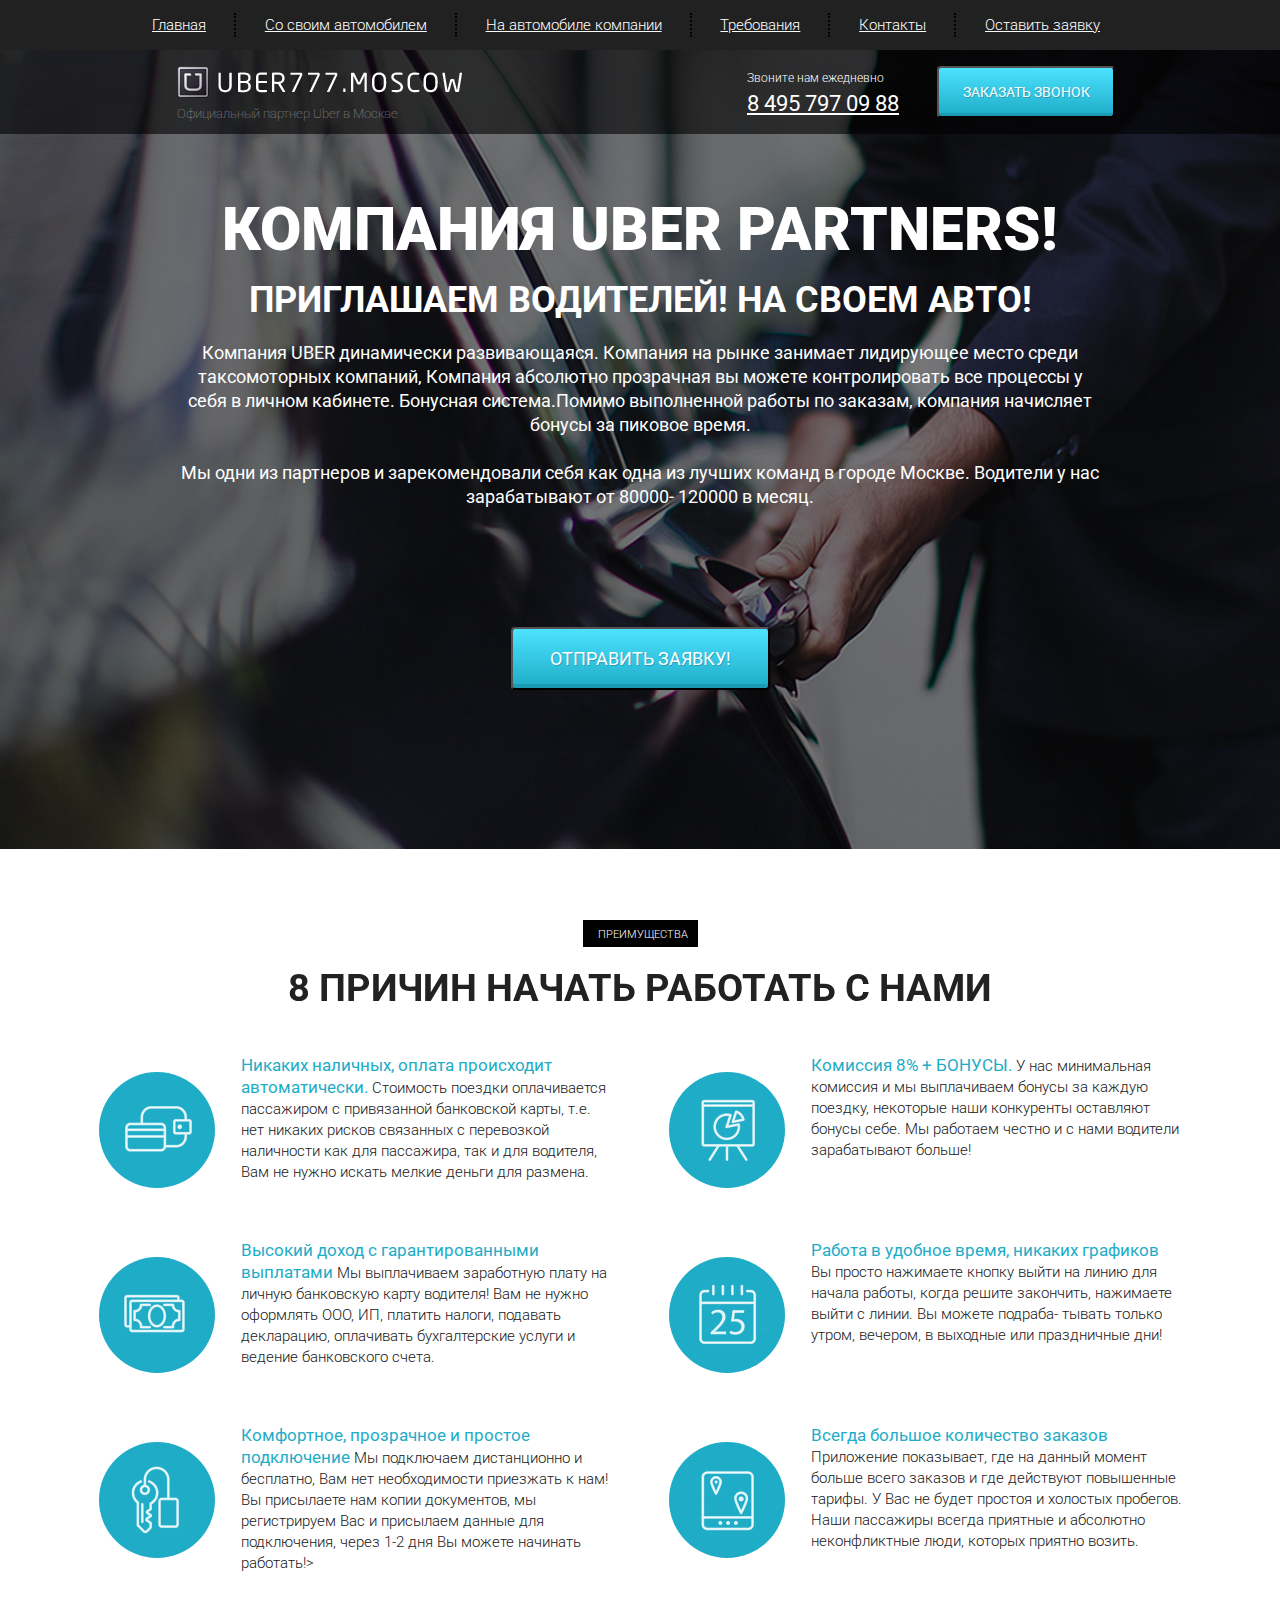
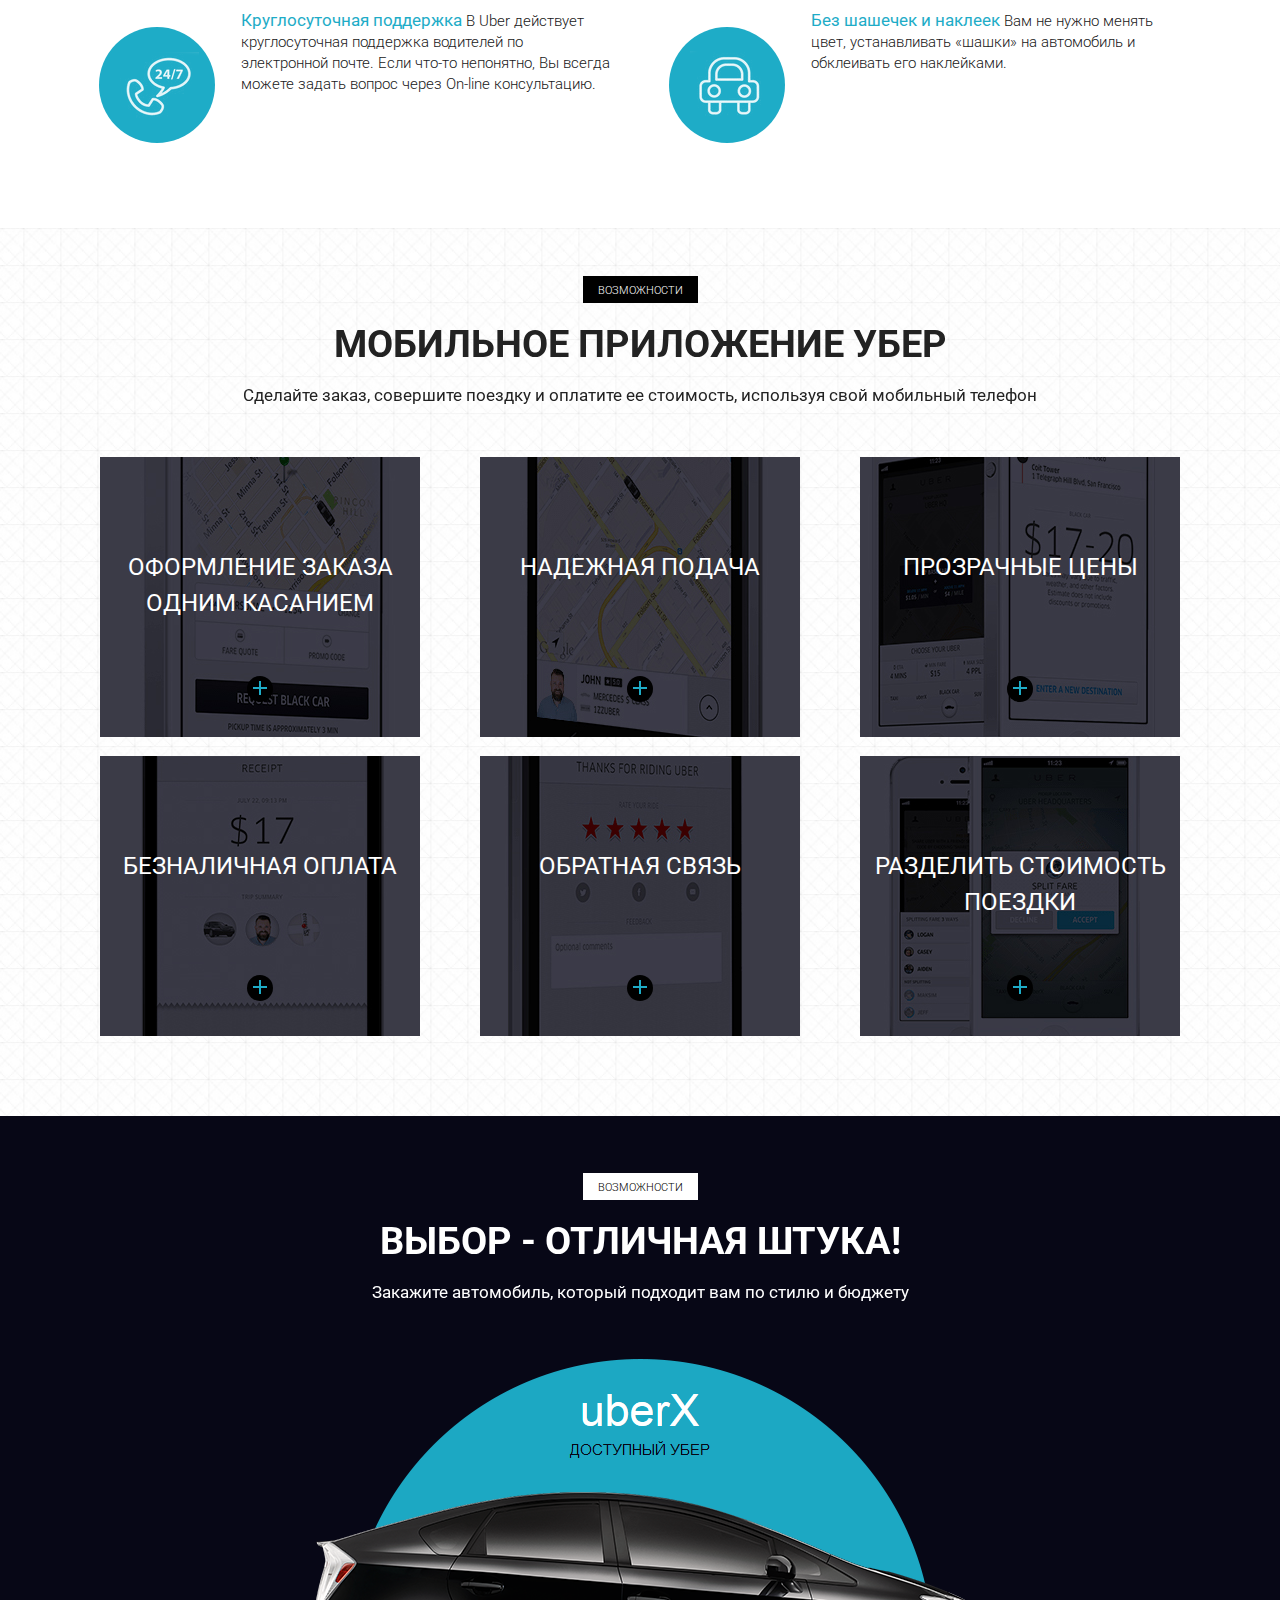
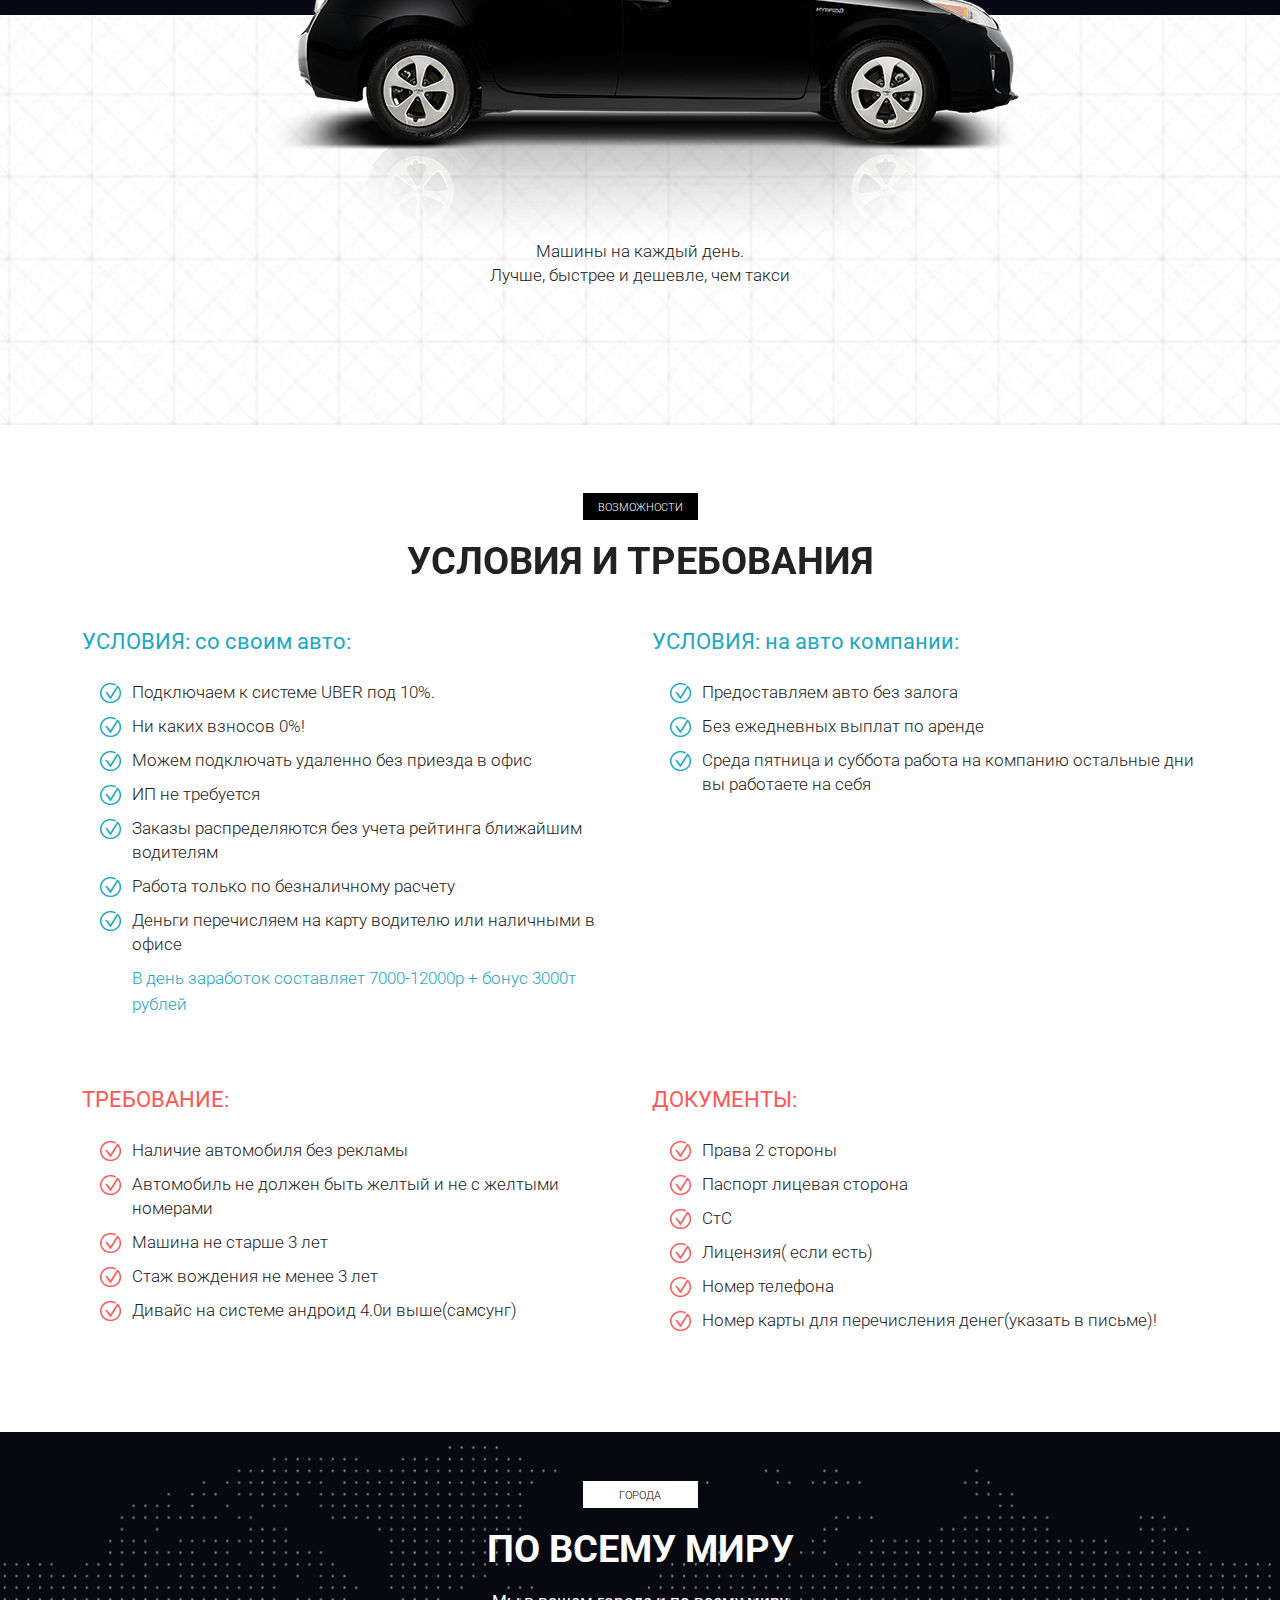
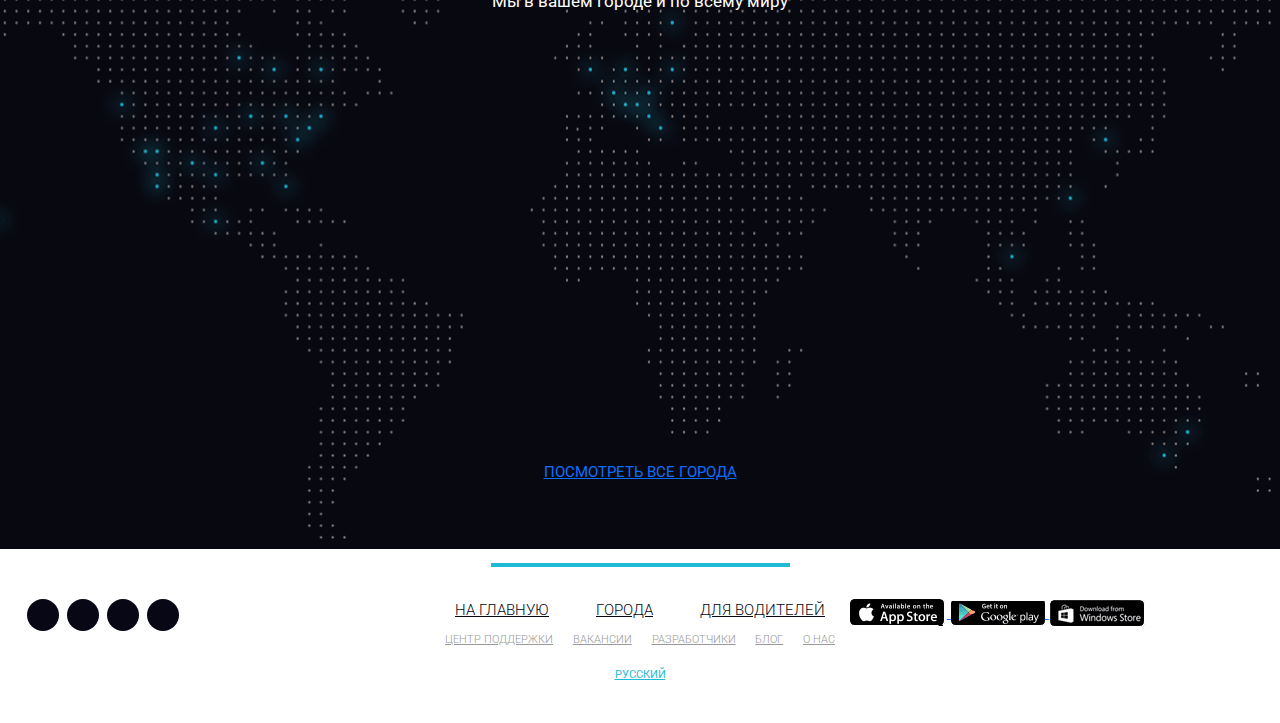
==== index.html @ 526b5ed6 "Add files via upload" ====
<!DOCTYPE html>
<html lang="ru">
<head>
    <meta charset="UTF-8">
    <meta http-equiv="X-UA-Compatible" content="IE=edge">
    <meta name="viewport" content="width=device-width, initial-scale=1.0">
    <title>Document</title>
    <link rel="shortcut icon" href="icons/favicon.ico" type="image/x-icon">
    <link href="https://fonts.googleapis.com/css2?family=Roboto:wght@100;300;400;700&display=swap" rel="stylesheet">
    <link rel="stylesheet" href="css/bootstrap-reboot.min.css">
    <link rel="stylesheet" href="css/bootstrap-grid.min.css">
    <link rel="stylesheet" href="https://use.fontawesome.com/releases/v5.8.2/css/all.css" integrity="sha384-oS3vJWv+0UjzBfQzYUhtDYW+Pj2yciDJxpsK1OYPAYjqT085Qq/1cq5FLXAZQ7Ay" crossorigin="anonymous">
    <link rel="stylesheet" href="css/fonts.css">
    <link rel="stylesheet" href="css/style.min.css">
</head>
<body>
    <header>
        <nav>
            <div class="container">
                <ul class="menu">
                    <li class="menu_items"><a href="#" class="menu_link">Главная</a></li>
                    <li class="menu_items"><a href="#require" class="menu_link">Со своим автомобилем</a></li>
                    <li class="menu_items"><a href="#require" class="menu_link">На автомобиле компании</a></li>
                    <li class="menu_items"><a href="#require_block" class="menu_link">Требования</a></li>
                    <li class="menu_items"><a href="#contacts" class="menu_link">Контакты</a></li>
                    <li class="menu_items"><a href="#" class="menu_link">Оставить заявку</a></li>
                </ul>
                <div class="hamburger">
                    <span></span>
                    <span></span>
                    <span></span>
                </div>
            </div>
        </nav>
        <div class="subheader">
            <div class="container">
                <div class="row">
                    <div class="col-6 col-md-4 offset-md-1"> <!-- offset-md - отсуп слева на 1 кол -->
                        <a href="#" class="subheader_logo"><img src="img/Uber.png" alt="uber"></a>
                        <div class="subheader_official">Официальный партнер Uber в Москве</div>
                    </div>

                    <div class="xn-hidden col-6 col-md-3 offset-md-1 col-xl-2 offset-xl-2">
                        <div class="subheader_call">Звоните нам ежедневно</div>
                        <a href="tel:+74957970988" class="subheader_phone">8 495 797 09 88</a>
                    </div>
                    <div class="col-6 col-md-3 col-lg-2">
                        <a href="tel:+74957970988" class="xs-visible subheader_phone">8 495 797 09 88</a>
                        <button class="subheader_btn">заказать звонок</button>
                    </div>
                </div>
            </div>
        </div>
    </header>

    <section class="promo">
        <div class="container">
            <div class="row">
                <div class="col-md-12 offset-md-0 col-lg-10 offset-lg-1">
                    <h1 class="promo_header">КОМПАНИЯ UBER PARTNERS!</h1>
                    <h2 class="promo_subheader">ПРИГЛАШАЕМ ВОДИТЕЛЕЙ! НА СВОЕМ АВТО!</h2>    
                    <div class="promo_descr">
                        Компания UBER динамически развивающаяся. Компания на рынке занимает лидирующее место среди
                        таксомоторных компаний, Компания абсолютно прозрачная вы можете контролировать все процессы у себя в личном кабинете. Бонуcная система.Помимо выполненной работы по заказам, компания начисляет бонусы за
                        пиковое время.
                        <br><br>
                        Мы одни из партнеров и зарекомендовали себя как одна из лучших команд в городе Москве. Водители у нас
                        зарабатывают от 80000- 120000 в месяц.
                    </div>
                    <button class="promo_btn">ОТПРАВИТЬ ЗАЯВКУ!</button>

                </div>
            </div>
        </div>
    </section>

    <section class="cooperation">
        <div class="container">
            <div class="row">
                <div class="col-md-2 offset-md-5">
                    <h2 class="title">преимущества</h2>
                </div>
                <div class="col-md-8 offset-md-2">
                    <h2 class="cooperation_subheader">8 причин начать работать с нами</h2>
                </div>
            </div>
            <div class="row">
                <div class="col-md-6">
                    <div class="cooperation_text">
                        <div class="coop_icon">
                            <img src="icons/Иконка-1.png" alt="1" class="cooperation_img">
                        </div>
                        <div class="cooperation_descr"> <span class="cooperation_title">Никаких наличных, оплата происходит автоматически.</span> Стоимость поездки оплачивается пассажиром с привязанной банковской карты, т.е. нет никаких рисков связанных с перевозкой наличности как для пассажира, так и для водителя, Вам не нужно искать мелкие деньги для размена.</div>
                    </div>
                </div>
                <div class="col-md-6">
                    <div class="cooperation_text">
                        <div class="coop_icon">
                            <img src="icons/Иконка-4.png" alt="2" class="cooperation_img">
                        </div>
                        <div class="cooperation_descr"> <span class="cooperation_title">Комиссия 8% + БОНУСЫ.</span> У нас минимальная комиссия и мы выплачиваем бонусы за каждую поездку, некоторые наши конкуренты оставляют бонусы себе. Мы работаем честно и с нами водители зарабатывают больше!</div>
                    </div>
                    
                </div>
            </div>

            <div class="row">
                <div class="col-md-6">
                    <div class="cooperation_text">
                        <div class="coop_icon">
                            <img src="icons/Иконка-5.png" alt="3" class="cooperation_img">                        
                        </div>
                        <div class="cooperation_descr"> <span class="cooperation_title">Высокий доход с гарантированными выплатами</span> Мы выплачиваем заработную плату на личную банковскую карту водителя! Вам не нужно оформлять ООО, ИП, платить налоги, подавать декларацию, оплачивать бухгалтерские услуги и ведение банковского счета.</div>
                    </div>
                </div>

                <div class="col-md-6">
                    <div class="cooperation_text">
                        <div class="coop_icon">
                            <img src="icons/Иконка-2.png" alt="4" class="cooperation_img">
                        </div>
                        <div class="cooperation_descr"> <span class="cooperation_title">Работа в удобное время, никаких графиков</span> Вы просто нажимаете кнопку выйти на линию для начала работы, когда решите закончить, нажимаете выйти с линии. Вы можете подраба-
                            тывать только утром, вечером, в выходные или праздничные дни! </div>
                    </div> 
                </div>
            </div>
            <div class="row">
                <div class="col-md-6">
                    <div class="cooperation_text">
                        <div class="coop_icon">
                            <img src="icons/Иконка-7.png" alt="5" class="cooperation_img">
                        </div>
                        <div class="cooperation_descr"> <span class="cooperation_title">Комфортное, прозрачное и простое подключение</span> Мы подключаем дистанционно и бесплатно, Вам нет необходимости приезжать к нам! Вы присылаете нам копии документов, мы регистрируем Вас и присылаем данные для подключения, через 1-2 дня Вы можете начинать работать!></div>
                    </div>
                </div>
                <div class="col-md-6">
                    <div class="cooperation_text">
                        <div class="coop_icon">
                            <img src="icons/Иконка-6.png" alt="6" class="cooperation_img">
                        </div>
                        <div class="cooperation_descr">  <span class="cooperation_title">Всегда большое количество заказов</span> Приложение показывает, где на данный момент больше всего заказов и где действуют повышенные тарифы. У Вас не будет простоя и холостых пробегов. Наши пассажиры всегда приятные и абсолютно неконфликтные люди, которых приятно возить.</div>
                    </div>
                </div>
            </div>
            <div class="row">
                <div class="col-md-6">
                    <div class="cooperation_text">
                        <div class="coop_icon">
                            <img src="icons/Иконка.png" alt="7" class="cooperation_img">
                        </div>
                        <div class="cooperation_descr"> <span class="cooperation_title">Круглосуточная поддержка</span> В Uber действует круглосуточная поддержка водителей по электронной почте. Если что-то непонятно, Вы всегда можете задать вопрос через On-line консультацию.</div>
                    </div>
                </div>
                <div class="col-md-6">
                    <div class="cooperation_text">
                        <div class="coop_icon">
                            <img src="icons/Иконка-3.png" alt="8" class="cooperation_img">
                        </div>
                        <div class="cooperation_descr"> <span class="cooperation_title">Без шашечек и наклеек</span> Вам не нужно менять цвет, устанавливать «шашки» на автомобиль и обклеивать его наклейками.</div>
                    </div>
                </div>
            </div>
        </div>
    </section>

    <section class="mobile">
        <div class="container">
            <h2 class="title">Возможности</h2>
            <h2 class="cooperation_subheader">мобильное приложение убер</h2>
            <h3 class="descr">Сделайте заказ, совершите поездку и оплатите ее стоимость, используя свой мобильный телефон</h3>

            <div class="row">
                <div class="col-md-4">
                    <div class="mobile_item mobile_item_1">
                        <div class="mobile_item_subtitle">оформление заказа одним касанием</div>
                        <div class="mobile_item_plus"></div>
                    </div>
                </div>
                <div class="col-md-4">
                    <div class="mobile_item mobile_item_2">
                        <div class="mobile_item_subtitle">надежная подача</div>
                        <div class="mobile_item_plus"></div>
                    </div>
                </div>
                <div class="col-md-4">
                    <div class="mobile_item mobile_item_3">
                        <div class="mobile_item_subtitle">прозрачные цены</div>
                        <div class="mobile_item_plus"></div>
                    </div>
                </div>
                <div class="col-md-4">
                    <div class="mobile_item mobile_item_4">
                        <div class="mobile_item_subtitle">безналичная оплата</div>
                        <div class="mobile_item_plus"></div>
                    </div>
                </div>
                <div class="col-md-4">
                    <div class="mobile_item mobile_item_5">
                        <div class="mobile_item_subtitle">обратная связь</div>
                        <div class="mobile_item_plus"></div>
                    </div>
                </div>
                <div class="col-md-4">
                    <div class="mobile_item mobile_item_6">
                        <div class="mobile_item_subtitle">разделить
                            стоимость поездки</div>
                        <div class="mobile_item_plus"></div>
                    </div>
                </div>
            </div>
        </div>
    </section>

    <section class="car">
        <div class="container">
            <div class="black"></div>
            <h2 class="title title_white">Возможности</h2>
            <h2 class="cooperation_subheader cooperation_subheader_white">Выбор - отличная штука!</h2>
            <h3 class="descr descr_white" >Закажите автомобиль, который подходит вам по стилю и бюджету</h3>
            
            <img src="img/Автомобиль.png" alt="car" class="car_img"> 
            
            <div class="car_choose">Машины на каждый день.
                <br>
                 Лучше, быстрее и дешевле, чем такси
            </div>
        </div>
    </section>

    <section class="require" id="require">
        <div class="container">
            <h2 class="title">Возможности</h2>
            <h2 class="cooperation_subheader" >условия и требования</h2>

            <div class="row">
                <div class="col-md-6">
                    <div class="require_block">
                        <div class="require_title">УСЛОВИЯ: со своим авто:</div>
                        <ul class="require_list">
                            <li>Подключаем к системе UBER под 10%.</li>
                            <li>Ни каких взносов 0%!</li>
                            <li>Можем подключать удаленно без приезда в офис</li>
                            <li>ИП не требуется</li>
                            <li>Заказы распределяются без учета рейтинга ближайшим водителям</li>
                            <li>Работа только по безналичному расчету</li>
                            <li>Деньги перечисляем на карту водителю или наличными в офисе</li>
                            <div class="require_descr">В день заработок составляет 7000-12000р + бонус 3000т рублей</div>
                        </ul>
                    </div>
                </div>
                <div class="col-md-6">
                    <div class="require_block">
                        <div class="require_title">УСЛОВИЯ: на авто компании:</div>
                        <ul class="require_list">
                            <li>Предоставляем авто без залога</li>
                            <li>Без ежедневных выплат по аренде</li>
                            <li>Среда пятница и суббота работа на компанию остальные дни вы работаете на себя</li>
                        </ul>
                    </div>                    
                </div>

                <div class="col-md-6">
                    <div class="require_block require_block_nmb warning" id="require_block">
                        <div class="require_title">ТРЕБОВАНИЕ:</div>
                        <ul class="require_list warning">
                            <li>Наличие автомобиля без рекламы</li>
                            <li>Автомобиль не должен быть желтый и не с желтыми номерами</li>
                            <li>Машина не старше 3 лет</li>
                            <li>Стаж вождения не менее 3 лет</li>
                            <li>Дивайс на системе андроид 4.0и выше(самсунг)</li>
                        </ul>
                    </div>
                </div>

                <div class="col-md-6">
                    <div class="require_block require_block_nmb warning">
                        <div class="require_title warning">ДОКУМЕНТЫ:</div>
                        <ul class="require_list">
                            <li>Права 2 стороны</li>
                            <li>Паспорт лицевая сторона</li>
                            <li>СтС</li>
                            <li>Лицензия( если есть)</li>
                            <li>Номер телефона</li>
                            <li>Номер карты для перечисления денег(указать в письме)!</li>
                        </ul>
                    </div>
                </div>

            </div> 
        </div>
    </section>

    <section class="world">
        <div class="container">
            <h2 class="title title_white">города</h2>
            <h2 class="cooperation_subheader cooperation_subheader_white world_white_1">По всему миру</h2>
            <h3 class="descr descr_white world_white_2">Мы в вашем городе и по всему миру</h3>
            <div class="world_watch">
                <a href="#">посмотреть все города</a>
            </div>
        </div>
    </section>

    <footer>
        <div class="footer_divider"></div>
        <div class="footer_wrapper" id="contacts">
            <!-- Если не оборачивать каждый блок в обертку - получится криво -->
            <div>
                <div class="footer_social">
                    <a href="#" class="footer_social_item">
                        <i class="fab fa-facebook-f"></i>
                    </a>
                    <a href="#" class="footer_social_item">
                        <i class="fab fa-twitter"></i>
                    </a>
                    <a href="#" class="footer_social_item">
                        <i class="fab fa-linkedin"></i>
                    </a>
                    <a href="#" class="footer_social_item">
                        <i class="fab fa-instagram"></i>
                    </a>
                </div>
            </div>
            <div>
                <div class="footer_links">
                    <div class="footer_links_main">
                        <a href="#">на главную</a>
                        <a href="#">города</a>
                        <a href="#">для водителей</a>
                    </div>
                    <div class="footer_links_sub">
                        <a href="#">центр поддержки</a>
                        <a href="#">вакансии</a>
                        <a href="#">разработчики</a>
                        <a href="#">блог</a>
                        <a href="#">о нас</a>
                    </div>
                    <a href="#" class="footer_links_lang">Русский</a>
                </div>
            </div>
            <div>
                <div class="footer_mobile">
                    <a href="#">
                        <img src="img/appStore.png" alt="App Store">
                    </a>
                    <a href="#">
                        <img src="img/google.png" alt="google">
                    </a>
                    <a href="#">
                        <img src="img/window.png" alt="window">
                    </a>
                </div>
            </div>
        </div>
    </footer>

    <script src="js/script.js"></script>
</body>
</html>
---- css/fonts.css ----
@font-face {
  font-family: 'icomoon';
  src:  url('../fonts/icomoon.eot?soekfv');
  src:  url('../fonts/icomoon.eot?soekfv#iefix') format('embedded-opentype'),
    url('../fonts/icomoon.ttf?soekfv') format('truetype'),
    url('../fonts/icomoon.woff?soekfv') format('woff'),
    url('../fonts/icomoon.svg?soekfv#icomoon') format('svg');
  font-weight: normal;
  font-style: normal;
  font-display: block;
}

[class^="icon-"], [class*=" icon-"] {
  /* use !important to prevent issues with browser extensions that change fonts */
  font-family: 'icomoon' !important;
  speak: never;
  font-style: normal;
  font-weight: normal;
  font-variant: normal;
  text-transform: none;
  line-height: 1;

  /* Better Font Rendering =========== */
  -webkit-font-smoothing: antialiased;
  -moz-osx-font-smoothing: grayscale;
}

.icon-apachespark:before {
  content: "\e900";
  color: #e25a1c;
}
.icon-apple:before {
  content: "\e901";
  color: #999;
}
.icon-asciidoctor:before {
  content: "\e902";
  color: #e40046;
}
.icon-at-and-t:before {
  content: "\e903";
  color: #00a8e0;
}
---- css/style.min.css ----
*{font-family:'Roboto', sans-serif}header{position:relative;height:50px}nav{height:50px;background-color:#212121;position:fixed;width:100%;z-index:2}.hamburger{display:none}.menu{display:-webkit-box;display:-ms-flexbox;display:flex;-webkit-box-pack:justify;-ms-flex-pack:justify;justify-content:space-between;padding:13px 70px;margin:0;list-style-type:none;background-color:#212121}.menu_link{font-weight:300;font-size:15px;color:#fff}.menu_items{border-right:2px dotted black;padding-right:28px}.menu_items:last-child{border-right:none}.subheader{position:absolute;top:50px;width:100%;height:84px;background-color:rgba(0,0,0,0.6)}.subheader .subheader_logo{display:block;max-width:100%;margin-top:16px}.subheader .subheader_official{margin-top:6px;opacity:0.5;font-size:13px;font-weight:100;color:#fff}.subheader_call{margin-top:19px;font-size:12px;font-weight:300;color:#fff}.subheader_phone{margin-top:8px;font-size:22px;font-weight:400;text-transform:uppercase;color:#fff}.xs-visible{display:none}.subheader_btn{margin-top:16px;width:178px;height:52px;background-image:-webkit-gradient(linear, left bottom, left top, from(#1eacc7), to(#4ce2ff));background-image:linear-gradient(0deg, #1eacc7 0%, #4ce2ff 100%);border-radius:4px;-webkit-box-shadow:inset 0px -3px 0px 0px rgba(0,0,0,0.11);box-shadow:inset 0px -3px 0px 0px rgba(0,0,0,0.11);font-size:14px;font-weight:400;text-transform:uppercase;text-shadow:1px 1px 0px rgba(0,0,0,0.2);color:#fff}.subheader_btn:hover{background-image:none;background-color:lightpink;color:indigo}.promo{padding:150px 0 135px 0;min-height:799px;background:url("../img/uber_bg.png") center center/cover no-repeat}.promo_header{font-weight:900;text-transform:uppercase;color:#fff;text-align:center;font-size:60px;line-height:60px;margin:0}.promo_subheader{font-size:36px;font-weight:700;color:#fff;text-align:center;line-height:36px;margin:0;margin-top:22px}.promo_descr{margin-top:23px;font-size:18px;line-height:24px;font-weight:400;color:#fff;text-align:center}.promo_btn{display:block;margin:118px auto 0 auto;width:259px;height:63px;background-image:-webkit-gradient(linear, left bottom, left top, from(#1eacc7), to(#4ce2ff));background-image:linear-gradient(0deg, #1eacc7 0%, #4ce2ff 100%);border-radius:4px;-webkit-box-shadow:inset 0px -4px 0px 0px rgba(0,0,0,0.11);box-shadow:inset 0px -4px 0px 0px rgba(0,0,0,0.11);font-size:18px;font-weight:400;text-transform:uppercase;text-shadow:1px 1px 0px rgba(0,0,0,0.2);color:#fff}.promo_btn:hover{background-image:none;background-color:lightpink;color:indigo}.cooperation{min-height:767px;padding:71px 0 68px 0}.title{position:relative;margin:0 auto;width:115px;height:27px;padding:8px 15px;font-size:11px;font-weight:300;text-align:center;text-transform:uppercase;color:#fff;background-color:#000000;z-index:2}.title_white{background-color:#fff;color:#000}.cooperation_subheader{position:relative;margin-top:19px;font-size:38px;text-align:center;text-transform:uppercase;color:#222222;font-weight:700;z-index:2}.cooperation_subheader_white{color:#fff}.descr{position:relative;margin-top:18px;font-size:17px;font-weight:400;text-align:center;color:#222222;z-index:2}.descr_white{color:#fff}.cooperation_text{display:-webkit-box;display:-ms-flexbox;display:flex;-webkit-box-pack:center;-ms-flex-pack:center;justify-content:center;-webkit-box-align:center;-ms-flex-align:center;align-items:center;margin-top:35px}.cooperation_text .coop_icon{display:-webkit-box;display:-ms-flexbox;display:flex;-webkit-box-pack:center;-ms-flex-pack:center;justify-content:center;-webkit-box-align:center;-ms-flex-align:center;align-items:center;width:116px;height:116px;background:#1EACC7;border-radius:100%}.cooperation_text .cooperation_descr{width:371px;height:150px;margin-left:26px;line-height:21px;font-size:15px;font-weight:300;color:#202020}.cooperation_text .cooperation_descr .cooperation_title{font-size:17px;font-weight:400;color:#1eacc7}.mobile{min-height:864px;padding:48px 0 80px 0;background:url("../img/mobile_bg.png") center center/cover no-repeat}.mobile .row{margin-top:32px}.mobile_item{position:relative;width:320px;height:280px;margin:0 auto;margin-top:19px;padding-top:92px}.mobile_item_1{background:url("../img/Карточка 1.png") center center/cover no-repeat}.mobile_item_2{background:url("../img/Карточка 2.png") center center/cover no-repeat}.mobile_item_3{background:url("../img/Карточка 3.png") center center/cover no-repeat}.mobile_item_4{background:url("../img/Карточка 4.png") center center/cover no-repeat}.mobile_item_5{background:url("../img/Карточка 5.png") center center/cover no-repeat}.mobile_item_6{background:url("../img/Карточка 6.png") center center/cover no-repeat}.mobile_item_subtitle{font-size:24px;font-weight:400;text-align:center;text-transform:uppercase;color:#fff}.mobile_item_plus{position:absolute;bottom:35px;left:50%;-webkit-transform:translateX(-50%);transform:translateX(-50%);margin:0 auto;width:26px;height:26px;background-color:#000000;border-radius:100%;cursor:pointer}.mobile_item_plus:before{content:'';position:absolute;bottom:50%;right:24%;display:block;width:14px;height:2px;background-color:#1EACC7;-webkit-transition:0.3s all;transition:0.3s all}.mobile_item_plus:after{content:'';position:absolute;left:45%;bottom:25%;display:block;width:2px;height:14px;background-color:#1EACC7;-webkit-transition:0.3s all;transition:0.3s all}.mobile_item_plus:hover{background-color:azure}.mobile_item_plus:hover:before,.mobile_item_plus:hover:after{background-color:mediumvioletred}.car{position:relative;min-height:898px;padding:57px 0 138px 0;background:url("../img/Подложка.png") center center/cover no-repeat}.car_img{position:relative;display:block;margin:56px auto 0 auto;z-index:2}.car_choose{font-size:17px;line-height:24px;font-weight:300;color:#222222;text-align:center}.car .black{height:499px;position:absolute;top:0;left:0;width:100%;background-color:#070716;z-index:1}.require{padding:68px 0 84px 0}.require_block{margin:33px 0}.require_block_nmb{margin-bottom:0px}.require_title{font-size:22px;font-weight:400;color:#1ca8c3}.require_list{list-style-type:none;padding-left:50px;margin-top:22px}.require_list li{position:relative;font-size:17px;font-weight:300;line-height:24px;color:#222222;margin-bottom:10px}.require_list li:before{content:'';display:block;position:absolute;left:-32px;top:3px;width:21px;height:20px;background:url("../icons/Rectangle.png") center center/cover no-repeat}.require_descr{font-size:17px;font-weight:300;color:#1ca8c3}.require .warning .require_title{color:#ff5656}.require .warning .require_list li:before{background:url("../icons/check_red 4.png") center center/cover no-repeat}.world{min-height:717px;padding:49px 0 49px 0;background:url("../img/world_bg.png") center center/cover no-repeat}.world_watch{margin:0 auto;margin-top:450px;font-size:15px;font-weight:400;text-align:center;text-transform:uppercase;color:#1fbad6}footer{padding:14px 23px 39px 23px}footer a:hover{text-decoration:none}.footer_divider{width:299px;height:4px;background-color:#1fbad6;margin:0 auto}.footer_wrapper{display:-webkit-box;display:-ms-flexbox;display:flex;-webkit-box-pack:justify;-ms-flex-pack:justify;justify-content:space-between;-webkit-box-align:start;-ms-flex-align:start;align-items:flex-start;padding-top:32px}.footer_wrapper_small{display:none}.footer_wrapper>div{width:33%}.footer_wrapper>div:nth-child(4){display:-webkit-box;display:-ms-flexbox;display:flex;-webkit-box-pack:end;-ms-flex-pack:end;justify-content:flex-end}.footer_social{width:160px;display:-webkit-box;display:-ms-flexbox;display:flex;-webkit-box-pack:justify;-ms-flex-pack:justify;justify-content:space-between}.footer_social_item{display:-webkit-box;display:-ms-flexbox;display:flex;-webkit-box-pack:center;-ms-flex-pack:center;justify-content:center;-webkit-box-align:center;-ms-flex-align:center;align-items:center;margin:0 4px;width:32px;height:32px;background-color:#070716;border-radius:100%}.footer_social_item i{color:#fff}.footer_links{width:390px;margin:0 auto}.footer_links_main{display:-webkit-box;display:-ms-flexbox;display:flex;-webkit-box-pack:justify;-ms-flex-pack:justify;justify-content:space-between;padding:0 10px}.footer_links_main a{color:#070716;font-size:15px;font-weight:300;text-transform:uppercase}.footer_links_sub{display:-webkit-box;display:-ms-flexbox;display:flex;-webkit-box-pack:justify;-ms-flex-pack:justify;justify-content:space-between;margin-top:10px}.footer_links_sub a{color:#999999;font-size:11px;font-weight:300;text-transform:uppercase}.footer_links_lang{display:block;margin:0 auto;color:#1fbad6;font-size:11px;font-weight:400;margin-top:19px;text-transform:uppercase;text-align:center}@media (max-width: 1200px){.menu_items{padding-right:20px}.menu_link{font-size:13px}.promo .promo_header{font-size:50px}.cooperation_text{-webkit-box-align:start;-ms-flex-align:start;align-items:flex-start}.cooperation_text .cooperation_descr{width:300px}.mobile_item{width:300px}.footer_links{width:300px}.footer_links_sub a{font-size:10px}.footer_mobile{display:-webkit-box;display:-ms-flexbox;display:flex;-webkit-box-pack:end;-ms-flex-pack:end;justify-content:flex-end;-webkit-box-align:center;-ms-flex-align:center;align-items:center}.footer_mobile a{padding-top:6px;padding-right:3px;-webkit-box-align:center;-ms-flex-align:center;align-items:center}}@media (max-width: 991px){.menu_items{padding-right:6px}.menu_link{font-size:11px}.subheader .subheader_logo img{width:100%}.subheader .subheader_official{font-size:10px}.subheader_phone{font-size:18px}.subheader_btn{margin-top:21px;height:40px;width:100%}.promo .promo_header{font-size:50px}.promo .promo_subheader{font-style:30px}.cooperation_text{-webkit-box-orient:vertical;-webkit-box-direction:normal;-ms-flex-direction:column;flex-direction:column;-webkit-box-align:center;-ms-flex-align:center;align-items:center}.cooperation_text .coop_icon{margin-right:0}.cooperation_text .cooperation_descr{width:300px;margin-top:20px}.cooperation_subheader{font-size:24px}.mobile_item{width:220px}.mobile_item_subtitle{font-size:14px}.car_img{width:100%}.footer_mobile{-webkit-box-orient:vertical;-webkit-box-direction:normal;-ms-flex-direction:column;flex-direction:column;-webkit-box-align:end;-ms-flex-align:end;align-items:flex-end}.footer_mobile a{-webkit-box-align:center;-ms-flex-align:center;align-items:center}}@media (max-width: 767px){.menu{position:fixed;-webkit-box-orient:vertical;-webkit-box-direction:normal;-ms-flex-direction:column;flex-direction:column;-webkit-box-pack:center;-ms-flex-pack:center;justify-content:center;-webkit-box-align:center;-ms-flex-align:center;align-items:center;top:0;left:-100%;width:50%;height:100vh;padding:20px 15px;background-color:rgba(0,0,0,0.8);-webkit-transform:0.6s all;transform:0.6s all}.menu_active{left:0}.menu_items{margin:10px 0;padding-right:0;border:none}.menu_link{font-size:20px}.hamburger{display:block;position:absolute;right:10px;top:50%;-webkit-transform:translateY(-50%);transform:translateY(-50%);width:26px;height:12px}.hamburger span{display:block;height:2px;width:100%;background-color:#fff;margin-bottom:2px;-webkit-transition:0.5s all;transition:0.5s all}.hamburger_active span{margin-bottom:-2px}.hamburger_active span:nth-child(1){-webkit-transform:translateY(3px) rotate(-45deg);transform:translateY(3px) rotate(-45deg)}.hamburger_active span:nth-child(2){display:none}.hamburger_active span:nth-child(3){-webkit-transform:translateY(3px) rotate(45deg);transform:translateY(3px) rotate(45deg)}.xn-hidden{display:none}.xs-visible{display:block}.subheader_official{display:none}.subheader_phone{display:block;margin-top:10px;font-size:16px;font-weight:400;text-transform:uppercase;text-align:center;color:#ffffff}.subheader_btn{display:block;margin:0 auto;margin-top:4px;width:200px;height:40px}.promo .promo_header{line-height:45px}.footer_wrapper{-webkit-box-orient:vertical;-webkit-box-direction:normal;-ms-flex-direction:column;flex-direction:column;-webkit-box-pack:justify;-ms-flex-pack:justify;justify-content:space-between;-webkit-box-align:center;-ms-flex-align:center;align-items:center}.footer_wrapper>div:nth-child(3){-webkit-box-pack:center;-ms-flex-pack:center;justify-content:center}.footer_links{margin-top:15px;margin-left:-50px}.footer_mobile{display:-webkit-box;display:-ms-flexbox;display:flex;-webkit-box-orient:horizontal;-webkit-box-direction:normal;-ms-flex-direction:row;flex-direction:row;-ms-flex-pack:distribute;justify-content:space-around;-webkit-box-align:center;-ms-flex-align:center;align-items:center;margin-top:15px;padding-left:15px}.footer_mobile a{padding-right:5px}}@media (max-width: 575px){nav{height:30px}header{height:30px}.subheader{height:60px;top:30px}.subheader .subheader_logo{margin-top:27px;width:130px;height:15px}.subheader .subheader_phone{margin-top:11px;font-size:12px;font-weight:400;text-transform:uppercase}.subheader .subheader_btn{width:116px;height:28px;margin-top:6px;font-size:10px;font-weight:400;text-transform:uppercase;text-shadow:1px 1px 0px rgba(0,0,0,0.2)}.subheader .subheader_btn:hover{background-image:-webkit-gradient(linear, left bottom, left top, from(#1EACC7), to(#4ce2ff));background-image:linear-gradient(to top, #1EACC7 0%, #4ce2ff 100%)}.promo{min-height:400px;padding:93px 0 35px 0}.promo .promo_header{font-size:30px;font-weight:900;line-height:35px;text-transform:uppercase;padding:0 54px}.promo .promo_subheader{margin-top:33px;font-size:20px;font-weight:700;line-height:30px}.promo .promo_descr{display:none}.promo .promo_btn{margin-top:69px;width:216px;height:56px;font-size:16px;font-weight:400;text-transform:uppercase}.promo .promo_btn:hover{background-image:-webkit-gradient(linear, left bottom, left top, from(#1EACC7), to(#4ce2ff));background-image:linear-gradient(to top, #1EACC7 0%, #4ce2ff 100%)}.menu{width:80%}.menu_items{width:100%;text-align:center;padding:5px 0}.menu_link{font-size:17px}.cooperation{padding:22px 0 30px 0}.cooperation_subheader{margin-top:15px;font-size:16px;line-height:16px}.cooperation_text{margin-top:26px}.cooperation_text .coop_icon{width:100px;height:100px}.cooperation_text .cooperation_descr{width:100%;margin-top:23px;margin-left:2px;font-size:15px}.cooperation_text .cooperation_descr .cooperation_title{font-size:16px;line-height:21px}.mobile{padding:22px 0 43px 0}.mobile .row{margin-top:27px}.mobile .descr{margin-top:11px;font-size:14px}.mobile_item{margin-top:30;width:290px;height:254px}.mobile_item_subtitle{font-size:18px;line-height:31px;text-align:center}.car{min-height:390px;padding:25px 0 33px 0}.car_img{margin-top:35px}.car_choose{position:relative;display:block;margin-top:23px;font-size:17px;line-height:24px;font-weight:300;color:#ffffff;z-index:2}.car .black{height:393px}.cooperation_subheader_white{display:none}.descr_white{display:none}.require{padding:25px 0 26px 0}.require_block{margin-top:22px;margin-bottom:0}.require_title{font-size:16px}.require_list{margin-top:13px;padding-left:39px}.require_list li{font-size:14px;line-height:18px;margin-bottom:8px}.require_descr{font-size:14px}.world{min-height:360px;min-width:320px;padding:25px 0 30px 0}.world_white_1{display:block;margin-top:15px}.world_white_2{display:block;margin-top:10px;font-size:14px}footer{padding:25px 21px 20px 18px}.footer_divider{width:253px}.footer_wrapper{padding-top:22px;width:285px}.footer_wrapper>div{width:70%}.footer_wrapper>div:nth-child(1){width:156px;margin-top:20px;-webkit-box-ordinal-group:3;-ms-flex-order:2;order:2}.footer_wrapper>div:nth-child(2){-webkit-box-ordinal-group:2;-ms-flex-order:1;order:1}.footer_wrapper>div:nth-child(3){-webkit-box-ordinal-group:4;-ms-flex-order:3;order:3}.footer_links_main a{font-size:14px}.footer_links_sub{-ms-flex-wrap:wrap;flex-wrap:wrap;width:246px;margin:0 auto;margin-top:13px;line-height:26px}.footer_links_sub a{font-size:11px}.footer_mobile a:nth-child(3){padding-right:9px}}
/*# sourceMappingURL=style.min.css.map */
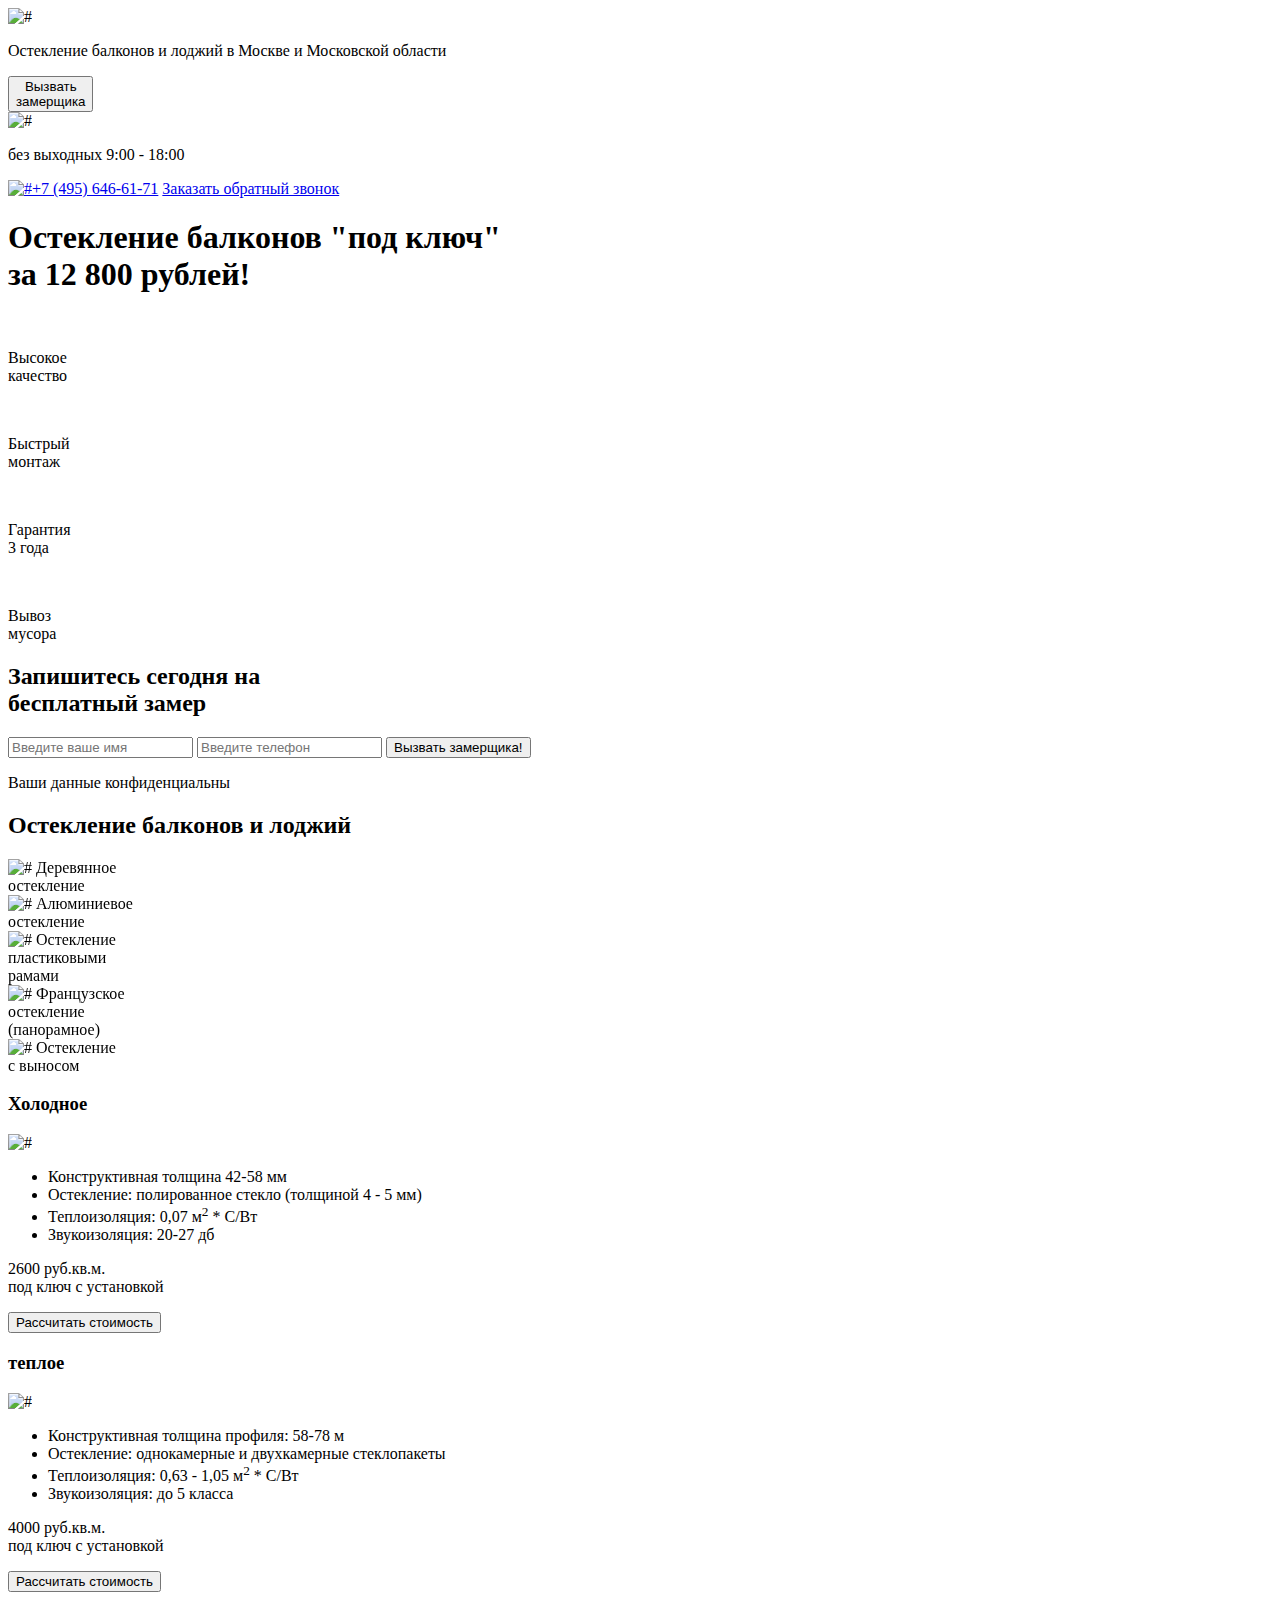
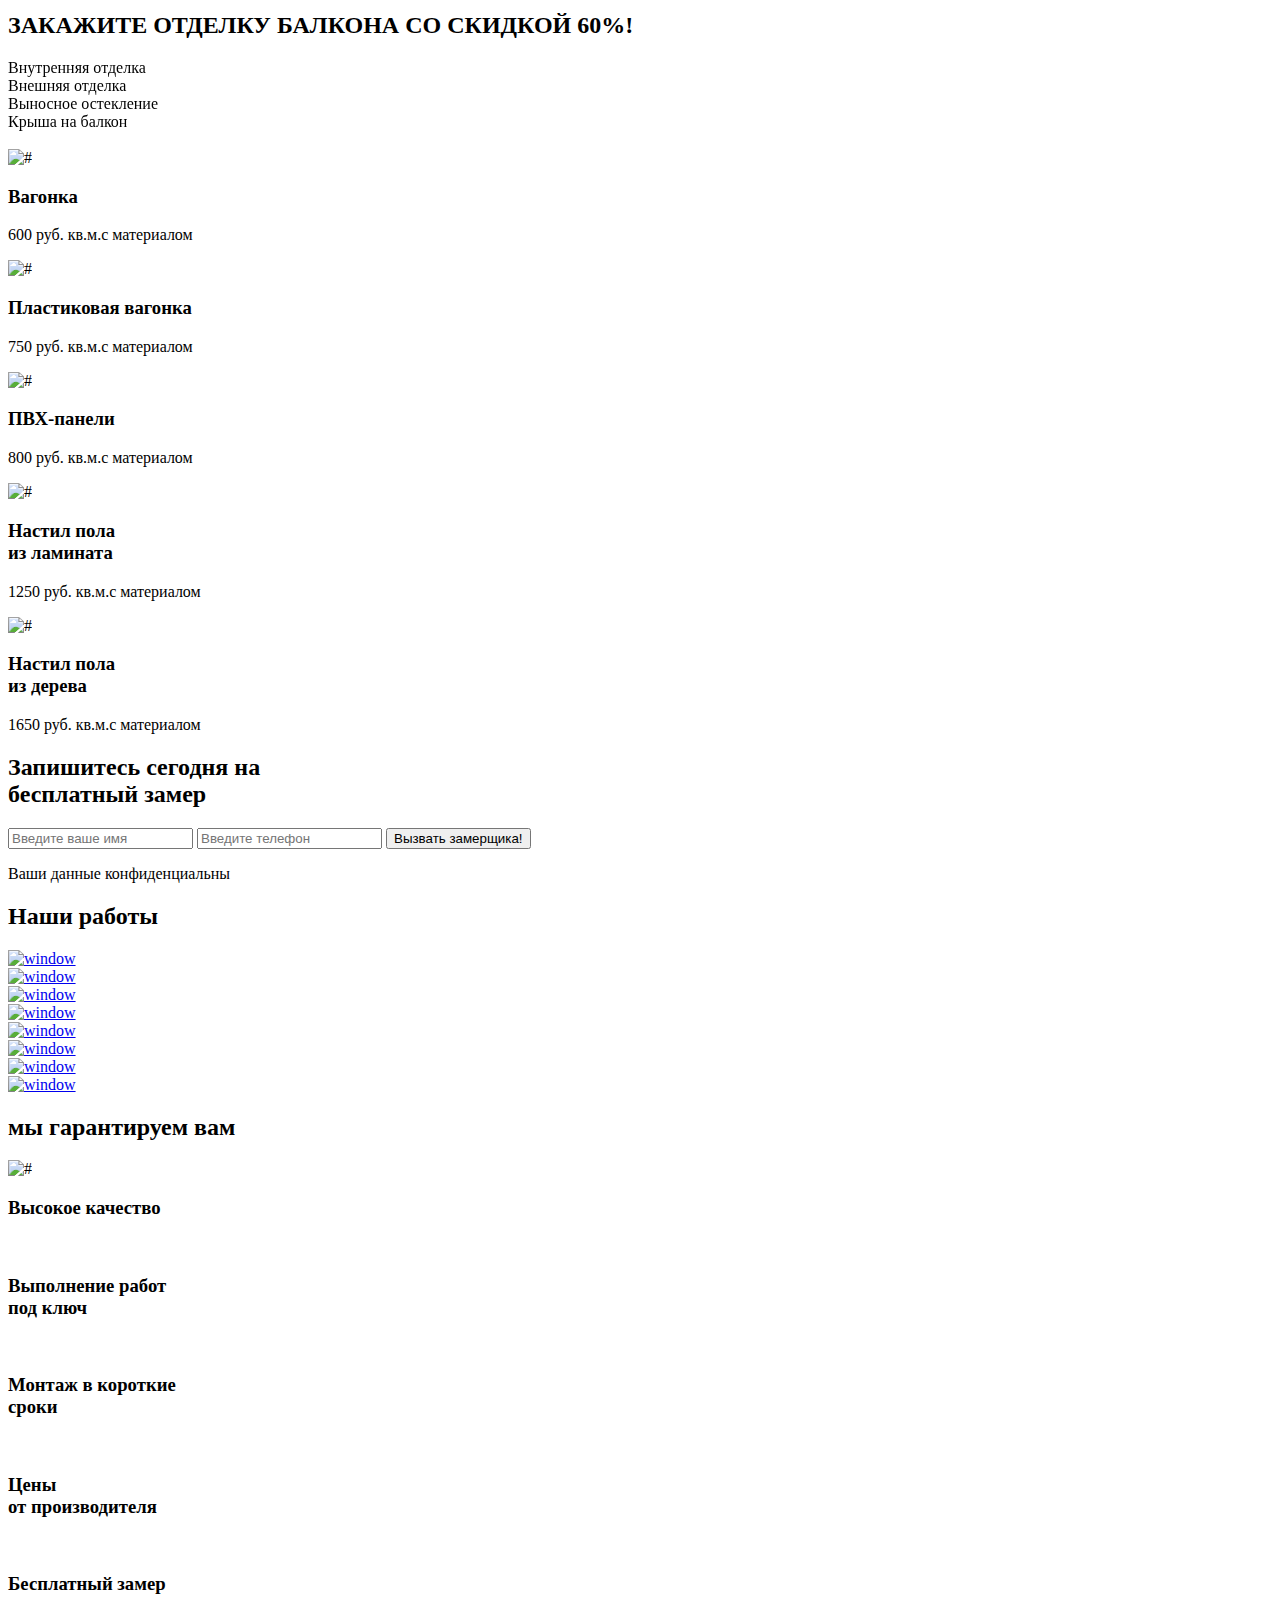
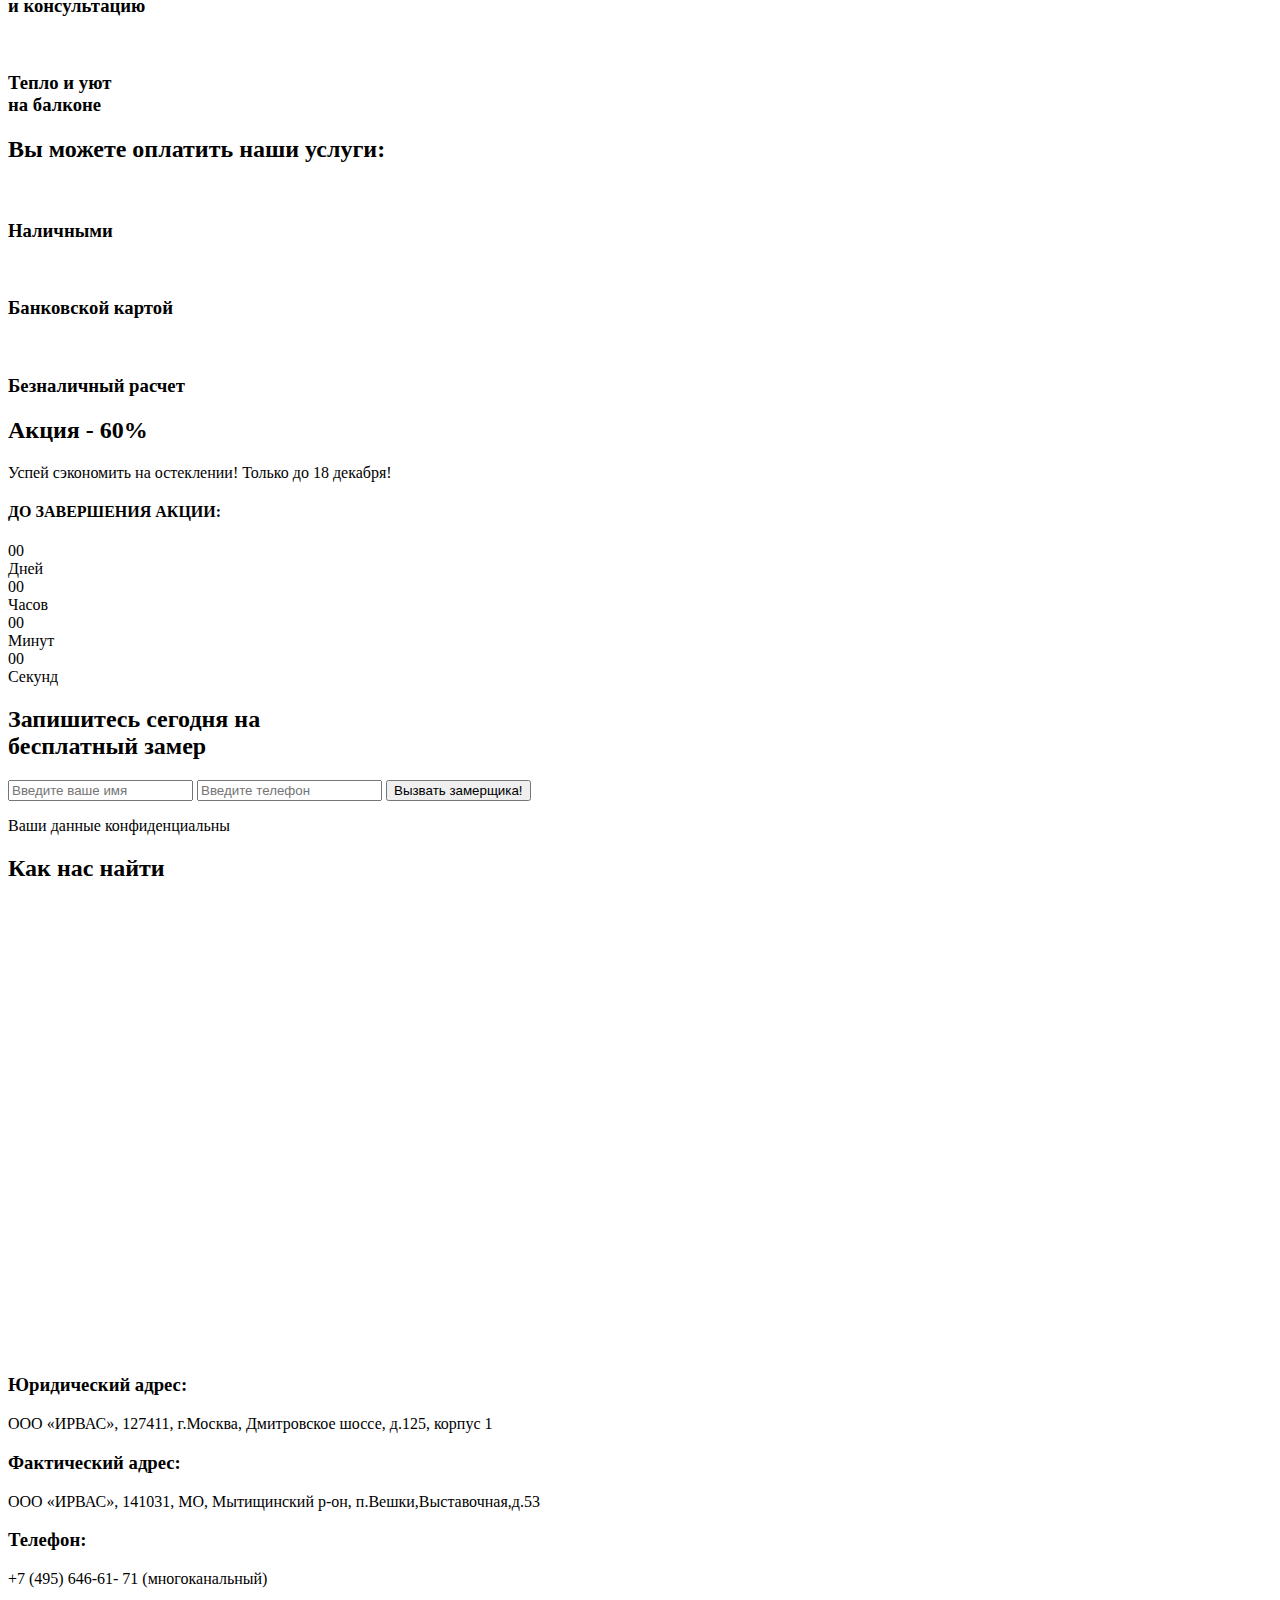
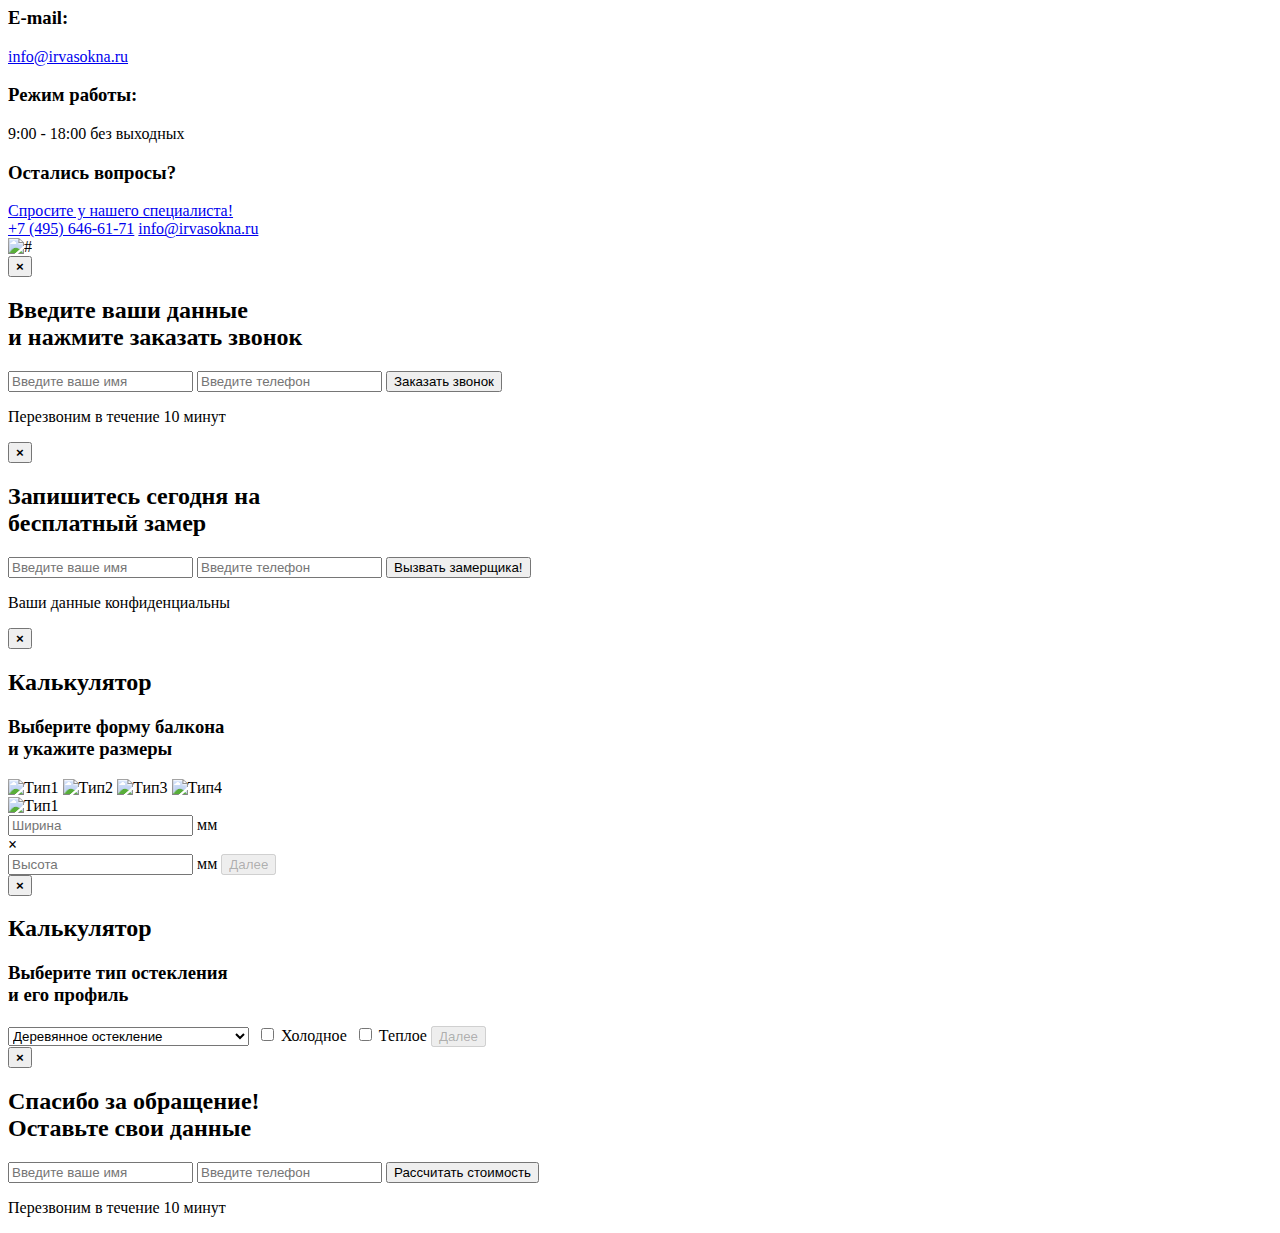
==== commit d5919235: "Add files via upload" ====
--- a/index.html
+++ b/index.html
@@ -1,359 +1,922 @@
-<!DOCTYPE html>
-<html lang="ru">
-<head>
-    <meta charset="UTF-8">
-    <meta http-equiv="X-UA-Compatible" content="IE=edge">
-    <meta name="viewport" content="width=device-width, initial-scale=1.0">
-    <title>Document</title>
-    <link rel="shortcut icon" href="icons/favicon.ico" type="image/x-icon">
-    <link href="https://fonts.googleapis.com/css2?family=Roboto:wght@100;300;400;700&display=swap" rel="stylesheet">
-    <link rel="stylesheet" href="css/bootstrap-reboot.min.css">
-    <link rel="stylesheet" href="css/bootstrap-grid.min.css">
-    <link rel="stylesheet" href="https://use.fontawesome.com/releases/v5.8.2/css/all.css" integrity="sha384-oS3vJWv+0UjzBfQzYUhtDYW+Pj2yciDJxpsK1OYPAYjqT085Qq/1cq5FLXAZQ7Ay" crossorigin="anonymous">
-    <link rel="stylesheet" href="css/fonts.css">
-    <link rel="stylesheet" href="css/style.min.css">
-</head>
-<body>
-    <header>
-        <nav>
-            <div class="container">
-                <ul class="menu">
-                    <li class="menu_items"><a href="#" class="menu_link">Главная</a></li>
-                    <li class="menu_items"><a href="#require" class="menu_link">Со своим автомобилем</a></li>
-                    <li class="menu_items"><a href="#require" class="menu_link">На автомобиле компании</a></li>
-                    <li class="menu_items"><a href="#require_block" class="menu_link">Требования</a></li>
-                    <li class="menu_items"><a href="#contacts" class="menu_link">Контакты</a></li>
-                    <li class="menu_items"><a href="#" class="menu_link">Оставить заявку</a></li>
-                </ul>
-                <div class="hamburger">
-                    <span></span>
-                    <span></span>
-                    <span></span>
-                </div>
-            </div>
-        </nav>
-        <div class="subheader">
-            <div class="container">
-                <div class="row">
-                    <div class="col-6 col-md-4 offset-md-1"> <!-- offset-md - отсуп слева на 1 кол -->
-                        <a href="#" class="subheader_logo"><img src="img/Uber.png" alt="uber"></a>
-                        <div class="subheader_official">Официальный партнер Uber в Москве</div>
-                    </div>
-
-                    <div class="xn-hidden col-6 col-md-3 offset-md-1 col-xl-2 offset-xl-2">
-                        <div class="subheader_call">Звоните нам ежедневно</div>
-                        <a href="tel:+74957970988" class="subheader_phone">8 495 797 09 88</a>
-                    </div>
-                    <div class="col-6 col-md-3 col-lg-2">
-                        <a href="tel:+74957970988" class="xs-visible subheader_phone">8 495 797 09 88</a>
-                        <button class="subheader_btn">заказать звонок</button>
-                    </div>
-                </div>
-            </div>
-        </div>
-    </header>
-
-    <section class="promo">
-        <div class="container">
-            <div class="row">
-                <div class="col-md-12 offset-md-0 col-lg-10 offset-lg-1">
-                    <h1 class="promo_header">КОМПАНИЯ UBER PARTNERS!</h1>
-                    <h2 class="promo_subheader">ПРИГЛАШАЕМ ВОДИТЕЛЕЙ! НА СВОЕМ АВТО!</h2>    
-                    <div class="promo_descr">
-                        Компания UBER динамически развивающаяся. Компания на рынке занимает лидирующее место среди
-                        таксомоторных компаний, Компания абсолютно прозрачная вы можете контролировать все процессы у себя в личном кабинете. Бонуcная система.Помимо выполненной работы по заказам, компания начисляет бонусы за
-                        пиковое время.
-                        <br><br>
-                        Мы одни из партнеров и зарекомендовали себя как одна из лучших команд в городе Москве. Водители у нас
-                        зарабатывают от 80000- 120000 в месяц.
-                    </div>
-                    <button class="promo_btn">ОТПРАВИТЬ ЗАЯВКУ!</button>
-
-                </div>
-            </div>
-        </div>
-    </section>
-
-    <section class="cooperation">
-        <div class="container">
-            <div class="row">
-                <div class="col-md-2 offset-md-5">
-                    <h2 class="title">преимущества</h2>
-                </div>
-                <div class="col-md-8 offset-md-2">
-                    <h2 class="cooperation_subheader">8 причин начать работать с нами</h2>
-                </div>
-            </div>
-            <div class="row">
-                <div class="col-md-6">
-                    <div class="cooperation_text">
-                        <div class="coop_icon">
-                            <img src="icons/Иконка-1.png" alt="1" class="cooperation_img">
-                        </div>
-                        <div class="cooperation_descr"> <span class="cooperation_title">Никаких наличных, оплата происходит автоматически.</span> Стоимость поездки оплачивается пассажиром с привязанной банковской карты, т.е. нет никаких рисков связанных с перевозкой наличности как для пассажира, так и для водителя, Вам не нужно искать мелкие деньги для размена.</div>
-                    </div>
-                </div>
-                <div class="col-md-6">
-                    <div class="cooperation_text">
-                        <div class="coop_icon">
-                            <img src="icons/Иконка-4.png" alt="2" class="cooperation_img">
-                        </div>
-                        <div class="cooperation_descr"> <span class="cooperation_title">Комиссия 8% + БОНУСЫ.</span> У нас минимальная комиссия и мы выплачиваем бонусы за каждую поездку, некоторые наши конкуренты оставляют бонусы себе. Мы работаем честно и с нами водители зарабатывают больше!</div>
-                    </div>
-                    
-                </div>
-            </div>
-
-            <div class="row">
-                <div class="col-md-6">
-                    <div class="cooperation_text">
-                        <div class="coop_icon">
-                            <img src="icons/Иконка-5.png" alt="3" class="cooperation_img">                        
-                        </div>
-                        <div class="cooperation_descr"> <span class="cooperation_title">Высокий доход с гарантированными выплатами</span> Мы выплачиваем заработную плату на личную банковскую карту водителя! Вам не нужно оформлять ООО, ИП, платить налоги, подавать декларацию, оплачивать бухгалтерские услуги и ведение банковского счета.</div>
-                    </div>
-                </div>
-
-                <div class="col-md-6">
-                    <div class="cooperation_text">
-                        <div class="coop_icon">
-                            <img src="icons/Иконка-2.png" alt="4" class="cooperation_img">
-                        </div>
-                        <div class="cooperation_descr"> <span class="cooperation_title">Работа в удобное время, никаких графиков</span> Вы просто нажимаете кнопку выйти на линию для начала работы, когда решите закончить, нажимаете выйти с линии. Вы можете подраба-
-                            тывать только утром, вечером, в выходные или праздничные дни! </div>
-                    </div> 
-                </div>
-            </div>
-            <div class="row">
-                <div class="col-md-6">
-                    <div class="cooperation_text">
-                        <div class="coop_icon">
-                            <img src="icons/Иконка-7.png" alt="5" class="cooperation_img">
-                        </div>
-                        <div class="cooperation_descr"> <span class="cooperation_title">Комфортное, прозрачное и простое подключение</span> Мы подключаем дистанционно и бесплатно, Вам нет необходимости приезжать к нам! Вы присылаете нам копии документов, мы регистрируем Вас и присылаем данные для подключения, через 1-2 дня Вы можете начинать работать!></div>
-                    </div>
-                </div>
-                <div class="col-md-6">
-                    <div class="cooperation_text">
-                        <div class="coop_icon">
-                            <img src="icons/Иконка-6.png" alt="6" class="cooperation_img">
-                        </div>
-                        <div class="cooperation_descr">  <span class="cooperation_title">Всегда большое количество заказов</span> Приложение показывает, где на данный момент больше всего заказов и где действуют повышенные тарифы. У Вас не будет простоя и холостых пробегов. Наши пассажиры всегда приятные и абсолютно неконфликтные люди, которых приятно возить.</div>
-                    </div>
-                </div>
-            </div>
-            <div class="row">
-                <div class="col-md-6">
-                    <div class="cooperation_text">
-                        <div class="coop_icon">
-                            <img src="icons/Иконка.png" alt="7" class="cooperation_img">
-                        </div>
-                        <div class="cooperation_descr"> <span class="cooperation_title">Круглосуточная поддержка</span> В Uber действует круглосуточная поддержка водителей по электронной почте. Если что-то непонятно, Вы всегда можете задать вопрос через On-line консультацию.</div>
-                    </div>
-                </div>
-                <div class="col-md-6">
-                    <div class="cooperation_text">
-                        <div class="coop_icon">
-                            <img src="icons/Иконка-3.png" alt="8" class="cooperation_img">
-                        </div>
-                        <div class="cooperation_descr"> <span class="cooperation_title">Без шашечек и наклеек</span> Вам не нужно менять цвет, устанавливать «шашки» на автомобиль и обклеивать его наклейками.</div>
-                    </div>
-                </div>
-            </div>
-        </div>
-    </section>
-
-    <section class="mobile">
-        <div class="container">
-            <h2 class="title">Возможности</h2>
-            <h2 class="cooperation_subheader">мобильное приложение убер</h2>
-            <h3 class="descr">Сделайте заказ, совершите поездку и оплатите ее стоимость, используя свой мобильный телефон</h3>
-
-            <div class="row">
-                <div class="col-md-4">
-                    <div class="mobile_item mobile_item_1">
-                        <div class="mobile_item_subtitle">оформление заказа одним касанием</div>
-                        <div class="mobile_item_plus"></div>
-                    </div>
-                </div>
-                <div class="col-md-4">
-                    <div class="mobile_item mobile_item_2">
-                        <div class="mobile_item_subtitle">надежная подача</div>
-                        <div class="mobile_item_plus"></div>
-                    </div>
-                </div>
-                <div class="col-md-4">
-                    <div class="mobile_item mobile_item_3">
-                        <div class="mobile_item_subtitle">прозрачные цены</div>
-                        <div class="mobile_item_plus"></div>
-                    </div>
-                </div>
-                <div class="col-md-4">
-                    <div class="mobile_item mobile_item_4">
-                        <div class="mobile_item_subtitle">безналичная оплата</div>
-                        <div class="mobile_item_plus"></div>
-                    </div>
-                </div>
-                <div class="col-md-4">
-                    <div class="mobile_item mobile_item_5">
-                        <div class="mobile_item_subtitle">обратная связь</div>
-                        <div class="mobile_item_plus"></div>
-                    </div>
-                </div>
-                <div class="col-md-4">
-                    <div class="mobile_item mobile_item_6">
-                        <div class="mobile_item_subtitle">разделить
-                            стоимость поездки</div>
-                        <div class="mobile_item_plus"></div>
-                    </div>
-                </div>
-            </div>
-        </div>
-    </section>
-
-    <section class="car">
-        <div class="container">
-            <div class="black"></div>
-            <h2 class="title title_white">Возможности</h2>
-            <h2 class="cooperation_subheader cooperation_subheader_white">Выбор - отличная штука!</h2>
-            <h3 class="descr descr_white" >Закажите автомобиль, который подходит вам по стилю и бюджету</h3>
-            
-            <img src="img/Автомобиль.png" alt="car" class="car_img"> 
-            
-            <div class="car_choose">Машины на каждый день.
-                <br>
-                 Лучше, быстрее и дешевле, чем такси
-            </div>
-        </div>
-    </section>
-
-    <section class="require" id="require">
-        <div class="container">
-            <h2 class="title">Возможности</h2>
-            <h2 class="cooperation_subheader" >условия и требования</h2>
-
-            <div class="row">
-                <div class="col-md-6">
-                    <div class="require_block">
-                        <div class="require_title">УСЛОВИЯ: со своим авто:</div>
-                        <ul class="require_list">
-                            <li>Подключаем к системе UBER под 10%.</li>
-                            <li>Ни каких взносов 0%!</li>
-                            <li>Можем подключать удаленно без приезда в офис</li>
-                            <li>ИП не требуется</li>
-                            <li>Заказы распределяются без учета рейтинга ближайшим водителям</li>
-                            <li>Работа только по безналичному расчету</li>
-                            <li>Деньги перечисляем на карту водителю или наличными в офисе</li>
-                            <div class="require_descr">В день заработок составляет 7000-12000р + бонус 3000т рублей</div>
-                        </ul>
-                    </div>
-                </div>
-                <div class="col-md-6">
-                    <div class="require_block">
-                        <div class="require_title">УСЛОВИЯ: на авто компании:</div>
-                        <ul class="require_list">
-                            <li>Предоставляем авто без залога</li>
-                            <li>Без ежедневных выплат по аренде</li>
-                            <li>Среда пятница и суббота работа на компанию остальные дни вы работаете на себя</li>
-                        </ul>
-                    </div>                    
-                </div>
-
-                <div class="col-md-6">
-                    <div class="require_block require_block_nmb warning" id="require_block">
-                        <div class="require_title">ТРЕБОВАНИЕ:</div>
-                        <ul class="require_list warning">
-                            <li>Наличие автомобиля без рекламы</li>
-                            <li>Автомобиль не должен быть желтый и не с желтыми номерами</li>
-                            <li>Машина не старше 3 лет</li>
-                            <li>Стаж вождения не менее 3 лет</li>
-                            <li>Дивайс на системе андроид 4.0и выше(самсунг)</li>
-                        </ul>
-                    </div>
-                </div>
-
-                <div class="col-md-6">
-                    <div class="require_block require_block_nmb warning">
-                        <div class="require_title warning">ДОКУМЕНТЫ:</div>
-                        <ul class="require_list">
-                            <li>Права 2 стороны</li>
-                            <li>Паспорт лицевая сторона</li>
-                            <li>СтС</li>
-                            <li>Лицензия( если есть)</li>
-                            <li>Номер телефона</li>
-                            <li>Номер карты для перечисления денег(указать в письме)!</li>
-                        </ul>
-                    </div>
-                </div>
-
-            </div> 
-        </div>
-    </section>
-
-    <section class="world">
-        <div class="container">
-            <h2 class="title title_white">города</h2>
-            <h2 class="cooperation_subheader cooperation_subheader_white world_white_1">По всему миру</h2>
-            <h3 class="descr descr_white world_white_2">Мы в вашем городе и по всему миру</h3>
-            <div class="world_watch">
-                <a href="#">посмотреть все города</a>
-            </div>
-        </div>
-    </section>
-
-    <footer>
-        <div class="footer_divider"></div>
-        <div class="footer_wrapper" id="contacts">
-            <!-- Если не оборачивать каждый блок в обертку - получится криво -->
-            <div>
-                <div class="footer_social">
-                    <a href="#" class="footer_social_item">
-                        <i class="fab fa-facebook-f"></i>
-                    </a>
-                    <a href="#" class="footer_social_item">
-                        <i class="fab fa-twitter"></i>
-                    </a>
-                    <a href="#" class="footer_social_item">
-                        <i class="fab fa-linkedin"></i>
-                    </a>
-                    <a href="#" class="footer_social_item">
-                        <i class="fab fa-instagram"></i>
-                    </a>
-                </div>
-            </div>
-            <div>
-                <div class="footer_links">
-                    <div class="footer_links_main">
-                        <a href="#">на главную</a>
-                        <a href="#">города</a>
-                        <a href="#">для водителей</a>
-                    </div>
-                    <div class="footer_links_sub">
-                        <a href="#">центр поддержки</a>
-                        <a href="#">вакансии</a>
-                        <a href="#">разработчики</a>
-                        <a href="#">блог</a>
-                        <a href="#">о нас</a>
-                    </div>
-                    <a href="#" class="footer_links_lang">Русский</a>
-                </div>
-            </div>
-            <div>
-                <div class="footer_mobile">
-                    <a href="#">
-                        <img src="img/appStore.png" alt="App Store">
-                    </a>
-                    <a href="#">
-                        <img src="img/google.png" alt="google">
-                    </a>
-                    <a href="#">
-                        <img src="img/window.png" alt="window">
-                    </a>
-                </div>
-            </div>
-        </div>
-    </footer>
-
-    <script src="js/script.js"></script>
-</body>
+<!DOCTYPE html>
+<html lang="ru">
+  <head>
+    <meta charset="utf-8">
+    <meta http-equiv="X-UA-Compatible" content="IE=edge">
+    <meta name="viewport" content="width=device-width, initial-scale=1">
+    <link rel="icon" href="/favicon.ico">
+    <title>Ирвас окна</title>
+    <link href="assets/css/bootstrap.css" rel="stylesheet">
+    <!-- Fonts -->
+    <link href="https://fonts.googleapis.com/css?family=Open+Sans:400,700" rel="stylesheet">
+    <!-- Slick Slider -->
+    <link rel="stylesheet" href="assets/slick/slick.css">
+    <link rel="stylesheet" href="assets/slick/slick-theme.css">
+    <!-- Animate -->
+    <link rel="stylesheet" href="assets/css/animate.min.css">
+    <link href="assets/css/style.css" rel="stylesheet">
+  </head>
+
+  <body>
+    <header class="header">
+      <div class="container">
+        <div class="row">
+
+          <div class="col-md-5 col-sm-3 col-xs-12">
+            <div class="logo">
+              <div class="logo_img">
+                <img src="assets/img/header/logo.png" alt="#">
+              </div>
+              <p>Остекление балконов и лоджий в Москве и Московской области</p>
+            </div>
+          </div>
+
+          <div class="col-md-2 col-sm-3 col-xs-12">
+           <div class="header_btn_wrap">
+             <div class="header_btn_wrap_block">
+               <button class="header_btn text-uppercase text-left popup_engineer_btn">
+                   Вызвать <br>замерщика
+               </button>
+             </div>
+           </div>
+          </div>
+
+          <div class="col-md-2 col-sm-3 col-xs-6 text-left">
+            <div class="working_hours">
+              <div class="working_hours_img">
+                <img src="assets/img/header/clock.png" alt="#">
+              </div>
+              <p>без выходных <span>9:00 - 18:00</span></p>
+            </div>
+          </div>
+
+          <div class="col-md-3 col-sm-3 col-xs-6">
+            <div class="contact_us">
+              <div class="contact_us_wrap">
+                <a href="#"><img src="assets/img/header/phone.png" alt="#">+7 (495) 646-61-71</a>
+                <a class="phone_link" href="#">Заказать обратный звонок</a>
+              </div>
+            </div>
+          </div>
+
+        </div>
+      </div>
+    </header>
+    
+    <!-- Main -->
+    <main class="main">
+      <div class="container">
+        <div class="row">
+
+          <div class="col-lg-6 col-md-7 wow fadeInLeft">
+            <h1><span>Остекление балконов "под ключ"<br></span>за 12 800 рублей!</h1>
+            <div class="main_features">
+
+             <div class="row">
+
+               <div class="col-sm-3 col-xs-6">
+                 <div class="main_features_block">
+                   <img src="assets/img/main/icons/quality.png" alt="">
+                   <p>Высокое <br>качество</p>
+                 </div>
+               </div>
+
+               <div class="col-sm-3 col-xs-6">
+                 <div class="main_features_block">
+                   <img src="assets/img/main/icons/time.png" alt="">
+                   <p>Быстрый <br>монтаж</p>
+                 </div>
+               </div>
+
+              <div class="col-sm-3 col-xs-6">
+                <div class="main_features_block">
+                  <img class="small_img" src="assets/img/main/icons/guaranty.png" alt="">
+                  <p>Гарантия <br>3 года</p>
+                </div>
+              </div>
+
+               <div class="col-sm-3 col-xs-6">
+                 <div class="main_features_block">
+                   <img class="small_img" src="assets/img/main/icons/delivery.png" alt="">
+                   <p>Вывоз <br>мусора</p>
+                 </div>
+               </div>
+
+             </div>
+
+            </div>
+          </div>
+
+          <div class="col-lg-4 col-lg-offset-2 col-md-5 col-md-offset-0 col-sm-8 col-sm-offset-2 col-xs-12 wow fadeInRight">
+            <form class="form main_form" action="#">
+              <h2>Запишитесь сегодня на <br><span>бесплатный замер</span></h2>
+              <input class="form-control form_input" name="user_name" required type="text" placeholder="Введите ваше имя">
+              <input class="form-control form_input" name="user_phone" required type="text" placeholder="Введите телефон">
+              <button class="text-uppercase btn-block button" name="submit" type="submit">Вызвать замерщика!</button>
+              <p class="form_notice">Ваши данные конфиденциальны</p>
+            </form>
+          </div>
+
+        </div>
+      </div>
+    </main>
+
+    <!-- Glazing -->
+    <section class="glazing">
+      <div class="container">
+
+        <div class="section_header">
+          <h2>Остекление балконов и лоджий</h2>
+          <div class="section_header_sub"></div>
+        </div>
+
+        <!-- Slider -->
+        <div class="glazing_slider">
+          <div class="glazing_block text-center wow fadeInUp">
+            <img src="assets/img/glazing/icons/1.png" alt="#">
+            <a class="tree_link">Деревянное <br>остекление</a>
+          </div>
+          <div class="glazing_block text-center wow fadeInUp" data-wow-delay="0.1s">
+            <img src="assets/img/glazing/icons/2.png" alt="#">
+            <a class="aluminum_link">Алюминиевое <br>остекление</a>
+          </div>
+          <div class="glazing_block text-center wow fadeInUp" data-wow-delay="0.2s">
+            <img src="assets/img/glazing/icons/3.png" alt="#">
+            <a class="plastic_link">Остекление <br>пластиковыми <br>рамами</a>
+          </div>
+          <div class="glazing_block text-center wow fadeInUp" data-wow-delay="0.3s">
+            <img src="assets/img/glazing/icons/4.png" alt="#">
+            <a class="french_link">Французское <br>остекление <br>(панорамное)</a>
+          </div>
+          <div class="glazing_block text-center wow fadeInUp" data-wow-delay="0.4s">
+            <img src="assets/img/glazing/icons/5.png" alt="#">
+            <a class="rise_link">Остекление <br>с выносом</a>
+          </div>
+        </div>
+
+        <!-- Tree -->
+        <div class="row tree glazing_content faded">
+
+          <div class="col-md-6 no-padding">
+           <div class="glazing_cold">
+             <h3>Холодное</h3>
+             <img src="assets/img/glazing/img_cold.png" alt="#">
+             <ul>
+               <li>Конструктивная толщина 42-58 мм</li>
+               <li>Остекление: полированное стекло (толщиной 4 - 5 мм)</li>
+               <li>Теплоизоляция: 0,07 м<sup>2</sup> * С/Вт</li>
+               <li>Звукоизоляция: 20-27 дб</li>
+             </ul>
+           </div> 
+            <div class="glazing_price">
+                <p>2600 руб.кв.м.<br><span>под ключ с установкой</span></p>
+                <button class="button glazing_price_btn text-uppercase popup_calc_btn">Рассчитать стоимость</button>
+            </div>
+          </div>
+
+          <div class="col-md-6 no-padding">
+            <div class="glazing_warm">
+              <h3>теплое</h3>
+              <img src="assets/img/glazing/img_warm.png" alt="#">
+              <ul>
+                <li>Конструктивная толщина профиля: 58-78 м</li>
+                <li>Остекление: однокамерные и двухкамерные стеклопакеты</li>
+                <li>Теплоизоляция: 0,63 - 1,05 м<sup>2</sup> * С/Вт</li>
+                <li>Звукоизоляция: до 5 класса</li>
+              </ul>
+            </div> 
+             <div class="glazing_price">
+                 <p>4000 руб.кв.м.<br><span>под ключ с установкой</span></p>
+                 <button class="button glazing_price_btn text-uppercase popup_calc_btn">Рассчитать стоимость</button>
+             </div>
+          </div>
+
+        </div> <!-- /Tree -->
+
+        <!-- Aluminum -->
+        <div class="row aluminum glazing_content faded">
+
+          <div class="col-md-6 no-padding">
+           <div class="glazing_cold">
+             <h3>Холодное</h3>
+             <img src="assets/img/glazing/aluminum/cold.jpg" alt="#">
+             <ul>
+               <li>Конструктивная толщина 40-50 мм</li>
+               <li>Остекление: полированное стекло (толщиной 4 - 5 мм)</li>
+               <li>Теплоизоляция: 0,07 м<sup>2</sup> * С/Вт</li>
+               <li>Звукоизоляция: 20-27 дб</li>
+             </ul>
+           </div> 
+            <div class="glazing_price">
+                <p>4000 руб.кв.м.<br><span>под ключ с установкой</span></p>
+                <button class="button glazing_price_btn text-uppercase popup_calc_btn">Рассчитать стоимость</button>
+            </div>
+          </div>
+
+          <div class="col-md-6 no-padding">
+            <div class="glazing_warm">
+              <h3>теплое</h3>
+              <img src="assets/img/glazing/aluminum/warm.jpg" alt="#">
+              <ul>
+                <li>Конструктивная толщина профиля: 60-68 м</li>
+                <li>Остекление: однокамерные и двухкамерные стеклопакеты</li>
+                <li>Теплоизоляция: 0,63 - 1,05 м<sup>2</sup> * С/Вт</li>
+                <li>Звукоизоляция: до 5 класса</li>
+              </ul>
+            </div> 
+             <div class="glazing_price">
+                 <p>8000 руб.кв.м.<br><span>под ключ с установкой</span></p>
+                 <button class="button glazing_price_btn text-uppercase popup_calc_btn">Рассчитать стоимость</button>
+             </div>
+          </div>
+
+        </div> <!-- /Aluminum -->
+
+        <!-- Plastic -->
+        <div class="row plastic glazing_content faded">
+
+          <div class="col-md-6 col-md-offset-3 no-padding">
+            <div class="glazing_warm">
+              <h3>теплое</h3>
+              <img src="assets/img/glazing/plastic/warm.jpg" alt="#">
+              <ul>
+                <li>Конструктивная толщина профиля: 58-70 м</li>
+                <li>Остекление: однокамерные и двухкамерные стеклопакеты</li>
+                <li>Теплоизоляция: 0,63 - 1,05 м<sup>2</sup> * С/Вт</li>
+                <li>Звукоизоляция: до 5 класса</li>
+              </ul>
+            </div> 
+             <div class="glazing_price">
+                 <p>5500 руб.кв.м.<br><span>под ключ с установкой</span></p>
+                 <button class="button glazing_price_btn text-uppercase popup_calc_btn">Рассчитать стоимость</button>
+             </div>
+          </div>
+
+        </div> <!-- /Plastic -->
+
+        <!-- French -->
+        <div class="row french glazing_content faded">
+
+          <div class="col-md-6 no-padding">
+           <div class="glazing_cold">
+             <h3>Пластик</h3>
+             <img src="assets/img/glazing/french/plastic.jpg" alt="#">
+             <ul>
+               <li>Конструктивная толщина 58-70 мм</li>
+               <li>Остекление: однокамерные и двухкамерные стеклопакеты</li>
+               <li>Теплоизоляция: 0,63 - 1,05 м<sup>2</sup> * С/Вт</li>
+               <li>Звукоизоляция: до 5 класса</li>
+             </ul>
+           </div> 
+            <div class="glazing_price">
+                <p>5500 руб.кв.м.<br><span>под ключ с установкой</span></p>
+                <button class="button glazing_price_btn text-uppercase popup_calc_btn">Рассчитать стоимость</button>
+            </div>
+          </div>
+
+          <div class="col-md-6 no-padding">
+            <div class="glazing_warm">
+              <h3>Алюминий</h3>
+              <img src="assets/img/glazing/french/aluminum.jpg" alt="#">
+              <ul>
+                <li>Конструктивная толщина профиля: 60-68 мм</li>
+                <li>Остекление: однокамерные и двухкамерные стеклопакеты</li>
+                <li>Теплоизоляция: 0,63 - 1,05 м<sup>2</sup> * С/Вт</li>
+                <li>Звукоизоляция: до 5 класса</li>
+              </ul>
+            </div> 
+             <div class="glazing_price">
+                 <p>8000 руб.кв.м.<br><span>под ключ с установкой</span></p>
+                 <button class="button glazing_price_btn text-uppercase popup_calc_btn">Рассчитать стоимость</button>
+             </div>
+          </div>
+
+        </div> <!-- /French -->
+
+        <!-- Rise -->
+        <div class="row rise glazing_content faded">
+
+          <div class="col-md-6 no-padding">
+           <div class="glazing_cold">
+             <h3>Алюминий</h3>
+             <img src="assets/img/glazing/rise/aluminum.jpg" alt="#">
+             <ul>
+               <li>Конструктивная толщина 40-50 мм</li>
+               <li>Остекление: полированное стекло (толщиной 4 - 5 мм)</li>
+               <li>Теплоизоляция: 0,07 м<sup>2</sup> * С/Вт</li>
+               <li>Звукоизоляция: 20-27 дб</li>
+             </ul>
+           </div> 
+            <div class="glazing_price">
+                <p>4000 руб.кв.м.<br><span>под ключ с установкой</span></p>
+                <button class="button glazing_price_btn text-uppercase popup_calc_btn">Рассчитать стоимость</button>
+            </div>
+          </div>
+
+          <div class="col-md-6 no-padding">
+            <div class="glazing_warm">
+              <h3>Дерево</h3>
+              <img src="assets/img/glazing/rise/tree.jpg" alt="#">
+              <ul>
+                <li>Конструктивная толщина профиля: 40-42 мм</li>
+                <li>Остекление: полированное стекло (толщиной 4 мм)</li>
+                <li>Теплоизоляция: 0,07 м<sup>2</sup> * С/Вт</li>
+                <li>Звукоизоляция: 20-27 дб</li>
+              </ul>
+            </div> 
+             <div class="glazing_price">
+                 <p>8000 руб.кв.м.<br><span>под ключ с установкой</span></p>
+                 <button class="button glazing_price_btn text-uppercase popup_calc_btn">Рассчитать стоимость</button>
+             </div>
+          </div>
+
+        </div><!-- /Rise -->
+
+
+      </div>
+    </section>
+
+    <!-- Decoration -->
+    <section class="decoration">
+      <div class="container">
+        <div class="section_header">
+          <h2>ЗАКАЖИТЕ ОТДЕЛКУ БАЛКОНА СО СКИДКОЙ 60%!</h2>
+          <div class="section_header_sub"></div>
+        </div>
+        
+        <!-- Slider -->
+        <div class="decoration_slider">
+            <div class="decoration_item  wow fadeInUp">
+              <div class="internal_link no_click after_click"><a>Внутренняя отделка</a></div>
+            </div>
+            <div class="decoration_item wow fadeInUp" data-wow-delay="0.1s">
+              <div class="external_link no_click"><a>Внешняя отделка</a></div>
+            </div>
+            <div class="decoration_item wow fadeInUp" data-wow-delay="0.2s">
+              <div class="rising_link no_click"><a>Выносное остекление</a></div>
+            </div>
+            <div class="decoration_item wow fadeInUp" data-wow-delay="0.3s">
+              <div class="roof_link no_click"><a>Крыша на балкон</a></div>
+            </div>
+        </div>
+
+        <div class="decoration_content">
+
+          <div class="row">
+            
+            <!-- internal -->
+            <div class="internal">
+              <div class="col-lg-3 col-md-4 col-md-offset-0 col-sm-6 col-sm-offset-3 col-xs-8 col-xs-offset-2 no-padding">
+                <div class="decoration_img">
+                  <img src="assets/img/decoration/decoration_img.png" alt="">
+                </div>
+              </div>
+              <!-- Material -->
+              <div class="col-lg-5 col-md-8 col-xs-12">
+               <div class="row">
+                 <div class="col-lg-4 col-md-4 col-sm-4 col-xs-6">
+                   <div class="decoration_content_material text-center">
+                     <img src="assets/img/decoration/material/lining.png" alt="#">
+                     <h3>Вагонка</h3>
+                     <p>600 руб. кв.м.<span>с материалом</span></p>
+                   </div>
+                 </div>
+                 <div class="col-lg-4 col-md-4 col-sm-4 col-xs-6">
+                   <div class="decoration_content_material text-center">
+                     <img src="assets/img/decoration/material/plastic.png" alt="#">
+                     <h3>Пластиковая вагонка</h3>
+                     <p>750 руб. кв.м.<span>с материалом</span></p>
+                   </div>
+                 </div>
+                 <div class="col-lg-4 col-md-4 col-sm-4 col-xs-6">
+                   <div class="decoration_content_material text-center">
+                     <img src="assets/img/decoration/material/pvh.png" alt="#">
+                     <h3>ПВХ-панели</h3>
+                     <p>800 руб. кв.м.<span>с материалом</span></p>
+                   </div>
+                 </div>
+                 <div class="col-lg-4 col-md-4 col-sm-4 col-xs-6">
+                   <div class="decoration_content_material text-center">
+                     <img src="assets/img/decoration/material/laminate.png" alt="#">
+                     <h3>Настил пола <br>из ламината</h3>
+                     <p>1250 руб. кв.м.<span>с материалом</span></p>
+                   </div>
+                 </div>
+                 <div class="col-lg-4 col-md-4 col-sm-4 col-xs-6">
+                   <div class="decoration_content_material text-center">
+                     <img src="assets/img/decoration/material/tree.png" alt="#">
+                     <h3>Настил пола <br>из дерева</h3>
+                     <p>1650 руб. кв.м.<span>с материалом</span></p>
+                   </div>
+                 </div>
+               </div>
+              </div>
+              <div class="col-lg-4 col-lg-offset-0 col-md-6 col-md-offset-3 col-sm-8 col-sm-offset-2 col-xs-12">
+                <form class="form main_form decoration_form" action="#">
+                  <h2>Запишитесь сегодня на <br><span>бесплатный замер</span></h2>
+                  <input class="form-control form_input" name="user_name" required type="text" placeholder="Введите ваше имя">
+                  <input class="form-control form_input" name="user_phone" required type="text" placeholder="Введите телефон">
+                  <button class="text-uppercase btn-block button" name="submit" type="submit">Вызвать замерщика!</button>
+                  <p class="form_notice">Ваши данные конфиденциальны</p>
+                </form>
+              </div> 
+            </div> <!-- /internal -->
+
+            <!-- external -->
+            <div class="external">
+              <div class="col-lg-3 col-md-4 col-md-offset-0 col-sm-6 col-sm-offset-3 col-xs-8 col-xs-offset-2 no-padding">
+                <div class="decoration_img">
+                  <img src="assets/img/decoration/2/decoration2_img.png" alt="" style="margin-top: 3rem;">
+                </div>
+              </div>
+              <!-- Material -->
+              <div class="col-lg-5 col-md-8 col-xs-12">
+               <div class="row">
+                 <div class="col-lg-4 col-md-4 col-sm-4 col-xs-6">
+                   <div class="decoration_content_material text-center">
+                     <img src="assets/img/decoration/2/metal.png" alt="#">
+                     <h3>Металлический <br>сайдинг</h3>
+                     <p>600 руб. кв.м.<span>с материалом</span></p>
+                   </div>
+                 </div>
+                 <div class="col-lg-4 col-md-4 col-sm-4 col-xs-6">
+                   <div class="decoration_content_material text-center">
+                     <img src="assets/img/decoration/2/plastic.png" alt="#">
+                     <h3>Пластиковая <br>вагонка</h3>
+                     <p>750 руб. кв.м.<span>с материалом</span></p>
+                   </div>
+                 </div>
+                 <div class="col-lg-4 col-md-4 col-sm-4 col-xs-6">
+                   <div class="decoration_content_material text-center">
+                     <img src="assets/img/decoration/2/profnastil.png" alt="#">
+                     <h3>Профнастил</h3>
+                     <p>800 руб. кв.м.<span>с материалом</span></p>
+                   </div>
+                 </div>
+                 <div class="col-lg-4 col-md-4 col-sm-4 col-xs-6">
+                   <div class="decoration_content_material text-center">
+                     <img src="assets/img/decoration/2/tree.png" alt="#">
+                     <h3>Деревянная <br>вагонка</h3>
+                     <p>1250 руб. кв.м.<span>с материалом</span></p>
+                   </div>
+                 </div>
+                 <div class="col-lg-4 col-md-4 col-sm-4 col-xs-6">
+                   <div class="decoration_content_material text-center">
+                     <img src="assets/img/decoration/2/vinil.png" alt="#">
+                     <h3>Виниловый <br>сайдинг</h3>
+                     <p>1650 руб. кв.м.<span>с материалом</span></p>
+                   </div>
+                 </div>
+               </div>
+              </div>
+              <div class="col-lg-4 col-lg-offset-0 col-md-6 col-md-offset-3 col-sm-8 col-sm-offset-2 col-xs-12">
+                <form class="form main_form decoration_form" action="#">
+                  <h2>Запишитесь сегодня на <br><span>бесплатный замер</span></h2>
+                  <input class="form-control form_input" name="user_name" required type="text" placeholder="Введите ваше имя">
+                  <input class="form-control form_input" name="user_phone" required type="text" placeholder="Введите телефон">
+                  <button class="text-uppercase btn-block button" name="submit" type="submit">Вызвать замерщика!</button>
+                  <p class="form_notice">Ваши данные конфиденциальны</p>
+                </form>
+              </div> 
+            </div>
+            <!-- .external -->
+
+            <!-- rising -->
+            <div class="rising">
+              <div class="col-lg-3 col-md-4 col-md-offset-0 col-sm-6 col-sm-offset-3 col-xs-8 col-xs-offset-2 no-padding">
+                <div class="decoration_img">
+                  <img src="assets/img/decoration/3/decoration3_img.jpg" alt="" style="margin-top: 3rem;">
+                </div>
+              </div>
+              <!-- Material -->
+              <div class="col-lg-5 col-md-8 col-xs-12">
+               <div class="row">
+                 <div class="col-lg-4 col-md-4 col-sm-4 col-xs-6">
+                   <div class="decoration_content_material text-center">
+                     <img src="assets/img/decoration/3/aluminum.png" alt="#">
+                     <h3>Алюминиевый <br>профиль</h3>
+                     <p>600 руб. кв.м.<span>с материалом</span></p>
+                   </div>
+                 </div>
+                 <div class="col-lg-4 col-md-4 col-sm-4 col-xs-6">
+                   <div class="decoration_content_material text-center">
+                     <img src="assets/img/decoration/3/bezram.png" alt="#">
+                     <h3>Безрамное <br>остекление</h3>
+                     <p>750 руб. кв.м.<span>с материалом</span></p>
+                   </div>
+                 </div>
+                 <div class="col-lg-4 col-md-4 col-sm-4 col-xs-6">
+                   <div class="decoration_content_material text-center">
+                     <img src="assets/img/decoration/3/pvh.png" alt="#">
+                     <h3>ПВХ <br>профиль</h3>
+                     <p>800 руб. кв.м.<span>с материалом</span></p>
+                   </div>
+                 </div>
+                 <div class="col-lg-4 col-md-4 col-sm-4 col-xs-6">
+                   <div class="decoration_content_material text-center">
+                     <img src="assets/img/decoration/3/tree.png" alt="#">
+                     <h3>Деревянный <br>профиль</h3>
+                     <p>1250 руб. кв.м.<span>с материалом</span></p>
+                   </div>
+                 </div>
+               </div>
+              </div>
+              <div class="col-lg-4 col-lg-offset-0 col-md-6 col-md-offset-3 col-sm-8 col-sm-offset-2 col-xs-12">
+                <form class="form main_form decoration_form" action="#">
+                  <h2>Запишитесь сегодня на <br><span>бесплатный замер</span></h2>
+                  <input class="form-control form_input" name="user_name" required type="text" placeholder="Введите ваше имя">
+                  <input class="form-control form_input" name="user_phone" required type="text" placeholder="Введите телефон">
+                  <button class="text-uppercase btn-block button" name="submit" type="submit" >Вызвать замерщика!</button>
+                  <p class="form_notice">Ваши данные конфиденциальны</p>
+                </form>
+              </div> 
+            </div>
+            <!-- /rising -->
+
+            <!-- roof -->
+            <div class="roof">
+              <div class="col-lg-3 col-md-4 col-md-offset-0 col-sm-6 col-sm-offset-3 col-xs-8 col-xs-offset-2 no-padding">
+                <div class="decoration_img">
+                  <img src="assets/img/decoration/4/decoration4_img.png" alt="" style="margin-top: 3rem;">
+                </div>
+              </div>
+              <!-- Material -->
+              <div class="col-lg-5 col-md-8 col-xs-12">
+               <div class="row">
+                 <div class="col-lg-4 col-md-4 col-sm-4 col-xs-6">
+                   <div class="decoration_content_material text-center">
+                     <img src="assets/img/decoration/4/gofrolist.png" alt="#">
+                     <h3>Гофролист</h3>
+                     <p>600 руб. кв.м.<span>с материалом</span></p>
+                   </div>
+                 </div>
+                 <div class="col-lg-4 col-md-4 col-sm-4 col-xs-6">
+                   <div class="decoration_content_material text-center">
+                     <img src="assets/img/decoration/4/metallocherepitsa.png" alt="#">
+                     <h3>Металлочерепица</h3>
+                     <p>750 руб. кв.м.<span>с материалом</span></p>
+                   </div>
+                 </div>
+                 <div class="col-lg-4 col-md-4 col-sm-4 col-xs-6">
+                   <div class="decoration_content_material text-center">
+                     <img src="assets/img/decoration/4/ondulin.png" alt="#">
+                     <h3>Ондулин</h3>
+                     <p>800 руб. кв.м.<span>с материалом</span></p>
+                   </div>
+                 </div>
+                 <div class="col-lg-4 col-md-4 col-sm-4 col-xs-6">
+                   <div class="decoration_content_material text-center">
+                     <img src="assets/img/decoration/4/polikarbonat.png" alt="#">
+                     <h3>Поликарбонат</h3>
+                     <p>1250 руб. кв.м.<span>с материалом</span></p>
+                   </div>
+                 </div>
+                 <div class="col-lg-4 col-md-4 col-sm-4 col-xs-6">
+                   <div class="decoration_content_material text-center">
+                     <img src="assets/img/decoration/4/steklopaket.png" alt="#">
+                     <h3>Стеклопакет</h3>
+                     <p>1650 руб. кв.м.<span>с материалом</span></p>
+                   </div>
+                 </div>
+               </div>
+              </div>
+              <div class="col-lg-4 col-lg-offset-0 col-md-6 col-md-offset-3 col-sm-8 col-sm-offset-2 col-xs-12">
+                <form class="form main_form decoration_form" action="#">
+                  <h2>Запишитесь сегодня на <br><span>бесплатный замер</span></h2>
+                  <input class="form-control form_input" name="user_name" required type="text" placeholder="Введите ваше имя">
+                  <input class="form-control form_input" name="user_phone" required type="text" placeholder="Введите телефон">
+                  <button class="text-uppercase btn-block button" name="submit" type="submit">Вызвать замерщика!</button>
+                  <p class="form_notice">Ваши данные конфиденциальны</p>
+                </form>
+              </div> 
+            </div>
+            <!-- /roof -->
+
+          </div><!-- row -->
+
+        </div> <!-- decoration_content -->
+
+      </div> <!-- container -->
+    </section>
+
+    <div class="overlay"></div>
+
+    <!-- Our works -->
+    <section class="works">
+      
+      <div class="container">
+        <div class="section_header">
+          <h2>Наши работы</h2>
+          <div class="section_header_sub"></div>
+        </div>
+        <div class="row">
+            <div class="col-lg-3 col-md-4 col-sm-6 col-xs-12 text-center wow fadeIn"><a href="assets/img/our_works/big_img/1.png"><img class="preview" src="assets/img/our_works/1.png" alt="window"></a></div>
+            <div class="col-lg-3 col-md-4 col-sm-6 col-xs-12 text-center wow fadeIn" data-wow-delay="0.1s"><a href="assets/img/our_works/big_img/2.png"><img class="preview" src="assets/img/our_works/2.png" alt="window"></a></div>
+            <div class="col-lg-3 col-md-4 col-sm-6 col-xs-12 text-center wow fadeIn" data-wow-delay="0.2s"><a href="assets/img/our_works/big_img/3.png"><img class="preview" src="assets/img/our_works/3.png" alt="window"></a></div>
+            <div class="col-lg-3 col-md-4 col-sm-6 col-xs-12 text-center wow fadeIn" data-wow-delay="0.3s"><a href="assets/img/our_works/big_img/4.png"><img class="preview" src="assets/img/our_works/4.png" alt="window"></a></div>
+            <div class="col-lg-3 col-md-4 col-sm-6 col-xs-12 text-center wow fadeIn" data-wow-delay="0.4s"><a href="assets/img/our_works/big_img/5.png"><img class="preview" src="assets/img/our_works/5.png" alt="window"></a></div>
+            <div class="col-lg-3 col-md-4 col-sm-6 col-xs-12 text-center wow fadeIn" data-wow-delay="0.5s"><a href="assets/img/our_works/big_img/6.png"><img class="preview" src="assets/img/our_works/6.png" alt="window"></a></div>
+            <div class="col-lg-3 col-md-4 col-sm-6 col-xs-12 text-center wow fadeIn" data-wow-delay="0.6s"><a href="assets/img/our_works/big_img/7.png"><img class="preview" src="assets/img/our_works/7.png" alt="window"></a></div>
+            <div class="col-lg-3 col-md-4 col-sm-6 col-xs-12 text-center wow fadeIn" data-wow-delay="0.7s"><a href="assets/img/our_works/big_img/8.png"><img class="preview" src="assets/img/our_works/8.png" alt="window"></a></div>
+        </div>
+      </div>
+    </section>
+
+    <!-- Guarantees -->
+    <section class="guarantees">
+      <div class="container">
+        <div class="section_header guarantees_header">
+          <h2>мы гарантируем вам</h2>
+          <div class="section_header_sub guarantees_header_sub"></div>
+        </div>
+        <div class="row">
+          <div class="col-md-4 col-sm-6 col-xs-6 text-center wow fadeInUp">
+            <div class="guarantees_block">
+              <img src="assets/img/guarantees/1.png" alt="#">
+              <h3>Высокое качество</h3>
+            </div>
+          </div>
+          <div class="col-md-4 col-sm-6 col-xs-6 text-center wow fadeInUp" data-wow-delay="0.1s">
+            <div class="guarantees_block">
+              <img src="assets/img/guarantees/2.png" alt="">
+              <h3>Выполнение работ <br>под ключ</h3>
+            </div>
+          </div>
+          <div class="col-md-4 col-sm-6 col-xs-6 text-center wow fadeInUp" data-wow-delay="0.2s">
+            <div class="guarantees_block">
+              <img src="assets/img/guarantees/3.png" alt="">
+              <h3>Монтаж в короткие <br>сроки</h3>
+            </div>
+          </div>
+          <div class="col-md-4 col-sm-6 col-xs-6 text-center wow fadeInUp" data-wow-delay="0.3s">
+            <div class="guarantees_block">
+              <img src="assets/img/guarantees/4.png" alt="">
+              <h3>Цены <br>от производителя</h3>
+            </div>
+          </div>
+          <div class="col-md-4 col-sm-6 col-xs-6 text-center wow fadeInUp" data-wow-delay="0.4s">
+            <div class="guarantees_block">
+              <img src="assets/img/guarantees/5.png" alt="">
+              <h3>Бесплатный замер <br>и консультацию</h3>
+            </div>
+          </div>
+          <div class="col-md-4 col-sm-6 col-xs-6 text-center wow fadeInUp" data-wow-delay="0.5s">
+            <div class="guarantees_block">
+              <img src="assets/img/guarantees/6.png" alt="">
+              <h3>Тепло и уют <br>на балконе</h3>
+            </div>
+          </div>
+        </div>
+      </div>
+    </section>
+
+    <!-- Payment -->
+    <section class="payment">
+      <div class="container">
+        <div class="section_header payment_header">
+          <h2>Вы можете оплатить наши услуги:</h2>
+        </div>
+        <div class="row">
+          <div class="col-md-4 col-sm-4 wow bounceIn">
+            <div class="payment_item">
+              <div class="payment_img">
+                <img src="assets/img/payment/wallet.png" alt="">
+              </div>
+              <h3>Наличными</h3>
+            </div>
+          </div>
+          <div class="col-md-4 col-sm-4 wow bounceIn" data-wow-delay="0.3s">
+            <div class="payment_item">
+              <div class="payment_img">
+                <img src="assets/img/payment/credit-card.png" alt="">
+              </div>
+              <h3>Банковской картой</h3>
+            </div>
+          </div>
+          <div class="col-md-4 col-sm-4 wow bounceIn" data-wow-delay="0.6s">
+           <div class="payment_item">
+             <div class="payment_img">
+               <img src="assets/img/payment/museum.png" alt="">
+             </div>
+             <h3>Безналичный расчет</h3>
+           </div>
+          </div>
+        </div>
+      </div>
+    </section>
+
+    <!-- Sale -->
+    <section class="sale">
+      <div class="container">
+        <div class="row">
+          <div class="col-lg-5 col-md-6 wow fadeInLeft">
+            <h2 class="sale_title">Акция - 60%</h2>
+            <p class="sale_subtitle">Успей сэкономить на остеклении! Только до 18 декабря!</p>
+            <div class="timer1" id="timer">
+                <p><h4>ДО ЗАВЕРШЕНИЯ АКЦИИ:</h4></p>
+                <div class="container1">
+                    <div class="numbers1"><div><span id="days">08</span></div><div class="description1">Дней</div></div>
+                    <div class="numbers1"><div><span id="hours">18</span></div><div class="description1">Часов</div></div>
+                    <div class="numbers1"><div><span id="minutes">33</span></div><div class="description1">Минут</div></div>
+                    <div class="numbers1"><div><span id="seconds">44</span></div><div class="description1">Секунд</div></div>      
+                </div>
+              </div>
+          </div>
+        
+          <div class="col-lg-4 col-lg-offset-3 col-md-5 col-md-offset-1 col-sm-8 col-sm-offset-2 wow fadeInRight">
+            <form class="form main_form" action="#">
+              <h2>Запишитесь сегодня на <br><span>бесплатный замер</span></h2>
+              <input class="form-control form_input" name="user_name" required type="text" placeholder="Введите ваше имя">
+              <input class="form-control form_input" name="user_phone" required type="text" placeholder="Введите телефон">
+              <button class="text-uppercase btn-block button" name="submit" type="submit">Вызвать замерщика!</button>
+              <p class="form_notice">Ваши данные конфиденциальны</p>
+            </form>
+          </div>
+        </div>
+      </div>
+    </section>
+
+    <!-- Contacts -->
+    <section class="contacts">
+      <div class="container">
+        <div class="section_header">
+          <h2>Как нас найти</h2>
+          <div class="section_header_sub"></div>
+        </div>
+        <div class="row">
+          <div class="col-lg-6 col-md-6 wow fadeInLeft">
+            <iframe class="map" src="https://www.google.com/maps/embed?pb=!1m18!1m12!1m3!1d2235.2618174047184!2d37.602909316080805!3d55.92749898597191!2m3!1f0!2f0!3f0!3m2!1i1024!2i768!4f13.1!3m3!1m2!1s0x46b53a0ac32d875f%3A0xe1064c1e68c2b74a!2z0JLRi9GB0YLQsNCy0L7Rh9C90LDRjywgNTMsINCS0LXRiNC60LgsINCc0L7RgdC60L7QstGB0LrQsNGPINC-0LHQuy4sIDEyNzU0Mw!5e0!3m2!1sru!2sru!4v1510535523155" width="550" height="450" style="border:0" allowfullscreen></iframe>
+          </div>
+          <div class="col-lg-5 col-lg-offset-1 col-md-6 col-md-offset-0 wow fadeInRight">
+            <div class="contacts_info">
+              <h3>Юридический адрес:</h3>
+              <p>ООО «ИРВАС», 127411, г.Москва, Дмитровское шоссе, д.125, корпус 1</p>
+              <h3>Фактический адрес:</h3>
+              <p>ООО «ИРВАС», 141031, МО, Мытищинский р-он, п.Вешки,Выставочная,д.53</p>
+              <h3>Телефон:</h3>
+              <p>+7 (495) 646-61- 71 <span>(многоканальный)</span></p>
+              <h3>E-mail:</h3>
+              <a href="#">info@irvasokna.ru</a>
+              <h3>Режим работы:</h3>
+              <p>9:00 - 18:00 без выходных</p>
+            </div>
+          </div>
+        </div>
+      </div>
+    </section>
+
+    <!-- Feedback -->
+    <section class="feedback">
+      <div class="container">
+        <div class="feedback_block text-center">
+          <h3>Остались вопросы?</h3>
+          <a class="phone_link" href="#">Спросите у нашего специалиста!</a>
+        </div>
+      </div>
+    </section>
+
+    <!-- Footer -->
+    <footer class="footer">
+      <div class="container">
+        <div class="row">
+          <div class="col-sm-4 col-sm-push-8 col-xs-12">
+            <div class="contacts">
+              <a class="phone" href="#">+7 (495) 646-61-71</a>
+              <a class="email" href="#">info@irvasokna.ru</a>
+            </div>
+          </div>
+          <div class="col-sm-4 col-xs-12">
+            <div class="logo">
+              <img src="assets/img/header/logo.png" alt="#">
+            </div>
+          </div>
+          <div class="col-sm-4 col-sm-pull-8 col-xs-12">
+            <div class="copyright">
+            </div>
+          </div>
+        </div>
+      </div>
+    </footer>
+
+    <!-- Modals -->
+    <!-- Request a call -->
+    <div class="popup" data-modal>
+        <div class="popup_dialog">
+            <div class="popup_content text-center">
+                <button type="button" class="popup_close"><strong>&times;</strong></button>
+                <div class="popup_form">
+                    <form class="form" action="#">
+                      <h2>Введите ваши данные <br>и нажмите заказать звонок</h2>
+                        <input class="form-control form_input" name="user_name" required type="text" placeholder="Введите ваше имя">
+                        <input class="form-control form_input" name="user_phone" required type="text" placeholder="Введите телефон">
+                        <button class="text-uppercase btn-block button" name="submit" type="submit">Заказать звонок</button>
+                        <p class="form_notice">Перезвоним в течение 10 минут</p>
+                    </form>
+                </div>
+            </div>
+        </div>
+    </div>
+
+    <!-- Request an engineer -->
+    <div class="popup_engineer" data-modal>
+        <div class="popup_dialog">
+            <div class="popup_content text-center">
+                <button type="button" class="popup_close"><strong>&times;</strong></button>
+                <div class="popup_form">
+                    <form class="form" action="#">
+                      <h2>Запишитесь сегодня на <br><span>бесплатный замер</span></h2>
+                      <input class="form-control form_input" name="user_name" required type="text" placeholder="Введите ваше имя">
+                      <input class="form-control form_input" name="user_phone" required type="text" placeholder="Введите телефон">
+                      <button class="text-uppercase btn-block button" name="submit" type="submit">Вызвать замерщика!</button>
+                      <p class="form_notice">Ваши данные конфиденциальны</p>
+                    </form>
+                </div>
+            </div>
+        </div>
+    </div>
+
+    <!-- Calculator -->
+   <div class="popup_calc" data-modal>
+        <div class="popup_dialog">
+            <div class="popup_calc_content text-center">
+                <button type="button" class="popup_calc_close"><strong>&times;</strong></button>
+                 <h2>Калькулятор</h2>
+                <h3>Выберите форму балкона <br>и укажите размеры</h3>
+                <div class="balcon_icons">
+                    <span class="balcon_icons_img do_image_more">
+                      <img src="assets/img/modal_calc/balkon/ba_01.png" alt="Тип1"></span>
+                    <span class="balcon_icons_img">
+                      <img src="assets/img/modal_calc/balkon/ba_02.png" alt="Тип2"></span>
+                    <span class="balcon_icons_img">
+                      <img src="assets/img/modal_calc/balkon/ba_03.png" alt="Тип3"></span>
+                    <span class="balcon_icons_img"> 
+                      <img src="assets/img/modal_calc/balkon/ba_04.png" alt="Тип4"></span>
+                  </div>
+                   <div class="big_img text-center">
+                     <img src="assets/img/modal_calc/balkon/type1.png" alt="Тип1">
+                     <img src="assets/img/modal_calc/balkon/type2.png" alt="Тип2">
+                     <img src="assets/img/modal_calc/balkon/type3.png" alt="Тип3">
+                     <img src="assets/img/modal_calc/balkon/type4.png" alt="Тип4">
+                   </div>
+                <input class="form-control" id="width" type="text" placeholder="Ширина" required>
+                <label for="width">мм</label>
+                <div class="multiplication"><strong>&times;</strong></div>
+                <input class="form-control" id="height" type="text" placeholder="Высота" required>
+                <label for="height">мм</label>
+                <button class="button popup_calc_button" disabled>Далее</button>
+            </div>
+        </div>
+    </div> 
+
+   <div class="popup_calc_profile" data-modal>
+        <div class="popup_dialog">
+            <div class="popup_calc_profile_content text-center">
+                <button type="button" class="popup_calc_profile_close"><strong>&times;</strong></button>
+                 <h2>Калькулятор</h2>
+                 <h3>Выберите тип остекления <br>и его профиль</h3>
+                 <select class="form-control" name="view" id="view_type">
+                   <option value="tree">Деревянное остекление</option>
+                   <option value="aluminum">Алюминиевое остекление</option>
+                   <option value="plastic">Остекление пластиковыми рамами</option>
+                   <option value="french">Панорамное остекление</option>
+                   <option value="overhang">Остекление с выносом</option>
+                 </select>
+                 <img src="assets/img/modal_calc/icon_cold.png" alt="">
+                 <label>
+                     <input class="checkbox" type="checkbox" name="checkbox-test">
+                     <span class="checkbox-custom" id="cold"></span>
+                     <span class="label">Холодное</span>
+                 </label>
+                 <img src="assets/img/modal_calc/icon_warm.png" alt="">
+                 <label>
+                     <input class="checkbox" type="checkbox" name="checkbox-test">
+                     <span class="checkbox-custom" id="warm"></span>
+                     <span class="label">Теплое</span>
+                 </label>
+
+                 <button class="button popup_calc_profile_button" disabled>Далее</button>
+            </div>
+        </div>
+    </div> 
+
+    <div class="popup_calc_end" data-modal>
+        <div class="popup_dialog">
+            <div class="popup_content text-center">
+                <button type="button" class="popup_calc_end_close"><strong>&times;</strong></button>
+                <div class="popup_form">
+                    <form class="form" action="#" data-calc="end">
+                      <h2>Спасибо за обращение! <br>Оставьте свои данные</h2>
+                        <input class="form-control form_input" name="user_name" required type="text" placeholder="Введите ваше имя">
+                        <input class="form-control form_input" name="user_phone" required type="text" placeholder="Введите телефон">
+                        <button class="text-uppercase btn-block button" name="submit" type="submit">Рассчитать стоимость</button>
+                        <p class="form_notice">Перезвоним в течение 10 минут</p>
+                    </form>
+                </div>
+            </div>
+        </div>
+    </div>
+
+   <script src = 'script.js'></script>
+
+  </body>
 </html>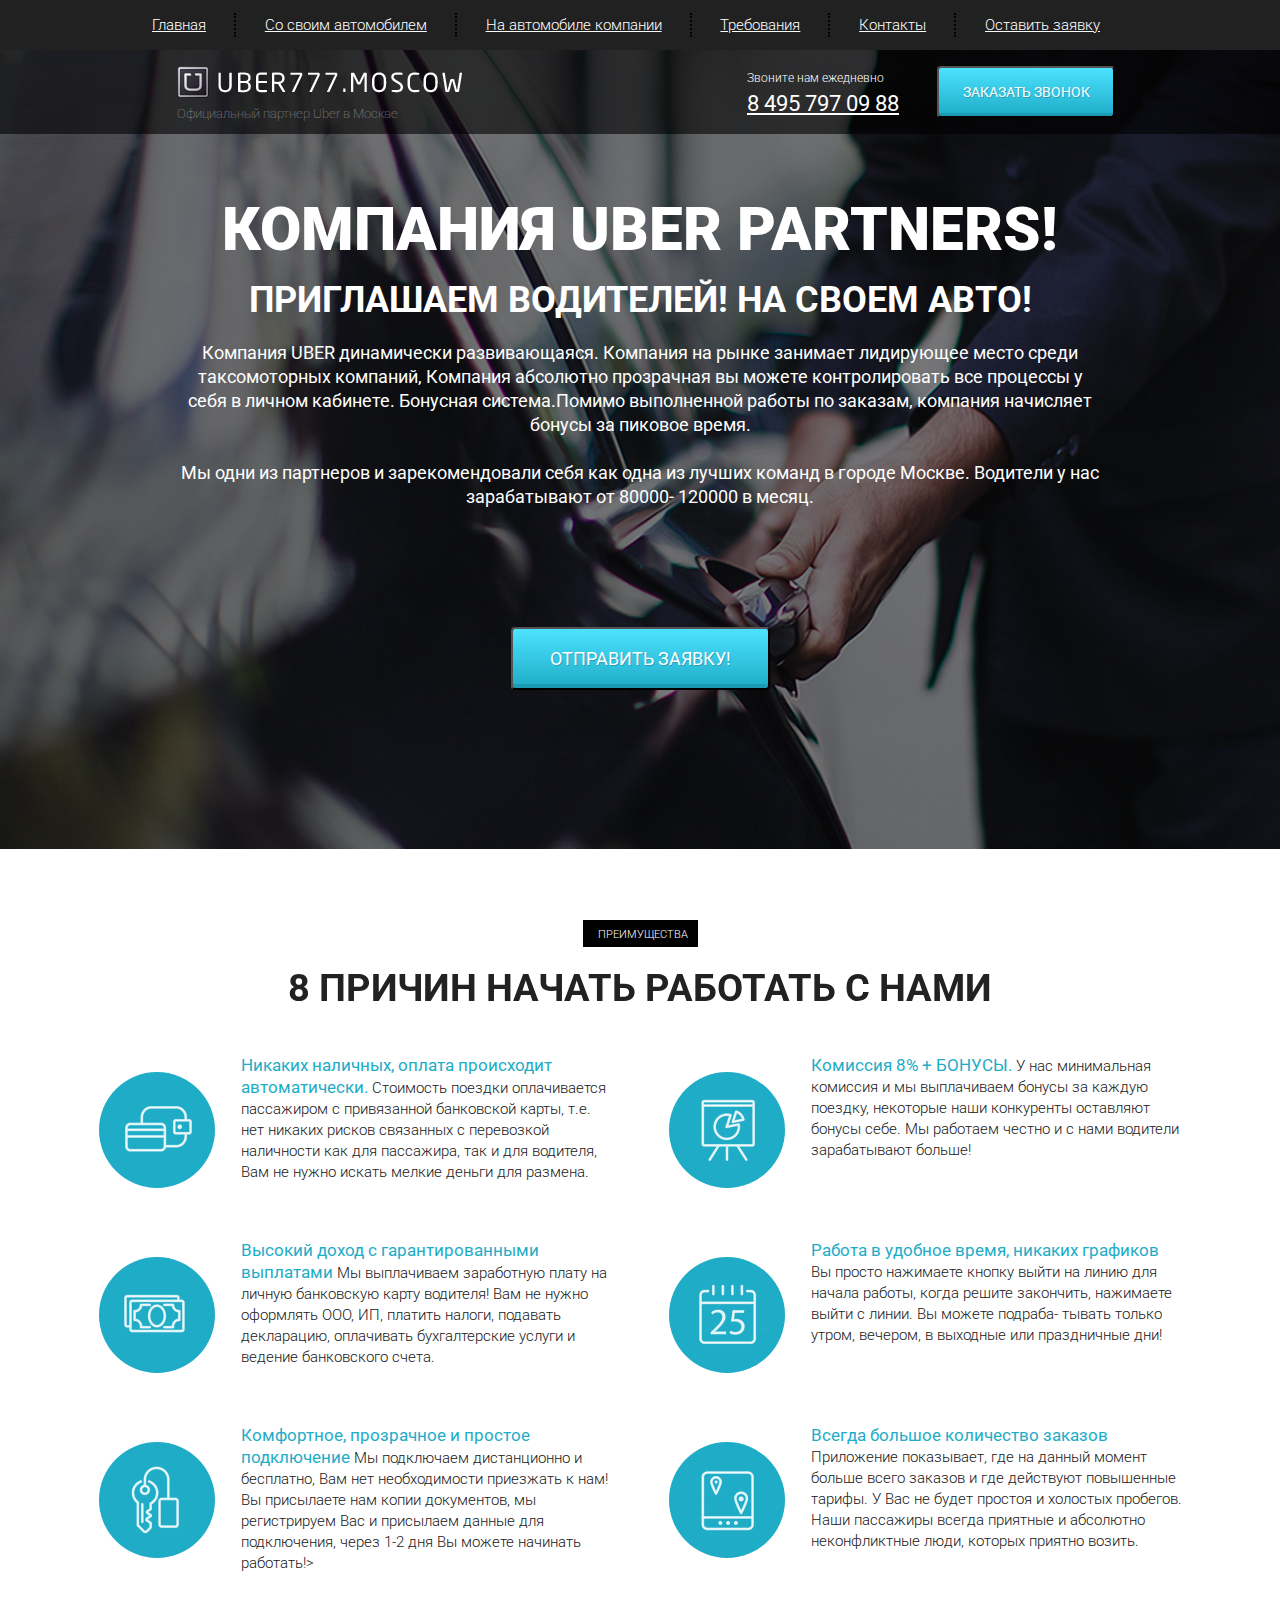
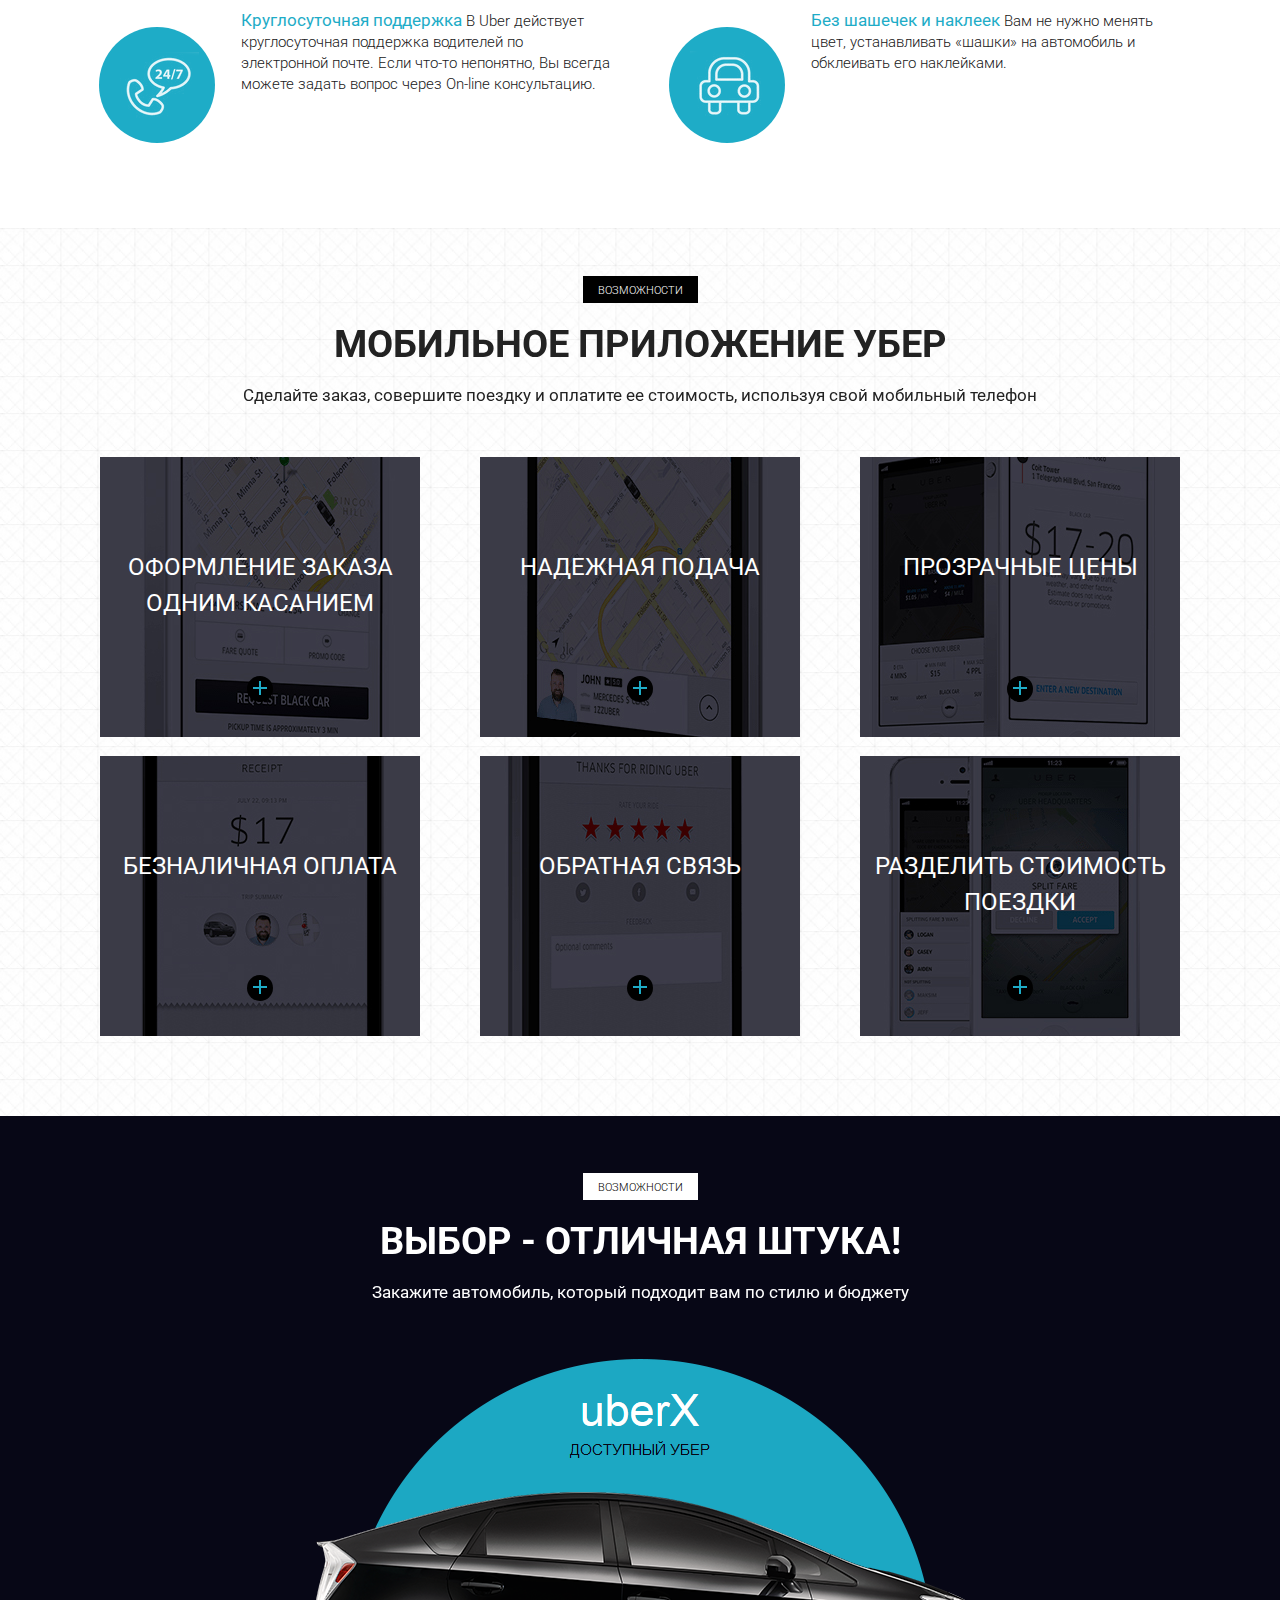
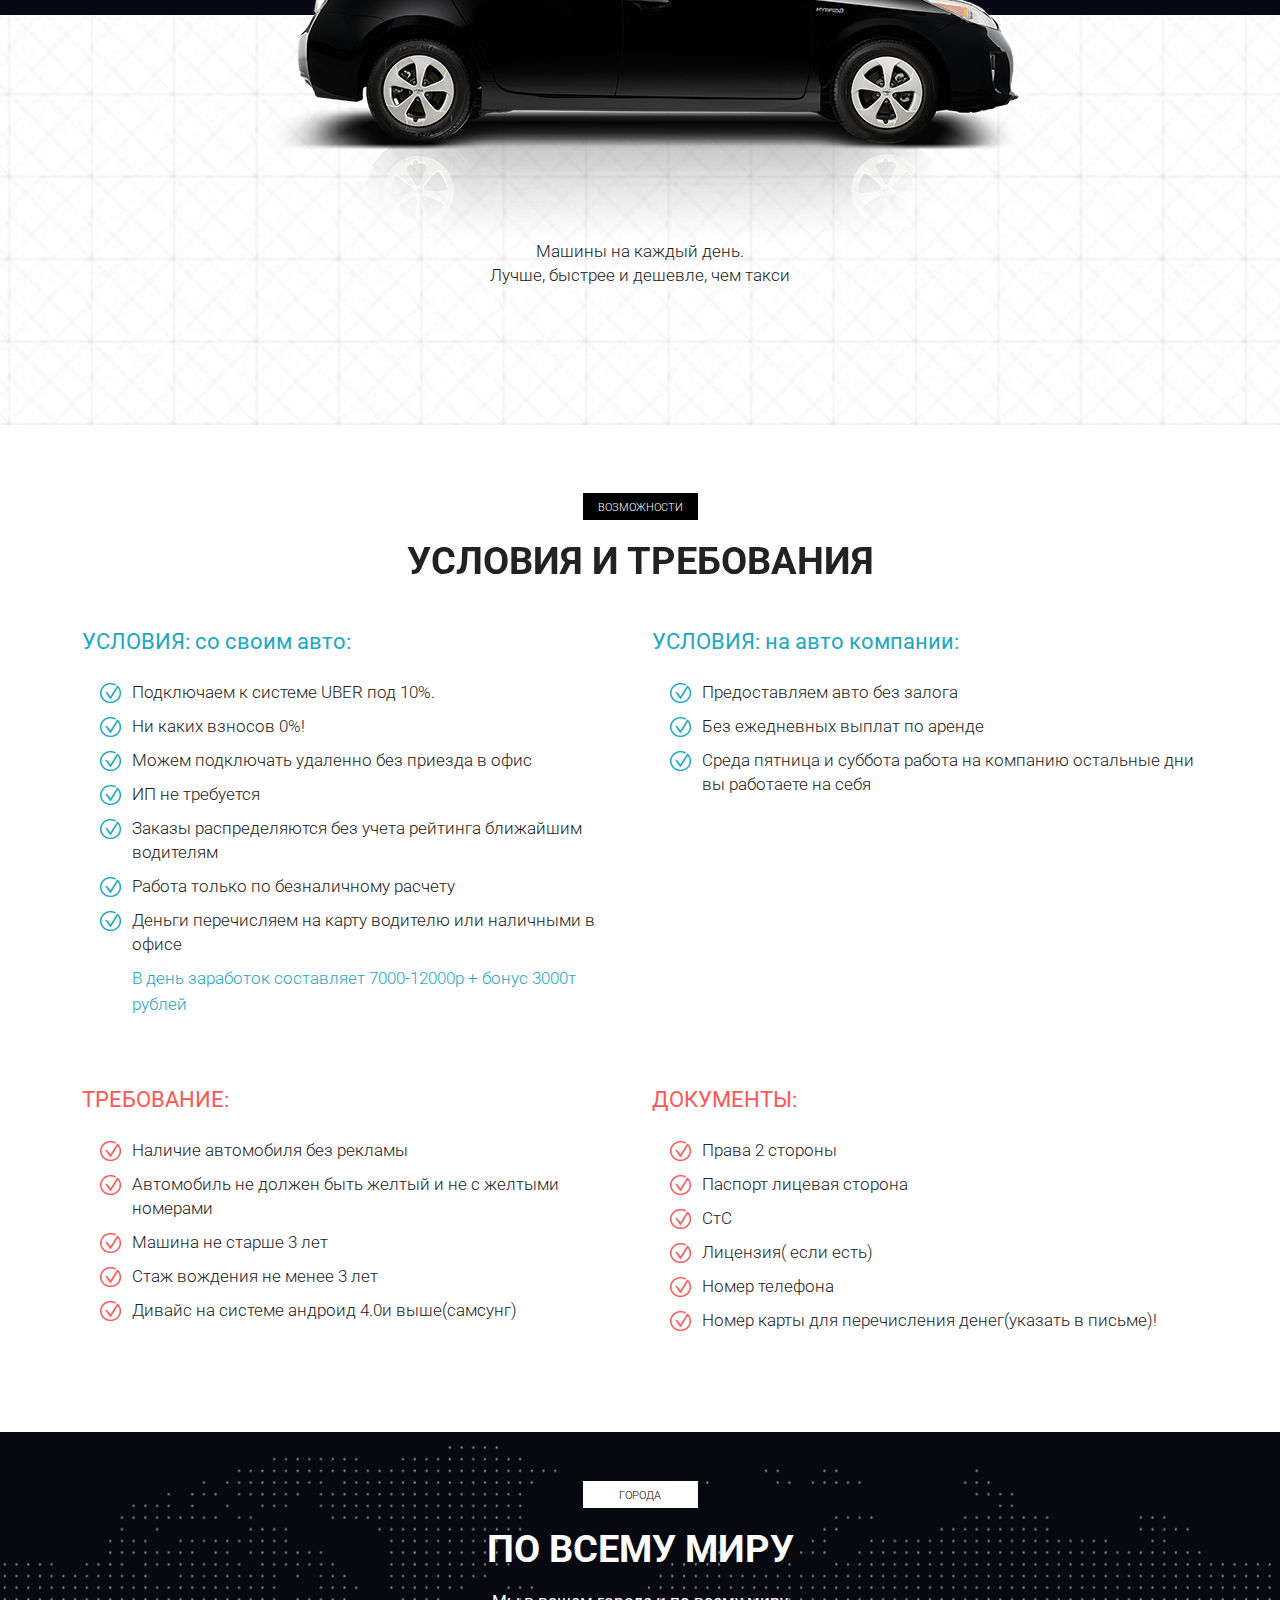
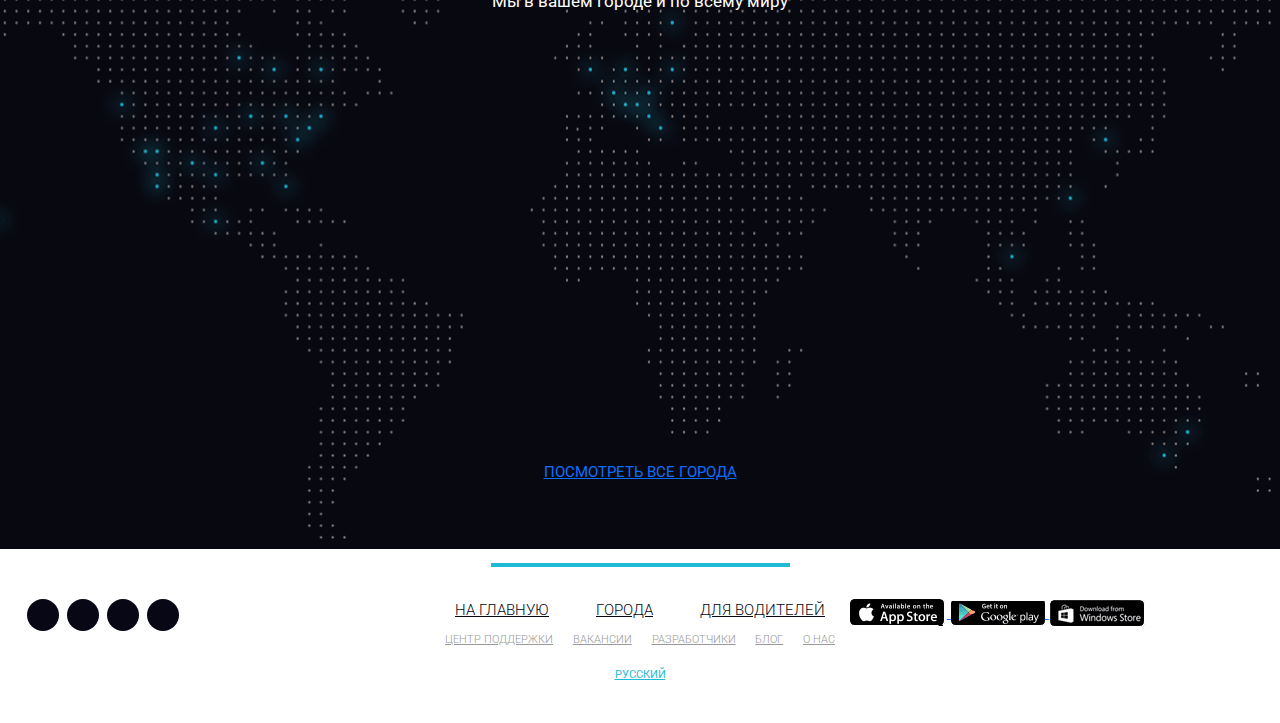
==== commit 09f73e20: "Add files via upload" ====
--- a/index.html
+++ b/index.html
@@ -1,922 +1,359 @@
-<!DOCTYPE html>
-<html lang="ru">
-  <head>
-    <meta charset="utf-8">
-    <meta http-equiv="X-UA-Compatible" content="IE=edge">
-    <meta name="viewport" content="width=device-width, initial-scale=1">
-    <link rel="icon" href="/favicon.ico">
-    <title>Ирвас окна</title>
-    <link href="assets/css/bootstrap.css" rel="stylesheet">
-    <!-- Fonts -->
-    <link href="https://fonts.googleapis.com/css?family=Open+Sans:400,700" rel="stylesheet">
-    <!-- Slick Slider -->
-    <link rel="stylesheet" href="assets/slick/slick.css">
-    <link rel="stylesheet" href="assets/slick/slick-theme.css">
-    <!-- Animate -->
-    <link rel="stylesheet" href="assets/css/animate.min.css">
-    <link href="assets/css/style.css" rel="stylesheet">
-  </head>
-
-  <body>
-    <header class="header">
-      <div class="container">
-        <div class="row">
-
-          <div class="col-md-5 col-sm-3 col-xs-12">
-            <div class="logo">
-              <div class="logo_img">
-                <img src="assets/img/header/logo.png" alt="#">
-              </div>
-              <p>Остекление балконов и лоджий в Москве и Московской области</p>
-            </div>
-          </div>
-
-          <div class="col-md-2 col-sm-3 col-xs-12">
-           <div class="header_btn_wrap">
-             <div class="header_btn_wrap_block">
-               <button class="header_btn text-uppercase text-left popup_engineer_btn">
-                   Вызвать <br>замерщика
-               </button>
-             </div>
-           </div>
-          </div>
-
-          <div class="col-md-2 col-sm-3 col-xs-6 text-left">
-            <div class="working_hours">
-              <div class="working_hours_img">
-                <img src="assets/img/header/clock.png" alt="#">
-              </div>
-              <p>без выходных <span>9:00 - 18:00</span></p>
-            </div>
-          </div>
-
-          <div class="col-md-3 col-sm-3 col-xs-6">
-            <div class="contact_us">
-              <div class="contact_us_wrap">
-                <a href="#"><img src="assets/img/header/phone.png" alt="#">+7 (495) 646-61-71</a>
-                <a class="phone_link" href="#">Заказать обратный звонок</a>
-              </div>
-            </div>
-          </div>
-
-        </div>
-      </div>
-    </header>
-    
-    <!-- Main -->
-    <main class="main">
-      <div class="container">
-        <div class="row">
-
-          <div class="col-lg-6 col-md-7 wow fadeInLeft">
-            <h1><span>Остекление балконов "под ключ"<br></span>за 12 800 рублей!</h1>
-            <div class="main_features">
-
-             <div class="row">
-
-               <div class="col-sm-3 col-xs-6">
-                 <div class="main_features_block">
-                   <img src="assets/img/main/icons/quality.png" alt="">
-                   <p>Высокое <br>качество</p>
-                 </div>
-               </div>
-
-               <div class="col-sm-3 col-xs-6">
-                 <div class="main_features_block">
-                   <img src="assets/img/main/icons/time.png" alt="">
-                   <p>Быстрый <br>монтаж</p>
-                 </div>
-               </div>
-
-              <div class="col-sm-3 col-xs-6">
-                <div class="main_features_block">
-                  <img class="small_img" src="assets/img/main/icons/guaranty.png" alt="">
-                  <p>Гарантия <br>3 года</p>
-                </div>
-              </div>
-
-               <div class="col-sm-3 col-xs-6">
-                 <div class="main_features_block">
-                   <img class="small_img" src="assets/img/main/icons/delivery.png" alt="">
-                   <p>Вывоз <br>мусора</p>
-                 </div>
-               </div>
-
-             </div>
-
-            </div>
-          </div>
-
-          <div class="col-lg-4 col-lg-offset-2 col-md-5 col-md-offset-0 col-sm-8 col-sm-offset-2 col-xs-12 wow fadeInRight">
-            <form class="form main_form" action="#">
-              <h2>Запишитесь сегодня на <br><span>бесплатный замер</span></h2>
-              <input class="form-control form_input" name="user_name" required type="text" placeholder="Введите ваше имя">
-              <input class="form-control form_input" name="user_phone" required type="text" placeholder="Введите телефон">
-              <button class="text-uppercase btn-block button" name="submit" type="submit">Вызвать замерщика!</button>
-              <p class="form_notice">Ваши данные конфиденциальны</p>
-            </form>
-          </div>
-
-        </div>
-      </div>
-    </main>
-
-    <!-- Glazing -->
-    <section class="glazing">
-      <div class="container">
-
-        <div class="section_header">
-          <h2>Остекление балконов и лоджий</h2>
-          <div class="section_header_sub"></div>
-        </div>
-
-        <!-- Slider -->
-        <div class="glazing_slider">
-          <div class="glazing_block text-center wow fadeInUp">
-            <img src="assets/img/glazing/icons/1.png" alt="#">
-            <a class="tree_link">Деревянное <br>остекление</a>
-          </div>
-          <div class="glazing_block text-center wow fadeInUp" data-wow-delay="0.1s">
-            <img src="assets/img/glazing/icons/2.png" alt="#">
-            <a class="aluminum_link">Алюминиевое <br>остекление</a>
-          </div>
-          <div class="glazing_block text-center wow fadeInUp" data-wow-delay="0.2s">
-            <img src="assets/img/glazing/icons/3.png" alt="#">
-            <a class="plastic_link">Остекление <br>пластиковыми <br>рамами</a>
-          </div>
-          <div class="glazing_block text-center wow fadeInUp" data-wow-delay="0.3s">
-            <img src="assets/img/glazing/icons/4.png" alt="#">
-            <a class="french_link">Французское <br>остекление <br>(панорамное)</a>
-          </div>
-          <div class="glazing_block text-center wow fadeInUp" data-wow-delay="0.4s">
-            <img src="assets/img/glazing/icons/5.png" alt="#">
-            <a class="rise_link">Остекление <br>с выносом</a>
-          </div>
-        </div>
-
-        <!-- Tree -->
-        <div class="row tree glazing_content faded">
-
-          <div class="col-md-6 no-padding">
-           <div class="glazing_cold">
-             <h3>Холодное</h3>
-             <img src="assets/img/glazing/img_cold.png" alt="#">
-             <ul>
-               <li>Конструктивная толщина 42-58 мм</li>
-               <li>Остекление: полированное стекло (толщиной 4 - 5 мм)</li>
-               <li>Теплоизоляция: 0,07 м<sup>2</sup> * С/Вт</li>
-               <li>Звукоизоляция: 20-27 дб</li>
-             </ul>
-           </div> 
-            <div class="glazing_price">
-                <p>2600 руб.кв.м.<br><span>под ключ с установкой</span></p>
-                <button class="button glazing_price_btn text-uppercase popup_calc_btn">Рассчитать стоимость</button>
-            </div>
-          </div>
-
-          <div class="col-md-6 no-padding">
-            <div class="glazing_warm">
-              <h3>теплое</h3>
-              <img src="assets/img/glazing/img_warm.png" alt="#">
-              <ul>
-                <li>Конструктивная толщина профиля: 58-78 м</li>
-                <li>Остекление: однокамерные и двухкамерные стеклопакеты</li>
-                <li>Теплоизоляция: 0,63 - 1,05 м<sup>2</sup> * С/Вт</li>
-                <li>Звукоизоляция: до 5 класса</li>
-              </ul>
-            </div> 
-             <div class="glazing_price">
-                 <p>4000 руб.кв.м.<br><span>под ключ с установкой</span></p>
-                 <button class="button glazing_price_btn text-uppercase popup_calc_btn">Рассчитать стоимость</button>
-             </div>
-          </div>
-
-        </div> <!-- /Tree -->
-
-        <!-- Aluminum -->
-        <div class="row aluminum glazing_content faded">
-
-          <div class="col-md-6 no-padding">
-           <div class="glazing_cold">
-             <h3>Холодное</h3>
-             <img src="assets/img/glazing/aluminum/cold.jpg" alt="#">
-             <ul>
-               <li>Конструктивная толщина 40-50 мм</li>
-               <li>Остекление: полированное стекло (толщиной 4 - 5 мм)</li>
-               <li>Теплоизоляция: 0,07 м<sup>2</sup> * С/Вт</li>
-               <li>Звукоизоляция: 20-27 дб</li>
-             </ul>
-           </div> 
-            <div class="glazing_price">
-                <p>4000 руб.кв.м.<br><span>под ключ с установкой</span></p>
-                <button class="button glazing_price_btn text-uppercase popup_calc_btn">Рассчитать стоимость</button>
-            </div>
-          </div>
-
-          <div class="col-md-6 no-padding">
-            <div class="glazing_warm">
-              <h3>теплое</h3>
-              <img src="assets/img/glazing/aluminum/warm.jpg" alt="#">
-              <ul>
-                <li>Конструктивная толщина профиля: 60-68 м</li>
-                <li>Остекление: однокамерные и двухкамерные стеклопакеты</li>
-                <li>Теплоизоляция: 0,63 - 1,05 м<sup>2</sup> * С/Вт</li>
-                <li>Звукоизоляция: до 5 класса</li>
-              </ul>
-            </div> 
-             <div class="glazing_price">
-                 <p>8000 руб.кв.м.<br><span>под ключ с установкой</span></p>
-                 <button class="button glazing_price_btn text-uppercase popup_calc_btn">Рассчитать стоимость</button>
-             </div>
-          </div>
-
-        </div> <!-- /Aluminum -->
-
-        <!-- Plastic -->
-        <div class="row plastic glazing_content faded">
-
-          <div class="col-md-6 col-md-offset-3 no-padding">
-            <div class="glazing_warm">
-              <h3>теплое</h3>
-              <img src="assets/img/glazing/plastic/warm.jpg" alt="#">
-              <ul>
-                <li>Конструктивная толщина профиля: 58-70 м</li>
-                <li>Остекление: однокамерные и двухкамерные стеклопакеты</li>
-                <li>Теплоизоляция: 0,63 - 1,05 м<sup>2</sup> * С/Вт</li>
-                <li>Звукоизоляция: до 5 класса</li>
-              </ul>
-            </div> 
-             <div class="glazing_price">
-                 <p>5500 руб.кв.м.<br><span>под ключ с установкой</span></p>
-                 <button class="button glazing_price_btn text-uppercase popup_calc_btn">Рассчитать стоимость</button>
-             </div>
-          </div>
-
-        </div> <!-- /Plastic -->
-
-        <!-- French -->
-        <div class="row french glazing_content faded">
-
-          <div class="col-md-6 no-padding">
-           <div class="glazing_cold">
-             <h3>Пластик</h3>
-             <img src="assets/img/glazing/french/plastic.jpg" alt="#">
-             <ul>
-               <li>Конструктивная толщина 58-70 мм</li>
-               <li>Остекление: однокамерные и двухкамерные стеклопакеты</li>
-               <li>Теплоизоляция: 0,63 - 1,05 м<sup>2</sup> * С/Вт</li>
-               <li>Звукоизоляция: до 5 класса</li>
-             </ul>
-           </div> 
-            <div class="glazing_price">
-                <p>5500 руб.кв.м.<br><span>под ключ с установкой</span></p>
-                <button class="button glazing_price_btn text-uppercase popup_calc_btn">Рассчитать стоимость</button>
-            </div>
-          </div>
-
-          <div class="col-md-6 no-padding">
-            <div class="glazing_warm">
-              <h3>Алюминий</h3>
-              <img src="assets/img/glazing/french/aluminum.jpg" alt="#">
-              <ul>
-                <li>Конструктивная толщина профиля: 60-68 мм</li>
-                <li>Остекление: однокамерные и двухкамерные стеклопакеты</li>
-                <li>Теплоизоляция: 0,63 - 1,05 м<sup>2</sup> * С/Вт</li>
-                <li>Звукоизоляция: до 5 класса</li>
-              </ul>
-            </div> 
-             <div class="glazing_price">
-                 <p>8000 руб.кв.м.<br><span>под ключ с установкой</span></p>
-                 <button class="button glazing_price_btn text-uppercase popup_calc_btn">Рассчитать стоимость</button>
-             </div>
-          </div>
-
-        </div> <!-- /French -->
-
-        <!-- Rise -->
-        <div class="row rise glazing_content faded">
-
-          <div class="col-md-6 no-padding">
-           <div class="glazing_cold">
-             <h3>Алюминий</h3>
-             <img src="assets/img/glazing/rise/aluminum.jpg" alt="#">
-             <ul>
-               <li>Конструктивная толщина 40-50 мм</li>
-               <li>Остекление: полированное стекло (толщиной 4 - 5 мм)</li>
-               <li>Теплоизоляция: 0,07 м<sup>2</sup> * С/Вт</li>
-               <li>Звукоизоляция: 20-27 дб</li>
-             </ul>
-           </div> 
-            <div class="glazing_price">
-                <p>4000 руб.кв.м.<br><span>под ключ с установкой</span></p>
-                <button class="button glazing_price_btn text-uppercase popup_calc_btn">Рассчитать стоимость</button>
-            </div>
-          </div>
-
-          <div class="col-md-6 no-padding">
-            <div class="glazing_warm">
-              <h3>Дерево</h3>
-              <img src="assets/img/glazing/rise/tree.jpg" alt="#">
-              <ul>
-                <li>Конструктивная толщина профиля: 40-42 мм</li>
-                <li>Остекление: полированное стекло (толщиной 4 мм)</li>
-                <li>Теплоизоляция: 0,07 м<sup>2</sup> * С/Вт</li>
-                <li>Звукоизоляция: 20-27 дб</li>
-              </ul>
-            </div> 
-             <div class="glazing_price">
-                 <p>8000 руб.кв.м.<br><span>под ключ с установкой</span></p>
-                 <button class="button glazing_price_btn text-uppercase popup_calc_btn">Рассчитать стоимость</button>
-             </div>
-          </div>
-
-        </div><!-- /Rise -->
-
-
-      </div>
-    </section>
-
-    <!-- Decoration -->
-    <section class="decoration">
-      <div class="container">
-        <div class="section_header">
-          <h2>ЗАКАЖИТЕ ОТДЕЛКУ БАЛКОНА СО СКИДКОЙ 60%!</h2>
-          <div class="section_header_sub"></div>
-        </div>
-        
-        <!-- Slider -->
-        <div class="decoration_slider">
-            <div class="decoration_item  wow fadeInUp">
-              <div class="internal_link no_click after_click"><a>Внутренняя отделка</a></div>
-            </div>
-            <div class="decoration_item wow fadeInUp" data-wow-delay="0.1s">
-              <div class="external_link no_click"><a>Внешняя отделка</a></div>
-            </div>
-            <div class="decoration_item wow fadeInUp" data-wow-delay="0.2s">
-              <div class="rising_link no_click"><a>Выносное остекление</a></div>
-            </div>
-            <div class="decoration_item wow fadeInUp" data-wow-delay="0.3s">
-              <div class="roof_link no_click"><a>Крыша на балкон</a></div>
-            </div>
-        </div>
-
-        <div class="decoration_content">
-
-          <div class="row">
-            
-            <!-- internal -->
-            <div class="internal">
-              <div class="col-lg-3 col-md-4 col-md-offset-0 col-sm-6 col-sm-offset-3 col-xs-8 col-xs-offset-2 no-padding">
-                <div class="decoration_img">
-                  <img src="assets/img/decoration/decoration_img.png" alt="">
-                </div>
-              </div>
-              <!-- Material -->
-              <div class="col-lg-5 col-md-8 col-xs-12">
-               <div class="row">
-                 <div class="col-lg-4 col-md-4 col-sm-4 col-xs-6">
-                   <div class="decoration_content_material text-center">
-                     <img src="assets/img/decoration/material/lining.png" alt="#">
-                     <h3>Вагонка</h3>
-                     <p>600 руб. кв.м.<span>с материалом</span></p>
-                   </div>
-                 </div>
-                 <div class="col-lg-4 col-md-4 col-sm-4 col-xs-6">
-                   <div class="decoration_content_material text-center">
-                     <img src="assets/img/decoration/material/plastic.png" alt="#">
-                     <h3>Пластиковая вагонка</h3>
-                     <p>750 руб. кв.м.<span>с материалом</span></p>
-                   </div>
-                 </div>
-                 <div class="col-lg-4 col-md-4 col-sm-4 col-xs-6">
-                   <div class="decoration_content_material text-center">
-                     <img src="assets/img/decoration/material/pvh.png" alt="#">
-                     <h3>ПВХ-панели</h3>
-                     <p>800 руб. кв.м.<span>с материалом</span></p>
-                   </div>
-                 </div>
-                 <div class="col-lg-4 col-md-4 col-sm-4 col-xs-6">
-                   <div class="decoration_content_material text-center">
-                     <img src="assets/img/decoration/material/laminate.png" alt="#">
-                     <h3>Настил пола <br>из ламината</h3>
-                     <p>1250 руб. кв.м.<span>с материалом</span></p>
-                   </div>
-                 </div>
-                 <div class="col-lg-4 col-md-4 col-sm-4 col-xs-6">
-                   <div class="decoration_content_material text-center">
-                     <img src="assets/img/decoration/material/tree.png" alt="#">
-                     <h3>Настил пола <br>из дерева</h3>
-                     <p>1650 руб. кв.м.<span>с материалом</span></p>
-                   </div>
-                 </div>
-               </div>
-              </div>
-              <div class="col-lg-4 col-lg-offset-0 col-md-6 col-md-offset-3 col-sm-8 col-sm-offset-2 col-xs-12">
-                <form class="form main_form decoration_form" action="#">
-                  <h2>Запишитесь сегодня на <br><span>бесплатный замер</span></h2>
-                  <input class="form-control form_input" name="user_name" required type="text" placeholder="Введите ваше имя">
-                  <input class="form-control form_input" name="user_phone" required type="text" placeholder="Введите телефон">
-                  <button class="text-uppercase btn-block button" name="submit" type="submit">Вызвать замерщика!</button>
-                  <p class="form_notice">Ваши данные конфиденциальны</p>
-                </form>
-              </div> 
-            </div> <!-- /internal -->
-
-            <!-- external -->
-            <div class="external">
-              <div class="col-lg-3 col-md-4 col-md-offset-0 col-sm-6 col-sm-offset-3 col-xs-8 col-xs-offset-2 no-padding">
-                <div class="decoration_img">
-                  <img src="assets/img/decoration/2/decoration2_img.png" alt="" style="margin-top: 3rem;">
-                </div>
-              </div>
-              <!-- Material -->
-              <div class="col-lg-5 col-md-8 col-xs-12">
-               <div class="row">
-                 <div class="col-lg-4 col-md-4 col-sm-4 col-xs-6">
-                   <div class="decoration_content_material text-center">
-                     <img src="assets/img/decoration/2/metal.png" alt="#">
-                     <h3>Металлический <br>сайдинг</h3>
-                     <p>600 руб. кв.м.<span>с материалом</span></p>
-                   </div>
-                 </div>
-                 <div class="col-lg-4 col-md-4 col-sm-4 col-xs-6">
-                   <div class="decoration_content_material text-center">
-                     <img src="assets/img/decoration/2/plastic.png" alt="#">
-                     <h3>Пластиковая <br>вагонка</h3>
-                     <p>750 руб. кв.м.<span>с материалом</span></p>
-                   </div>
-                 </div>
-                 <div class="col-lg-4 col-md-4 col-sm-4 col-xs-6">
-                   <div class="decoration_content_material text-center">
-                     <img src="assets/img/decoration/2/profnastil.png" alt="#">
-                     <h3>Профнастил</h3>
-                     <p>800 руб. кв.м.<span>с материалом</span></p>
-                   </div>
-                 </div>
-                 <div class="col-lg-4 col-md-4 col-sm-4 col-xs-6">
-                   <div class="decoration_content_material text-center">
-                     <img src="assets/img/decoration/2/tree.png" alt="#">
-                     <h3>Деревянная <br>вагонка</h3>
-                     <p>1250 руб. кв.м.<span>с материалом</span></p>
-                   </div>
-                 </div>
-                 <div class="col-lg-4 col-md-4 col-sm-4 col-xs-6">
-                   <div class="decoration_content_material text-center">
-                     <img src="assets/img/decoration/2/vinil.png" alt="#">
-                     <h3>Виниловый <br>сайдинг</h3>
-                     <p>1650 руб. кв.м.<span>с материалом</span></p>
-                   </div>
-                 </div>
-               </div>
-              </div>
-              <div class="col-lg-4 col-lg-offset-0 col-md-6 col-md-offset-3 col-sm-8 col-sm-offset-2 col-xs-12">
-                <form class="form main_form decoration_form" action="#">
-                  <h2>Запишитесь сегодня на <br><span>бесплатный замер</span></h2>
-                  <input class="form-control form_input" name="user_name" required type="text" placeholder="Введите ваше имя">
-                  <input class="form-control form_input" name="user_phone" required type="text" placeholder="Введите телефон">
-                  <button class="text-uppercase btn-block button" name="submit" type="submit">Вызвать замерщика!</button>
-                  <p class="form_notice">Ваши данные конфиденциальны</p>
-                </form>
-              </div> 
-            </div>
-            <!-- .external -->
-
-            <!-- rising -->
-            <div class="rising">
-              <div class="col-lg-3 col-md-4 col-md-offset-0 col-sm-6 col-sm-offset-3 col-xs-8 col-xs-offset-2 no-padding">
-                <div class="decoration_img">
-                  <img src="assets/img/decoration/3/decoration3_img.jpg" alt="" style="margin-top: 3rem;">
-                </div>
-              </div>
-              <!-- Material -->
-              <div class="col-lg-5 col-md-8 col-xs-12">
-               <div class="row">
-                 <div class="col-lg-4 col-md-4 col-sm-4 col-xs-6">
-                   <div class="decoration_content_material text-center">
-                     <img src="assets/img/decoration/3/aluminum.png" alt="#">
-                     <h3>Алюминиевый <br>профиль</h3>
-                     <p>600 руб. кв.м.<span>с материалом</span></p>
-                   </div>
-                 </div>
-                 <div class="col-lg-4 col-md-4 col-sm-4 col-xs-6">
-                   <div class="decoration_content_material text-center">
-                     <img src="assets/img/decoration/3/bezram.png" alt="#">
-                     <h3>Безрамное <br>остекление</h3>
-                     <p>750 руб. кв.м.<span>с материалом</span></p>
-                   </div>
-                 </div>
-                 <div class="col-lg-4 col-md-4 col-sm-4 col-xs-6">
-                   <div class="decoration_content_material text-center">
-                     <img src="assets/img/decoration/3/pvh.png" alt="#">
-                     <h3>ПВХ <br>профиль</h3>
-                     <p>800 руб. кв.м.<span>с материалом</span></p>
-                   </div>
-                 </div>
-                 <div class="col-lg-4 col-md-4 col-sm-4 col-xs-6">
-                   <div class="decoration_content_material text-center">
-                     <img src="assets/img/decoration/3/tree.png" alt="#">
-                     <h3>Деревянный <br>профиль</h3>
-                     <p>1250 руб. кв.м.<span>с материалом</span></p>
-                   </div>
-                 </div>
-               </div>
-              </div>
-              <div class="col-lg-4 col-lg-offset-0 col-md-6 col-md-offset-3 col-sm-8 col-sm-offset-2 col-xs-12">
-                <form class="form main_form decoration_form" action="#">
-                  <h2>Запишитесь сегодня на <br><span>бесплатный замер</span></h2>
-                  <input class="form-control form_input" name="user_name" required type="text" placeholder="Введите ваше имя">
-                  <input class="form-control form_input" name="user_phone" required type="text" placeholder="Введите телефон">
-                  <button class="text-uppercase btn-block button" name="submit" type="submit" >Вызвать замерщика!</button>
-                  <p class="form_notice">Ваши данные конфиденциальны</p>
-                </form>
-              </div> 
-            </div>
-            <!-- /rising -->
-
-            <!-- roof -->
-            <div class="roof">
-              <div class="col-lg-3 col-md-4 col-md-offset-0 col-sm-6 col-sm-offset-3 col-xs-8 col-xs-offset-2 no-padding">
-                <div class="decoration_img">
-                  <img src="assets/img/decoration/4/decoration4_img.png" alt="" style="margin-top: 3rem;">
-                </div>
-              </div>
-              <!-- Material -->
-              <div class="col-lg-5 col-md-8 col-xs-12">
-               <div class="row">
-                 <div class="col-lg-4 col-md-4 col-sm-4 col-xs-6">
-                   <div class="decoration_content_material text-center">
-                     <img src="assets/img/decoration/4/gofrolist.png" alt="#">
-                     <h3>Гофролист</h3>
-                     <p>600 руб. кв.м.<span>с материалом</span></p>
-                   </div>
-                 </div>
-                 <div class="col-lg-4 col-md-4 col-sm-4 col-xs-6">
-                   <div class="decoration_content_material text-center">
-                     <img src="assets/img/decoration/4/metallocherepitsa.png" alt="#">
-                     <h3>Металлочерепица</h3>
-                     <p>750 руб. кв.м.<span>с материалом</span></p>
-                   </div>
-                 </div>
-                 <div class="col-lg-4 col-md-4 col-sm-4 col-xs-6">
-                   <div class="decoration_content_material text-center">
-                     <img src="assets/img/decoration/4/ondulin.png" alt="#">
-                     <h3>Ондулин</h3>
-                     <p>800 руб. кв.м.<span>с материалом</span></p>
-                   </div>
-                 </div>
-                 <div class="col-lg-4 col-md-4 col-sm-4 col-xs-6">
-                   <div class="decoration_content_material text-center">
-                     <img src="assets/img/decoration/4/polikarbonat.png" alt="#">
-                     <h3>Поликарбонат</h3>
-                     <p>1250 руб. кв.м.<span>с материалом</span></p>
-                   </div>
-                 </div>
-                 <div class="col-lg-4 col-md-4 col-sm-4 col-xs-6">
-                   <div class="decoration_content_material text-center">
-                     <img src="assets/img/decoration/4/steklopaket.png" alt="#">
-                     <h3>Стеклопакет</h3>
-                     <p>1650 руб. кв.м.<span>с материалом</span></p>
-                   </div>
-                 </div>
-               </div>
-              </div>
-              <div class="col-lg-4 col-lg-offset-0 col-md-6 col-md-offset-3 col-sm-8 col-sm-offset-2 col-xs-12">
-                <form class="form main_form decoration_form" action="#">
-                  <h2>Запишитесь сегодня на <br><span>бесплатный замер</span></h2>
-                  <input class="form-control form_input" name="user_name" required type="text" placeholder="Введите ваше имя">
-                  <input class="form-control form_input" name="user_phone" required type="text" placeholder="Введите телефон">
-                  <button class="text-uppercase btn-block button" name="submit" type="submit">Вызвать замерщика!</button>
-                  <p class="form_notice">Ваши данные конфиденциальны</p>
-                </form>
-              </div> 
-            </div>
-            <!-- /roof -->
-
-          </div><!-- row -->
-
-        </div> <!-- decoration_content -->
-
-      </div> <!-- container -->
-    </section>
-
-    <div class="overlay"></div>
-
-    <!-- Our works -->
-    <section class="works">
-      
-      <div class="container">
-        <div class="section_header">
-          <h2>Наши работы</h2>
-          <div class="section_header_sub"></div>
-        </div>
-        <div class="row">
-            <div class="col-lg-3 col-md-4 col-sm-6 col-xs-12 text-center wow fadeIn"><a href="assets/img/our_works/big_img/1.png"><img class="preview" src="assets/img/our_works/1.png" alt="window"></a></div>
-            <div class="col-lg-3 col-md-4 col-sm-6 col-xs-12 text-center wow fadeIn" data-wow-delay="0.1s"><a href="assets/img/our_works/big_img/2.png"><img class="preview" src="assets/img/our_works/2.png" alt="window"></a></div>
-            <div class="col-lg-3 col-md-4 col-sm-6 col-xs-12 text-center wow fadeIn" data-wow-delay="0.2s"><a href="assets/img/our_works/big_img/3.png"><img class="preview" src="assets/img/our_works/3.png" alt="window"></a></div>
-            <div class="col-lg-3 col-md-4 col-sm-6 col-xs-12 text-center wow fadeIn" data-wow-delay="0.3s"><a href="assets/img/our_works/big_img/4.png"><img class="preview" src="assets/img/our_works/4.png" alt="window"></a></div>
-            <div class="col-lg-3 col-md-4 col-sm-6 col-xs-12 text-center wow fadeIn" data-wow-delay="0.4s"><a href="assets/img/our_works/big_img/5.png"><img class="preview" src="assets/img/our_works/5.png" alt="window"></a></div>
-            <div class="col-lg-3 col-md-4 col-sm-6 col-xs-12 text-center wow fadeIn" data-wow-delay="0.5s"><a href="assets/img/our_works/big_img/6.png"><img class="preview" src="assets/img/our_works/6.png" alt="window"></a></div>
-            <div class="col-lg-3 col-md-4 col-sm-6 col-xs-12 text-center wow fadeIn" data-wow-delay="0.6s"><a href="assets/img/our_works/big_img/7.png"><img class="preview" src="assets/img/our_works/7.png" alt="window"></a></div>
-            <div class="col-lg-3 col-md-4 col-sm-6 col-xs-12 text-center wow fadeIn" data-wow-delay="0.7s"><a href="assets/img/our_works/big_img/8.png"><img class="preview" src="assets/img/our_works/8.png" alt="window"></a></div>
-        </div>
-      </div>
-    </section>
-
-    <!-- Guarantees -->
-    <section class="guarantees">
-      <div class="container">
-        <div class="section_header guarantees_header">
-          <h2>мы гарантируем вам</h2>
-          <div class="section_header_sub guarantees_header_sub"></div>
-        </div>
-        <div class="row">
-          <div class="col-md-4 col-sm-6 col-xs-6 text-center wow fadeInUp">
-            <div class="guarantees_block">
-              <img src="assets/img/guarantees/1.png" alt="#">
-              <h3>Высокое качество</h3>
-            </div>
-          </div>
-          <div class="col-md-4 col-sm-6 col-xs-6 text-center wow fadeInUp" data-wow-delay="0.1s">
-            <div class="guarantees_block">
-              <img src="assets/img/guarantees/2.png" alt="">
-              <h3>Выполнение работ <br>под ключ</h3>
-            </div>
-          </div>
-          <div class="col-md-4 col-sm-6 col-xs-6 text-center wow fadeInUp" data-wow-delay="0.2s">
-            <div class="guarantees_block">
-              <img src="assets/img/guarantees/3.png" alt="">
-              <h3>Монтаж в короткие <br>сроки</h3>
-            </div>
-          </div>
-          <div class="col-md-4 col-sm-6 col-xs-6 text-center wow fadeInUp" data-wow-delay="0.3s">
-            <div class="guarantees_block">
-              <img src="assets/img/guarantees/4.png" alt="">
-              <h3>Цены <br>от производителя</h3>
-            </div>
-          </div>
-          <div class="col-md-4 col-sm-6 col-xs-6 text-center wow fadeInUp" data-wow-delay="0.4s">
-            <div class="guarantees_block">
-              <img src="assets/img/guarantees/5.png" alt="">
-              <h3>Бесплатный замер <br>и консультацию</h3>
-            </div>
-          </div>
-          <div class="col-md-4 col-sm-6 col-xs-6 text-center wow fadeInUp" data-wow-delay="0.5s">
-            <div class="guarantees_block">
-              <img src="assets/img/guarantees/6.png" alt="">
-              <h3>Тепло и уют <br>на балконе</h3>
-            </div>
-          </div>
-        </div>
-      </div>
-    </section>
-
-    <!-- Payment -->
-    <section class="payment">
-      <div class="container">
-        <div class="section_header payment_header">
-          <h2>Вы можете оплатить наши услуги:</h2>
-        </div>
-        <div class="row">
-          <div class="col-md-4 col-sm-4 wow bounceIn">
-            <div class="payment_item">
-              <div class="payment_img">
-                <img src="assets/img/payment/wallet.png" alt="">
-              </div>
-              <h3>Наличными</h3>
-            </div>
-          </div>
-          <div class="col-md-4 col-sm-4 wow bounceIn" data-wow-delay="0.3s">
-            <div class="payment_item">
-              <div class="payment_img">
-                <img src="assets/img/payment/credit-card.png" alt="">
-              </div>
-              <h3>Банковской картой</h3>
-            </div>
-          </div>
-          <div class="col-md-4 col-sm-4 wow bounceIn" data-wow-delay="0.6s">
-           <div class="payment_item">
-             <div class="payment_img">
-               <img src="assets/img/payment/museum.png" alt="">
-             </div>
-             <h3>Безналичный расчет</h3>
-           </div>
-          </div>
-        </div>
-      </div>
-    </section>
-
-    <!-- Sale -->
-    <section class="sale">
-      <div class="container">
-        <div class="row">
-          <div class="col-lg-5 col-md-6 wow fadeInLeft">
-            <h2 class="sale_title">Акция - 60%</h2>
-            <p class="sale_subtitle">Успей сэкономить на остеклении! Только до 18 декабря!</p>
-            <div class="timer1" id="timer">
-                <p><h4>ДО ЗАВЕРШЕНИЯ АКЦИИ:</h4></p>
-                <div class="container1">
-                    <div class="numbers1"><div><span id="days">08</span></div><div class="description1">Дней</div></div>
-                    <div class="numbers1"><div><span id="hours">18</span></div><div class="description1">Часов</div></div>
-                    <div class="numbers1"><div><span id="minutes">33</span></div><div class="description1">Минут</div></div>
-                    <div class="numbers1"><div><span id="seconds">44</span></div><div class="description1">Секунд</div></div>      
-                </div>
-              </div>
-          </div>
-        
-          <div class="col-lg-4 col-lg-offset-3 col-md-5 col-md-offset-1 col-sm-8 col-sm-offset-2 wow fadeInRight">
-            <form class="form main_form" action="#">
-              <h2>Запишитесь сегодня на <br><span>бесплатный замер</span></h2>
-              <input class="form-control form_input" name="user_name" required type="text" placeholder="Введите ваше имя">
-              <input class="form-control form_input" name="user_phone" required type="text" placeholder="Введите телефон">
-              <button class="text-uppercase btn-block button" name="submit" type="submit">Вызвать замерщика!</button>
-              <p class="form_notice">Ваши данные конфиденциальны</p>
-            </form>
-          </div>
-        </div>
-      </div>
-    </section>
-
-    <!-- Contacts -->
-    <section class="contacts">
-      <div class="container">
-        <div class="section_header">
-          <h2>Как нас найти</h2>
-          <div class="section_header_sub"></div>
-        </div>
-        <div class="row">
-          <div class="col-lg-6 col-md-6 wow fadeInLeft">
-            <iframe class="map" src="https://www.google.com/maps/embed?pb=!1m18!1m12!1m3!1d2235.2618174047184!2d37.602909316080805!3d55.92749898597191!2m3!1f0!2f0!3f0!3m2!1i1024!2i768!4f13.1!3m3!1m2!1s0x46b53a0ac32d875f%3A0xe1064c1e68c2b74a!2z0JLRi9GB0YLQsNCy0L7Rh9C90LDRjywgNTMsINCS0LXRiNC60LgsINCc0L7RgdC60L7QstGB0LrQsNGPINC-0LHQuy4sIDEyNzU0Mw!5e0!3m2!1sru!2sru!4v1510535523155" width="550" height="450" style="border:0" allowfullscreen></iframe>
-          </div>
-          <div class="col-lg-5 col-lg-offset-1 col-md-6 col-md-offset-0 wow fadeInRight">
-            <div class="contacts_info">
-              <h3>Юридический адрес:</h3>
-              <p>ООО «ИРВАС», 127411, г.Москва, Дмитровское шоссе, д.125, корпус 1</p>
-              <h3>Фактический адрес:</h3>
-              <p>ООО «ИРВАС», 141031, МО, Мытищинский р-он, п.Вешки,Выставочная,д.53</p>
-              <h3>Телефон:</h3>
-              <p>+7 (495) 646-61- 71 <span>(многоканальный)</span></p>
-              <h3>E-mail:</h3>
-              <a href="#">info@irvasokna.ru</a>
-              <h3>Режим работы:</h3>
-              <p>9:00 - 18:00 без выходных</p>
-            </div>
-          </div>
-        </div>
-      </div>
-    </section>
-
-    <!-- Feedback -->
-    <section class="feedback">
-      <div class="container">
-        <div class="feedback_block text-center">
-          <h3>Остались вопросы?</h3>
-          <a class="phone_link" href="#">Спросите у нашего специалиста!</a>
-        </div>
-      </div>
-    </section>
-
-    <!-- Footer -->
-    <footer class="footer">
-      <div class="container">
-        <div class="row">
-          <div class="col-sm-4 col-sm-push-8 col-xs-12">
-            <div class="contacts">
-              <a class="phone" href="#">+7 (495) 646-61-71</a>
-              <a class="email" href="#">info@irvasokna.ru</a>
-            </div>
-          </div>
-          <div class="col-sm-4 col-xs-12">
-            <div class="logo">
-              <img src="assets/img/header/logo.png" alt="#">
-            </div>
-          </div>
-          <div class="col-sm-4 col-sm-pull-8 col-xs-12">
-            <div class="copyright">
-            </div>
-          </div>
-        </div>
-      </div>
-    </footer>
-
-    <!-- Modals -->
-    <!-- Request a call -->
-    <div class="popup" data-modal>
-        <div class="popup_dialog">
-            <div class="popup_content text-center">
-                <button type="button" class="popup_close"><strong>&times;</strong></button>
-                <div class="popup_form">
-                    <form class="form" action="#">
-                      <h2>Введите ваши данные <br>и нажмите заказать звонок</h2>
-                        <input class="form-control form_input" name="user_name" required type="text" placeholder="Введите ваше имя">
-                        <input class="form-control form_input" name="user_phone" required type="text" placeholder="Введите телефон">
-                        <button class="text-uppercase btn-block button" name="submit" type="submit">Заказать звонок</button>
-                        <p class="form_notice">Перезвоним в течение 10 минут</p>
-                    </form>
-                </div>
-            </div>
-        </div>
-    </div>
-
-    <!-- Request an engineer -->
-    <div class="popup_engineer" data-modal>
-        <div class="popup_dialog">
-            <div class="popup_content text-center">
-                <button type="button" class="popup_close"><strong>&times;</strong></button>
-                <div class="popup_form">
-                    <form class="form" action="#">
-                      <h2>Запишитесь сегодня на <br><span>бесплатный замер</span></h2>
-                      <input class="form-control form_input" name="user_name" required type="text" placeholder="Введите ваше имя">
-                      <input class="form-control form_input" name="user_phone" required type="text" placeholder="Введите телефон">
-                      <button class="text-uppercase btn-block button" name="submit" type="submit">Вызвать замерщика!</button>
-                      <p class="form_notice">Ваши данные конфиденциальны</p>
-                    </form>
-                </div>
-            </div>
-        </div>
-    </div>
-
-    <!-- Calculator -->
-   <div class="popup_calc" data-modal>
-        <div class="popup_dialog">
-            <div class="popup_calc_content text-center">
-                <button type="button" class="popup_calc_close"><strong>&times;</strong></button>
-                 <h2>Калькулятор</h2>
-                <h3>Выберите форму балкона <br>и укажите размеры</h3>
-                <div class="balcon_icons">
-                    <span class="balcon_icons_img do_image_more">
-                      <img src="assets/img/modal_calc/balkon/ba_01.png" alt="Тип1"></span>
-                    <span class="balcon_icons_img">
-                      <img src="assets/img/modal_calc/balkon/ba_02.png" alt="Тип2"></span>
-                    <span class="balcon_icons_img">
-                      <img src="assets/img/modal_calc/balkon/ba_03.png" alt="Тип3"></span>
-                    <span class="balcon_icons_img"> 
-                      <img src="assets/img/modal_calc/balkon/ba_04.png" alt="Тип4"></span>
-                  </div>
-                   <div class="big_img text-center">
-                     <img src="assets/img/modal_calc/balkon/type1.png" alt="Тип1">
-                     <img src="assets/img/modal_calc/balkon/type2.png" alt="Тип2">
-                     <img src="assets/img/modal_calc/balkon/type3.png" alt="Тип3">
-                     <img src="assets/img/modal_calc/balkon/type4.png" alt="Тип4">
-                   </div>
-                <input class="form-control" id="width" type="text" placeholder="Ширина" required>
-                <label for="width">мм</label>
-                <div class="multiplication"><strong>&times;</strong></div>
-                <input class="form-control" id="height" type="text" placeholder="Высота" required>
-                <label for="height">мм</label>
-                <button class="button popup_calc_button" disabled>Далее</button>
-            </div>
-        </div>
-    </div> 
-
-   <div class="popup_calc_profile" data-modal>
-        <div class="popup_dialog">
-            <div class="popup_calc_profile_content text-center">
-                <button type="button" class="popup_calc_profile_close"><strong>&times;</strong></button>
-                 <h2>Калькулятор</h2>
-                 <h3>Выберите тип остекления <br>и его профиль</h3>
-                 <select class="form-control" name="view" id="view_type">
-                   <option value="tree">Деревянное остекление</option>
-                   <option value="aluminum">Алюминиевое остекление</option>
-                   <option value="plastic">Остекление пластиковыми рамами</option>
-                   <option value="french">Панорамное остекление</option>
-                   <option value="overhang">Остекление с выносом</option>
-                 </select>
-                 <img src="assets/img/modal_calc/icon_cold.png" alt="">
-                 <label>
-                     <input class="checkbox" type="checkbox" name="checkbox-test">
-                     <span class="checkbox-custom" id="cold"></span>
-                     <span class="label">Холодное</span>
-                 </label>
-                 <img src="assets/img/modal_calc/icon_warm.png" alt="">
-                 <label>
-                     <input class="checkbox" type="checkbox" name="checkbox-test">
-                     <span class="checkbox-custom" id="warm"></span>
-                     <span class="label">Теплое</span>
-                 </label>
-
-                 <button class="button popup_calc_profile_button" disabled>Далее</button>
-            </div>
-        </div>
-    </div> 
-
-    <div class="popup_calc_end" data-modal>
-        <div class="popup_dialog">
-            <div class="popup_content text-center">
-                <button type="button" class="popup_calc_end_close"><strong>&times;</strong></button>
-                <div class="popup_form">
-                    <form class="form" action="#" data-calc="end">
-                      <h2>Спасибо за обращение! <br>Оставьте свои данные</h2>
-                        <input class="form-control form_input" name="user_name" required type="text" placeholder="Введите ваше имя">
-                        <input class="form-control form_input" name="user_phone" required type="text" placeholder="Введите телефон">
-                        <button class="text-uppercase btn-block button" name="submit" type="submit">Рассчитать стоимость</button>
-                        <p class="form_notice">Перезвоним в течение 10 минут</p>
-                    </form>
-                </div>
-            </div>
-        </div>
-    </div>
-
-   <script src = 'script.js'></script>
-
-  </body>
+<!DOCTYPE html>
+<html lang="ru">
+<head>
+    <meta charset="UTF-8">
+    <meta http-equiv="X-UA-Compatible" content="IE=edge">
+    <meta name="viewport" content="width=device-width, initial-scale=1.0">
+    <title>Document</title>
+    <link rel="shortcut icon" href="icons/favicon.ico" type="image/x-icon">
+    <link href="https://fonts.googleapis.com/css2?family=Roboto:wght@100;300;400;700&display=swap" rel="stylesheet">
+    <link rel="stylesheet" href="css/bootstrap-reboot.min.css">
+    <link rel="stylesheet" href="css/bootstrap-grid.min.css">
+    <link rel="stylesheet" href="https://use.fontawesome.com/releases/v5.8.2/css/all.css" integrity="sha384-oS3vJWv+0UjzBfQzYUhtDYW+Pj2yciDJxpsK1OYPAYjqT085Qq/1cq5FLXAZQ7Ay" crossorigin="anonymous">
+    <link rel="stylesheet" href="css/fonts.css">
+    <link rel="stylesheet" href="css/style.min.css">
+</head>
+<body>
+    <header>
+        <nav>
+            <div class="container">
+                <ul class="menu">
+                    <li class="menu_items"><a href="#" class="menu_link">Главная</a></li>
+                    <li class="menu_items"><a href="#require" class="menu_link">Со своим автомобилем</a></li>
+                    <li class="menu_items"><a href="#require" class="menu_link">На автомобиле компании</a></li>
+                    <li class="menu_items"><a href="#require_block" class="menu_link">Требования</a></li>
+                    <li class="menu_items"><a href="#contacts" class="menu_link">Контакты</a></li>
+                    <li class="menu_items"><a href="#" class="menu_link">Оставить заявку</a></li>
+                </ul>
+                <div class="hamburger">
+                    <span></span>
+                    <span></span>
+                    <span></span>
+                </div>
+            </div>
+        </nav>
+        <div class="subheader">
+            <div class="container">
+                <div class="row">
+                    <div class="col-6 col-md-4 offset-md-1"> <!-- offset-md - отсуп слева на 1 кол -->
+                        <a href="#" class="subheader_logo"><img src="img/Uber.png" alt="uber"></a>
+                        <div class="subheader_official">Официальный партнер Uber в Москве</div>
+                    </div>
+
+                    <div class="xn-hidden col-6 col-md-3 offset-md-1 col-xl-2 offset-xl-2">
+                        <div class="subheader_call">Звоните нам ежедневно</div>
+                        <a href="tel:+74957970988" class="subheader_phone">8 495 797 09 88</a>
+                    </div>
+                    <div class="col-6 col-md-3 col-lg-2">
+                        <a href="tel:+74957970988" class="xs-visible subheader_phone">8 495 797 09 88</a>
+                        <button class="subheader_btn">заказать звонок</button>
+                    </div>
+                </div>
+            </div>
+        </div>
+    </header>
+
+    <section class="promo">
+        <div class="container">
+            <div class="row">
+                <div class="col-md-12 offset-md-0 col-lg-10 offset-lg-1">
+                    <h1 class="promo_header">КОМПАНИЯ UBER PARTNERS!</h1>
+                    <h2 class="promo_subheader">ПРИГЛАШАЕМ ВОДИТЕЛЕЙ! НА СВОЕМ АВТО!</h2>    
+                    <div class="promo_descr">
+                        Компания UBER динамически развивающаяся. Компания на рынке занимает лидирующее место среди
+                        таксомоторных компаний, Компания абсолютно прозрачная вы можете контролировать все процессы у себя в личном кабинете. Бонуcная система.Помимо выполненной работы по заказам, компания начисляет бонусы за
+                        пиковое время.
+                        <br><br>
+                        Мы одни из партнеров и зарекомендовали себя как одна из лучших команд в городе Москве. Водители у нас
+                        зарабатывают от 80000- 120000 в месяц.
+                    </div>
+                    <button class="promo_btn">ОТПРАВИТЬ ЗАЯВКУ!</button>
+
+                </div>
+            </div>
+        </div>
+    </section>
+
+    <section class="cooperation">
+        <div class="container">
+            <div class="row">
+                <div class="col-md-2 offset-md-5">
+                    <h2 class="title">преимущества</h2>
+                </div>
+                <div class="col-md-8 offset-md-2">
+                    <h2 class="cooperation_subheader">8 причин начать работать с нами</h2>
+                </div>
+            </div>
+            <div class="row">
+                <div class="col-md-6">
+                    <div class="cooperation_text">
+                        <div class="coop_icon">
+                            <img src="icons/Иконка-1.png" alt="1" class="cooperation_img">
+                        </div>
+                        <div class="cooperation_descr"> <span class="cooperation_title">Никаких наличных, оплата происходит автоматически.</span> Стоимость поездки оплачивается пассажиром с привязанной банковской карты, т.е. нет никаких рисков связанных с перевозкой наличности как для пассажира, так и для водителя, Вам не нужно искать мелкие деньги для размена.</div>
+                    </div>
+                </div>
+                <div class="col-md-6">
+                    <div class="cooperation_text">
+                        <div class="coop_icon">
+                            <img src="icons/Иконка-4.png" alt="2" class="cooperation_img">
+                        </div>
+                        <div class="cooperation_descr"> <span class="cooperation_title">Комиссия 8% + БОНУСЫ.</span> У нас минимальная комиссия и мы выплачиваем бонусы за каждую поездку, некоторые наши конкуренты оставляют бонусы себе. Мы работаем честно и с нами водители зарабатывают больше!</div>
+                    </div>
+                    
+                </div>
+            </div>
+
+            <div class="row">
+                <div class="col-md-6">
+                    <div class="cooperation_text">
+                        <div class="coop_icon">
+                            <img src="icons/Иконка-5.png" alt="3" class="cooperation_img">                        
+                        </div>
+                        <div class="cooperation_descr"> <span class="cooperation_title">Высокий доход с гарантированными выплатами</span> Мы выплачиваем заработную плату на личную банковскую карту водителя! Вам не нужно оформлять ООО, ИП, платить налоги, подавать декларацию, оплачивать бухгалтерские услуги и ведение банковского счета.</div>
+                    </div>
+                </div>
+
+                <div class="col-md-6">
+                    <div class="cooperation_text">
+                        <div class="coop_icon">
+                            <img src="icons/Иконка-2.png" alt="4" class="cooperation_img">
+                        </div>
+                        <div class="cooperation_descr"> <span class="cooperation_title">Работа в удобное время, никаких графиков</span> Вы просто нажимаете кнопку выйти на линию для начала работы, когда решите закончить, нажимаете выйти с линии. Вы можете подраба-
+                            тывать только утром, вечером, в выходные или праздничные дни! </div>
+                    </div> 
+                </div>
+            </div>
+            <div class="row">
+                <div class="col-md-6">
+                    <div class="cooperation_text">
+                        <div class="coop_icon">
+                            <img src="icons/Иконка-7.png" alt="5" class="cooperation_img">
+                        </div>
+                        <div class="cooperation_descr"> <span class="cooperation_title">Комфортное, прозрачное и простое подключение</span> Мы подключаем дистанционно и бесплатно, Вам нет необходимости приезжать к нам! Вы присылаете нам копии документов, мы регистрируем Вас и присылаем данные для подключения, через 1-2 дня Вы можете начинать работать!></div>
+                    </div>
+                </div>
+                <div class="col-md-6">
+                    <div class="cooperation_text">
+                        <div class="coop_icon">
+                            <img src="icons/Иконка-6.png" alt="6" class="cooperation_img">
+                        </div>
+                        <div class="cooperation_descr">  <span class="cooperation_title">Всегда большое количество заказов</span> Приложение показывает, где на данный момент больше всего заказов и где действуют повышенные тарифы. У Вас не будет простоя и холостых пробегов. Наши пассажиры всегда приятные и абсолютно неконфликтные люди, которых приятно возить.</div>
+                    </div>
+                </div>
+            </div>
+            <div class="row">
+                <div class="col-md-6">
+                    <div class="cooperation_text">
+                        <div class="coop_icon">
+                            <img src="icons/Иконка.png" alt="7" class="cooperation_img">
+                        </div>
+                        <div class="cooperation_descr"> <span class="cooperation_title">Круглосуточная поддержка</span> В Uber действует круглосуточная поддержка водителей по электронной почте. Если что-то непонятно, Вы всегда можете задать вопрос через On-line консультацию.</div>
+                    </div>
+                </div>
+                <div class="col-md-6">
+                    <div class="cooperation_text">
+                        <div class="coop_icon">
+                            <img src="icons/Иконка-3.png" alt="8" class="cooperation_img">
+                        </div>
+                        <div class="cooperation_descr"> <span class="cooperation_title">Без шашечек и наклеек</span> Вам не нужно менять цвет, устанавливать «шашки» на автомобиль и обклеивать его наклейками.</div>
+                    </div>
+                </div>
+            </div>
+        </div>
+    </section>
+
+    <section class="mobile">
+        <div class="container">
+            <h2 class="title">Возможности</h2>
+            <h2 class="cooperation_subheader">мобильное приложение убер</h2>
+            <h3 class="descr">Сделайте заказ, совершите поездку и оплатите ее стоимость, используя свой мобильный телефон</h3>
+
+            <div class="row">
+                <div class="col-md-4">
+                    <div class="mobile_item mobile_item_1">
+                        <div class="mobile_item_subtitle">оформление заказа одним касанием</div>
+                        <div class="mobile_item_plus"></div>
+                    </div>
+                </div>
+                <div class="col-md-4">
+                    <div class="mobile_item mobile_item_2">
+                        <div class="mobile_item_subtitle">надежная подача</div>
+                        <div class="mobile_item_plus"></div>
+                    </div>
+                </div>
+                <div class="col-md-4">
+                    <div class="mobile_item mobile_item_3">
+                        <div class="mobile_item_subtitle">прозрачные цены</div>
+                        <div class="mobile_item_plus"></div>
+                    </div>
+                </div>
+                <div class="col-md-4">
+                    <div class="mobile_item mobile_item_4">
+                        <div class="mobile_item_subtitle">безналичная оплата</div>
+                        <div class="mobile_item_plus"></div>
+                    </div>
+                </div>
+                <div class="col-md-4">
+                    <div class="mobile_item mobile_item_5">
+                        <div class="mobile_item_subtitle">обратная связь</div>
+                        <div class="mobile_item_plus"></div>
+                    </div>
+                </div>
+                <div class="col-md-4">
+                    <div class="mobile_item mobile_item_6">
+                        <div class="mobile_item_subtitle">разделить
+                            стоимость поездки</div>
+                        <div class="mobile_item_plus"></div>
+                    </div>
+                </div>
+            </div>
+        </div>
+    </section>
+
+    <section class="car">
+        <div class="container">
+            <div class="black"></div>
+            <h2 class="title title_white">Возможности</h2>
+            <h2 class="cooperation_subheader cooperation_subheader_white">Выбор - отличная штука!</h2>
+            <h3 class="descr descr_white" >Закажите автомобиль, который подходит вам по стилю и бюджету</h3>
+            
+            <img src="img/Автомобиль.png" alt="car" class="car_img"> 
+            
+            <div class="car_choose">Машины на каждый день.
+                <br>
+                 Лучше, быстрее и дешевле, чем такси
+            </div>
+        </div>
+    </section>
+
+    <section class="require" id="require">
+        <div class="container">
+            <h2 class="title">Возможности</h2>
+            <h2 class="cooperation_subheader" >условия и требования</h2>
+
+            <div class="row">
+                <div class="col-md-6">
+                    <div class="require_block">
+                        <div class="require_title">УСЛОВИЯ: со своим авто:</div>
+                        <ul class="require_list">
+                            <li>Подключаем к системе UBER под 10%.</li>
+                            <li>Ни каких взносов 0%!</li>
+                            <li>Можем подключать удаленно без приезда в офис</li>
+                            <li>ИП не требуется</li>
+                            <li>Заказы распределяются без учета рейтинга ближайшим водителям</li>
+                            <li>Работа только по безналичному расчету</li>
+                            <li>Деньги перечисляем на карту водителю или наличными в офисе</li>
+                            <div class="require_descr">В день заработок составляет 7000-12000р + бонус 3000т рублей</div>
+                        </ul>
+                    </div>
+                </div>
+                <div class="col-md-6">
+                    <div class="require_block">
+                        <div class="require_title">УСЛОВИЯ: на авто компании:</div>
+                        <ul class="require_list">
+                            <li>Предоставляем авто без залога</li>
+                            <li>Без ежедневных выплат по аренде</li>
+                            <li>Среда пятница и суббота работа на компанию остальные дни вы работаете на себя</li>
+                        </ul>
+                    </div>                    
+                </div>
+
+                <div class="col-md-6">
+                    <div class="require_block require_block_nmb warning" id="require_block">
+                        <div class="require_title">ТРЕБОВАНИЕ:</div>
+                        <ul class="require_list warning">
+                            <li>Наличие автомобиля без рекламы</li>
+                            <li>Автомобиль не должен быть желтый и не с желтыми номерами</li>
+                            <li>Машина не старше 3 лет</li>
+                            <li>Стаж вождения не менее 3 лет</li>
+                            <li>Дивайс на системе андроид 4.0и выше(самсунг)</li>
+                        </ul>
+                    </div>
+                </div>
+
+                <div class="col-md-6">
+                    <div class="require_block require_block_nmb warning">
+                        <div class="require_title warning">ДОКУМЕНТЫ:</div>
+                        <ul class="require_list">
+                            <li>Права 2 стороны</li>
+                            <li>Паспорт лицевая сторона</li>
+                            <li>СтС</li>
+                            <li>Лицензия( если есть)</li>
+                            <li>Номер телефона</li>
+                            <li>Номер карты для перечисления денег(указать в письме)!</li>
+                        </ul>
+                    </div>
+                </div>
+
+            </div> 
+        </div>
+    </section>
+
+    <section class="world">
+        <div class="container">
+            <h2 class="title title_white">города</h2>
+            <h2 class="cooperation_subheader cooperation_subheader_white world_white_1">По всему миру</h2>
+            <h3 class="descr descr_white world_white_2">Мы в вашем городе и по всему миру</h3>
+            <div class="world_watch">
+                <a href="#">посмотреть все города</a>
+            </div>
+        </div>
+    </section>
+
+    <footer>
+        <div class="footer_divider"></div>
+        <div class="footer_wrapper" id="contacts">
+            <!-- Если не оборачивать каждый блок в обертку - получится криво -->
+            <div>
+                <div class="footer_social">
+                    <a href="#" class="footer_social_item">
+                        <i class="fab fa-facebook-f"></i>
+                    </a>
+                    <a href="#" class="footer_social_item">
+                        <i class="fab fa-twitter"></i>
+                    </a>
+                    <a href="#" class="footer_social_item">
+                        <i class="fab fa-linkedin"></i>
+                    </a>
+                    <a href="#" class="footer_social_item">
+                        <i class="fab fa-instagram"></i>
+                    </a>
+                </div>
+            </div>
+            <div>
+                <div class="footer_links">
+                    <div class="footer_links_main">
+                        <a href="#">на главную</a>
+                        <a href="#">города</a>
+                        <a href="#">для водителей</a>
+                    </div>
+                    <div class="footer_links_sub">
+                        <a href="#">центр поддержки</a>
+                        <a href="#">вакансии</a>
+                        <a href="#">разработчики</a>
+                        <a href="#">блог</a>
+                        <a href="#">о нас</a>
+                    </div>
+                    <a href="#" class="footer_links_lang">Русский</a>
+                </div>
+            </div>
+            <div>
+                <div class="footer_mobile">
+                    <a href="#">
+                        <img src="img/appStore.png" alt="App Store">
+                    </a>
+                    <a href="#">
+                        <img src="img/google.png" alt="google">
+                    </a>
+                    <a href="#">
+                        <img src="img/window.png" alt="window">
+                    </a>
+                </div>
+            </div>
+        </div>
+    </footer>
+
+    <script src="js/script.js"></script>
+</body>
 </html>--- a/css/fonts.css
+++ b/css/fonts.css
@@ -0,0 +1,43 @@
+@font-face {
+  font-family: 'icomoon';
+  src:  url('../fonts/icomoon.eot?soekfv');
+  src:  url('../fonts/icomoon.eot?soekfv#iefix') format('embedded-opentype'),
+    url('../fonts/icomoon.ttf?soekfv') format('truetype'),
+    url('../fonts/icomoon.woff?soekfv') format('woff'),
+    url('../fonts/icomoon.svg?soekfv#icomoon') format('svg');
+  font-weight: normal;
+  font-style: normal;
+  font-display: block;
+}
+
+[class^="icon-"], [class*=" icon-"] {
+  /* use !important to prevent issues with browser extensions that change fonts */
+  font-family: 'icomoon' !important;
+  speak: never;
+  font-style: normal;
+  font-weight: normal;
+  font-variant: normal;
+  text-transform: none;
+  line-height: 1;
+
+  /* Better Font Rendering =========== */
+  -webkit-font-smoothing: antialiased;
+  -moz-osx-font-smoothing: grayscale;
+}
+
+.icon-apachespark:before {
+  content: "\e900";
+  color: #e25a1c;
+}
+.icon-apple:before {
+  content: "\e901";
+  color: #999;
+}
+.icon-asciidoctor:before {
+  content: "\e902";
+  color: #e40046;
+}
+.icon-at-and-t:before {
+  content: "\e903";
+  color: #00a8e0;
+}
--- a/css/style.min.css
+++ b/css/style.min.css
@@ -0,0 +1,2 @@
+*{font-family:'Roboto', sans-serif}header{position:relative;height:50px}nav{height:50px;background-color:#212121;position:fixed;width:100%;z-index:2}.hamburger{display:none}.menu{display:-webkit-box;display:-ms-flexbox;display:flex;-webkit-box-pack:justify;-ms-flex-pack:justify;justify-content:space-between;padding:13px 70px;margin:0;list-style-type:none;background-color:#212121}.menu_link{font-weight:300;font-size:15px;color:#fff}.menu_items{border-right:2px dotted black;padding-right:28px}.menu_items:last-child{border-right:none}.subheader{position:absolute;top:50px;width:100%;height:84px;background-color:rgba(0,0,0,0.6)}.subheader .subheader_logo{display:block;max-width:100%;margin-top:16px}.subheader .subheader_official{margin-top:6px;opacity:0.5;font-size:13px;font-weight:100;color:#fff}.subheader_call{margin-top:19px;font-size:12px;font-weight:300;color:#fff}.subheader_phone{margin-top:8px;font-size:22px;font-weight:400;text-transform:uppercase;color:#fff}.xs-visible{display:none}.subheader_btn{margin-top:16px;width:178px;height:52px;background-image:-webkit-gradient(linear, left bottom, left top, from(#1eacc7), to(#4ce2ff));background-image:linear-gradient(0deg, #1eacc7 0%, #4ce2ff 100%);border-radius:4px;-webkit-box-shadow:inset 0px -3px 0px 0px rgba(0,0,0,0.11);box-shadow:inset 0px -3px 0px 0px rgba(0,0,0,0.11);font-size:14px;font-weight:400;text-transform:uppercase;text-shadow:1px 1px 0px rgba(0,0,0,0.2);color:#fff}.subheader_btn:hover{background-image:none;background-color:lightpink;color:indigo}.promo{padding:150px 0 135px 0;min-height:799px;background:url("../img/uber_bg.png") center center/cover no-repeat}.promo_header{font-weight:900;text-transform:uppercase;color:#fff;text-align:center;font-size:60px;line-height:60px;margin:0}.promo_subheader{font-size:36px;font-weight:700;color:#fff;text-align:center;line-height:36px;margin:0;margin-top:22px}.promo_descr{margin-top:23px;font-size:18px;line-height:24px;font-weight:400;color:#fff;text-align:center}.promo_btn{display:block;margin:118px auto 0 auto;width:259px;height:63px;background-image:-webkit-gradient(linear, left bottom, left top, from(#1eacc7), to(#4ce2ff));background-image:linear-gradient(0deg, #1eacc7 0%, #4ce2ff 100%);border-radius:4px;-webkit-box-shadow:inset 0px -4px 0px 0px rgba(0,0,0,0.11);box-shadow:inset 0px -4px 0px 0px rgba(0,0,0,0.11);font-size:18px;font-weight:400;text-transform:uppercase;text-shadow:1px 1px 0px rgba(0,0,0,0.2);color:#fff}.promo_btn:hover{background-image:none;background-color:lightpink;color:indigo}.cooperation{min-height:767px;padding:71px 0 68px 0}.title{position:relative;margin:0 auto;width:115px;height:27px;padding:8px 15px;font-size:11px;font-weight:300;text-align:center;text-transform:uppercase;color:#fff;background-color:#000000;z-index:2}.title_white{background-color:#fff;color:#000}.cooperation_subheader{position:relative;margin-top:19px;font-size:38px;text-align:center;text-transform:uppercase;color:#222222;font-weight:700;z-index:2}.cooperation_subheader_white{color:#fff}.descr{position:relative;margin-top:18px;font-size:17px;font-weight:400;text-align:center;color:#222222;z-index:2}.descr_white{color:#fff}.cooperation_text{display:-webkit-box;display:-ms-flexbox;display:flex;-webkit-box-pack:center;-ms-flex-pack:center;justify-content:center;-webkit-box-align:center;-ms-flex-align:center;align-items:center;margin-top:35px}.cooperation_text .coop_icon{display:-webkit-box;display:-ms-flexbox;display:flex;-webkit-box-pack:center;-ms-flex-pack:center;justify-content:center;-webkit-box-align:center;-ms-flex-align:center;align-items:center;width:116px;height:116px;background:#1EACC7;border-radius:100%}.cooperation_text .cooperation_descr{width:371px;height:150px;margin-left:26px;line-height:21px;font-size:15px;font-weight:300;color:#202020}.cooperation_text .cooperation_descr .cooperation_title{font-size:17px;font-weight:400;color:#1eacc7}.mobile{min-height:864px;padding:48px 0 80px 0;background:url("../img/mobile_bg.png") center center/cover no-repeat}.mobile .row{margin-top:32px}.mobile_item{position:relative;width:320px;height:280px;margin:0 auto;margin-top:19px;padding-top:92px}.mobile_item_1{background:url("../img/Карточка 1.png") center center/cover no-repeat}.mobile_item_2{background:url("../img/Карточка 2.png") center center/cover no-repeat}.mobile_item_3{background:url("../img/Карточка 3.png") center center/cover no-repeat}.mobile_item_4{background:url("../img/Карточка 4.png") center center/cover no-repeat}.mobile_item_5{background:url("../img/Карточка 5.png") center center/cover no-repeat}.mobile_item_6{background:url("../img/Карточка 6.png") center center/cover no-repeat}.mobile_item_subtitle{font-size:24px;font-weight:400;text-align:center;text-transform:uppercase;color:#fff}.mobile_item_plus{position:absolute;bottom:35px;left:50%;-webkit-transform:translateX(-50%);transform:translateX(-50%);margin:0 auto;width:26px;height:26px;background-color:#000000;border-radius:100%;cursor:pointer}.mobile_item_plus:before{content:'';position:absolute;bottom:50%;right:24%;display:block;width:14px;height:2px;background-color:#1EACC7;-webkit-transition:0.3s all;transition:0.3s all}.mobile_item_plus:after{content:'';position:absolute;left:45%;bottom:25%;display:block;width:2px;height:14px;background-color:#1EACC7;-webkit-transition:0.3s all;transition:0.3s all}.mobile_item_plus:hover{background-color:azure}.mobile_item_plus:hover:before,.mobile_item_plus:hover:after{background-color:mediumvioletred}.car{position:relative;min-height:898px;padding:57px 0 138px 0;background:url("../img/Подложка.png") center center/cover no-repeat}.car_img{position:relative;display:block;margin:56px auto 0 auto;z-index:2}.car_choose{font-size:17px;line-height:24px;font-weight:300;color:#222222;text-align:center}.car .black{height:499px;position:absolute;top:0;left:0;width:100%;background-color:#070716;z-index:1}.require{padding:68px 0 84px 0}.require_block{margin:33px 0}.require_block_nmb{margin-bottom:0px}.require_title{font-size:22px;font-weight:400;color:#1ca8c3}.require_list{list-style-type:none;padding-left:50px;margin-top:22px}.require_list li{position:relative;font-size:17px;font-weight:300;line-height:24px;color:#222222;margin-bottom:10px}.require_list li:before{content:'';display:block;position:absolute;left:-32px;top:3px;width:21px;height:20px;background:url("../icons/Rectangle.png") center center/cover no-repeat}.require_descr{font-size:17px;font-weight:300;color:#1ca8c3}.require .warning .require_title{color:#ff5656}.require .warning .require_list li:before{background:url("../icons/check_red 4.png") center center/cover no-repeat}.world{min-height:717px;padding:49px 0 49px 0;background:url("../img/world_bg.png") center center/cover no-repeat}.world_watch{margin:0 auto;margin-top:450px;font-size:15px;font-weight:400;text-align:center;text-transform:uppercase;color:#1fbad6}footer{padding:14px 23px 39px 23px}footer a:hover{text-decoration:none}.footer_divider{width:299px;height:4px;background-color:#1fbad6;margin:0 auto}.footer_wrapper{display:-webkit-box;display:-ms-flexbox;display:flex;-webkit-box-pack:justify;-ms-flex-pack:justify;justify-content:space-between;-webkit-box-align:start;-ms-flex-align:start;align-items:flex-start;padding-top:32px}.footer_wrapper_small{display:none}.footer_wrapper>div{width:33%}.footer_wrapper>div:nth-child(4){display:-webkit-box;display:-ms-flexbox;display:flex;-webkit-box-pack:end;-ms-flex-pack:end;justify-content:flex-end}.footer_social{width:160px;display:-webkit-box;display:-ms-flexbox;display:flex;-webkit-box-pack:justify;-ms-flex-pack:justify;justify-content:space-between}.footer_social_item{display:-webkit-box;display:-ms-flexbox;display:flex;-webkit-box-pack:center;-ms-flex-pack:center;justify-content:center;-webkit-box-align:center;-ms-flex-align:center;align-items:center;margin:0 4px;width:32px;height:32px;background-color:#070716;border-radius:100%}.footer_social_item i{color:#fff}.footer_links{width:390px;margin:0 auto}.footer_links_main{display:-webkit-box;display:-ms-flexbox;display:flex;-webkit-box-pack:justify;-ms-flex-pack:justify;justify-content:space-between;padding:0 10px}.footer_links_main a{color:#070716;font-size:15px;font-weight:300;text-transform:uppercase}.footer_links_sub{display:-webkit-box;display:-ms-flexbox;display:flex;-webkit-box-pack:justify;-ms-flex-pack:justify;justify-content:space-between;margin-top:10px}.footer_links_sub a{color:#999999;font-size:11px;font-weight:300;text-transform:uppercase}.footer_links_lang{display:block;margin:0 auto;color:#1fbad6;font-size:11px;font-weight:400;margin-top:19px;text-transform:uppercase;text-align:center}@media (max-width: 1200px){.menu_items{padding-right:20px}.menu_link{font-size:13px}.promo .promo_header{font-size:50px}.cooperation_text{-webkit-box-align:start;-ms-flex-align:start;align-items:flex-start}.cooperation_text .cooperation_descr{width:300px}.mobile_item{width:300px}.footer_links{width:300px}.footer_links_sub a{font-size:10px}.footer_mobile{display:-webkit-box;display:-ms-flexbox;display:flex;-webkit-box-pack:end;-ms-flex-pack:end;justify-content:flex-end;-webkit-box-align:center;-ms-flex-align:center;align-items:center}.footer_mobile a{padding-top:6px;padding-right:3px;-webkit-box-align:center;-ms-flex-align:center;align-items:center}}@media (max-width: 991px){.menu_items{padding-right:6px}.menu_link{font-size:11px}.subheader .subheader_logo img{width:100%}.subheader .subheader_official{font-size:10px}.subheader_phone{font-size:18px}.subheader_btn{margin-top:21px;height:40px;width:100%}.promo .promo_header{font-size:50px}.promo .promo_subheader{font-style:30px}.cooperation_text{-webkit-box-orient:vertical;-webkit-box-direction:normal;-ms-flex-direction:column;flex-direction:column;-webkit-box-align:center;-ms-flex-align:center;align-items:center}.cooperation_text .coop_icon{margin-right:0}.cooperation_text .cooperation_descr{width:300px;margin-top:20px}.cooperation_subheader{font-size:24px}.mobile_item{width:220px}.mobile_item_subtitle{font-size:14px}.car_img{width:100%}.footer_mobile{-webkit-box-orient:vertical;-webkit-box-direction:normal;-ms-flex-direction:column;flex-direction:column;-webkit-box-align:end;-ms-flex-align:end;align-items:flex-end}.footer_mobile a{-webkit-box-align:center;-ms-flex-align:center;align-items:center}}@media (max-width: 767px){.menu{position:fixed;-webkit-box-orient:vertical;-webkit-box-direction:normal;-ms-flex-direction:column;flex-direction:column;-webkit-box-pack:center;-ms-flex-pack:center;justify-content:center;-webkit-box-align:center;-ms-flex-align:center;align-items:center;top:0;left:-100%;width:50%;height:100vh;padding:20px 15px;background-color:rgba(0,0,0,0.8);-webkit-transform:0.6s all;transform:0.6s all}.menu_active{left:0}.menu_items{margin:10px 0;padding-right:0;border:none}.menu_link{font-size:20px}.hamburger{display:block;position:absolute;right:10px;top:50%;-webkit-transform:translateY(-50%);transform:translateY(-50%);width:26px;height:12px}.hamburger span{display:block;height:2px;width:100%;background-color:#fff;margin-bottom:2px;-webkit-transition:0.5s all;transition:0.5s all}.hamburger_active span{margin-bottom:-2px}.hamburger_active span:nth-child(1){-webkit-transform:translateY(3px) rotate(-45deg);transform:translateY(3px) rotate(-45deg)}.hamburger_active span:nth-child(2){display:none}.hamburger_active span:nth-child(3){-webkit-transform:translateY(3px) rotate(45deg);transform:translateY(3px) rotate(45deg)}.xn-hidden{display:none}.xs-visible{display:block}.subheader_official{display:none}.subheader_phone{display:block;margin-top:10px;font-size:16px;font-weight:400;text-transform:uppercase;text-align:center;color:#ffffff}.subheader_btn{display:block;margin:0 auto;margin-top:4px;width:200px;height:40px}.promo .promo_header{line-height:45px}.footer_wrapper{-webkit-box-orient:vertical;-webkit-box-direction:normal;-ms-flex-direction:column;flex-direction:column;-webkit-box-pack:justify;-ms-flex-pack:justify;justify-content:space-between;-webkit-box-align:center;-ms-flex-align:center;align-items:center}.footer_wrapper>div:nth-child(3){-webkit-box-pack:center;-ms-flex-pack:center;justify-content:center}.footer_links{margin-top:15px;margin-left:-50px}.footer_mobile{display:-webkit-box;display:-ms-flexbox;display:flex;-webkit-box-orient:horizontal;-webkit-box-direction:normal;-ms-flex-direction:row;flex-direction:row;-ms-flex-pack:distribute;justify-content:space-around;-webkit-box-align:center;-ms-flex-align:center;align-items:center;margin-top:15px;padding-left:15px}.footer_mobile a{padding-right:5px}}@media (max-width: 575px){nav{height:30px}header{height:30px}.subheader{height:60px;top:30px}.subheader .subheader_logo{margin-top:27px;width:130px;height:15px}.subheader .subheader_phone{margin-top:11px;font-size:12px;font-weight:400;text-transform:uppercase}.subheader .subheader_btn{width:116px;height:28px;margin-top:6px;font-size:10px;font-weight:400;text-transform:uppercase;text-shadow:1px 1px 0px rgba(0,0,0,0.2)}.subheader .subheader_btn:hover{background-image:-webkit-gradient(linear, left bottom, left top, from(#1EACC7), to(#4ce2ff));background-image:linear-gradient(to top, #1EACC7 0%, #4ce2ff 100%)}.promo{min-height:400px;padding:93px 0 35px 0}.promo .promo_header{font-size:30px;font-weight:900;line-height:35px;text-transform:uppercase;padding:0 54px}.promo .promo_subheader{margin-top:33px;font-size:20px;font-weight:700;line-height:30px}.promo .promo_descr{display:none}.promo .promo_btn{margin-top:69px;width:216px;height:56px;font-size:16px;font-weight:400;text-transform:uppercase}.promo .promo_btn:hover{background-image:-webkit-gradient(linear, left bottom, left top, from(#1EACC7), to(#4ce2ff));background-image:linear-gradient(to top, #1EACC7 0%, #4ce2ff 100%)}.menu{width:80%}.menu_items{width:100%;text-align:center;padding:5px 0}.menu_link{font-size:17px}.cooperation{padding:22px 0 30px 0}.cooperation_subheader{margin-top:15px;font-size:16px;line-height:16px}.cooperation_text{margin-top:26px}.cooperation_text .coop_icon{width:100px;height:100px}.cooperation_text .cooperation_descr{width:100%;margin-top:23px;margin-left:2px;font-size:15px}.cooperation_text .cooperation_descr .cooperation_title{font-size:16px;line-height:21px}.mobile{padding:22px 0 43px 0}.mobile .row{margin-top:27px}.mobile .descr{margin-top:11px;font-size:14px}.mobile_item{margin-top:30;width:290px;height:254px}.mobile_item_subtitle{font-size:18px;line-height:31px;text-align:center}.car{min-height:390px;padding:25px 0 33px 0}.car_img{margin-top:35px}.car_choose{position:relative;display:block;margin-top:23px;font-size:17px;line-height:24px;font-weight:300;color:#ffffff;z-index:2}.car .black{height:393px}.cooperation_subheader_white{display:none}.descr_white{display:none}.require{padding:25px 0 26px 0}.require_block{margin-top:22px;margin-bottom:0}.require_title{font-size:16px}.require_list{margin-top:13px;padding-left:39px}.require_list li{font-size:14px;line-height:18px;margin-bottom:8px}.require_descr{font-size:14px}.world{min-height:360px;min-width:320px;padding:25px 0 30px 0}.world_white_1{display:block;margin-top:15px}.world_white_2{display:block;margin-top:10px;font-size:14px}footer{padding:25px 21px 20px 18px}.footer_divider{width:253px}.footer_wrapper{padding-top:22px;width:285px}.footer_wrapper>div{width:70%}.footer_wrapper>div:nth-child(1){width:156px;margin-top:20px;-webkit-box-ordinal-group:3;-ms-flex-order:2;order:2}.footer_wrapper>div:nth-child(2){-webkit-box-ordinal-group:2;-ms-flex-order:1;order:1}.footer_wrapper>div:nth-child(3){-webkit-box-ordinal-group:4;-ms-flex-order:3;order:3}.footer_links_main a{font-size:14px}.footer_links_sub{-ms-flex-wrap:wrap;flex-wrap:wrap;width:246px;margin:0 auto;margin-top:13px;line-height:26px}.footer_links_sub a{font-size:11px}.footer_mobile a:nth-child(3){padding-right:9px}}
+/*# sourceMappingURL=style.min.css.map */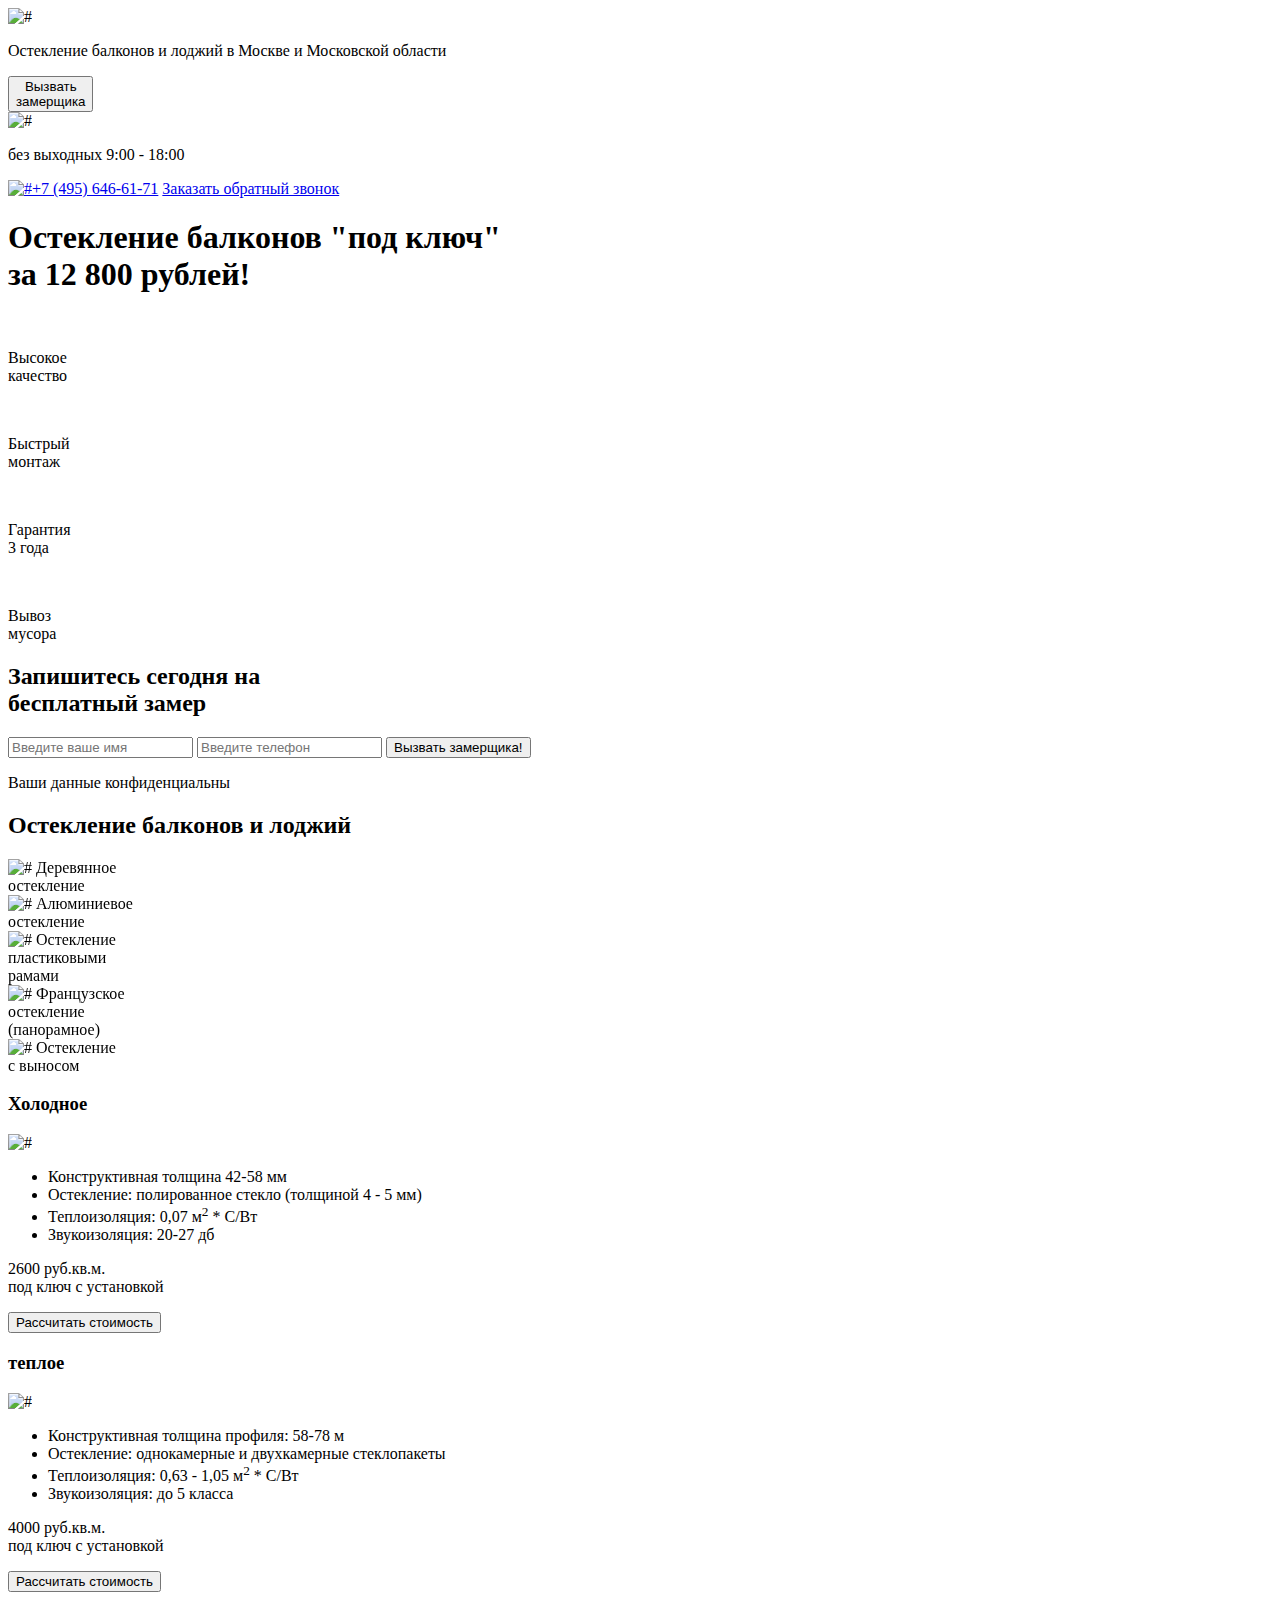
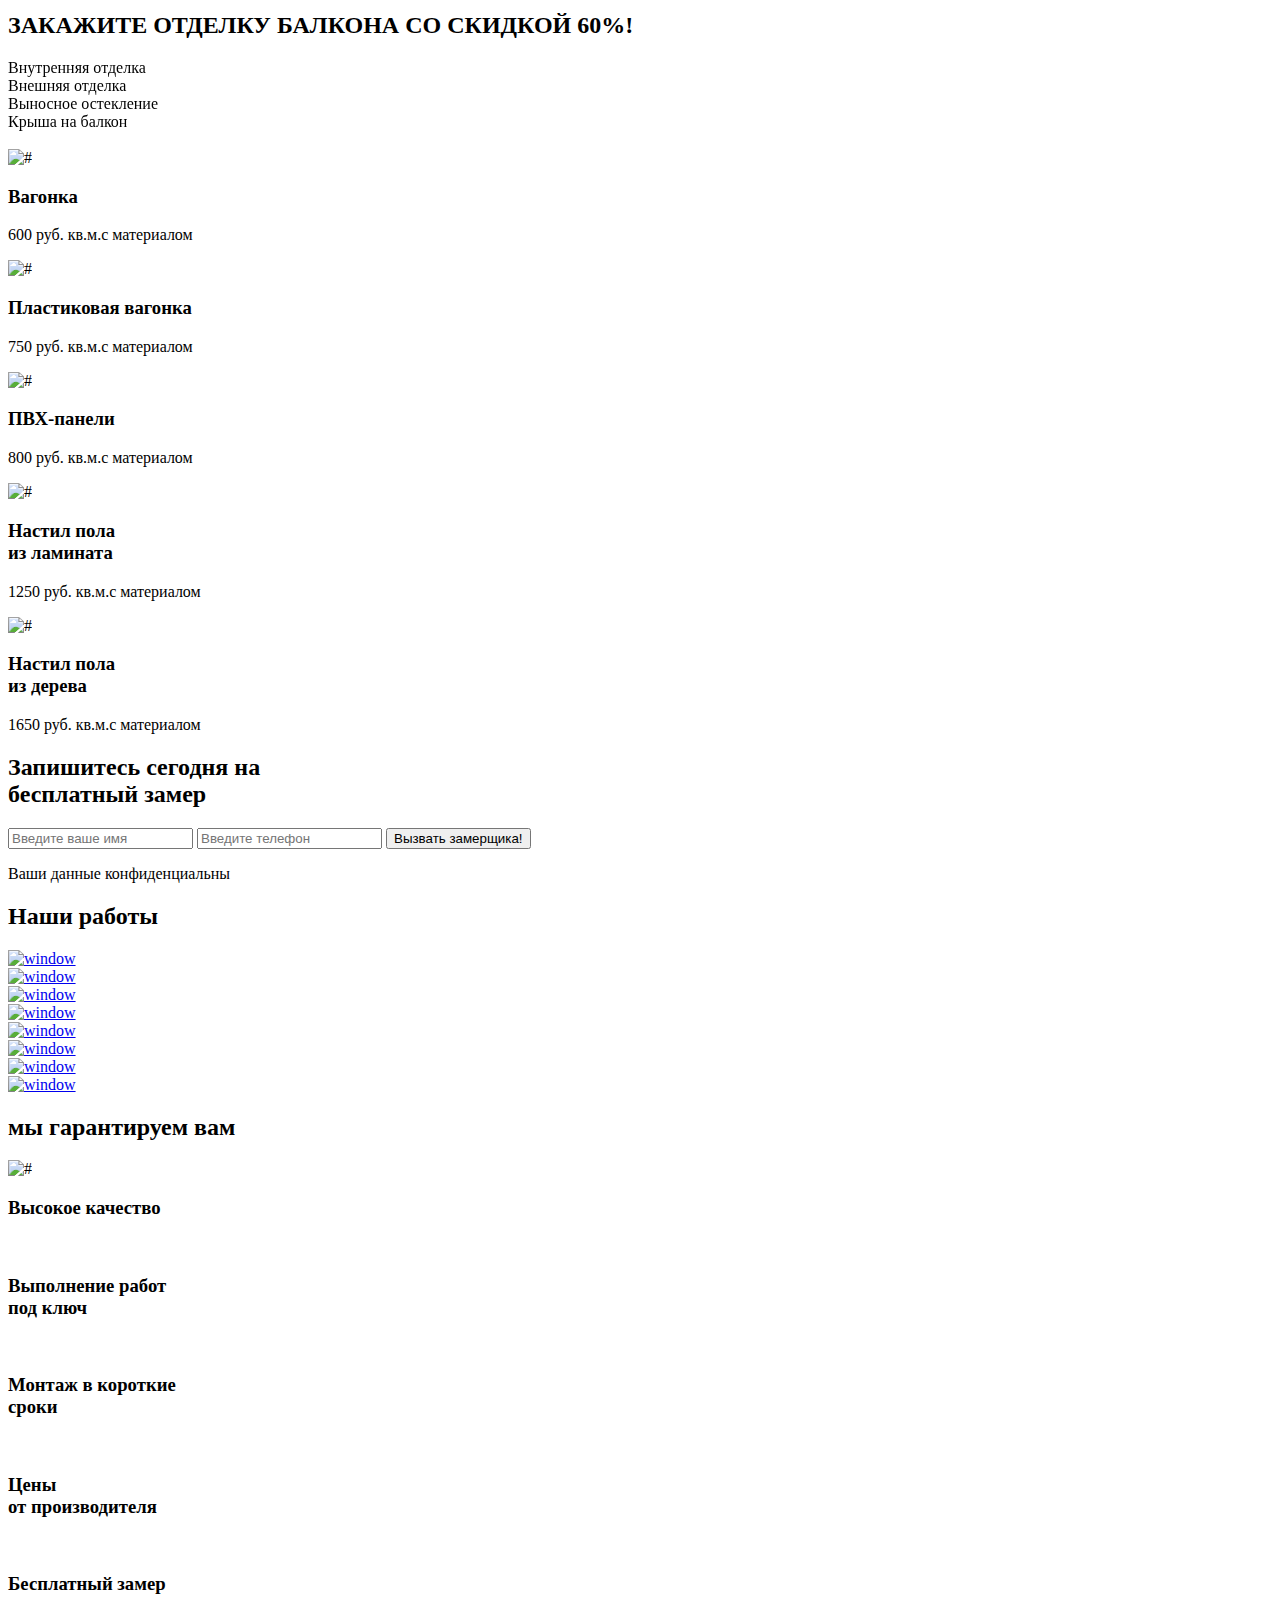
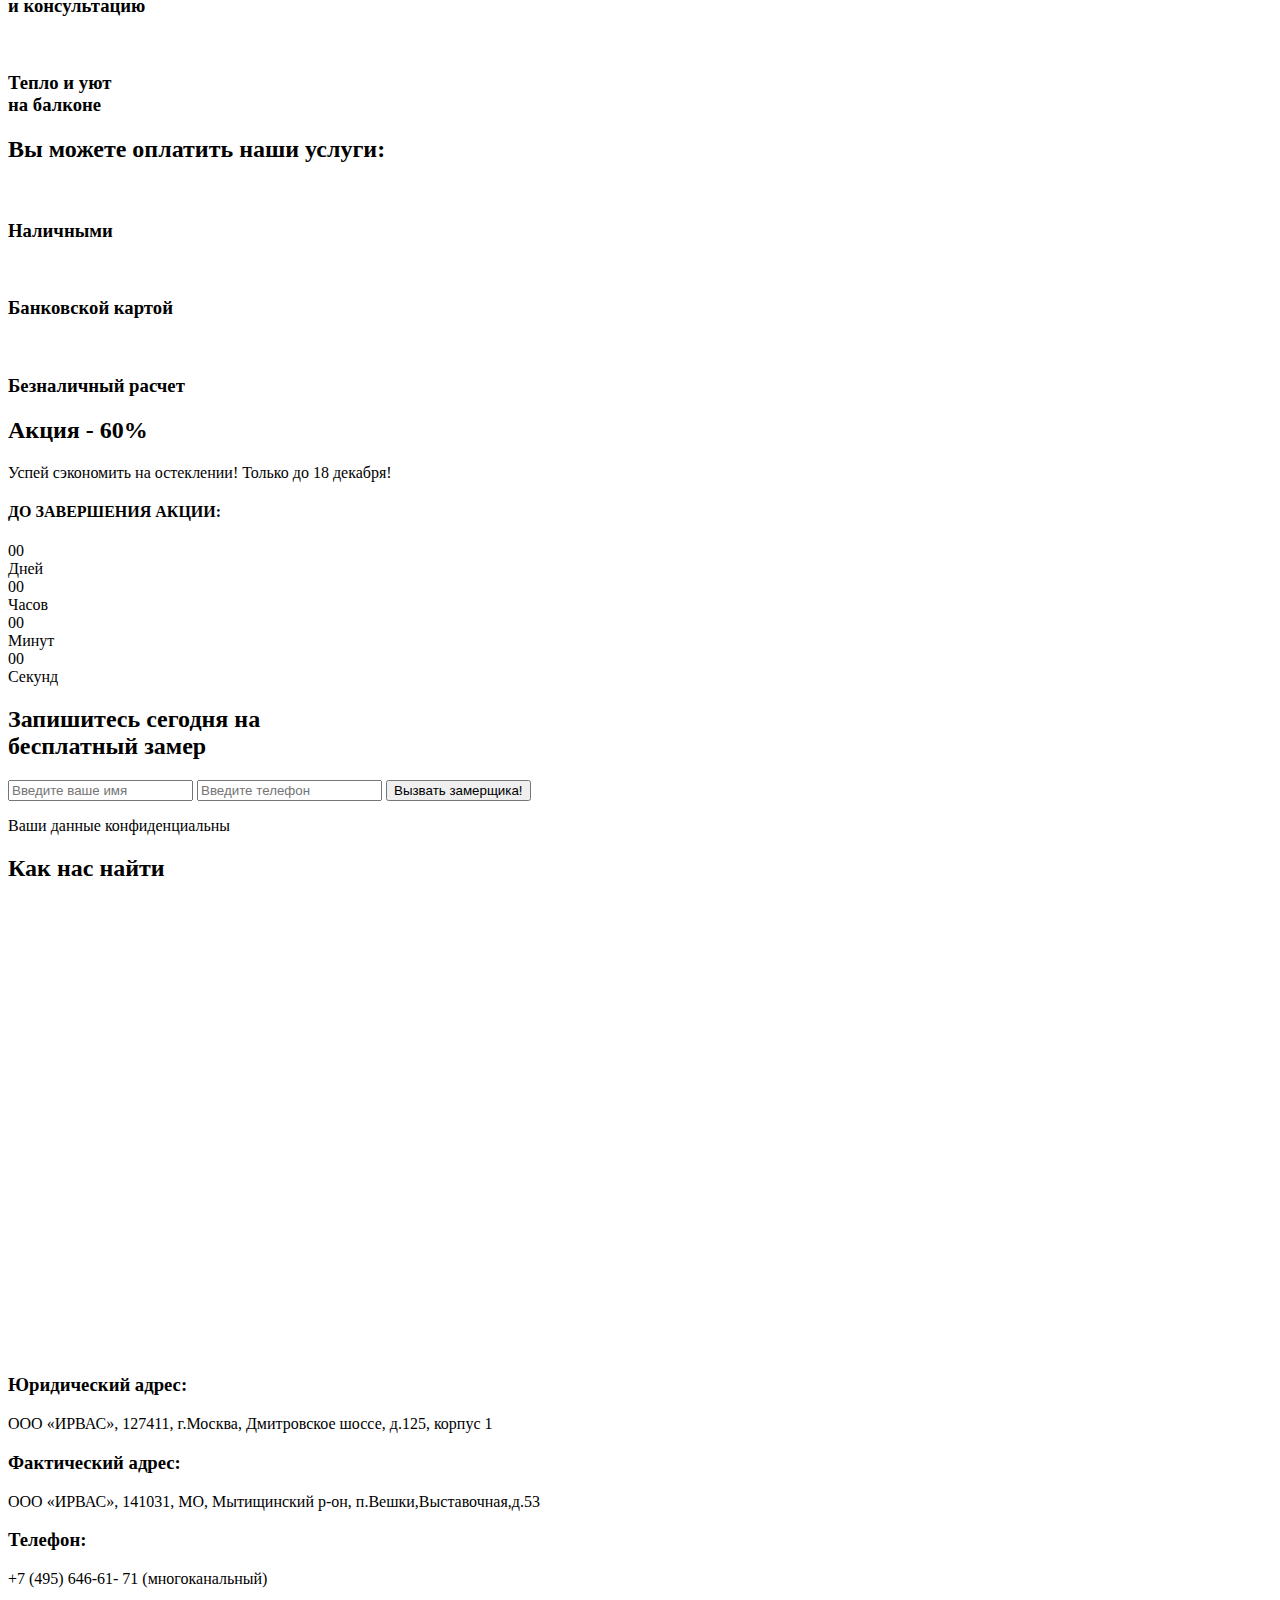
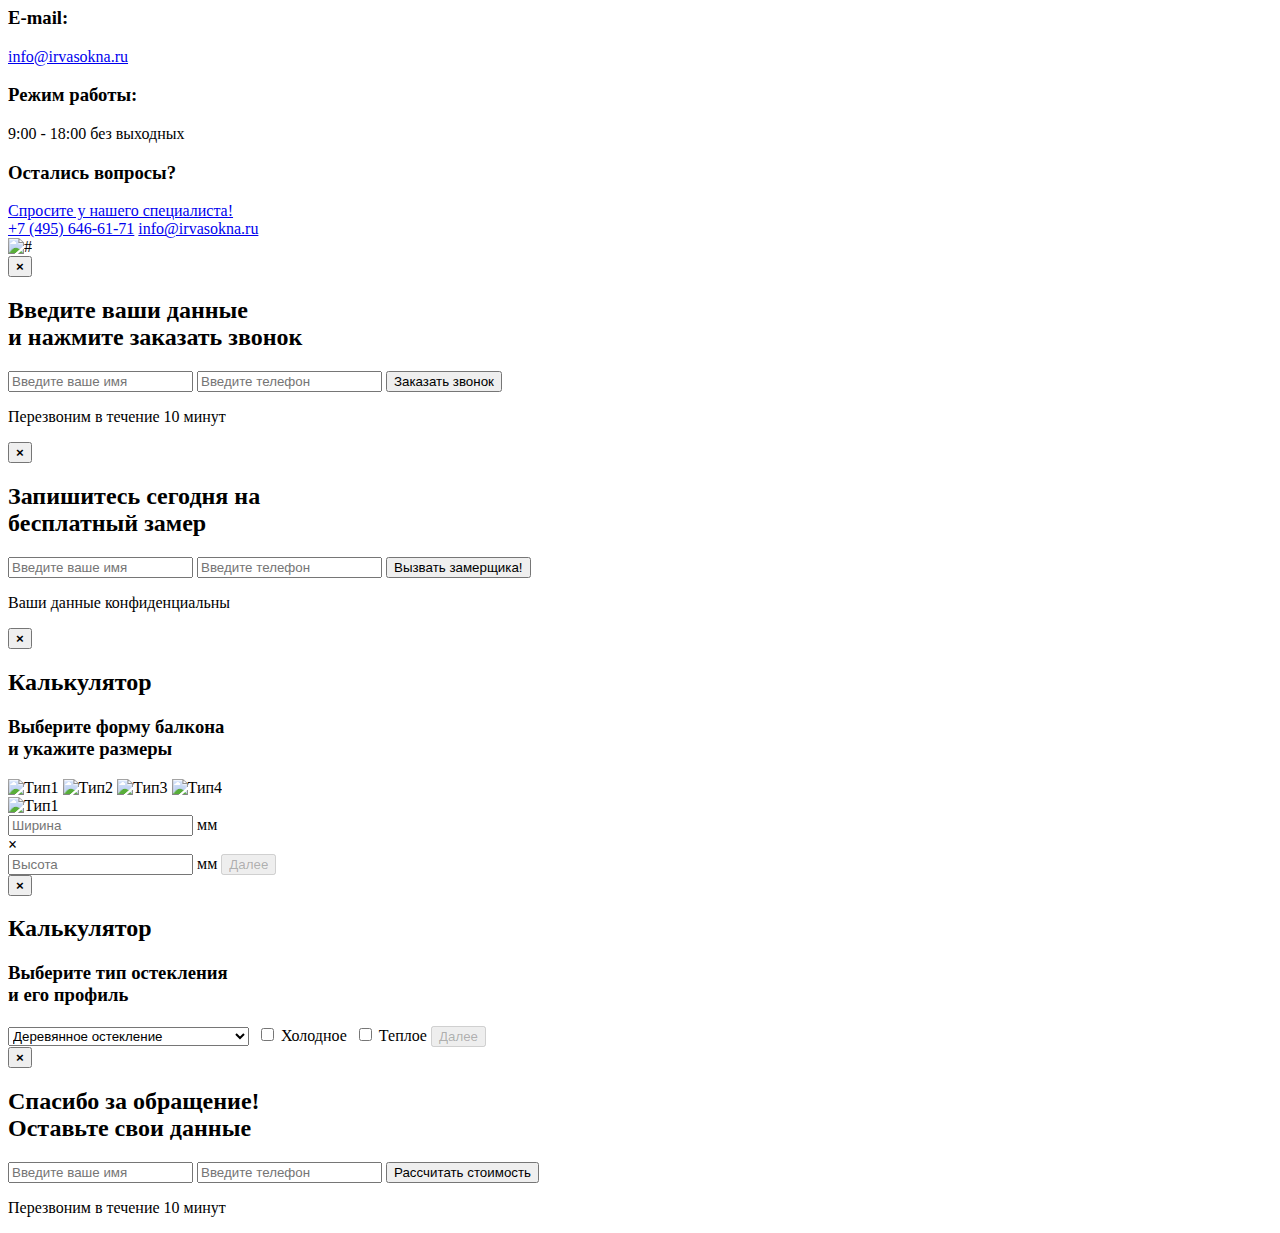
==== commit 5447d438: "Add files via upload" ====
--- a/index.html
+++ b/index.html
@@ -1,359 +1,922 @@
-<!DOCTYPE html>
-<html lang="ru">
-<head>
-    <meta charset="UTF-8">
-    <meta http-equiv="X-UA-Compatible" content="IE=edge">
-    <meta name="viewport" content="width=device-width, initial-scale=1.0">
-    <title>Document</title>
-    <link rel="shortcut icon" href="icons/favicon.ico" type="image/x-icon">
-    <link href="https://fonts.googleapis.com/css2?family=Roboto:wght@100;300;400;700&display=swap" rel="stylesheet">
-    <link rel="stylesheet" href="css/bootstrap-reboot.min.css">
-    <link rel="stylesheet" href="css/bootstrap-grid.min.css">
-    <link rel="stylesheet" href="https://use.fontawesome.com/releases/v5.8.2/css/all.css" integrity="sha384-oS3vJWv+0UjzBfQzYUhtDYW+Pj2yciDJxpsK1OYPAYjqT085Qq/1cq5FLXAZQ7Ay" crossorigin="anonymous">
-    <link rel="stylesheet" href="css/fonts.css">
-    <link rel="stylesheet" href="css/style.min.css">
-</head>
-<body>
-    <header>
-        <nav>
-            <div class="container">
-                <ul class="menu">
-                    <li class="menu_items"><a href="#" class="menu_link">Главная</a></li>
-                    <li class="menu_items"><a href="#require" class="menu_link">Со своим автомобилем</a></li>
-                    <li class="menu_items"><a href="#require" class="menu_link">На автомобиле компании</a></li>
-                    <li class="menu_items"><a href="#require_block" class="menu_link">Требования</a></li>
-                    <li class="menu_items"><a href="#contacts" class="menu_link">Контакты</a></li>
-                    <li class="menu_items"><a href="#" class="menu_link">Оставить заявку</a></li>
-                </ul>
-                <div class="hamburger">
-                    <span></span>
-                    <span></span>
-                    <span></span>
-                </div>
-            </div>
-        </nav>
-        <div class="subheader">
-            <div class="container">
-                <div class="row">
-                    <div class="col-6 col-md-4 offset-md-1"> <!-- offset-md - отсуп слева на 1 кол -->
-                        <a href="#" class="subheader_logo"><img src="img/Uber.png" alt="uber"></a>
-                        <div class="subheader_official">Официальный партнер Uber в Москве</div>
-                    </div>
-
-                    <div class="xn-hidden col-6 col-md-3 offset-md-1 col-xl-2 offset-xl-2">
-                        <div class="subheader_call">Звоните нам ежедневно</div>
-                        <a href="tel:+74957970988" class="subheader_phone">8 495 797 09 88</a>
-                    </div>
-                    <div class="col-6 col-md-3 col-lg-2">
-                        <a href="tel:+74957970988" class="xs-visible subheader_phone">8 495 797 09 88</a>
-                        <button class="subheader_btn">заказать звонок</button>
-                    </div>
-                </div>
-            </div>
-        </div>
-    </header>
-
-    <section class="promo">
-        <div class="container">
-            <div class="row">
-                <div class="col-md-12 offset-md-0 col-lg-10 offset-lg-1">
-                    <h1 class="promo_header">КОМПАНИЯ UBER PARTNERS!</h1>
-                    <h2 class="promo_subheader">ПРИГЛАШАЕМ ВОДИТЕЛЕЙ! НА СВОЕМ АВТО!</h2>    
-                    <div class="promo_descr">
-                        Компания UBER динамически развивающаяся. Компания на рынке занимает лидирующее место среди
-                        таксомоторных компаний, Компания абсолютно прозрачная вы можете контролировать все процессы у себя в личном кабинете. Бонуcная система.Помимо выполненной работы по заказам, компания начисляет бонусы за
-                        пиковое время.
-                        <br><br>
-                        Мы одни из партнеров и зарекомендовали себя как одна из лучших команд в городе Москве. Водители у нас
-                        зарабатывают от 80000- 120000 в месяц.
-                    </div>
-                    <button class="promo_btn">ОТПРАВИТЬ ЗАЯВКУ!</button>
-
-                </div>
-            </div>
-        </div>
-    </section>
-
-    <section class="cooperation">
-        <div class="container">
-            <div class="row">
-                <div class="col-md-2 offset-md-5">
-                    <h2 class="title">преимущества</h2>
-                </div>
-                <div class="col-md-8 offset-md-2">
-                    <h2 class="cooperation_subheader">8 причин начать работать с нами</h2>
-                </div>
-            </div>
-            <div class="row">
-                <div class="col-md-6">
-                    <div class="cooperation_text">
-                        <div class="coop_icon">
-                            <img src="icons/Иконка-1.png" alt="1" class="cooperation_img">
-                        </div>
-                        <div class="cooperation_descr"> <span class="cooperation_title">Никаких наличных, оплата происходит автоматически.</span> Стоимость поездки оплачивается пассажиром с привязанной банковской карты, т.е. нет никаких рисков связанных с перевозкой наличности как для пассажира, так и для водителя, Вам не нужно искать мелкие деньги для размена.</div>
-                    </div>
-                </div>
-                <div class="col-md-6">
-                    <div class="cooperation_text">
-                        <div class="coop_icon">
-                            <img src="icons/Иконка-4.png" alt="2" class="cooperation_img">
-                        </div>
-                        <div class="cooperation_descr"> <span class="cooperation_title">Комиссия 8% + БОНУСЫ.</span> У нас минимальная комиссия и мы выплачиваем бонусы за каждую поездку, некоторые наши конкуренты оставляют бонусы себе. Мы работаем честно и с нами водители зарабатывают больше!</div>
-                    </div>
-                    
-                </div>
-            </div>
-
-            <div class="row">
-                <div class="col-md-6">
-                    <div class="cooperation_text">
-                        <div class="coop_icon">
-                            <img src="icons/Иконка-5.png" alt="3" class="cooperation_img">                        
-                        </div>
-                        <div class="cooperation_descr"> <span class="cooperation_title">Высокий доход с гарантированными выплатами</span> Мы выплачиваем заработную плату на личную банковскую карту водителя! Вам не нужно оформлять ООО, ИП, платить налоги, подавать декларацию, оплачивать бухгалтерские услуги и ведение банковского счета.</div>
-                    </div>
-                </div>
-
-                <div class="col-md-6">
-                    <div class="cooperation_text">
-                        <div class="coop_icon">
-                            <img src="icons/Иконка-2.png" alt="4" class="cooperation_img">
-                        </div>
-                        <div class="cooperation_descr"> <span class="cooperation_title">Работа в удобное время, никаких графиков</span> Вы просто нажимаете кнопку выйти на линию для начала работы, когда решите закончить, нажимаете выйти с линии. Вы можете подраба-
-                            тывать только утром, вечером, в выходные или праздничные дни! </div>
-                    </div> 
-                </div>
-            </div>
-            <div class="row">
-                <div class="col-md-6">
-                    <div class="cooperation_text">
-                        <div class="coop_icon">
-                            <img src="icons/Иконка-7.png" alt="5" class="cooperation_img">
-                        </div>
-                        <div class="cooperation_descr"> <span class="cooperation_title">Комфортное, прозрачное и простое подключение</span> Мы подключаем дистанционно и бесплатно, Вам нет необходимости приезжать к нам! Вы присылаете нам копии документов, мы регистрируем Вас и присылаем данные для подключения, через 1-2 дня Вы можете начинать работать!></div>
-                    </div>
-                </div>
-                <div class="col-md-6">
-                    <div class="cooperation_text">
-                        <div class="coop_icon">
-                            <img src="icons/Иконка-6.png" alt="6" class="cooperation_img">
-                        </div>
-                        <div class="cooperation_descr">  <span class="cooperation_title">Всегда большое количество заказов</span> Приложение показывает, где на данный момент больше всего заказов и где действуют повышенные тарифы. У Вас не будет простоя и холостых пробегов. Наши пассажиры всегда приятные и абсолютно неконфликтные люди, которых приятно возить.</div>
-                    </div>
-                </div>
-            </div>
-            <div class="row">
-                <div class="col-md-6">
-                    <div class="cooperation_text">
-                        <div class="coop_icon">
-                            <img src="icons/Иконка.png" alt="7" class="cooperation_img">
-                        </div>
-                        <div class="cooperation_descr"> <span class="cooperation_title">Круглосуточная поддержка</span> В Uber действует круглосуточная поддержка водителей по электронной почте. Если что-то непонятно, Вы всегда можете задать вопрос через On-line консультацию.</div>
-                    </div>
-                </div>
-                <div class="col-md-6">
-                    <div class="cooperation_text">
-                        <div class="coop_icon">
-                            <img src="icons/Иконка-3.png" alt="8" class="cooperation_img">
-                        </div>
-                        <div class="cooperation_descr"> <span class="cooperation_title">Без шашечек и наклеек</span> Вам не нужно менять цвет, устанавливать «шашки» на автомобиль и обклеивать его наклейками.</div>
-                    </div>
-                </div>
-            </div>
-        </div>
-    </section>
-
-    <section class="mobile">
-        <div class="container">
-            <h2 class="title">Возможности</h2>
-            <h2 class="cooperation_subheader">мобильное приложение убер</h2>
-            <h3 class="descr">Сделайте заказ, совершите поездку и оплатите ее стоимость, используя свой мобильный телефон</h3>
-
-            <div class="row">
-                <div class="col-md-4">
-                    <div class="mobile_item mobile_item_1">
-                        <div class="mobile_item_subtitle">оформление заказа одним касанием</div>
-                        <div class="mobile_item_plus"></div>
-                    </div>
-                </div>
-                <div class="col-md-4">
-                    <div class="mobile_item mobile_item_2">
-                        <div class="mobile_item_subtitle">надежная подача</div>
-                        <div class="mobile_item_plus"></div>
-                    </div>
-                </div>
-                <div class="col-md-4">
-                    <div class="mobile_item mobile_item_3">
-                        <div class="mobile_item_subtitle">прозрачные цены</div>
-                        <div class="mobile_item_plus"></div>
-                    </div>
-                </div>
-                <div class="col-md-4">
-                    <div class="mobile_item mobile_item_4">
-                        <div class="mobile_item_subtitle">безналичная оплата</div>
-                        <div class="mobile_item_plus"></div>
-                    </div>
-                </div>
-                <div class="col-md-4">
-                    <div class="mobile_item mobile_item_5">
-                        <div class="mobile_item_subtitle">обратная связь</div>
-                        <div class="mobile_item_plus"></div>
-                    </div>
-                </div>
-                <div class="col-md-4">
-                    <div class="mobile_item mobile_item_6">
-                        <div class="mobile_item_subtitle">разделить
-                            стоимость поездки</div>
-                        <div class="mobile_item_plus"></div>
-                    </div>
-                </div>
-            </div>
-        </div>
-    </section>
-
-    <section class="car">
-        <div class="container">
-            <div class="black"></div>
-            <h2 class="title title_white">Возможности</h2>
-            <h2 class="cooperation_subheader cooperation_subheader_white">Выбор - отличная штука!</h2>
-            <h3 class="descr descr_white" >Закажите автомобиль, который подходит вам по стилю и бюджету</h3>
-            
-            <img src="img/Автомобиль.png" alt="car" class="car_img"> 
-            
-            <div class="car_choose">Машины на каждый день.
-                <br>
-                 Лучше, быстрее и дешевле, чем такси
-            </div>
-        </div>
-    </section>
-
-    <section class="require" id="require">
-        <div class="container">
-            <h2 class="title">Возможности</h2>
-            <h2 class="cooperation_subheader" >условия и требования</h2>
-
-            <div class="row">
-                <div class="col-md-6">
-                    <div class="require_block">
-                        <div class="require_title">УСЛОВИЯ: со своим авто:</div>
-                        <ul class="require_list">
-                            <li>Подключаем к системе UBER под 10%.</li>
-                            <li>Ни каких взносов 0%!</li>
-                            <li>Можем подключать удаленно без приезда в офис</li>
-                            <li>ИП не требуется</li>
-                            <li>Заказы распределяются без учета рейтинга ближайшим водителям</li>
-                            <li>Работа только по безналичному расчету</li>
-                            <li>Деньги перечисляем на карту водителю или наличными в офисе</li>
-                            <div class="require_descr">В день заработок составляет 7000-12000р + бонус 3000т рублей</div>
-                        </ul>
-                    </div>
-                </div>
-                <div class="col-md-6">
-                    <div class="require_block">
-                        <div class="require_title">УСЛОВИЯ: на авто компании:</div>
-                        <ul class="require_list">
-                            <li>Предоставляем авто без залога</li>
-                            <li>Без ежедневных выплат по аренде</li>
-                            <li>Среда пятница и суббота работа на компанию остальные дни вы работаете на себя</li>
-                        </ul>
-                    </div>                    
-                </div>
-
-                <div class="col-md-6">
-                    <div class="require_block require_block_nmb warning" id="require_block">
-                        <div class="require_title">ТРЕБОВАНИЕ:</div>
-                        <ul class="require_list warning">
-                            <li>Наличие автомобиля без рекламы</li>
-                            <li>Автомобиль не должен быть желтый и не с желтыми номерами</li>
-                            <li>Машина не старше 3 лет</li>
-                            <li>Стаж вождения не менее 3 лет</li>
-                            <li>Дивайс на системе андроид 4.0и выше(самсунг)</li>
-                        </ul>
-                    </div>
-                </div>
-
-                <div class="col-md-6">
-                    <div class="require_block require_block_nmb warning">
-                        <div class="require_title warning">ДОКУМЕНТЫ:</div>
-                        <ul class="require_list">
-                            <li>Права 2 стороны</li>
-                            <li>Паспорт лицевая сторона</li>
-                            <li>СтС</li>
-                            <li>Лицензия( если есть)</li>
-                            <li>Номер телефона</li>
-                            <li>Номер карты для перечисления денег(указать в письме)!</li>
-                        </ul>
-                    </div>
-                </div>
-
-            </div> 
-        </div>
-    </section>
-
-    <section class="world">
-        <div class="container">
-            <h2 class="title title_white">города</h2>
-            <h2 class="cooperation_subheader cooperation_subheader_white world_white_1">По всему миру</h2>
-            <h3 class="descr descr_white world_white_2">Мы в вашем городе и по всему миру</h3>
-            <div class="world_watch">
-                <a href="#">посмотреть все города</a>
-            </div>
-        </div>
-    </section>
-
-    <footer>
-        <div class="footer_divider"></div>
-        <div class="footer_wrapper" id="contacts">
-            <!-- Если не оборачивать каждый блок в обертку - получится криво -->
-            <div>
-                <div class="footer_social">
-                    <a href="#" class="footer_social_item">
-                        <i class="fab fa-facebook-f"></i>
-                    </a>
-                    <a href="#" class="footer_social_item">
-                        <i class="fab fa-twitter"></i>
-                    </a>
-                    <a href="#" class="footer_social_item">
-                        <i class="fab fa-linkedin"></i>
-                    </a>
-                    <a href="#" class="footer_social_item">
-                        <i class="fab fa-instagram"></i>
-                    </a>
-                </div>
-            </div>
-            <div>
-                <div class="footer_links">
-                    <div class="footer_links_main">
-                        <a href="#">на главную</a>
-                        <a href="#">города</a>
-                        <a href="#">для водителей</a>
-                    </div>
-                    <div class="footer_links_sub">
-                        <a href="#">центр поддержки</a>
-                        <a href="#">вакансии</a>
-                        <a href="#">разработчики</a>
-                        <a href="#">блог</a>
-                        <a href="#">о нас</a>
-                    </div>
-                    <a href="#" class="footer_links_lang">Русский</a>
-                </div>
-            </div>
-            <div>
-                <div class="footer_mobile">
-                    <a href="#">
-                        <img src="img/appStore.png" alt="App Store">
-                    </a>
-                    <a href="#">
-                        <img src="img/google.png" alt="google">
-                    </a>
-                    <a href="#">
-                        <img src="img/window.png" alt="window">
-                    </a>
-                </div>
-            </div>
-        </div>
-    </footer>
-
-    <script src="js/script.js"></script>
-</body>
+<!DOCTYPE html>
+<html lang="ru">
+  <head>
+    <meta charset="utf-8">
+    <meta http-equiv="X-UA-Compatible" content="IE=edge">
+    <meta name="viewport" content="width=device-width, initial-scale=1">
+    <link rel="icon" href="/favicon.ico">
+    <title>Ирвас окна</title>
+    <link href="assets/css/bootstrap.css" rel="stylesheet">
+    <!-- Fonts -->
+    <link href="https://fonts.googleapis.com/css?family=Open+Sans:400,700" rel="stylesheet">
+    <!-- Slick Slider -->
+    <link rel="stylesheet" href="assets/slick/slick.css">
+    <link rel="stylesheet" href="assets/slick/slick-theme.css">
+    <!-- Animate -->
+    <link rel="stylesheet" href="assets/css/animate.min.css">
+    <link href="assets/css/style.css" rel="stylesheet">
+  </head>
+
+  <body>
+    <header class="header">
+      <div class="container">
+        <div class="row">
+
+          <div class="col-md-5 col-sm-3 col-xs-12">
+            <div class="logo">
+              <div class="logo_img">
+                <img src="assets/img/header/logo.png" alt="#">
+              </div>
+              <p>Остекление балконов и лоджий в Москве и Московской области</p>
+            </div>
+          </div>
+
+          <div class="col-md-2 col-sm-3 col-xs-12">
+           <div class="header_btn_wrap">
+             <div class="header_btn_wrap_block">
+               <button class="header_btn text-uppercase text-left popup_engineer_btn">
+                   Вызвать <br>замерщика
+               </button>
+             </div>
+           </div>
+          </div>
+
+          <div class="col-md-2 col-sm-3 col-xs-6 text-left">
+            <div class="working_hours">
+              <div class="working_hours_img">
+                <img src="assets/img/header/clock.png" alt="#">
+              </div>
+              <p>без выходных <span>9:00 - 18:00</span></p>
+            </div>
+          </div>
+
+          <div class="col-md-3 col-sm-3 col-xs-6">
+            <div class="contact_us">
+              <div class="contact_us_wrap">
+                <a href="#"><img src="assets/img/header/phone.png" alt="#">+7 (495) 646-61-71</a>
+                <a class="phone_link" href="#">Заказать обратный звонок</a>
+              </div>
+            </div>
+          </div>
+
+        </div>
+      </div>
+    </header>
+    
+    <!-- Main -->
+    <main class="main">
+      <div class="container">
+        <div class="row">
+
+          <div class="col-lg-6 col-md-7 wow fadeInLeft">
+            <h1><span>Остекление балконов "под ключ"<br></span>за 12 800 рублей!</h1>
+            <div class="main_features">
+
+             <div class="row">
+
+               <div class="col-sm-3 col-xs-6">
+                 <div class="main_features_block">
+                   <img src="assets/img/main/icons/quality.png" alt="">
+                   <p>Высокое <br>качество</p>
+                 </div>
+               </div>
+
+               <div class="col-sm-3 col-xs-6">
+                 <div class="main_features_block">
+                   <img src="assets/img/main/icons/time.png" alt="">
+                   <p>Быстрый <br>монтаж</p>
+                 </div>
+               </div>
+
+              <div class="col-sm-3 col-xs-6">
+                <div class="main_features_block">
+                  <img class="small_img" src="assets/img/main/icons/guaranty.png" alt="">
+                  <p>Гарантия <br>3 года</p>
+                </div>
+              </div>
+
+               <div class="col-sm-3 col-xs-6">
+                 <div class="main_features_block">
+                   <img class="small_img" src="assets/img/main/icons/delivery.png" alt="">
+                   <p>Вывоз <br>мусора</p>
+                 </div>
+               </div>
+
+             </div>
+
+            </div>
+          </div>
+
+          <div class="col-lg-4 col-lg-offset-2 col-md-5 col-md-offset-0 col-sm-8 col-sm-offset-2 col-xs-12 wow fadeInRight">
+            <form class="form main_form" action="#">
+              <h2>Запишитесь сегодня на <br><span>бесплатный замер</span></h2>
+              <input class="form-control form_input" name="user_name" required type="text" placeholder="Введите ваше имя">
+              <input class="form-control form_input" name="user_phone" required type="text" placeholder="Введите телефон">
+              <button class="text-uppercase btn-block button" name="submit" type="submit">Вызвать замерщика!</button>
+              <p class="form_notice">Ваши данные конфиденциальны</p>
+            </form>
+          </div>
+
+        </div>
+      </div>
+    </main>
+
+    <!-- Glazing -->
+    <section class="glazing">
+      <div class="container">
+
+        <div class="section_header">
+          <h2>Остекление балконов и лоджий</h2>
+          <div class="section_header_sub"></div>
+        </div>
+
+        <!-- Slider -->
+        <div class="glazing_slider">
+          <div class="glazing_block text-center wow fadeInUp">
+            <img src="assets/img/glazing/icons/1.png" alt="#">
+            <a class="tree_link">Деревянное <br>остекление</a>
+          </div>
+          <div class="glazing_block text-center wow fadeInUp" data-wow-delay="0.1s">
+            <img src="assets/img/glazing/icons/2.png" alt="#">
+            <a class="aluminum_link">Алюминиевое <br>остекление</a>
+          </div>
+          <div class="glazing_block text-center wow fadeInUp" data-wow-delay="0.2s">
+            <img src="assets/img/glazing/icons/3.png" alt="#">
+            <a class="plastic_link">Остекление <br>пластиковыми <br>рамами</a>
+          </div>
+          <div class="glazing_block text-center wow fadeInUp" data-wow-delay="0.3s">
+            <img src="assets/img/glazing/icons/4.png" alt="#">
+            <a class="french_link">Французское <br>остекление <br>(панорамное)</a>
+          </div>
+          <div class="glazing_block text-center wow fadeInUp" data-wow-delay="0.4s">
+            <img src="assets/img/glazing/icons/5.png" alt="#">
+            <a class="rise_link">Остекление <br>с выносом</a>
+          </div>
+        </div>
+
+        <!-- Tree -->
+        <div class="row tree glazing_content faded">
+
+          <div class="col-md-6 no-padding">
+           <div class="glazing_cold">
+             <h3>Холодное</h3>
+             <img src="assets/img/glazing/img_cold.png" alt="#">
+             <ul>
+               <li>Конструктивная толщина 42-58 мм</li>
+               <li>Остекление: полированное стекло (толщиной 4 - 5 мм)</li>
+               <li>Теплоизоляция: 0,07 м<sup>2</sup> * С/Вт</li>
+               <li>Звукоизоляция: 20-27 дб</li>
+             </ul>
+           </div> 
+            <div class="glazing_price">
+                <p>2600 руб.кв.м.<br><span>под ключ с установкой</span></p>
+                <button class="button glazing_price_btn text-uppercase popup_calc_btn">Рассчитать стоимость</button>
+            </div>
+          </div>
+
+          <div class="col-md-6 no-padding">
+            <div class="glazing_warm">
+              <h3>теплое</h3>
+              <img src="assets/img/glazing/img_warm.png" alt="#">
+              <ul>
+                <li>Конструктивная толщина профиля: 58-78 м</li>
+                <li>Остекление: однокамерные и двухкамерные стеклопакеты</li>
+                <li>Теплоизоляция: 0,63 - 1,05 м<sup>2</sup> * С/Вт</li>
+                <li>Звукоизоляция: до 5 класса</li>
+              </ul>
+            </div> 
+             <div class="glazing_price">
+                 <p>4000 руб.кв.м.<br><span>под ключ с установкой</span></p>
+                 <button class="button glazing_price_btn text-uppercase popup_calc_btn">Рассчитать стоимость</button>
+             </div>
+          </div>
+
+        </div> <!-- /Tree -->
+
+        <!-- Aluminum -->
+        <div class="row aluminum glazing_content faded">
+
+          <div class="col-md-6 no-padding">
+           <div class="glazing_cold">
+             <h3>Холодное</h3>
+             <img src="assets/img/glazing/aluminum/cold.jpg" alt="#">
+             <ul>
+               <li>Конструктивная толщина 40-50 мм</li>
+               <li>Остекление: полированное стекло (толщиной 4 - 5 мм)</li>
+               <li>Теплоизоляция: 0,07 м<sup>2</sup> * С/Вт</li>
+               <li>Звукоизоляция: 20-27 дб</li>
+             </ul>
+           </div> 
+            <div class="glazing_price">
+                <p>4000 руб.кв.м.<br><span>под ключ с установкой</span></p>
+                <button class="button glazing_price_btn text-uppercase popup_calc_btn">Рассчитать стоимость</button>
+            </div>
+          </div>
+
+          <div class="col-md-6 no-padding">
+            <div class="glazing_warm">
+              <h3>теплое</h3>
+              <img src="assets/img/glazing/aluminum/warm.jpg" alt="#">
+              <ul>
+                <li>Конструктивная толщина профиля: 60-68 м</li>
+                <li>Остекление: однокамерные и двухкамерные стеклопакеты</li>
+                <li>Теплоизоляция: 0,63 - 1,05 м<sup>2</sup> * С/Вт</li>
+                <li>Звукоизоляция: до 5 класса</li>
+              </ul>
+            </div> 
+             <div class="glazing_price">
+                 <p>8000 руб.кв.м.<br><span>под ключ с установкой</span></p>
+                 <button class="button glazing_price_btn text-uppercase popup_calc_btn">Рассчитать стоимость</button>
+             </div>
+          </div>
+
+        </div> <!-- /Aluminum -->
+
+        <!-- Plastic -->
+        <div class="row plastic glazing_content faded">
+
+          <div class="col-md-6 col-md-offset-3 no-padding">
+            <div class="glazing_warm">
+              <h3>теплое</h3>
+              <img src="assets/img/glazing/plastic/warm.jpg" alt="#">
+              <ul>
+                <li>Конструктивная толщина профиля: 58-70 м</li>
+                <li>Остекление: однокамерные и двухкамерные стеклопакеты</li>
+                <li>Теплоизоляция: 0,63 - 1,05 м<sup>2</sup> * С/Вт</li>
+                <li>Звукоизоляция: до 5 класса</li>
+              </ul>
+            </div> 
+             <div class="glazing_price">
+                 <p>5500 руб.кв.м.<br><span>под ключ с установкой</span></p>
+                 <button class="button glazing_price_btn text-uppercase popup_calc_btn">Рассчитать стоимость</button>
+             </div>
+          </div>
+
+        </div> <!-- /Plastic -->
+
+        <!-- French -->
+        <div class="row french glazing_content faded">
+
+          <div class="col-md-6 no-padding">
+           <div class="glazing_cold">
+             <h3>Пластик</h3>
+             <img src="assets/img/glazing/french/plastic.jpg" alt="#">
+             <ul>
+               <li>Конструктивная толщина 58-70 мм</li>
+               <li>Остекление: однокамерные и двухкамерные стеклопакеты</li>
+               <li>Теплоизоляция: 0,63 - 1,05 м<sup>2</sup> * С/Вт</li>
+               <li>Звукоизоляция: до 5 класса</li>
+             </ul>
+           </div> 
+            <div class="glazing_price">
+                <p>5500 руб.кв.м.<br><span>под ключ с установкой</span></p>
+                <button class="button glazing_price_btn text-uppercase popup_calc_btn">Рассчитать стоимость</button>
+            </div>
+          </div>
+
+          <div class="col-md-6 no-padding">
+            <div class="glazing_warm">
+              <h3>Алюминий</h3>
+              <img src="assets/img/glazing/french/aluminum.jpg" alt="#">
+              <ul>
+                <li>Конструктивная толщина профиля: 60-68 мм</li>
+                <li>Остекление: однокамерные и двухкамерные стеклопакеты</li>
+                <li>Теплоизоляция: 0,63 - 1,05 м<sup>2</sup> * С/Вт</li>
+                <li>Звукоизоляция: до 5 класса</li>
+              </ul>
+            </div> 
+             <div class="glazing_price">
+                 <p>8000 руб.кв.м.<br><span>под ключ с установкой</span></p>
+                 <button class="button glazing_price_btn text-uppercase popup_calc_btn">Рассчитать стоимость</button>
+             </div>
+          </div>
+
+        </div> <!-- /French -->
+
+        <!-- Rise -->
+        <div class="row rise glazing_content faded">
+
+          <div class="col-md-6 no-padding">
+           <div class="glazing_cold">
+             <h3>Алюминий</h3>
+             <img src="assets/img/glazing/rise/aluminum.jpg" alt="#">
+             <ul>
+               <li>Конструктивная толщина 40-50 мм</li>
+               <li>Остекление: полированное стекло (толщиной 4 - 5 мм)</li>
+               <li>Теплоизоляция: 0,07 м<sup>2</sup> * С/Вт</li>
+               <li>Звукоизоляция: 20-27 дб</li>
+             </ul>
+           </div> 
+            <div class="glazing_price">
+                <p>4000 руб.кв.м.<br><span>под ключ с установкой</span></p>
+                <button class="button glazing_price_btn text-uppercase popup_calc_btn">Рассчитать стоимость</button>
+            </div>
+          </div>
+
+          <div class="col-md-6 no-padding">
+            <div class="glazing_warm">
+              <h3>Дерево</h3>
+              <img src="assets/img/glazing/rise/tree.jpg" alt="#">
+              <ul>
+                <li>Конструктивная толщина профиля: 40-42 мм</li>
+                <li>Остекление: полированное стекло (толщиной 4 мм)</li>
+                <li>Теплоизоляция: 0,07 м<sup>2</sup> * С/Вт</li>
+                <li>Звукоизоляция: 20-27 дб</li>
+              </ul>
+            </div> 
+             <div class="glazing_price">
+                 <p>8000 руб.кв.м.<br><span>под ключ с установкой</span></p>
+                 <button class="button glazing_price_btn text-uppercase popup_calc_btn">Рассчитать стоимость</button>
+             </div>
+          </div>
+
+        </div><!-- /Rise -->
+
+
+      </div>
+    </section>
+
+    <!-- Decoration -->
+    <section class="decoration">
+      <div class="container">
+        <div class="section_header">
+          <h2>ЗАКАЖИТЕ ОТДЕЛКУ БАЛКОНА СО СКИДКОЙ 60%!</h2>
+          <div class="section_header_sub"></div>
+        </div>
+        
+        <!-- Slider -->
+        <div class="decoration_slider">
+            <div class="decoration_item  wow fadeInUp">
+              <div class="internal_link no_click after_click"><a>Внутренняя отделка</a></div>
+            </div>
+            <div class="decoration_item wow fadeInUp" data-wow-delay="0.1s">
+              <div class="external_link no_click"><a>Внешняя отделка</a></div>
+            </div>
+            <div class="decoration_item wow fadeInUp" data-wow-delay="0.2s">
+              <div class="rising_link no_click"><a>Выносное остекление</a></div>
+            </div>
+            <div class="decoration_item wow fadeInUp" data-wow-delay="0.3s">
+              <div class="roof_link no_click"><a>Крыша на балкон</a></div>
+            </div>
+        </div>
+
+        <div class="decoration_content">
+
+          <div class="row">
+            
+            <!-- internal -->
+            <div class="internal">
+              <div class="col-lg-3 col-md-4 col-md-offset-0 col-sm-6 col-sm-offset-3 col-xs-8 col-xs-offset-2 no-padding">
+                <div class="decoration_img">
+                  <img src="assets/img/decoration/decoration_img.png" alt="">
+                </div>
+              </div>
+              <!-- Material -->
+              <div class="col-lg-5 col-md-8 col-xs-12">
+               <div class="row">
+                 <div class="col-lg-4 col-md-4 col-sm-4 col-xs-6">
+                   <div class="decoration_content_material text-center">
+                     <img src="assets/img/decoration/material/lining.png" alt="#">
+                     <h3>Вагонка</h3>
+                     <p>600 руб. кв.м.<span>с материалом</span></p>
+                   </div>
+                 </div>
+                 <div class="col-lg-4 col-md-4 col-sm-4 col-xs-6">
+                   <div class="decoration_content_material text-center">
+                     <img src="assets/img/decoration/material/plastic.png" alt="#">
+                     <h3>Пластиковая вагонка</h3>
+                     <p>750 руб. кв.м.<span>с материалом</span></p>
+                   </div>
+                 </div>
+                 <div class="col-lg-4 col-md-4 col-sm-4 col-xs-6">
+                   <div class="decoration_content_material text-center">
+                     <img src="assets/img/decoration/material/pvh.png" alt="#">
+                     <h3>ПВХ-панели</h3>
+                     <p>800 руб. кв.м.<span>с материалом</span></p>
+                   </div>
+                 </div>
+                 <div class="col-lg-4 col-md-4 col-sm-4 col-xs-6">
+                   <div class="decoration_content_material text-center">
+                     <img src="assets/img/decoration/material/laminate.png" alt="#">
+                     <h3>Настил пола <br>из ламината</h3>
+                     <p>1250 руб. кв.м.<span>с материалом</span></p>
+                   </div>
+                 </div>
+                 <div class="col-lg-4 col-md-4 col-sm-4 col-xs-6">
+                   <div class="decoration_content_material text-center">
+                     <img src="assets/img/decoration/material/tree.png" alt="#">
+                     <h3>Настил пола <br>из дерева</h3>
+                     <p>1650 руб. кв.м.<span>с материалом</span></p>
+                   </div>
+                 </div>
+               </div>
+              </div>
+              <div class="col-lg-4 col-lg-offset-0 col-md-6 col-md-offset-3 col-sm-8 col-sm-offset-2 col-xs-12">
+                <form class="form main_form decoration_form" action="#">
+                  <h2>Запишитесь сегодня на <br><span>бесплатный замер</span></h2>
+                  <input class="form-control form_input" name="user_name" required type="text" placeholder="Введите ваше имя">
+                  <input class="form-control form_input" name="user_phone" required type="text" placeholder="Введите телефон">
+                  <button class="text-uppercase btn-block button" name="submit" type="submit">Вызвать замерщика!</button>
+                  <p class="form_notice">Ваши данные конфиденциальны</p>
+                </form>
+              </div> 
+            </div> <!-- /internal -->
+
+            <!-- external -->
+            <div class="external">
+              <div class="col-lg-3 col-md-4 col-md-offset-0 col-sm-6 col-sm-offset-3 col-xs-8 col-xs-offset-2 no-padding">
+                <div class="decoration_img">
+                  <img src="assets/img/decoration/2/decoration2_img.png" alt="" style="margin-top: 3rem;">
+                </div>
+              </div>
+              <!-- Material -->
+              <div class="col-lg-5 col-md-8 col-xs-12">
+               <div class="row">
+                 <div class="col-lg-4 col-md-4 col-sm-4 col-xs-6">
+                   <div class="decoration_content_material text-center">
+                     <img src="assets/img/decoration/2/metal.png" alt="#">
+                     <h3>Металлический <br>сайдинг</h3>
+                     <p>600 руб. кв.м.<span>с материалом</span></p>
+                   </div>
+                 </div>
+                 <div class="col-lg-4 col-md-4 col-sm-4 col-xs-6">
+                   <div class="decoration_content_material text-center">
+                     <img src="assets/img/decoration/2/plastic.png" alt="#">
+                     <h3>Пластиковая <br>вагонка</h3>
+                     <p>750 руб. кв.м.<span>с материалом</span></p>
+                   </div>
+                 </div>
+                 <div class="col-lg-4 col-md-4 col-sm-4 col-xs-6">
+                   <div class="decoration_content_material text-center">
+                     <img src="assets/img/decoration/2/profnastil.png" alt="#">
+                     <h3>Профнастил</h3>
+                     <p>800 руб. кв.м.<span>с материалом</span></p>
+                   </div>
+                 </div>
+                 <div class="col-lg-4 col-md-4 col-sm-4 col-xs-6">
+                   <div class="decoration_content_material text-center">
+                     <img src="assets/img/decoration/2/tree.png" alt="#">
+                     <h3>Деревянная <br>вагонка</h3>
+                     <p>1250 руб. кв.м.<span>с материалом</span></p>
+                   </div>
+                 </div>
+                 <div class="col-lg-4 col-md-4 col-sm-4 col-xs-6">
+                   <div class="decoration_content_material text-center">
+                     <img src="assets/img/decoration/2/vinil.png" alt="#">
+                     <h3>Виниловый <br>сайдинг</h3>
+                     <p>1650 руб. кв.м.<span>с материалом</span></p>
+                   </div>
+                 </div>
+               </div>
+              </div>
+              <div class="col-lg-4 col-lg-offset-0 col-md-6 col-md-offset-3 col-sm-8 col-sm-offset-2 col-xs-12">
+                <form class="form main_form decoration_form" action="#">
+                  <h2>Запишитесь сегодня на <br><span>бесплатный замер</span></h2>
+                  <input class="form-control form_input" name="user_name" required type="text" placeholder="Введите ваше имя">
+                  <input class="form-control form_input" name="user_phone" required type="text" placeholder="Введите телефон">
+                  <button class="text-uppercase btn-block button" name="submit" type="submit">Вызвать замерщика!</button>
+                  <p class="form_notice">Ваши данные конфиденциальны</p>
+                </form>
+              </div> 
+            </div>
+            <!-- .external -->
+
+            <!-- rising -->
+            <div class="rising">
+              <div class="col-lg-3 col-md-4 col-md-offset-0 col-sm-6 col-sm-offset-3 col-xs-8 col-xs-offset-2 no-padding">
+                <div class="decoration_img">
+                  <img src="assets/img/decoration/3/decoration3_img.jpg" alt="" style="margin-top: 3rem;">
+                </div>
+              </div>
+              <!-- Material -->
+              <div class="col-lg-5 col-md-8 col-xs-12">
+               <div class="row">
+                 <div class="col-lg-4 col-md-4 col-sm-4 col-xs-6">
+                   <div class="decoration_content_material text-center">
+                     <img src="assets/img/decoration/3/aluminum.png" alt="#">
+                     <h3>Алюминиевый <br>профиль</h3>
+                     <p>600 руб. кв.м.<span>с материалом</span></p>
+                   </div>
+                 </div>
+                 <div class="col-lg-4 col-md-4 col-sm-4 col-xs-6">
+                   <div class="decoration_content_material text-center">
+                     <img src="assets/img/decoration/3/bezram.png" alt="#">
+                     <h3>Безрамное <br>остекление</h3>
+                     <p>750 руб. кв.м.<span>с материалом</span></p>
+                   </div>
+                 </div>
+                 <div class="col-lg-4 col-md-4 col-sm-4 col-xs-6">
+                   <div class="decoration_content_material text-center">
+                     <img src="assets/img/decoration/3/pvh.png" alt="#">
+                     <h3>ПВХ <br>профиль</h3>
+                     <p>800 руб. кв.м.<span>с материалом</span></p>
+                   </div>
+                 </div>
+                 <div class="col-lg-4 col-md-4 col-sm-4 col-xs-6">
+                   <div class="decoration_content_material text-center">
+                     <img src="assets/img/decoration/3/tree.png" alt="#">
+                     <h3>Деревянный <br>профиль</h3>
+                     <p>1250 руб. кв.м.<span>с материалом</span></p>
+                   </div>
+                 </div>
+               </div>
+              </div>
+              <div class="col-lg-4 col-lg-offset-0 col-md-6 col-md-offset-3 col-sm-8 col-sm-offset-2 col-xs-12">
+                <form class="form main_form decoration_form" action="#">
+                  <h2>Запишитесь сегодня на <br><span>бесплатный замер</span></h2>
+                  <input class="form-control form_input" name="user_name" required type="text" placeholder="Введите ваше имя">
+                  <input class="form-control form_input" name="user_phone" required type="text" placeholder="Введите телефон">
+                  <button class="text-uppercase btn-block button" name="submit" type="submit" >Вызвать замерщика!</button>
+                  <p class="form_notice">Ваши данные конфиденциальны</p>
+                </form>
+              </div> 
+            </div>
+            <!-- /rising -->
+
+            <!-- roof -->
+            <div class="roof">
+              <div class="col-lg-3 col-md-4 col-md-offset-0 col-sm-6 col-sm-offset-3 col-xs-8 col-xs-offset-2 no-padding">
+                <div class="decoration_img">
+                  <img src="assets/img/decoration/4/decoration4_img.png" alt="" style="margin-top: 3rem;">
+                </div>
+              </div>
+              <!-- Material -->
+              <div class="col-lg-5 col-md-8 col-xs-12">
+               <div class="row">
+                 <div class="col-lg-4 col-md-4 col-sm-4 col-xs-6">
+                   <div class="decoration_content_material text-center">
+                     <img src="assets/img/decoration/4/gofrolist.png" alt="#">
+                     <h3>Гофролист</h3>
+                     <p>600 руб. кв.м.<span>с материалом</span></p>
+                   </div>
+                 </div>
+                 <div class="col-lg-4 col-md-4 col-sm-4 col-xs-6">
+                   <div class="decoration_content_material text-center">
+                     <img src="assets/img/decoration/4/metallocherepitsa.png" alt="#">
+                     <h3>Металлочерепица</h3>
+                     <p>750 руб. кв.м.<span>с материалом</span></p>
+                   </div>
+                 </div>
+                 <div class="col-lg-4 col-md-4 col-sm-4 col-xs-6">
+                   <div class="decoration_content_material text-center">
+                     <img src="assets/img/decoration/4/ondulin.png" alt="#">
+                     <h3>Ондулин</h3>
+                     <p>800 руб. кв.м.<span>с материалом</span></p>
+                   </div>
+                 </div>
+                 <div class="col-lg-4 col-md-4 col-sm-4 col-xs-6">
+                   <div class="decoration_content_material text-center">
+                     <img src="assets/img/decoration/4/polikarbonat.png" alt="#">
+                     <h3>Поликарбонат</h3>
+                     <p>1250 руб. кв.м.<span>с материалом</span></p>
+                   </div>
+                 </div>
+                 <div class="col-lg-4 col-md-4 col-sm-4 col-xs-6">
+                   <div class="decoration_content_material text-center">
+                     <img src="assets/img/decoration/4/steklopaket.png" alt="#">
+                     <h3>Стеклопакет</h3>
+                     <p>1650 руб. кв.м.<span>с материалом</span></p>
+                   </div>
+                 </div>
+               </div>
+              </div>
+              <div class="col-lg-4 col-lg-offset-0 col-md-6 col-md-offset-3 col-sm-8 col-sm-offset-2 col-xs-12">
+                <form class="form main_form decoration_form" action="#">
+                  <h2>Запишитесь сегодня на <br><span>бесплатный замер</span></h2>
+                  <input class="form-control form_input" name="user_name" required type="text" placeholder="Введите ваше имя">
+                  <input class="form-control form_input" name="user_phone" required type="text" placeholder="Введите телефон">
+                  <button class="text-uppercase btn-block button" name="submit" type="submit">Вызвать замерщика!</button>
+                  <p class="form_notice">Ваши данные конфиденциальны</p>
+                </form>
+              </div> 
+            </div>
+            <!-- /roof -->
+
+          </div><!-- row -->
+
+        </div> <!-- decoration_content -->
+
+      </div> <!-- container -->
+    </section>
+
+    <div class="overlay"></div>
+
+    <!-- Our works -->
+    <section class="works">
+      
+      <div class="container">
+        <div class="section_header">
+          <h2>Наши работы</h2>
+          <div class="section_header_sub"></div>
+        </div>
+        <div class="row">
+            <div class="col-lg-3 col-md-4 col-sm-6 col-xs-12 text-center wow fadeIn"><a href="assets/img/our_works/big_img/1.png"><img class="preview" src="assets/img/our_works/1.png" alt="window"></a></div>
+            <div class="col-lg-3 col-md-4 col-sm-6 col-xs-12 text-center wow fadeIn" data-wow-delay="0.1s"><a href="assets/img/our_works/big_img/2.png"><img class="preview" src="assets/img/our_works/2.png" alt="window"></a></div>
+            <div class="col-lg-3 col-md-4 col-sm-6 col-xs-12 text-center wow fadeIn" data-wow-delay="0.2s"><a href="assets/img/our_works/big_img/3.png"><img class="preview" src="assets/img/our_works/3.png" alt="window"></a></div>
+            <div class="col-lg-3 col-md-4 col-sm-6 col-xs-12 text-center wow fadeIn" data-wow-delay="0.3s"><a href="assets/img/our_works/big_img/4.png"><img class="preview" src="assets/img/our_works/4.png" alt="window"></a></div>
+            <div class="col-lg-3 col-md-4 col-sm-6 col-xs-12 text-center wow fadeIn" data-wow-delay="0.4s"><a href="assets/img/our_works/big_img/5.png"><img class="preview" src="assets/img/our_works/5.png" alt="window"></a></div>
+            <div class="col-lg-3 col-md-4 col-sm-6 col-xs-12 text-center wow fadeIn" data-wow-delay="0.5s"><a href="assets/img/our_works/big_img/6.png"><img class="preview" src="assets/img/our_works/6.png" alt="window"></a></div>
+            <div class="col-lg-3 col-md-4 col-sm-6 col-xs-12 text-center wow fadeIn" data-wow-delay="0.6s"><a href="assets/img/our_works/big_img/7.png"><img class="preview" src="assets/img/our_works/7.png" alt="window"></a></div>
+            <div class="col-lg-3 col-md-4 col-sm-6 col-xs-12 text-center wow fadeIn" data-wow-delay="0.7s"><a href="assets/img/our_works/big_img/8.png"><img class="preview" src="assets/img/our_works/8.png" alt="window"></a></div>
+        </div>
+      </div>
+    </section>
+
+    <!-- Guarantees -->
+    <section class="guarantees">
+      <div class="container">
+        <div class="section_header guarantees_header">
+          <h2>мы гарантируем вам</h2>
+          <div class="section_header_sub guarantees_header_sub"></div>
+        </div>
+        <div class="row">
+          <div class="col-md-4 col-sm-6 col-xs-6 text-center wow fadeInUp">
+            <div class="guarantees_block">
+              <img src="assets/img/guarantees/1.png" alt="#">
+              <h3>Высокое качество</h3>
+            </div>
+          </div>
+          <div class="col-md-4 col-sm-6 col-xs-6 text-center wow fadeInUp" data-wow-delay="0.1s">
+            <div class="guarantees_block">
+              <img src="assets/img/guarantees/2.png" alt="">
+              <h3>Выполнение работ <br>под ключ</h3>
+            </div>
+          </div>
+          <div class="col-md-4 col-sm-6 col-xs-6 text-center wow fadeInUp" data-wow-delay="0.2s">
+            <div class="guarantees_block">
+              <img src="assets/img/guarantees/3.png" alt="">
+              <h3>Монтаж в короткие <br>сроки</h3>
+            </div>
+          </div>
+          <div class="col-md-4 col-sm-6 col-xs-6 text-center wow fadeInUp" data-wow-delay="0.3s">
+            <div class="guarantees_block">
+              <img src="assets/img/guarantees/4.png" alt="">
+              <h3>Цены <br>от производителя</h3>
+            </div>
+          </div>
+          <div class="col-md-4 col-sm-6 col-xs-6 text-center wow fadeInUp" data-wow-delay="0.4s">
+            <div class="guarantees_block">
+              <img src="assets/img/guarantees/5.png" alt="">
+              <h3>Бесплатный замер <br>и консультацию</h3>
+            </div>
+          </div>
+          <div class="col-md-4 col-sm-6 col-xs-6 text-center wow fadeInUp" data-wow-delay="0.5s">
+            <div class="guarantees_block">
+              <img src="assets/img/guarantees/6.png" alt="">
+              <h3>Тепло и уют <br>на балконе</h3>
+            </div>
+          </div>
+        </div>
+      </div>
+    </section>
+
+    <!-- Payment -->
+    <section class="payment">
+      <div class="container">
+        <div class="section_header payment_header">
+          <h2>Вы можете оплатить наши услуги:</h2>
+        </div>
+        <div class="row">
+          <div class="col-md-4 col-sm-4 wow bounceIn">
+            <div class="payment_item">
+              <div class="payment_img">
+                <img src="assets/img/payment/wallet.png" alt="">
+              </div>
+              <h3>Наличными</h3>
+            </div>
+          </div>
+          <div class="col-md-4 col-sm-4 wow bounceIn" data-wow-delay="0.3s">
+            <div class="payment_item">
+              <div class="payment_img">
+                <img src="assets/img/payment/credit-card.png" alt="">
+              </div>
+              <h3>Банковской картой</h3>
+            </div>
+          </div>
+          <div class="col-md-4 col-sm-4 wow bounceIn" data-wow-delay="0.6s">
+           <div class="payment_item">
+             <div class="payment_img">
+               <img src="assets/img/payment/museum.png" alt="">
+             </div>
+             <h3>Безналичный расчет</h3>
+           </div>
+          </div>
+        </div>
+      </div>
+    </section>
+
+    <!-- Sale -->
+    <section class="sale">
+      <div class="container">
+        <div class="row">
+          <div class="col-lg-5 col-md-6 wow fadeInLeft">
+            <h2 class="sale_title">Акция - 60%</h2>
+            <p class="sale_subtitle">Успей сэкономить на остеклении! Только до 18 декабря!</p>
+            <div class="timer1" id="timer">
+                <p><h4>ДО ЗАВЕРШЕНИЯ АКЦИИ:</h4></p>
+                <div class="container1">
+                    <div class="numbers1"><div><span id="days">08</span></div><div class="description1">Дней</div></div>
+                    <div class="numbers1"><div><span id="hours">18</span></div><div class="description1">Часов</div></div>
+                    <div class="numbers1"><div><span id="minutes">33</span></div><div class="description1">Минут</div></div>
+                    <div class="numbers1"><div><span id="seconds">44</span></div><div class="description1">Секунд</div></div>      
+                </div>
+              </div>
+          </div>
+        
+          <div class="col-lg-4 col-lg-offset-3 col-md-5 col-md-offset-1 col-sm-8 col-sm-offset-2 wow fadeInRight">
+            <form class="form main_form" action="#">
+              <h2>Запишитесь сегодня на <br><span>бесплатный замер</span></h2>
+              <input class="form-control form_input" name="user_name" required type="text" placeholder="Введите ваше имя">
+              <input class="form-control form_input" name="user_phone" required type="text" placeholder="Введите телефон">
+              <button class="text-uppercase btn-block button" name="submit" type="submit">Вызвать замерщика!</button>
+              <p class="form_notice">Ваши данные конфиденциальны</p>
+            </form>
+          </div>
+        </div>
+      </div>
+    </section>
+
+    <!-- Contacts -->
+    <section class="contacts">
+      <div class="container">
+        <div class="section_header">
+          <h2>Как нас найти</h2>
+          <div class="section_header_sub"></div>
+        </div>
+        <div class="row">
+          <div class="col-lg-6 col-md-6 wow fadeInLeft">
+            <iframe class="map" src="https://www.google.com/maps/embed?pb=!1m18!1m12!1m3!1d2235.2618174047184!2d37.602909316080805!3d55.92749898597191!2m3!1f0!2f0!3f0!3m2!1i1024!2i768!4f13.1!3m3!1m2!1s0x46b53a0ac32d875f%3A0xe1064c1e68c2b74a!2z0JLRi9GB0YLQsNCy0L7Rh9C90LDRjywgNTMsINCS0LXRiNC60LgsINCc0L7RgdC60L7QstGB0LrQsNGPINC-0LHQuy4sIDEyNzU0Mw!5e0!3m2!1sru!2sru!4v1510535523155" width="550" height="450" style="border:0" allowfullscreen></iframe>
+          </div>
+          <div class="col-lg-5 col-lg-offset-1 col-md-6 col-md-offset-0 wow fadeInRight">
+            <div class="contacts_info">
+              <h3>Юридический адрес:</h3>
+              <p>ООО «ИРВАС», 127411, г.Москва, Дмитровское шоссе, д.125, корпус 1</p>
+              <h3>Фактический адрес:</h3>
+              <p>ООО «ИРВАС», 141031, МО, Мытищинский р-он, п.Вешки,Выставочная,д.53</p>
+              <h3>Телефон:</h3>
+              <p>+7 (495) 646-61- 71 <span>(многоканальный)</span></p>
+              <h3>E-mail:</h3>
+              <a href="#">info@irvasokna.ru</a>
+              <h3>Режим работы:</h3>
+              <p>9:00 - 18:00 без выходных</p>
+            </div>
+          </div>
+        </div>
+      </div>
+    </section>
+
+    <!-- Feedback -->
+    <section class="feedback">
+      <div class="container">
+        <div class="feedback_block text-center">
+          <h3>Остались вопросы?</h3>
+          <a class="phone_link" href="#">Спросите у нашего специалиста!</a>
+        </div>
+      </div>
+    </section>
+
+    <!-- Footer -->
+    <footer class="footer">
+      <div class="container">
+        <div class="row">
+          <div class="col-sm-4 col-sm-push-8 col-xs-12">
+            <div class="contacts">
+              <a class="phone" href="#">+7 (495) 646-61-71</a>
+              <a class="email" href="#">info@irvasokna.ru</a>
+            </div>
+          </div>
+          <div class="col-sm-4 col-xs-12">
+            <div class="logo">
+              <img src="assets/img/header/logo.png" alt="#">
+            </div>
+          </div>
+          <div class="col-sm-4 col-sm-pull-8 col-xs-12">
+            <div class="copyright">
+            </div>
+          </div>
+        </div>
+      </div>
+    </footer>
+
+    <!-- Modals -->
+    <!-- Request a call -->
+    <div class="popup" data-modal>
+        <div class="popup_dialog">
+            <div class="popup_content text-center">
+                <button type="button" class="popup_close"><strong>&times;</strong></button>
+                <div class="popup_form">
+                    <form class="form" action="#">
+                      <h2>Введите ваши данные <br>и нажмите заказать звонок</h2>
+                        <input class="form-control form_input" name="user_name" required type="text" placeholder="Введите ваше имя">
+                        <input class="form-control form_input" name="user_phone" required type="text" placeholder="Введите телефон">
+                        <button class="text-uppercase btn-block button" name="submit" type="submit">Заказать звонок</button>
+                        <p class="form_notice">Перезвоним в течение 10 минут</p>
+                    </form>
+                </div>
+            </div>
+        </div>
+    </div>
+
+    <!-- Request an engineer -->
+    <div class="popup_engineer" data-modal>
+        <div class="popup_dialog">
+            <div class="popup_content text-center">
+                <button type="button" class="popup_close"><strong>&times;</strong></button>
+                <div class="popup_form">
+                    <form class="form" action="#">
+                      <h2>Запишитесь сегодня на <br><span>бесплатный замер</span></h2>
+                      <input class="form-control form_input" name="user_name" required type="text" placeholder="Введите ваше имя">
+                      <input class="form-control form_input" name="user_phone" required type="text" placeholder="Введите телефон">
+                      <button class="text-uppercase btn-block button" name="submit" type="submit">Вызвать замерщика!</button>
+                      <p class="form_notice">Ваши данные конфиденциальны</p>
+                    </form>
+                </div>
+            </div>
+        </div>
+    </div>
+
+    <!-- Calculator -->
+   <div class="popup_calc" data-modal>
+        <div class="popup_dialog">
+            <div class="popup_calc_content text-center">
+                <button type="button" class="popup_calc_close"><strong>&times;</strong></button>
+                 <h2>Калькулятор</h2>
+                <h3>Выберите форму балкона <br>и укажите размеры</h3>
+                <div class="balcon_icons">
+                    <span class="balcon_icons_img do_image_more">
+                      <img src="assets/img/modal_calc/balkon/ba_01.png" alt="Тип1"></span>
+                    <span class="balcon_icons_img">
+                      <img src="assets/img/modal_calc/balkon/ba_02.png" alt="Тип2"></span>
+                    <span class="balcon_icons_img">
+                      <img src="assets/img/modal_calc/balkon/ba_03.png" alt="Тип3"></span>
+                    <span class="balcon_icons_img"> 
+                      <img src="assets/img/modal_calc/balkon/ba_04.png" alt="Тип4"></span>
+                  </div>
+                   <div class="big_img text-center">
+                     <img src="assets/img/modal_calc/balkon/type1.png" alt="Тип1">
+                     <img src="assets/img/modal_calc/balkon/type2.png" alt="Тип2">
+                     <img src="assets/img/modal_calc/balkon/type3.png" alt="Тип3">
+                     <img src="assets/img/modal_calc/balkon/type4.png" alt="Тип4">
+                   </div>
+                <input class="form-control" id="width" type="text" placeholder="Ширина" required>
+                <label for="width">мм</label>
+                <div class="multiplication"><strong>&times;</strong></div>
+                <input class="form-control" id="height" type="text" placeholder="Высота" required>
+                <label for="height">мм</label>
+                <button class="button popup_calc_button" disabled>Далее</button>
+            </div>
+        </div>
+    </div> 
+
+   <div class="popup_calc_profile" data-modal>
+        <div class="popup_dialog">
+            <div class="popup_calc_profile_content text-center">
+                <button type="button" class="popup_calc_profile_close"><strong>&times;</strong></button>
+                 <h2>Калькулятор</h2>
+                 <h3>Выберите тип остекления <br>и его профиль</h3>
+                 <select class="form-control" name="view" id="view_type">
+                   <option value="tree">Деревянное остекление</option>
+                   <option value="aluminum">Алюминиевое остекление</option>
+                   <option value="plastic">Остекление пластиковыми рамами</option>
+                   <option value="french">Панорамное остекление</option>
+                   <option value="overhang">Остекление с выносом</option>
+                 </select>
+                 <img src="assets/img/modal_calc/icon_cold.png" alt="">
+                 <label>
+                     <input class="checkbox" type="checkbox" name="checkbox-test">
+                     <span class="checkbox-custom" id="cold"></span>
+                     <span class="label">Холодное</span>
+                 </label>
+                 <img src="assets/img/modal_calc/icon_warm.png" alt="">
+                 <label>
+                     <input class="checkbox" type="checkbox" name="checkbox-test">
+                     <span class="checkbox-custom" id="warm"></span>
+                     <span class="label">Теплое</span>
+                 </label>
+
+                 <button class="button popup_calc_profile_button" disabled>Далее</button>
+            </div>
+        </div>
+    </div> 
+
+    <div class="popup_calc_end" data-modal>
+        <div class="popup_dialog">
+            <div class="popup_content text-center">
+                <button type="button" class="popup_calc_end_close"><strong>&times;</strong></button>
+                <div class="popup_form">
+                    <form class="form" action="#" data-calc="end">
+                      <h2>Спасибо за обращение! <br>Оставьте свои данные</h2>
+                        <input class="form-control form_input" name="user_name" required type="text" placeholder="Введите ваше имя">
+                        <input class="form-control form_input" name="user_phone" required type="text" placeholder="Введите телефон">
+                        <button class="text-uppercase btn-block button" name="submit" type="submit">Рассчитать стоимость</button>
+                        <p class="form_notice">Перезвоним в течение 10 минут</p>
+                    </form>
+                </div>
+            </div>
+        </div>
+    </div>
+
+   <script src = 'script.js'></script>
+
+  </body>
 </html>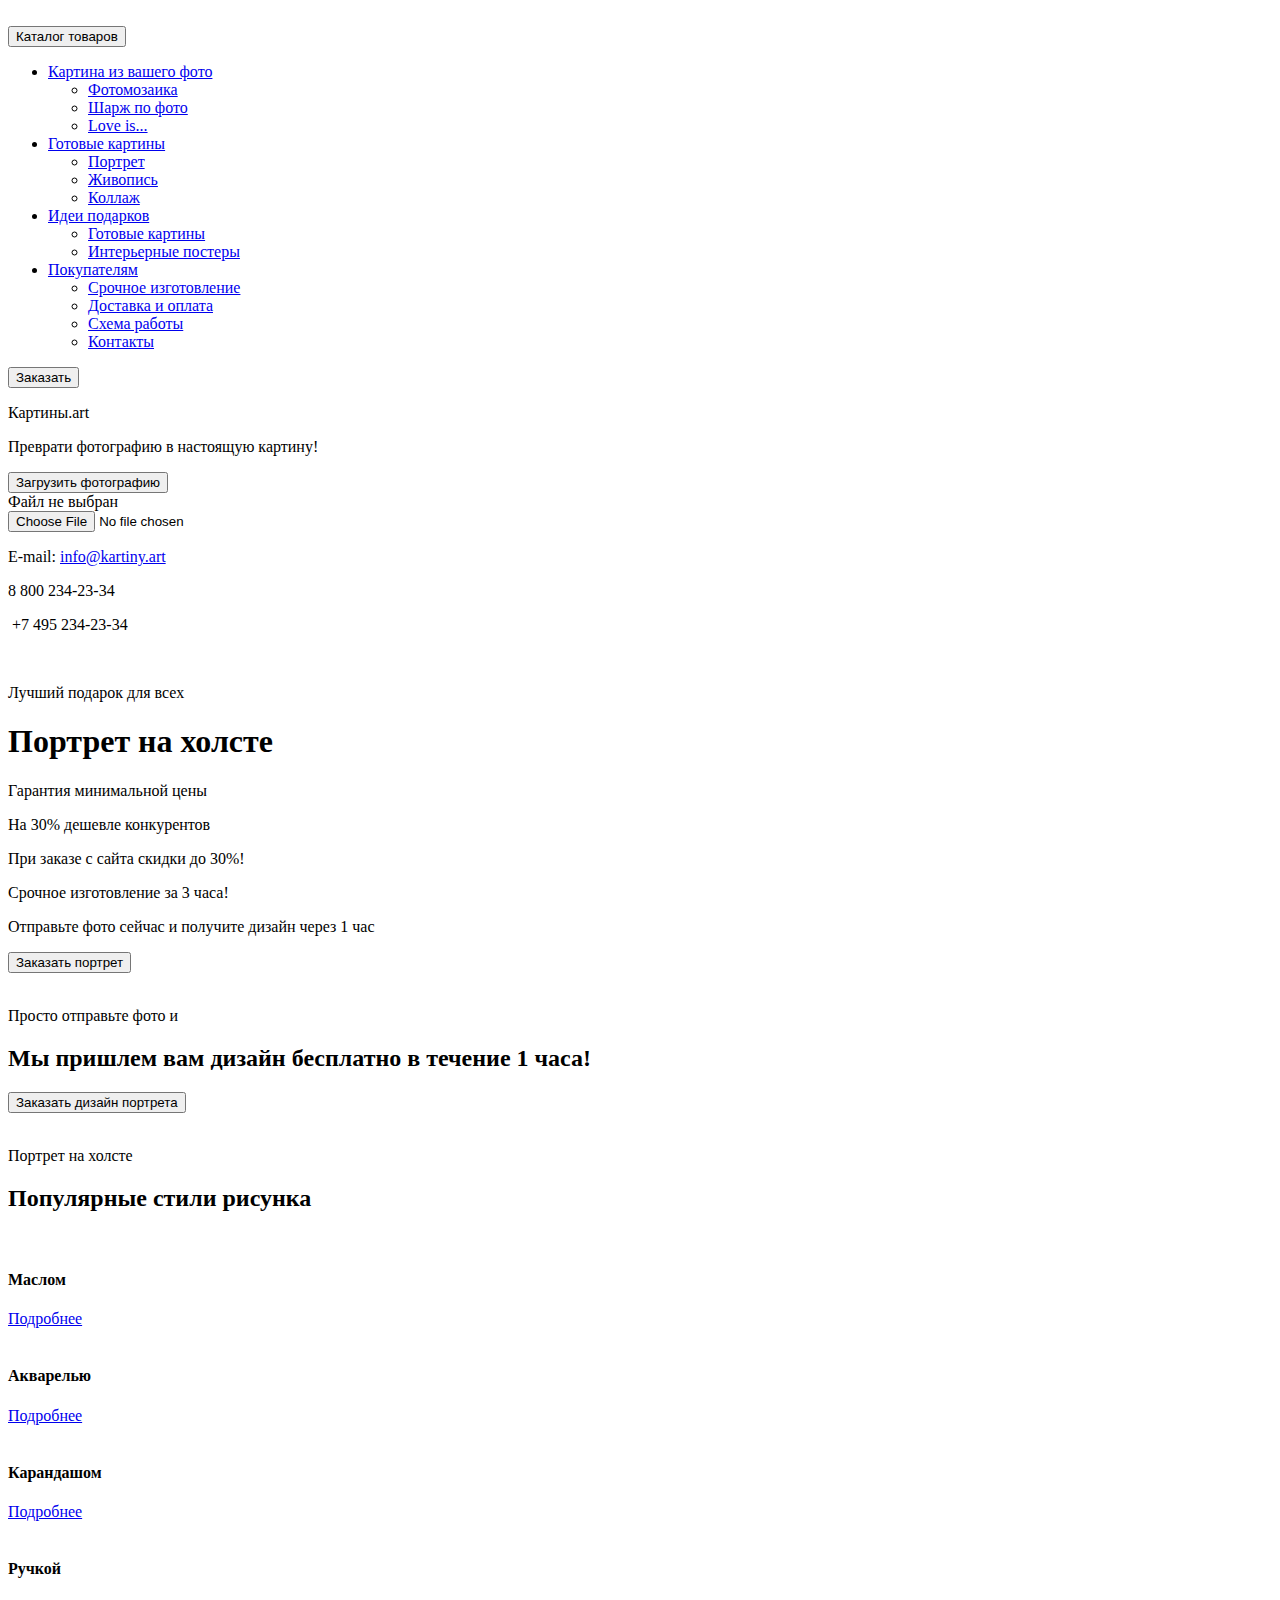
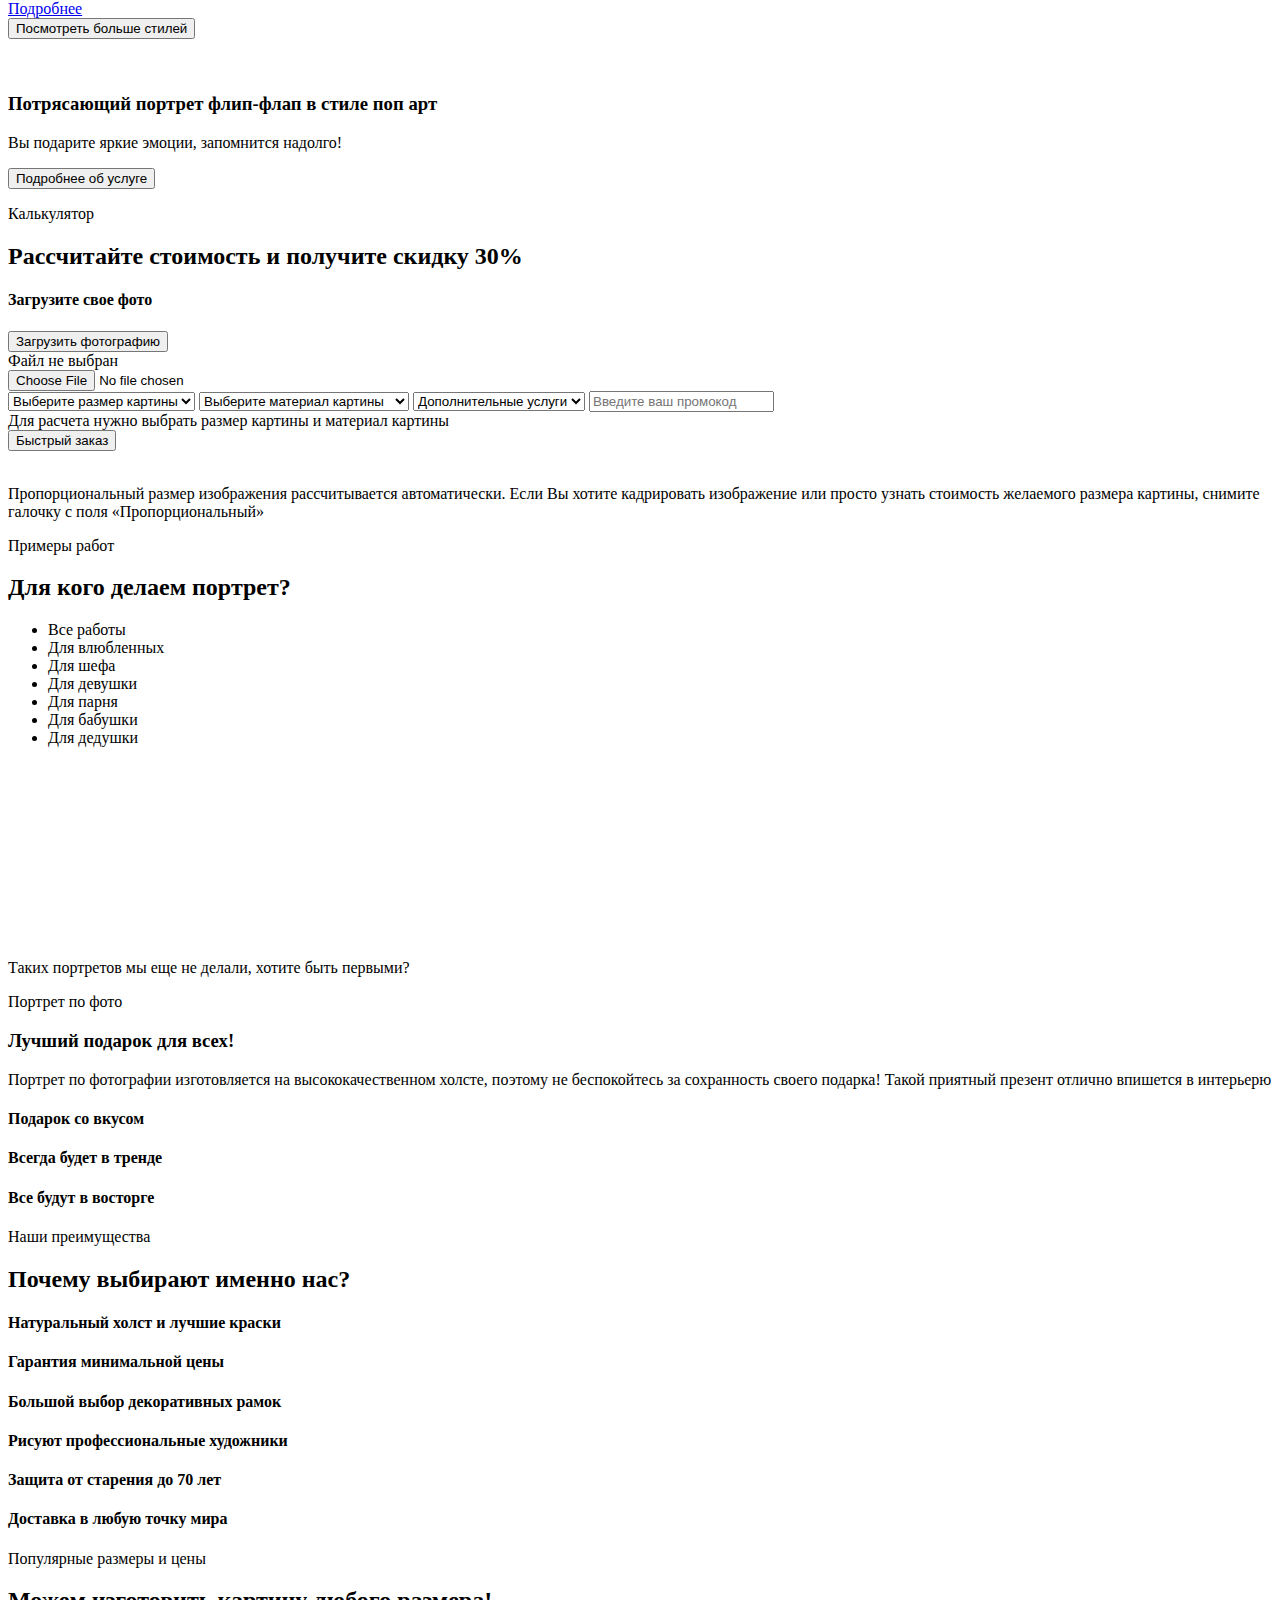
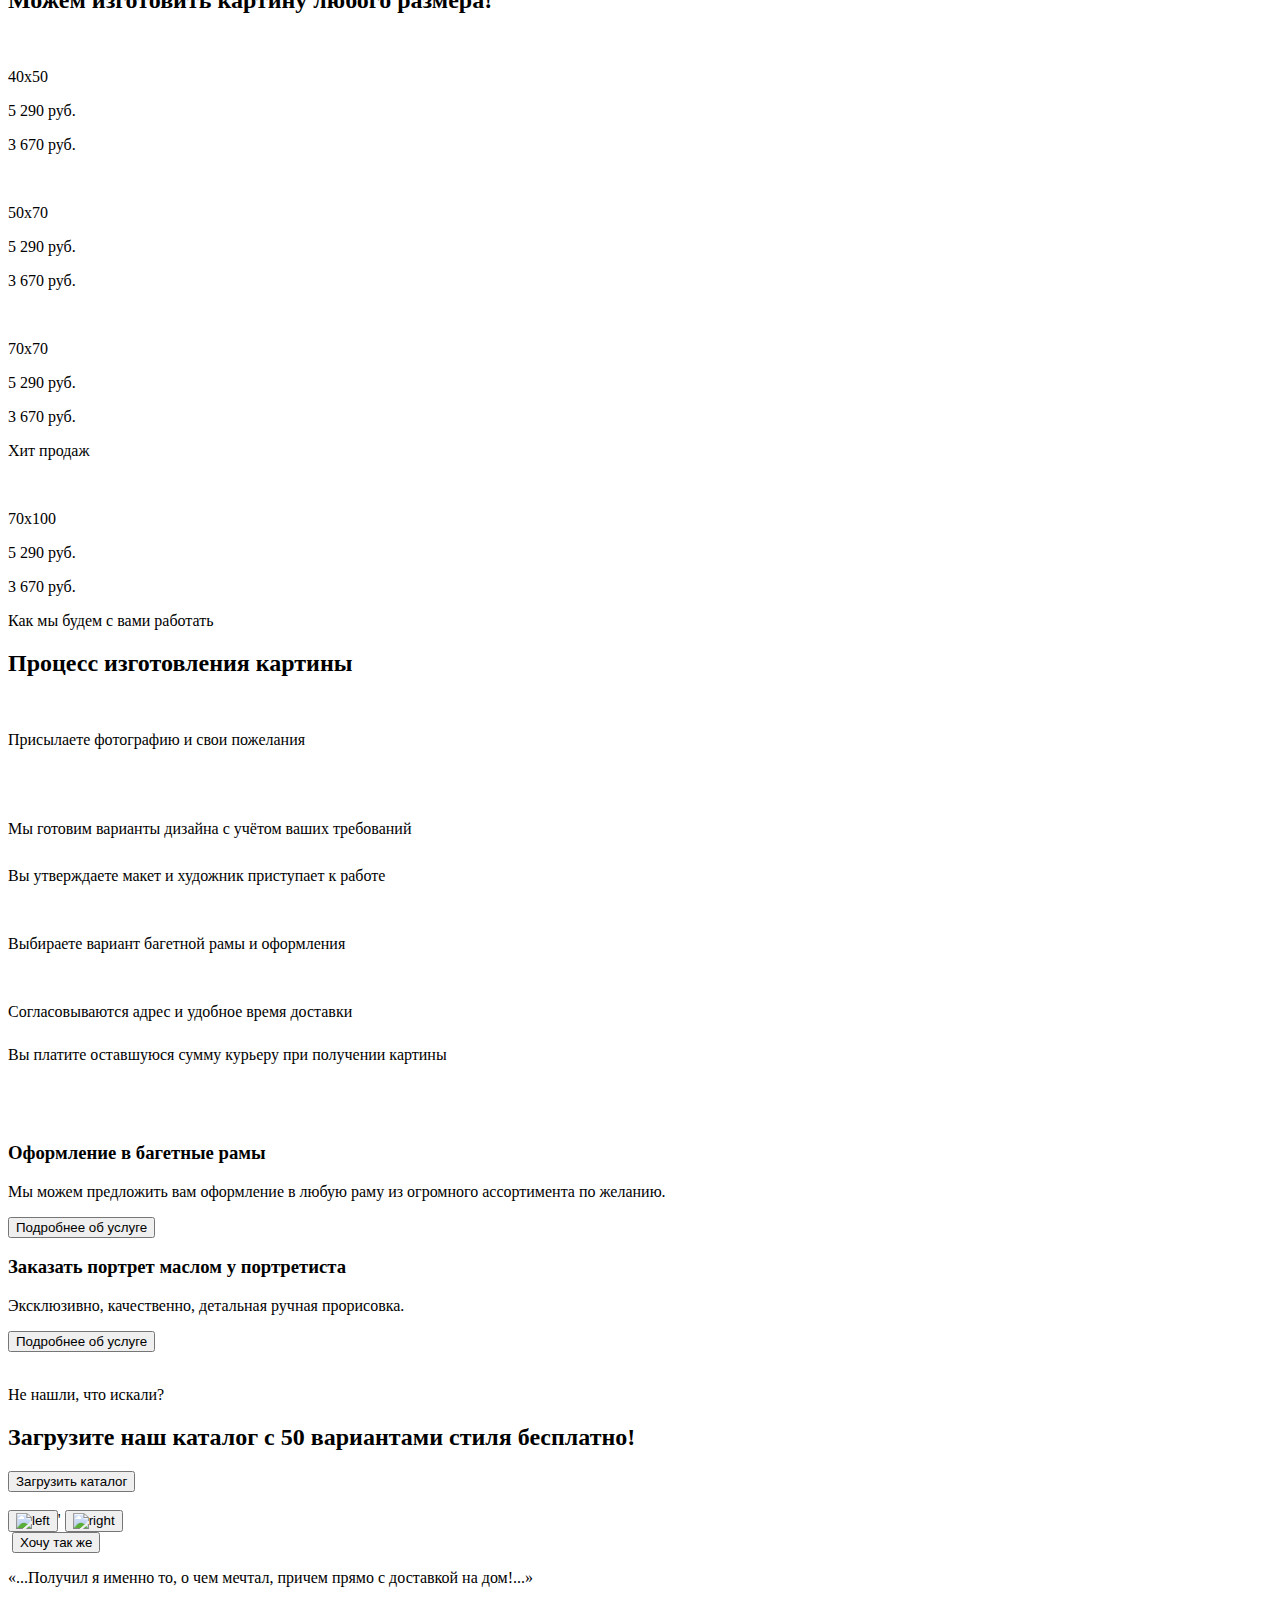
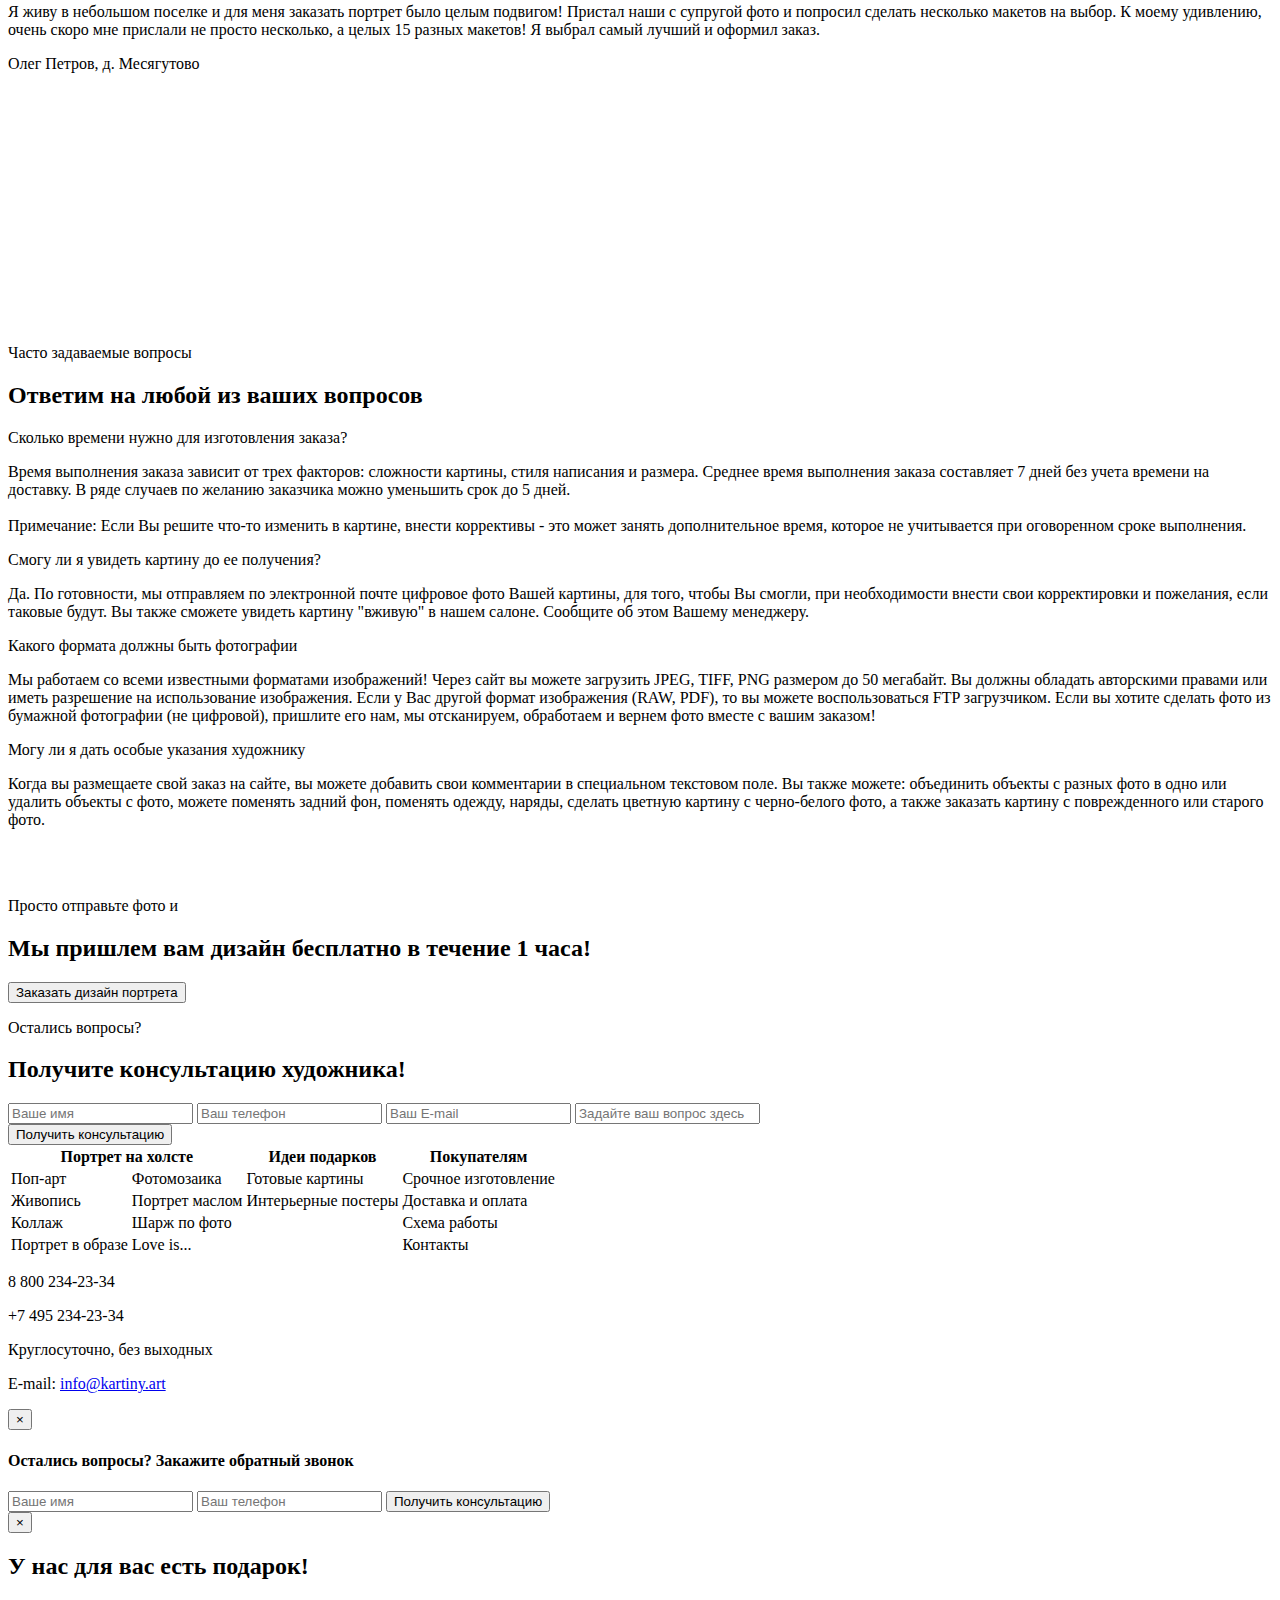
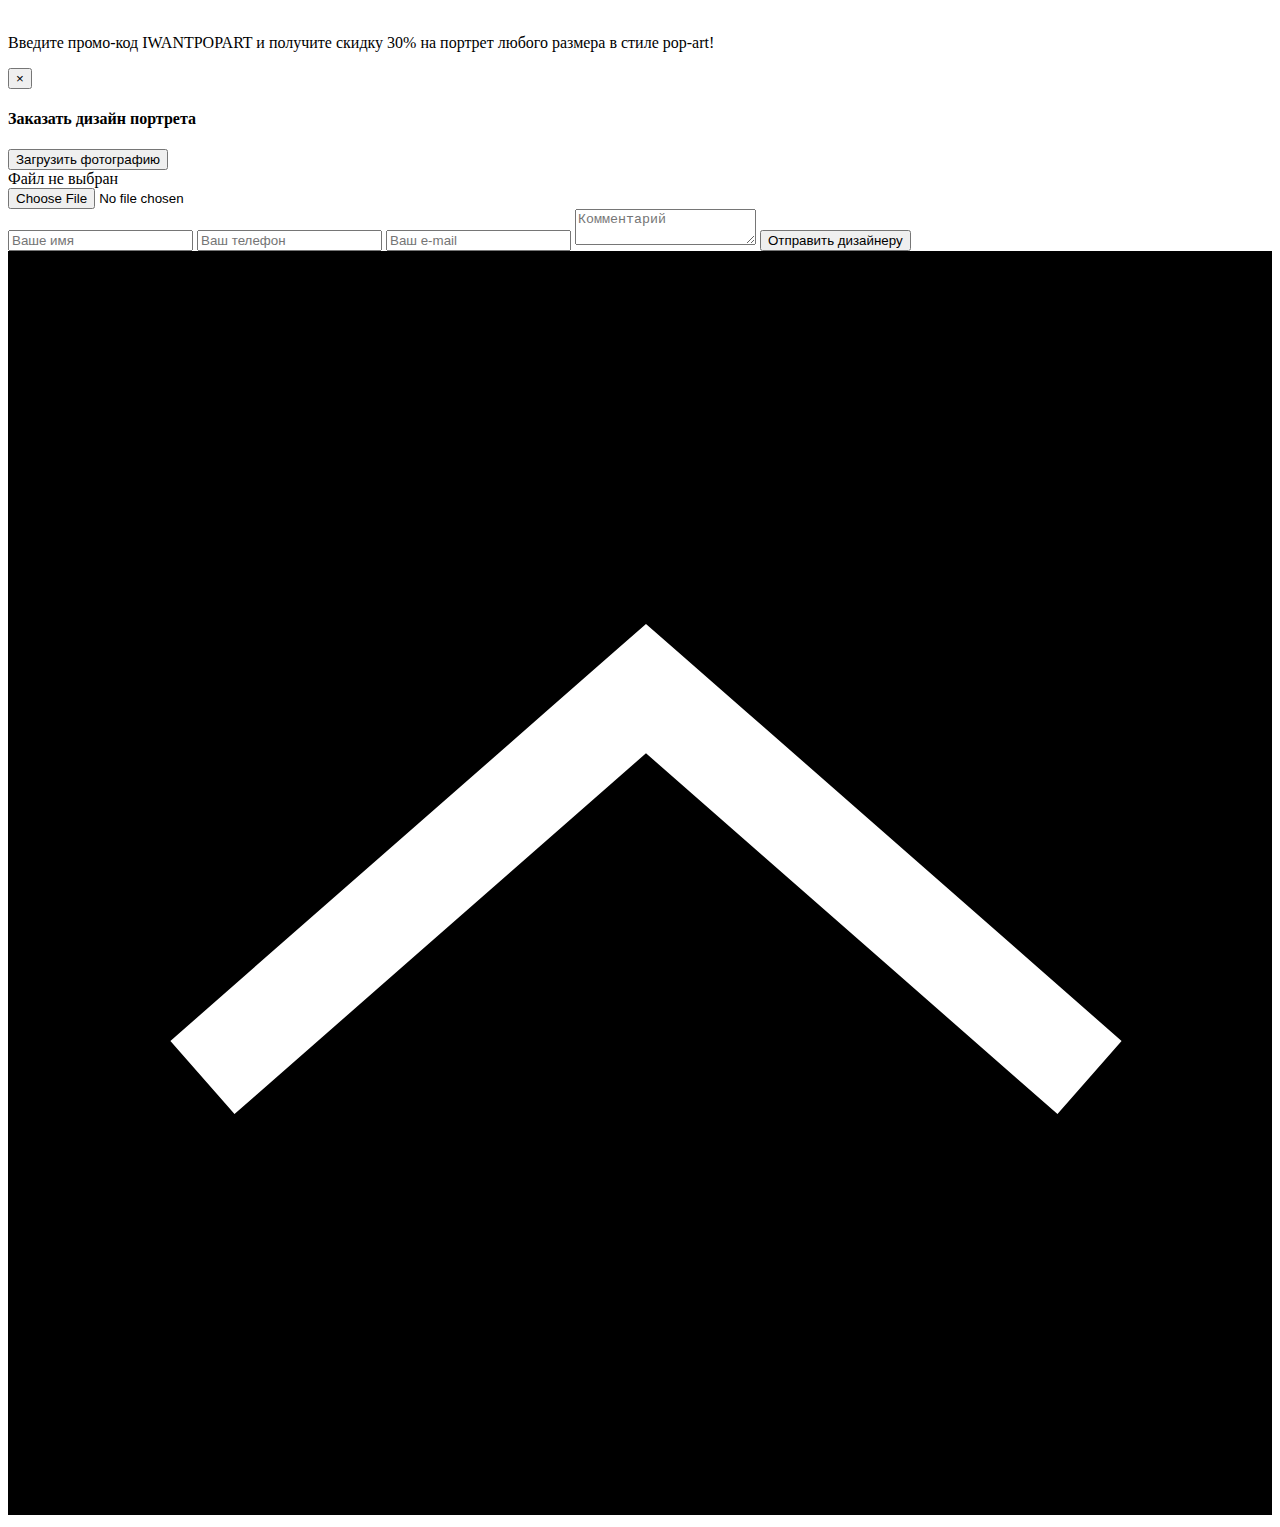
==== commit 1ed20955: "picture" ====
--- a/index.html
+++ b/index.html
@@ -1,922 +1,689 @@
-<!DOCTYPE html>
-<html lang="ru">
-  <head>
-    <meta charset="utf-8">
-    <meta http-equiv="X-UA-Compatible" content="IE=edge">
-    <meta name="viewport" content="width=device-width, initial-scale=1">
-    <link rel="icon" href="/favicon.ico">
-    <title>Ирвас окна</title>
-    <link href="assets/css/bootstrap.css" rel="stylesheet">
-    <!-- Fonts -->
-    <link href="https://fonts.googleapis.com/css?family=Open+Sans:400,700" rel="stylesheet">
-    <!-- Slick Slider -->
-    <link rel="stylesheet" href="assets/slick/slick.css">
-    <link rel="stylesheet" href="assets/slick/slick-theme.css">
-    <!-- Animate -->
-    <link rel="stylesheet" href="assets/css/animate.min.css">
-    <link href="assets/css/style.css" rel="stylesheet">
-  </head>
-
-  <body>
-    <header class="header">
-      <div class="container">
-        <div class="row">
-
-          <div class="col-md-5 col-sm-3 col-xs-12">
-            <div class="logo">
-              <div class="logo_img">
-                <img src="assets/img/header/logo.png" alt="#">
-              </div>
-              <p>Остекление балконов и лоджий в Москве и Московской области</p>
-            </div>
-          </div>
-
-          <div class="col-md-2 col-sm-3 col-xs-12">
-           <div class="header_btn_wrap">
-             <div class="header_btn_wrap_block">
-               <button class="header_btn text-uppercase text-left popup_engineer_btn">
-                   Вызвать <br>замерщика
-               </button>
-             </div>
-           </div>
-          </div>
-
-          <div class="col-md-2 col-sm-3 col-xs-6 text-left">
-            <div class="working_hours">
-              <div class="working_hours_img">
-                <img src="assets/img/header/clock.png" alt="#">
-              </div>
-              <p>без выходных <span>9:00 - 18:00</span></p>
-            </div>
-          </div>
-
-          <div class="col-md-3 col-sm-3 col-xs-6">
-            <div class="contact_us">
-              <div class="contact_us_wrap">
-                <a href="#"><img src="assets/img/header/phone.png" alt="#">+7 (495) 646-61-71</a>
-                <a class="phone_link" href="#">Заказать обратный звонок</a>
-              </div>
-            </div>
-          </div>
-
-        </div>
-      </div>
-    </header>
-    
-    <!-- Main -->
-    <main class="main">
-      <div class="container">
-        <div class="row">
-
-          <div class="col-lg-6 col-md-7 wow fadeInLeft">
-            <h1><span>Остекление балконов "под ключ"<br></span>за 12 800 рублей!</h1>
-            <div class="main_features">
-
-             <div class="row">
-
-               <div class="col-sm-3 col-xs-6">
-                 <div class="main_features_block">
-                   <img src="assets/img/main/icons/quality.png" alt="">
-                   <p>Высокое <br>качество</p>
-                 </div>
-               </div>
-
-               <div class="col-sm-3 col-xs-6">
-                 <div class="main_features_block">
-                   <img src="assets/img/main/icons/time.png" alt="">
-                   <p>Быстрый <br>монтаж</p>
-                 </div>
-               </div>
-
-              <div class="col-sm-3 col-xs-6">
-                <div class="main_features_block">
-                  <img class="small_img" src="assets/img/main/icons/guaranty.png" alt="">
-                  <p>Гарантия <br>3 года</p>
-                </div>
-              </div>
-
-               <div class="col-sm-3 col-xs-6">
-                 <div class="main_features_block">
-                   <img class="small_img" src="assets/img/main/icons/delivery.png" alt="">
-                   <p>Вывоз <br>мусора</p>
-                 </div>
-               </div>
-
-             </div>
-
-            </div>
-          </div>
-
-          <div class="col-lg-4 col-lg-offset-2 col-md-5 col-md-offset-0 col-sm-8 col-sm-offset-2 col-xs-12 wow fadeInRight">
-            <form class="form main_form" action="#">
-              <h2>Запишитесь сегодня на <br><span>бесплатный замер</span></h2>
-              <input class="form-control form_input" name="user_name" required type="text" placeholder="Введите ваше имя">
-              <input class="form-control form_input" name="user_phone" required type="text" placeholder="Введите телефон">
-              <button class="text-uppercase btn-block button" name="submit" type="submit">Вызвать замерщика!</button>
-              <p class="form_notice">Ваши данные конфиденциальны</p>
-            </form>
-          </div>
-
-        </div>
-      </div>
-    </main>
-
-    <!-- Glazing -->
-    <section class="glazing">
-      <div class="container">
-
-        <div class="section_header">
-          <h2>Остекление балконов и лоджий</h2>
-          <div class="section_header_sub"></div>
-        </div>
-
-        <!-- Slider -->
-        <div class="glazing_slider">
-          <div class="glazing_block text-center wow fadeInUp">
-            <img src="assets/img/glazing/icons/1.png" alt="#">
-            <a class="tree_link">Деревянное <br>остекление</a>
-          </div>
-          <div class="glazing_block text-center wow fadeInUp" data-wow-delay="0.1s">
-            <img src="assets/img/glazing/icons/2.png" alt="#">
-            <a class="aluminum_link">Алюминиевое <br>остекление</a>
-          </div>
-          <div class="glazing_block text-center wow fadeInUp" data-wow-delay="0.2s">
-            <img src="assets/img/glazing/icons/3.png" alt="#">
-            <a class="plastic_link">Остекление <br>пластиковыми <br>рамами</a>
-          </div>
-          <div class="glazing_block text-center wow fadeInUp" data-wow-delay="0.3s">
-            <img src="assets/img/glazing/icons/4.png" alt="#">
-            <a class="french_link">Французское <br>остекление <br>(панорамное)</a>
-          </div>
-          <div class="glazing_block text-center wow fadeInUp" data-wow-delay="0.4s">
-            <img src="assets/img/glazing/icons/5.png" alt="#">
-            <a class="rise_link">Остекление <br>с выносом</a>
-          </div>
-        </div>
-
-        <!-- Tree -->
-        <div class="row tree glazing_content faded">
-
-          <div class="col-md-6 no-padding">
-           <div class="glazing_cold">
-             <h3>Холодное</h3>
-             <img src="assets/img/glazing/img_cold.png" alt="#">
-             <ul>
-               <li>Конструктивная толщина 42-58 мм</li>
-               <li>Остекление: полированное стекло (толщиной 4 - 5 мм)</li>
-               <li>Теплоизоляция: 0,07 м<sup>2</sup> * С/Вт</li>
-               <li>Звукоизоляция: 20-27 дб</li>
-             </ul>
-           </div> 
-            <div class="glazing_price">
-                <p>2600 руб.кв.м.<br><span>под ключ с установкой</span></p>
-                <button class="button glazing_price_btn text-uppercase popup_calc_btn">Рассчитать стоимость</button>
-            </div>
-          </div>
-
-          <div class="col-md-6 no-padding">
-            <div class="glazing_warm">
-              <h3>теплое</h3>
-              <img src="assets/img/glazing/img_warm.png" alt="#">
-              <ul>
-                <li>Конструктивная толщина профиля: 58-78 м</li>
-                <li>Остекление: однокамерные и двухкамерные стеклопакеты</li>
-                <li>Теплоизоляция: 0,63 - 1,05 м<sup>2</sup> * С/Вт</li>
-                <li>Звукоизоляция: до 5 класса</li>
-              </ul>
-            </div> 
-             <div class="glazing_price">
-                 <p>4000 руб.кв.м.<br><span>под ключ с установкой</span></p>
-                 <button class="button glazing_price_btn text-uppercase popup_calc_btn">Рассчитать стоимость</button>
-             </div>
-          </div>
-
-        </div> <!-- /Tree -->
-
-        <!-- Aluminum -->
-        <div class="row aluminum glazing_content faded">
-
-          <div class="col-md-6 no-padding">
-           <div class="glazing_cold">
-             <h3>Холодное</h3>
-             <img src="assets/img/glazing/aluminum/cold.jpg" alt="#">
-             <ul>
-               <li>Конструктивная толщина 40-50 мм</li>
-               <li>Остекление: полированное стекло (толщиной 4 - 5 мм)</li>
-               <li>Теплоизоляция: 0,07 м<sup>2</sup> * С/Вт</li>
-               <li>Звукоизоляция: 20-27 дб</li>
-             </ul>
-           </div> 
-            <div class="glazing_price">
-                <p>4000 руб.кв.м.<br><span>под ключ с установкой</span></p>
-                <button class="button glazing_price_btn text-uppercase popup_calc_btn">Рассчитать стоимость</button>
-            </div>
-          </div>
-
-          <div class="col-md-6 no-padding">
-            <div class="glazing_warm">
-              <h3>теплое</h3>
-              <img src="assets/img/glazing/aluminum/warm.jpg" alt="#">
-              <ul>
-                <li>Конструктивная толщина профиля: 60-68 м</li>
-                <li>Остекление: однокамерные и двухкамерные стеклопакеты</li>
-                <li>Теплоизоляция: 0,63 - 1,05 м<sup>2</sup> * С/Вт</li>
-                <li>Звукоизоляция: до 5 класса</li>
-              </ul>
-            </div> 
-             <div class="glazing_price">
-                 <p>8000 руб.кв.м.<br><span>под ключ с установкой</span></p>
-                 <button class="button glazing_price_btn text-uppercase popup_calc_btn">Рассчитать стоимость</button>
-             </div>
-          </div>
-
-        </div> <!-- /Aluminum -->
-
-        <!-- Plastic -->
-        <div class="row plastic glazing_content faded">
-
-          <div class="col-md-6 col-md-offset-3 no-padding">
-            <div class="glazing_warm">
-              <h3>теплое</h3>
-              <img src="assets/img/glazing/plastic/warm.jpg" alt="#">
-              <ul>
-                <li>Конструктивная толщина профиля: 58-70 м</li>
-                <li>Остекление: однокамерные и двухкамерные стеклопакеты</li>
-                <li>Теплоизоляция: 0,63 - 1,05 м<sup>2</sup> * С/Вт</li>
-                <li>Звукоизоляция: до 5 класса</li>
-              </ul>
-            </div> 
-             <div class="glazing_price">
-                 <p>5500 руб.кв.м.<br><span>под ключ с установкой</span></p>
-                 <button class="button glazing_price_btn text-uppercase popup_calc_btn">Рассчитать стоимость</button>
-             </div>
-          </div>
-
-        </div> <!-- /Plastic -->
-
-        <!-- French -->
-        <div class="row french glazing_content faded">
-
-          <div class="col-md-6 no-padding">
-           <div class="glazing_cold">
-             <h3>Пластик</h3>
-             <img src="assets/img/glazing/french/plastic.jpg" alt="#">
-             <ul>
-               <li>Конструктивная толщина 58-70 мм</li>
-               <li>Остекление: однокамерные и двухкамерные стеклопакеты</li>
-               <li>Теплоизоляция: 0,63 - 1,05 м<sup>2</sup> * С/Вт</li>
-               <li>Звукоизоляция: до 5 класса</li>
-             </ul>
-           </div> 
-            <div class="glazing_price">
-                <p>5500 руб.кв.м.<br><span>под ключ с установкой</span></p>
-                <button class="button glazing_price_btn text-uppercase popup_calc_btn">Рассчитать стоимость</button>
-            </div>
-          </div>
-
-          <div class="col-md-6 no-padding">
-            <div class="glazing_warm">
-              <h3>Алюминий</h3>
-              <img src="assets/img/glazing/french/aluminum.jpg" alt="#">
-              <ul>
-                <li>Конструктивная толщина профиля: 60-68 мм</li>
-                <li>Остекление: однокамерные и двухкамерные стеклопакеты</li>
-                <li>Теплоизоляция: 0,63 - 1,05 м<sup>2</sup> * С/Вт</li>
-                <li>Звукоизоляция: до 5 класса</li>
-              </ul>
-            </div> 
-             <div class="glazing_price">
-                 <p>8000 руб.кв.м.<br><span>под ключ с установкой</span></p>
-                 <button class="button glazing_price_btn text-uppercase popup_calc_btn">Рассчитать стоимость</button>
-             </div>
-          </div>
-
-        </div> <!-- /French -->
-
-        <!-- Rise -->
-        <div class="row rise glazing_content faded">
-
-          <div class="col-md-6 no-padding">
-           <div class="glazing_cold">
-             <h3>Алюминий</h3>
-             <img src="assets/img/glazing/rise/aluminum.jpg" alt="#">
-             <ul>
-               <li>Конструктивная толщина 40-50 мм</li>
-               <li>Остекление: полированное стекло (толщиной 4 - 5 мм)</li>
-               <li>Теплоизоляция: 0,07 м<sup>2</sup> * С/Вт</li>
-               <li>Звукоизоляция: 20-27 дб</li>
-             </ul>
-           </div> 
-            <div class="glazing_price">
-                <p>4000 руб.кв.м.<br><span>под ключ с установкой</span></p>
-                <button class="button glazing_price_btn text-uppercase popup_calc_btn">Рассчитать стоимость</button>
-            </div>
-          </div>
-
-          <div class="col-md-6 no-padding">
-            <div class="glazing_warm">
-              <h3>Дерево</h3>
-              <img src="assets/img/glazing/rise/tree.jpg" alt="#">
-              <ul>
-                <li>Конструктивная толщина профиля: 40-42 мм</li>
-                <li>Остекление: полированное стекло (толщиной 4 мм)</li>
-                <li>Теплоизоляция: 0,07 м<sup>2</sup> * С/Вт</li>
-                <li>Звукоизоляция: 20-27 дб</li>
-              </ul>
-            </div> 
-             <div class="glazing_price">
-                 <p>8000 руб.кв.м.<br><span>под ключ с установкой</span></p>
-                 <button class="button glazing_price_btn text-uppercase popup_calc_btn">Рассчитать стоимость</button>
-             </div>
-          </div>
-
-        </div><!-- /Rise -->
-
-
-      </div>
-    </section>
-
-    <!-- Decoration -->
-    <section class="decoration">
-      <div class="container">
-        <div class="section_header">
-          <h2>ЗАКАЖИТЕ ОТДЕЛКУ БАЛКОНА СО СКИДКОЙ 60%!</h2>
-          <div class="section_header_sub"></div>
-        </div>
-        
-        <!-- Slider -->
-        <div class="decoration_slider">
-            <div class="decoration_item  wow fadeInUp">
-              <div class="internal_link no_click after_click"><a>Внутренняя отделка</a></div>
-            </div>
-            <div class="decoration_item wow fadeInUp" data-wow-delay="0.1s">
-              <div class="external_link no_click"><a>Внешняя отделка</a></div>
-            </div>
-            <div class="decoration_item wow fadeInUp" data-wow-delay="0.2s">
-              <div class="rising_link no_click"><a>Выносное остекление</a></div>
-            </div>
-            <div class="decoration_item wow fadeInUp" data-wow-delay="0.3s">
-              <div class="roof_link no_click"><a>Крыша на балкон</a></div>
-            </div>
-        </div>
-
-        <div class="decoration_content">
-
-          <div class="row">
-            
-            <!-- internal -->
-            <div class="internal">
-              <div class="col-lg-3 col-md-4 col-md-offset-0 col-sm-6 col-sm-offset-3 col-xs-8 col-xs-offset-2 no-padding">
-                <div class="decoration_img">
-                  <img src="assets/img/decoration/decoration_img.png" alt="">
-                </div>
-              </div>
-              <!-- Material -->
-              <div class="col-lg-5 col-md-8 col-xs-12">
-               <div class="row">
-                 <div class="col-lg-4 col-md-4 col-sm-4 col-xs-6">
-                   <div class="decoration_content_material text-center">
-                     <img src="assets/img/decoration/material/lining.png" alt="#">
-                     <h3>Вагонка</h3>
-                     <p>600 руб. кв.м.<span>с материалом</span></p>
-                   </div>
-                 </div>
-                 <div class="col-lg-4 col-md-4 col-sm-4 col-xs-6">
-                   <div class="decoration_content_material text-center">
-                     <img src="assets/img/decoration/material/plastic.png" alt="#">
-                     <h3>Пластиковая вагонка</h3>
-                     <p>750 руб. кв.м.<span>с материалом</span></p>
-                   </div>
-                 </div>
-                 <div class="col-lg-4 col-md-4 col-sm-4 col-xs-6">
-                   <div class="decoration_content_material text-center">
-                     <img src="assets/img/decoration/material/pvh.png" alt="#">
-                     <h3>ПВХ-панели</h3>
-                     <p>800 руб. кв.м.<span>с материалом</span></p>
-                   </div>
-                 </div>
-                 <div class="col-lg-4 col-md-4 col-sm-4 col-xs-6">
-                   <div class="decoration_content_material text-center">
-                     <img src="assets/img/decoration/material/laminate.png" alt="#">
-                     <h3>Настил пола <br>из ламината</h3>
-                     <p>1250 руб. кв.м.<span>с материалом</span></p>
-                   </div>
-                 </div>
-                 <div class="col-lg-4 col-md-4 col-sm-4 col-xs-6">
-                   <div class="decoration_content_material text-center">
-                     <img src="assets/img/decoration/material/tree.png" alt="#">
-                     <h3>Настил пола <br>из дерева</h3>
-                     <p>1650 руб. кв.м.<span>с материалом</span></p>
-                   </div>
-                 </div>
-               </div>
-              </div>
-              <div class="col-lg-4 col-lg-offset-0 col-md-6 col-md-offset-3 col-sm-8 col-sm-offset-2 col-xs-12">
-                <form class="form main_form decoration_form" action="#">
-                  <h2>Запишитесь сегодня на <br><span>бесплатный замер</span></h2>
-                  <input class="form-control form_input" name="user_name" required type="text" placeholder="Введите ваше имя">
-                  <input class="form-control form_input" name="user_phone" required type="text" placeholder="Введите телефон">
-                  <button class="text-uppercase btn-block button" name="submit" type="submit">Вызвать замерщика!</button>
-                  <p class="form_notice">Ваши данные конфиденциальны</p>
-                </form>
-              </div> 
-            </div> <!-- /internal -->
-
-            <!-- external -->
-            <div class="external">
-              <div class="col-lg-3 col-md-4 col-md-offset-0 col-sm-6 col-sm-offset-3 col-xs-8 col-xs-offset-2 no-padding">
-                <div class="decoration_img">
-                  <img src="assets/img/decoration/2/decoration2_img.png" alt="" style="margin-top: 3rem;">
-                </div>
-              </div>
-              <!-- Material -->
-              <div class="col-lg-5 col-md-8 col-xs-12">
-               <div class="row">
-                 <div class="col-lg-4 col-md-4 col-sm-4 col-xs-6">
-                   <div class="decoration_content_material text-center">
-                     <img src="assets/img/decoration/2/metal.png" alt="#">
-                     <h3>Металлический <br>сайдинг</h3>
-                     <p>600 руб. кв.м.<span>с материалом</span></p>
-                   </div>
-                 </div>
-                 <div class="col-lg-4 col-md-4 col-sm-4 col-xs-6">
-                   <div class="decoration_content_material text-center">
-                     <img src="assets/img/decoration/2/plastic.png" alt="#">
-                     <h3>Пластиковая <br>вагонка</h3>
-                     <p>750 руб. кв.м.<span>с материалом</span></p>
-                   </div>
-                 </div>
-                 <div class="col-lg-4 col-md-4 col-sm-4 col-xs-6">
-                   <div class="decoration_content_material text-center">
-                     <img src="assets/img/decoration/2/profnastil.png" alt="#">
-                     <h3>Профнастил</h3>
-                     <p>800 руб. кв.м.<span>с материалом</span></p>
-                   </div>
-                 </div>
-                 <div class="col-lg-4 col-md-4 col-sm-4 col-xs-6">
-                   <div class="decoration_content_material text-center">
-                     <img src="assets/img/decoration/2/tree.png" alt="#">
-                     <h3>Деревянная <br>вагонка</h3>
-                     <p>1250 руб. кв.м.<span>с материалом</span></p>
-                   </div>
-                 </div>
-                 <div class="col-lg-4 col-md-4 col-sm-4 col-xs-6">
-                   <div class="decoration_content_material text-center">
-                     <img src="assets/img/decoration/2/vinil.png" alt="#">
-                     <h3>Виниловый <br>сайдинг</h3>
-                     <p>1650 руб. кв.м.<span>с материалом</span></p>
-                   </div>
-                 </div>
-               </div>
-              </div>
-              <div class="col-lg-4 col-lg-offset-0 col-md-6 col-md-offset-3 col-sm-8 col-sm-offset-2 col-xs-12">
-                <form class="form main_form decoration_form" action="#">
-                  <h2>Запишитесь сегодня на <br><span>бесплатный замер</span></h2>
-                  <input class="form-control form_input" name="user_name" required type="text" placeholder="Введите ваше имя">
-                  <input class="form-control form_input" name="user_phone" required type="text" placeholder="Введите телефон">
-                  <button class="text-uppercase btn-block button" name="submit" type="submit">Вызвать замерщика!</button>
-                  <p class="form_notice">Ваши данные конфиденциальны</p>
-                </form>
-              </div> 
-            </div>
-            <!-- .external -->
-
-            <!-- rising -->
-            <div class="rising">
-              <div class="col-lg-3 col-md-4 col-md-offset-0 col-sm-6 col-sm-offset-3 col-xs-8 col-xs-offset-2 no-padding">
-                <div class="decoration_img">
-                  <img src="assets/img/decoration/3/decoration3_img.jpg" alt="" style="margin-top: 3rem;">
-                </div>
-              </div>
-              <!-- Material -->
-              <div class="col-lg-5 col-md-8 col-xs-12">
-               <div class="row">
-                 <div class="col-lg-4 col-md-4 col-sm-4 col-xs-6">
-                   <div class="decoration_content_material text-center">
-                     <img src="assets/img/decoration/3/aluminum.png" alt="#">
-                     <h3>Алюминиевый <br>профиль</h3>
-                     <p>600 руб. кв.м.<span>с материалом</span></p>
-                   </div>
-                 </div>
-                 <div class="col-lg-4 col-md-4 col-sm-4 col-xs-6">
-                   <div class="decoration_content_material text-center">
-                     <img src="assets/img/decoration/3/bezram.png" alt="#">
-                     <h3>Безрамное <br>остекление</h3>
-                     <p>750 руб. кв.м.<span>с материалом</span></p>
-                   </div>
-                 </div>
-                 <div class="col-lg-4 col-md-4 col-sm-4 col-xs-6">
-                   <div class="decoration_content_material text-center">
-                     <img src="assets/img/decoration/3/pvh.png" alt="#">
-                     <h3>ПВХ <br>профиль</h3>
-                     <p>800 руб. кв.м.<span>с материалом</span></p>
-                   </div>
-                 </div>
-                 <div class="col-lg-4 col-md-4 col-sm-4 col-xs-6">
-                   <div class="decoration_content_material text-center">
-                     <img src="assets/img/decoration/3/tree.png" alt="#">
-                     <h3>Деревянный <br>профиль</h3>
-                     <p>1250 руб. кв.м.<span>с материалом</span></p>
-                   </div>
-                 </div>
-               </div>
-              </div>
-              <div class="col-lg-4 col-lg-offset-0 col-md-6 col-md-offset-3 col-sm-8 col-sm-offset-2 col-xs-12">
-                <form class="form main_form decoration_form" action="#">
-                  <h2>Запишитесь сегодня на <br><span>бесплатный замер</span></h2>
-                  <input class="form-control form_input" name="user_name" required type="text" placeholder="Введите ваше имя">
-                  <input class="form-control form_input" name="user_phone" required type="text" placeholder="Введите телефон">
-                  <button class="text-uppercase btn-block button" name="submit" type="submit" >Вызвать замерщика!</button>
-                  <p class="form_notice">Ваши данные конфиденциальны</p>
-                </form>
-              </div> 
-            </div>
-            <!-- /rising -->
-
-            <!-- roof -->
-            <div class="roof">
-              <div class="col-lg-3 col-md-4 col-md-offset-0 col-sm-6 col-sm-offset-3 col-xs-8 col-xs-offset-2 no-padding">
-                <div class="decoration_img">
-                  <img src="assets/img/decoration/4/decoration4_img.png" alt="" style="margin-top: 3rem;">
-                </div>
-              </div>
-              <!-- Material -->
-              <div class="col-lg-5 col-md-8 col-xs-12">
-               <div class="row">
-                 <div class="col-lg-4 col-md-4 col-sm-4 col-xs-6">
-                   <div class="decoration_content_material text-center">
-                     <img src="assets/img/decoration/4/gofrolist.png" alt="#">
-                     <h3>Гофролист</h3>
-                     <p>600 руб. кв.м.<span>с материалом</span></p>
-                   </div>
-                 </div>
-                 <div class="col-lg-4 col-md-4 col-sm-4 col-xs-6">
-                   <div class="decoration_content_material text-center">
-                     <img src="assets/img/decoration/4/metallocherepitsa.png" alt="#">
-                     <h3>Металлочерепица</h3>
-                     <p>750 руб. кв.м.<span>с материалом</span></p>
-                   </div>
-                 </div>
-                 <div class="col-lg-4 col-md-4 col-sm-4 col-xs-6">
-                   <div class="decoration_content_material text-center">
-                     <img src="assets/img/decoration/4/ondulin.png" alt="#">
-                     <h3>Ондулин</h3>
-                     <p>800 руб. кв.м.<span>с материалом</span></p>
-                   </div>
-                 </div>
-                 <div class="col-lg-4 col-md-4 col-sm-4 col-xs-6">
-                   <div class="decoration_content_material text-center">
-                     <img src="assets/img/decoration/4/polikarbonat.png" alt="#">
-                     <h3>Поликарбонат</h3>
-                     <p>1250 руб. кв.м.<span>с материалом</span></p>
-                   </div>
-                 </div>
-                 <div class="col-lg-4 col-md-4 col-sm-4 col-xs-6">
-                   <div class="decoration_content_material text-center">
-                     <img src="assets/img/decoration/4/steklopaket.png" alt="#">
-                     <h3>Стеклопакет</h3>
-                     <p>1650 руб. кв.м.<span>с материалом</span></p>
-                   </div>
-                 </div>
-               </div>
-              </div>
-              <div class="col-lg-4 col-lg-offset-0 col-md-6 col-md-offset-3 col-sm-8 col-sm-offset-2 col-xs-12">
-                <form class="form main_form decoration_form" action="#">
-                  <h2>Запишитесь сегодня на <br><span>бесплатный замер</span></h2>
-                  <input class="form-control form_input" name="user_name" required type="text" placeholder="Введите ваше имя">
-                  <input class="form-control form_input" name="user_phone" required type="text" placeholder="Введите телефон">
-                  <button class="text-uppercase btn-block button" name="submit" type="submit">Вызвать замерщика!</button>
-                  <p class="form_notice">Ваши данные конфиденциальны</p>
-                </form>
-              </div> 
-            </div>
-            <!-- /roof -->
-
-          </div><!-- row -->
-
-        </div> <!-- decoration_content -->
-
-      </div> <!-- container -->
-    </section>
-
-    <div class="overlay"></div>
-
-    <!-- Our works -->
-    <section class="works">
-      
-      <div class="container">
-        <div class="section_header">
-          <h2>Наши работы</h2>
-          <div class="section_header_sub"></div>
-        </div>
-        <div class="row">
-            <div class="col-lg-3 col-md-4 col-sm-6 col-xs-12 text-center wow fadeIn"><a href="assets/img/our_works/big_img/1.png"><img class="preview" src="assets/img/our_works/1.png" alt="window"></a></div>
-            <div class="col-lg-3 col-md-4 col-sm-6 col-xs-12 text-center wow fadeIn" data-wow-delay="0.1s"><a href="assets/img/our_works/big_img/2.png"><img class="preview" src="assets/img/our_works/2.png" alt="window"></a></div>
-            <div class="col-lg-3 col-md-4 col-sm-6 col-xs-12 text-center wow fadeIn" data-wow-delay="0.2s"><a href="assets/img/our_works/big_img/3.png"><img class="preview" src="assets/img/our_works/3.png" alt="window"></a></div>
-            <div class="col-lg-3 col-md-4 col-sm-6 col-xs-12 text-center wow fadeIn" data-wow-delay="0.3s"><a href="assets/img/our_works/big_img/4.png"><img class="preview" src="assets/img/our_works/4.png" alt="window"></a></div>
-            <div class="col-lg-3 col-md-4 col-sm-6 col-xs-12 text-center wow fadeIn" data-wow-delay="0.4s"><a href="assets/img/our_works/big_img/5.png"><img class="preview" src="assets/img/our_works/5.png" alt="window"></a></div>
-            <div class="col-lg-3 col-md-4 col-sm-6 col-xs-12 text-center wow fadeIn" data-wow-delay="0.5s"><a href="assets/img/our_works/big_img/6.png"><img class="preview" src="assets/img/our_works/6.png" alt="window"></a></div>
-            <div class="col-lg-3 col-md-4 col-sm-6 col-xs-12 text-center wow fadeIn" data-wow-delay="0.6s"><a href="assets/img/our_works/big_img/7.png"><img class="preview" src="assets/img/our_works/7.png" alt="window"></a></div>
-            <div class="col-lg-3 col-md-4 col-sm-6 col-xs-12 text-center wow fadeIn" data-wow-delay="0.7s"><a href="assets/img/our_works/big_img/8.png"><img class="preview" src="assets/img/our_works/8.png" alt="window"></a></div>
-        </div>
-      </div>
-    </section>
-
-    <!-- Guarantees -->
-    <section class="guarantees">
-      <div class="container">
-        <div class="section_header guarantees_header">
-          <h2>мы гарантируем вам</h2>
-          <div class="section_header_sub guarantees_header_sub"></div>
-        </div>
-        <div class="row">
-          <div class="col-md-4 col-sm-6 col-xs-6 text-center wow fadeInUp">
-            <div class="guarantees_block">
-              <img src="assets/img/guarantees/1.png" alt="#">
-              <h3>Высокое качество</h3>
-            </div>
-          </div>
-          <div class="col-md-4 col-sm-6 col-xs-6 text-center wow fadeInUp" data-wow-delay="0.1s">
-            <div class="guarantees_block">
-              <img src="assets/img/guarantees/2.png" alt="">
-              <h3>Выполнение работ <br>под ключ</h3>
-            </div>
-          </div>
-          <div class="col-md-4 col-sm-6 col-xs-6 text-center wow fadeInUp" data-wow-delay="0.2s">
-            <div class="guarantees_block">
-              <img src="assets/img/guarantees/3.png" alt="">
-              <h3>Монтаж в короткие <br>сроки</h3>
-            </div>
-          </div>
-          <div class="col-md-4 col-sm-6 col-xs-6 text-center wow fadeInUp" data-wow-delay="0.3s">
-            <div class="guarantees_block">
-              <img src="assets/img/guarantees/4.png" alt="">
-              <h3>Цены <br>от производителя</h3>
-            </div>
-          </div>
-          <div class="col-md-4 col-sm-6 col-xs-6 text-center wow fadeInUp" data-wow-delay="0.4s">
-            <div class="guarantees_block">
-              <img src="assets/img/guarantees/5.png" alt="">
-              <h3>Бесплатный замер <br>и консультацию</h3>
-            </div>
-          </div>
-          <div class="col-md-4 col-sm-6 col-xs-6 text-center wow fadeInUp" data-wow-delay="0.5s">
-            <div class="guarantees_block">
-              <img src="assets/img/guarantees/6.png" alt="">
-              <h3>Тепло и уют <br>на балконе</h3>
-            </div>
-          </div>
-        </div>
-      </div>
-    </section>
-
-    <!-- Payment -->
-    <section class="payment">
-      <div class="container">
-        <div class="section_header payment_header">
-          <h2>Вы можете оплатить наши услуги:</h2>
-        </div>
-        <div class="row">
-          <div class="col-md-4 col-sm-4 wow bounceIn">
-            <div class="payment_item">
-              <div class="payment_img">
-                <img src="assets/img/payment/wallet.png" alt="">
-              </div>
-              <h3>Наличными</h3>
-            </div>
-          </div>
-          <div class="col-md-4 col-sm-4 wow bounceIn" data-wow-delay="0.3s">
-            <div class="payment_item">
-              <div class="payment_img">
-                <img src="assets/img/payment/credit-card.png" alt="">
-              </div>
-              <h3>Банковской картой</h3>
-            </div>
-          </div>
-          <div class="col-md-4 col-sm-4 wow bounceIn" data-wow-delay="0.6s">
-           <div class="payment_item">
-             <div class="payment_img">
-               <img src="assets/img/payment/museum.png" alt="">
-             </div>
-             <h3>Безналичный расчет</h3>
-           </div>
-          </div>
-        </div>
-      </div>
-    </section>
-
-    <!-- Sale -->
-    <section class="sale">
-      <div class="container">
-        <div class="row">
-          <div class="col-lg-5 col-md-6 wow fadeInLeft">
-            <h2 class="sale_title">Акция - 60%</h2>
-            <p class="sale_subtitle">Успей сэкономить на остеклении! Только до 18 декабря!</p>
-            <div class="timer1" id="timer">
-                <p><h4>ДО ЗАВЕРШЕНИЯ АКЦИИ:</h4></p>
-                <div class="container1">
-                    <div class="numbers1"><div><span id="days">08</span></div><div class="description1">Дней</div></div>
-                    <div class="numbers1"><div><span id="hours">18</span></div><div class="description1">Часов</div></div>
-                    <div class="numbers1"><div><span id="minutes">33</span></div><div class="description1">Минут</div></div>
-                    <div class="numbers1"><div><span id="seconds">44</span></div><div class="description1">Секунд</div></div>      
-                </div>
-              </div>
-          </div>
-        
-          <div class="col-lg-4 col-lg-offset-3 col-md-5 col-md-offset-1 col-sm-8 col-sm-offset-2 wow fadeInRight">
-            <form class="form main_form" action="#">
-              <h2>Запишитесь сегодня на <br><span>бесплатный замер</span></h2>
-              <input class="form-control form_input" name="user_name" required type="text" placeholder="Введите ваше имя">
-              <input class="form-control form_input" name="user_phone" required type="text" placeholder="Введите телефон">
-              <button class="text-uppercase btn-block button" name="submit" type="submit">Вызвать замерщика!</button>
-              <p class="form_notice">Ваши данные конфиденциальны</p>
-            </form>
-          </div>
-        </div>
-      </div>
-    </section>
-
-    <!-- Contacts -->
-    <section class="contacts">
-      <div class="container">
-        <div class="section_header">
-          <h2>Как нас найти</h2>
-          <div class="section_header_sub"></div>
-        </div>
-        <div class="row">
-          <div class="col-lg-6 col-md-6 wow fadeInLeft">
-            <iframe class="map" src="https://www.google.com/maps/embed?pb=!1m18!1m12!1m3!1d2235.2618174047184!2d37.602909316080805!3d55.92749898597191!2m3!1f0!2f0!3f0!3m2!1i1024!2i768!4f13.1!3m3!1m2!1s0x46b53a0ac32d875f%3A0xe1064c1e68c2b74a!2z0JLRi9GB0YLQsNCy0L7Rh9C90LDRjywgNTMsINCS0LXRiNC60LgsINCc0L7RgdC60L7QstGB0LrQsNGPINC-0LHQuy4sIDEyNzU0Mw!5e0!3m2!1sru!2sru!4v1510535523155" width="550" height="450" style="border:0" allowfullscreen></iframe>
-          </div>
-          <div class="col-lg-5 col-lg-offset-1 col-md-6 col-md-offset-0 wow fadeInRight">
-            <div class="contacts_info">
-              <h3>Юридический адрес:</h3>
-              <p>ООО «ИРВАС», 127411, г.Москва, Дмитровское шоссе, д.125, корпус 1</p>
-              <h3>Фактический адрес:</h3>
-              <p>ООО «ИРВАС», 141031, МО, Мытищинский р-он, п.Вешки,Выставочная,д.53</p>
-              <h3>Телефон:</h3>
-              <p>+7 (495) 646-61- 71 <span>(многоканальный)</span></p>
-              <h3>E-mail:</h3>
-              <a href="#">info@irvasokna.ru</a>
-              <h3>Режим работы:</h3>
-              <p>9:00 - 18:00 без выходных</p>
-            </div>
-          </div>
-        </div>
-      </div>
-    </section>
-
-    <!-- Feedback -->
-    <section class="feedback">
-      <div class="container">
-        <div class="feedback_block text-center">
-          <h3>Остались вопросы?</h3>
-          <a class="phone_link" href="#">Спросите у нашего специалиста!</a>
-        </div>
-      </div>
-    </section>
-
-    <!-- Footer -->
-    <footer class="footer">
-      <div class="container">
-        <div class="row">
-          <div class="col-sm-4 col-sm-push-8 col-xs-12">
-            <div class="contacts">
-              <a class="phone" href="#">+7 (495) 646-61-71</a>
-              <a class="email" href="#">info@irvasokna.ru</a>
-            </div>
-          </div>
-          <div class="col-sm-4 col-xs-12">
-            <div class="logo">
-              <img src="assets/img/header/logo.png" alt="#">
-            </div>
-          </div>
-          <div class="col-sm-4 col-sm-pull-8 col-xs-12">
-            <div class="copyright">
-            </div>
-          </div>
-        </div>
-      </div>
-    </footer>
-
-    <!-- Modals -->
-    <!-- Request a call -->
-    <div class="popup" data-modal>
-        <div class="popup_dialog">
-            <div class="popup_content text-center">
-                <button type="button" class="popup_close"><strong>&times;</strong></button>
-                <div class="popup_form">
-                    <form class="form" action="#">
-                      <h2>Введите ваши данные <br>и нажмите заказать звонок</h2>
-                        <input class="form-control form_input" name="user_name" required type="text" placeholder="Введите ваше имя">
-                        <input class="form-control form_input" name="user_phone" required type="text" placeholder="Введите телефон">
-                        <button class="text-uppercase btn-block button" name="submit" type="submit">Заказать звонок</button>
-                        <p class="form_notice">Перезвоним в течение 10 минут</p>
-                    </form>
-                </div>
-            </div>
-        </div>
-    </div>
-
-    <!-- Request an engineer -->
-    <div class="popup_engineer" data-modal>
-        <div class="popup_dialog">
-            <div class="popup_content text-center">
-                <button type="button" class="popup_close"><strong>&times;</strong></button>
-                <div class="popup_form">
-                    <form class="form" action="#">
-                      <h2>Запишитесь сегодня на <br><span>бесплатный замер</span></h2>
-                      <input class="form-control form_input" name="user_name" required type="text" placeholder="Введите ваше имя">
-                      <input class="form-control form_input" name="user_phone" required type="text" placeholder="Введите телефон">
-                      <button class="text-uppercase btn-block button" name="submit" type="submit">Вызвать замерщика!</button>
-                      <p class="form_notice">Ваши данные конфиденциальны</p>
-                    </form>
-                </div>
-            </div>
-        </div>
-    </div>
-
-    <!-- Calculator -->
-   <div class="popup_calc" data-modal>
-        <div class="popup_dialog">
-            <div class="popup_calc_content text-center">
-                <button type="button" class="popup_calc_close"><strong>&times;</strong></button>
-                 <h2>Калькулятор</h2>
-                <h3>Выберите форму балкона <br>и укажите размеры</h3>
-                <div class="balcon_icons">
-                    <span class="balcon_icons_img do_image_more">
-                      <img src="assets/img/modal_calc/balkon/ba_01.png" alt="Тип1"></span>
-                    <span class="balcon_icons_img">
-                      <img src="assets/img/modal_calc/balkon/ba_02.png" alt="Тип2"></span>
-                    <span class="balcon_icons_img">
-                      <img src="assets/img/modal_calc/balkon/ba_03.png" alt="Тип3"></span>
-                    <span class="balcon_icons_img"> 
-                      <img src="assets/img/modal_calc/balkon/ba_04.png" alt="Тип4"></span>
-                  </div>
-                   <div class="big_img text-center">
-                     <img src="assets/img/modal_calc/balkon/type1.png" alt="Тип1">
-                     <img src="assets/img/modal_calc/balkon/type2.png" alt="Тип2">
-                     <img src="assets/img/modal_calc/balkon/type3.png" alt="Тип3">
-                     <img src="assets/img/modal_calc/balkon/type4.png" alt="Тип4">
-                   </div>
-                <input class="form-control" id="width" type="text" placeholder="Ширина" required>
-                <label for="width">мм</label>
-                <div class="multiplication"><strong>&times;</strong></div>
-                <input class="form-control" id="height" type="text" placeholder="Высота" required>
-                <label for="height">мм</label>
-                <button class="button popup_calc_button" disabled>Далее</button>
-            </div>
-        </div>
-    </div> 
-
-   <div class="popup_calc_profile" data-modal>
-        <div class="popup_dialog">
-            <div class="popup_calc_profile_content text-center">
-                <button type="button" class="popup_calc_profile_close"><strong>&times;</strong></button>
-                 <h2>Калькулятор</h2>
-                 <h3>Выберите тип остекления <br>и его профиль</h3>
-                 <select class="form-control" name="view" id="view_type">
-                   <option value="tree">Деревянное остекление</option>
-                   <option value="aluminum">Алюминиевое остекление</option>
-                   <option value="plastic">Остекление пластиковыми рамами</option>
-                   <option value="french">Панорамное остекление</option>
-                   <option value="overhang">Остекление с выносом</option>
-                 </select>
-                 <img src="assets/img/modal_calc/icon_cold.png" alt="">
-                 <label>
-                     <input class="checkbox" type="checkbox" name="checkbox-test">
-                     <span class="checkbox-custom" id="cold"></span>
-                     <span class="label">Холодное</span>
-                 </label>
-                 <img src="assets/img/modal_calc/icon_warm.png" alt="">
-                 <label>
-                     <input class="checkbox" type="checkbox" name="checkbox-test">
-                     <span class="checkbox-custom" id="warm"></span>
-                     <span class="label">Теплое</span>
-                 </label>
-
-                 <button class="button popup_calc_profile_button" disabled>Далее</button>
-            </div>
-        </div>
-    </div> 
-
-    <div class="popup_calc_end" data-modal>
-        <div class="popup_dialog">
-            <div class="popup_content text-center">
-                <button type="button" class="popup_calc_end_close"><strong>&times;</strong></button>
-                <div class="popup_form">
-                    <form class="form" action="#" data-calc="end">
-                      <h2>Спасибо за обращение! <br>Оставьте свои данные</h2>
-                        <input class="form-control form_input" name="user_name" required type="text" placeholder="Введите ваше имя">
-                        <input class="form-control form_input" name="user_phone" required type="text" placeholder="Введите телефон">
-                        <button class="text-uppercase btn-block button" name="submit" type="submit">Рассчитать стоимость</button>
-                        <p class="form_notice">Перезвоним в течение 10 минут</p>
-                    </form>
-                </div>
-            </div>
-        </div>
-    </div>
-
-   <script src = 'script.js'></script>
-
-  </body>
+<!DOCTYPE html>
+<html lang=ru>
+<head>
+	<meta charset=UTF-8>
+	<meta name=viewport content="width=device-width, initial-scale=1">
+    <title>Картины.art - портрет на холсте</title>
+    <link rel=stylesheet href=assets/css/bootstrap.css>
+    <link rel="stylesheet" href="assets/css/animate.css">
+	<link rel=stylesheet href=assets/css/main.css>
+</head>
+<body>
+	<img class="fixed-gift wow pulse infinite" src=assets/img/gift.png alt>
+	<header id="up" class=header>
+		<div class=container>
+			<div class="col-md-2 col-sm-3 col-xs-6">
+				<button class=burger>
+					<img src=assets/img/burger.svg alt><span>Каталог товаров</span>
+				</button>
+				<ul class=burger-menu>
+					<li>
+						<a href="#styles">Картина из вашего фото</a>
+					</li>
+					<li>
+						<a href="#portfolio">Готовые картины</a>
+					</li>
+					<li>
+						<a href="#portfolio">Идеи подарков</a>
+					</li>
+					<li>
+						<a href="#often-questions">Покупателям</a>
+					</li>
+				</ul>
+			</div>
+			<div class="col-md-8 hidden-sm hidden-xs">
+				<ul class=header-menu>
+					<li>
+						<a href="#">Картина из вашего фото</a>
+						<ul class="burger-menu header-menu-sub">
+							<li><a href=#styles>Фотомозаика</a></li>
+							<li><a href=#styles>Шарж по фото</a></li>
+							<li><a href=#styles>Love is...</a></li>
+						</ul>
+					</li>
+					<li>
+						<a href="#">Готовые картины</a>
+						<ul class="burger-menu header-menu-sub">
+							<li><a href=#portfolio>Портрет</a></li>
+							<li><a href=#portfolio>Живопись</a></li>
+							<li><a href=#portfolio>Коллаж</a></li>
+						</ul>
+					</li>
+					<li>
+						<a href="#">Идеи подарков</a>
+						<ul class="burger-menu header-menu-sub">
+							<li><a href=#portfolio>Готовые картины</a></li>
+							<li><a href=#portfolio>Интерьерные постеры</a></li>
+						</ul>
+					</li>
+					<li>
+						<a href="#">Покупателям</a>
+						<ul class="burger-menu header-menu-sub">
+							<li><a href=#often-questions>Срочное изготовление</a></li>
+							<li><a href=#often-questions>Доставка и оплата</a></li>
+							<li><a href=#scheme>Схема работы</a></li>
+							<li><a href=#footer>Контакты</a></li>
+						</ul>
+					</li>
+				</ul>
+			</div>
+			<div class="col-md-2 col-md-offset-0 col-sm-3 col-sm-offset-6 col-xs-6">
+				<div class=button-wrap>
+					<button class="button button-order button-design">Заказать<img src=assets/img/button-right-arrow.svg alt></button>
+				</div>
+			</div>
+		</div>
+	</header>
+	<main class=main>
+		<div class=container>
+			<div class=row>
+				<div class="col-md-3 col-sm-4 col-xs-5">
+					<p class=logo>Картины.art</p>
+					<p class=logo-p>Преврати фотографию в настоящую картину!</p>
+				</div>
+				<div class="col-md-3 col-md-offset-3 col-sm-offset-0 col-sm-4 hidden-xs">
+					<div class=file_upload>
+						<button type=button>Загрузить фотографию</button>
+						<div>Файл не выбран</div>
+						<input type=file name=upload>
+					</div>
+					<p class=email>E-mail: <a href=mailto:info@kartiny.art>info@kartiny.art</a></p>
+				</div>
+				<div class="col-md-3 col-sm-4 col-xs-7">
+					<p class=phone>8 800 234-23-34</p>
+					<p class=phone-whatsapp><img class=icons src=assets/img/telephone.svg alt><img class=icons src=assets/img/whatsapp.svg alt> +7 495 234-23-34</p>
+				</div>
+			</div>
+			<div class=row>
+				<div class=col-md-7>
+					<div class=main-slider>
+						<div class=main-slider-item>
+							<img src=assets/img/main-1.png alt>
+						</div>
+						<div class=main-slider-item>
+							<img src=assets/img/main-2.png alt>
+						</div>
+					</div>
+				</div>
+				<div class=col-md-5>
+					<p class=p-heading-italic>Лучший подарок для всех</p>
+					<h1 class="wow fadeInUp">Портрет на холсте</h1>
+					<div class=row>
+						<div class="col-md-6 col-md-offset-0 col-sm-6 col-sm-offset-3">
+							<p class=main-features><img src=assets/img/checked.svg alt>Гарантия минимальной цены</p>
+						</div>
+						<div class="col-md-6 col-md-offset-0 col-sm-6 col-sm-offset-3">
+							<p class=main-features><img src=assets/img/checked.svg alt>На 30% дешевле конкурентов</p>
+						</div>
+						<div class="col-md-6 col-md-offset-0 col-sm-6 col-sm-offset-3">
+							<p class=main-features><img src=assets/img/checked.svg alt>При заказе с сайта скидки до 30%!</p>
+						</div>
+						<div class="col-md-6 col-md-offset-0 col-sm-6 col-sm-offset-3">
+							<p class=main-features><img src=assets/img/checked.svg alt>Срочное изготовление за 3 часа!</p>
+						</div>
+					</div>
+					<p class=p-button>Отправьте фото сейчас и получите дизайн через 1 час</p>
+					<button class="button button-order button-design"><img class=button-order-img src=assets/img/button-arrow.png alt>Заказать портрет</button>
+				</div>
+			</div>
+		</div>
+	</main>
+	<section class=promo>
+		<div class=container>
+			<div class=col-md-7>
+				<img class=promo-img src=assets/img/promo-1.png alt>
+			</div>
+			<div class=col-md-5>
+				<p>Просто отправьте фото и</p>
+				<h2 class="wow fadeInUp">Мы пришлем вам дизайн бесплатно в течение 1 часа!</h2>
+				<button class="button button-order button-design">Заказать дизайн портрета</button>
+			</div>
+		</div>
+		<img class=palette src=assets/img/palette.png alt>
+	</section>
+	<section class=styles id=styles>
+		<div class=container>
+			<p class=p-heading>Портрет на холсте</p>
+			<h2>Популярные стили рисунка</h2>
+			<div class=row>
+				<div class="col-sm-3 col-sm-offset-0 col-xs-10 col-xs-offset-1">
+					<div class=styles-block>
+						<img src=assets/img/styles-1.jpg alt>
+						<h4>Маслом</h4>
+						<a href="#">Подробнее</a>
+					</div>
+				</div>
+				<div class="col-sm-3 col-sm-offset-0 col-xs-10 col-xs-offset-1">
+					<div class=styles-block>
+						<img src=assets/img/styles-2.jpg alt>
+						<h4>Акварелью</h4>
+						<a href="#">Подробнее</a>
+					</div>
+				</div>
+				<div class="col-sm-3 col-sm-offset-0 col-xs-10 col-xs-offset-1">
+					<div class=styles-block>
+						<img src=assets/img/styles-3.jpg alt>
+						<h4>Карандашом</h4>
+						<a href="#">Подробнее</a>
+					</div>
+				</div>
+				<div class="col-sm-3 col-sm-offset-0 col-xs-10 col-xs-offset-1">
+					<div class=styles-block>
+						<img src=assets/img/styles-4.jpg alt>
+						<h4>Ручкой</h4>
+						<a href="#">Подробнее</a>
+					</div>
+				</div>
+			<button class="button button-transparent button-styles">Посмотреть больше стилей</button>
+		</div>
+		<img class=paints src=assets/img/paints.png alt>
+	</section>
+	<section class="card card-1 wow fadeIn">
+		<div class=container>
+			<div class=card-block>
+				<div class=row>
+					<div class="col-md-4 col-md-offset-1 col-sm-4 col-sm-offset-1">
+						<img src=assets/img/card-1.png alt>
+					</div>
+					<div class="col-md-5 col-md-offset-1 col-sm-5 col-sm-offset-1">
+						<div class=card-block-text>
+							<h3>Потрясающий портрет флип-флап в стиле поп арт</h3>
+							<p class=p-heading>Вы подарите яркие эмоции, запомнится надолго!</p>
+							<button class="button button-order button-consultation  wow zoomIn">Подробнее об услуге</button>
+						</div>
+					</div>
+				</div>
+			</div>
+		</div>
+	</section>
+	<section class=calc>
+		<div class=container>
+			<p class=p-heading>Калькулятор</p>
+			<h2>Рассчитайте стоимость и получите скидку 30%</h2>
+			<div class=row>
+				<div class="col-md-4 col-offset-1">
+					<form class="form calc_form" action=# method=POST enctype=multipart/form-data>
+						<h4>Загрузите свое фото</h4>
+						<div class=file_upload>
+							<button type=button>Загрузить фотографию</button>
+							<div>Файл не выбран</div>
+							<input type=file name=upload>
+						</div>
+						<select id=size>
+							<option value >Выберите размер картины</option>
+							<option value="40x50">40x50</option>
+							<option value="50x70">50x70</option>
+							<option value="70x70">70x70</option>
+							<option value="70x100">70x100</option>
+						</select>
+						<select id=material>
+							<option value>Выберите материал картины</option>
+							<option value="Холст из волокна"  title="Изящный, позволяет легко создавать текстуру, подходит для декоративных картин маслом.">Холст из волокна</option>
+							<option value="Льняной холст"  title="Достаточно грубый и создает ощущение реальности, подходит для классических пейзажей, натюрмортов и портретов.">Льняной холст</option>
+							<option value="Холст из натурального хлопка" title="Изящный, подходит для всех типов реалистичных портретов.">Холст из натурального хлопка</option>
+						</select>
+						<select id=options>
+							<option value>Дополнительные услуги</option>
+							<option value="Покрытие арт-гелем">Покрытие арт-гелем</option>
+							<option value="Экспресс-изготовление">Экспресс-изготовление</option>
+							<option value="Доставка готовых работ">Доставка готовых работ </option>
+						</select>
+						<input type="text" class="promocode" placeholder="Введите ваш промокод">
+						<div class=calc-price>Для расчета нужно выбрать размер картины и материал картины</div>
+						<button class="button button-order">Быстрый заказ</button>
+					</form>
+				</div>
+				<div class="col-md-4 col-md-offset-2 hidden-sm hidden-xs">
+					<img src=assets/img/calc-1.png alt>
+					<p class=calc-text>Пропорциональный размер изображения рассчитывается автоматически. Если Вы хотите кадрировать изображение или просто узнать стоимость желаемого размера картины, снимите галочку с поля «Пропорциональный»</p>
+				</div>
+			</div>
+		</div>
+	</section>
+	<section class=portfolio id=portfolio>
+		<div class=container>
+			<div class=p-heading>Примеры работ</div>
+			<h2>Для кого делаем портрет?</h2>
+			<ul class=portfolio-menu>
+				<li class="all active">Все работы</li>
+				<li class=lovers>Для влюбленных</li>
+				<li class=chef>Для шефа</li>
+				<li class=girl>Для девушки</li>
+				<li class=guy>Для парня</li>
+				<li class=grandmother>Для бабушки</li>
+				<li class=granddad>Для дедушки</li>
+			</ul>
+		</div>
+		<div class=portfolio-wrapper>
+			<div class="portfolio-block all girl">
+				<img src=assets/img/portfolio-1.jpg alt>
+			</div>
+			<div class="portfolio-block all girl">
+				<img src=assets/img/portfolio-2.jpg alt>
+			</div>
+			<div class="portfolio-block all lovers">
+				<img src=assets/img/portfolio-3.jpg alt>
+			</div>
+			<div class="portfolio-block all guy">
+				<img src=assets/img/portfolio-4.jpg alt>
+			</div>
+			<div class="portfolio-block all chef">
+				<img src=assets/img/portfolio-5.jpg alt>
+			</div>
+			<div class="portfolio-block all lovers">
+				<img src=assets/img/portfolio-6.jpg alt>
+			</div>
+			<div class="portfolio-block all lovers">
+				<img src=assets/img/portfolio-7.jpg alt>
+			</div>
+			<div class="portfolio-block all girl">
+				<img src=assets/img/portfolio-8.jpg alt>
+			</div>
+			<div class="portfolio-block all girl">
+				<img src=assets/img/portfolio-9.jpg alt>
+			</div>
+			<div class="portfolio-block all chef">
+				<img src=assets/img/portfolio-10.jpg alt>
+			</div>
+		</div>
+		<div class=container>
+			<p class=portfolio-no>Таких портретов мы еще не делали, хотите быть первыми?</p>
+		</div>
+	</section>
+	<section class=gift>
+		<div class=container>
+			<div class=col-md-6>
+				<p class=p-heading>Портрет по фото</p>
+				<h3>Лучший подарок для всех!</h3>
+				<p class=gift-text>Портрет по фотографии изготовляется на высококачественном холсте, поэтому не беспокойтесь за сохранность своего подарка! Такой приятный презент отлично впишется в интерьерю</p>
+				<div class=gift-features>
+					<div class=col-sm-4>
+						<h4 class="wow swing" data-wow-delay="0.2s"><img class=gift-img-1 src=assets/img/gift-1.png alt>Подарок со вкусом</h4>
+					</div>
+					<div class=col-sm-4>
+						<h4 class="wow swing" data-wow-delay="0.4s"><img class=gift-img-2 src=assets/img/gift-2.png alt>Всегда будет в тренде</h4>
+					</div>
+					<div class=col-sm-4>
+						<h4 class="wow swing" data-wow-delay="0.6s"><img class=gift-img-3 src=assets/img/gift-3.png alt>Все будут в восторге</h4>
+					</div>
+				</div>
+			</div>
+		</div>
+	</section>
+	<section class=features>
+		<div class=container>
+			<p class=p-heading>Наши преимущества</p>
+			<h2>Почему выбирают именно нас?</h2>
+			<div class="col-md-4 col-sm-6 wow rotateIn" data-wow-delay="0.1s">
+				<h4><img class=features-img-1 src=assets/img/features-1.png alt>Натуральный холст и лучшие краски</h4>
+			</div>
+			<div class="col-md-4 col-sm-6  wow rotateIn" data-wow-delay="0.2s">
+				<h4><img class=features-img-2 src=assets/img/features-2.png alt>Гарантия минимальной цены</h4>
+			</div>
+			<div class="col-md-4 col-sm-6  wow rotateIn" data-wow-delay="0.3s">
+				<h4><img class=features-img-3 src=assets/img/features-3.png alt>Большой выбор декоративных рамок</h4>
+			</div>
+			<div class="col-md-4 col-sm-6  wow rotateIn" data-wow-delay="0.4s">
+				<h4><img class=features-img-4 src=assets/img/features-4.png alt>Рисуют профессиональные художники</h4>
+			</div>
+			<div class="col-md-4 col-sm-6  wow rotateIn" data-wow-delay="0.5s">
+				<h4><img class=features-img-5 src=assets/img/features-5.png alt>Защита от старения до 70 лет</h4>
+			</div>
+			<div class="col-md-4 col-sm-6  wow rotateIn" data-wow-delay="0.6s">
+				<h4><img class=features-img-6 src=assets/img/features-6.png alt>Доставка в любую точку мира</h4>
+			</div>
+		</div>
+	</section>
+	<section class=sizes>
+		<div class=container>
+			<div class=p-heading>Популярные размеры и цены</div>
+			<h2>Можем изготовить картину любого размера!</h2>
+			<div class="col-md-10 col-md-offset-1 col-xs-12 col-xs-offset-0">
+				<div class=sizes-wrapper>
+					<div class=sizes-block>
+						<img class=size-1 src=assets/img/sizes-1.png alt>
+						<p class=size>40x50</p>
+						<p class=starting-price>5 290 руб.</p>
+						<p class=final-price>3 670 руб.</p>
+					</div>
+					<div class=sizes-block>
+						<img class=size-2 src=assets/img/sizes-2.png alt>
+						<p class=size>50x70</p>
+						<p class=starting-price>5 290 руб.</p>
+						<p class=final-price>3 670 руб.</p>
+					</div>
+					<div class=sizes-block>
+						<img class=size-3 src=assets/img/sizes-3.png alt>
+						<p class=size>70x70</p>
+						<p class=starting-price>5 290 руб.</p>
+						<p class=final-price>3 670 руб.</p>
+						<p class=sizes-hit>Хит продаж</p>
+					</div>
+					<div class=sizes-block>
+						<img class=size-4 src=assets/img/sizes-4.png alt>
+						<p class=size>70x100</p>
+						<p class=starting-price>5 290 руб.</p>
+						<p class=final-price>3 670 руб.</p>
+					</div>
+				</div>
+			</div>
+		</div>
+	</section>
+	<section class=scheme id=scheme>
+		<div class=container>
+			<p class=p-heading>Как мы будем с вами работать</p>
+			<h2>Процесс изготовления картины</h2>
+			<div class=row>
+				<div class="col-md-4 col-sm-6 col-xs-12">
+					<div class=scheme-block>
+						<img src=assets/img/scheme-1.png alt>
+						<p>Присылаете фотографию и свои пожелания</p>
+					</div>
+				</div>
+				<div class="col-md-4 col-sm-6 col-xs-12">
+					<div class=scheme-block style="position: relative; top: 1.3rem;">
+						<img src=assets/img/scheme-2.png alt>
+						<p>Мы готовим варианты дизайна с учётом ваших требований</p>
+					</div>
+				</div>
+				<div class="col-md-4 col-sm-6 col-xs-12">
+					<div class=scheme-block>
+						<img src=assets/img/scheme-3.png alt>
+						<p>Вы утверждаете макет и художник приступает к работе</p>
+					</div>
+				</div>
+				<div class="col-md-4 col-sm-6 col-xs-12">
+					<div class=scheme-block>
+						<img src=assets/img/scheme-4.png alt>
+						<p>Выбираете вариант багетной рамы и оформления</p>
+					</div>
+				</div>
+				<div class="col-md-4 col-sm-6 col-xs-12">
+					<div class=scheme-block>
+						<img src=assets/img/scheme-5.png alt>
+						<p>Согласовываются адрес и удобное время доставки</p>
+					</div>
+				</div>
+				<div class="col-md-4 col-sm-6 col-xs-12">
+					<div class=scheme-block style="position: relative; top: -1.6rem;">
+						<img src=assets/img/scheme-6.png alt>
+						<p>Вы платите оставшуюся сумму курьеру при получении картины</p>
+					</div>
+				</div>
+			</div>
+		</div>
+	</section>
+	<section class="card card-2 wow fadeIn">
+		<div class=container>
+			<div class=card-block>
+				<div class=row>
+					<div class="col-md-4 col-md-offset-1 col-sm-4 col-sm-offset-1">
+						<img src=assets/img/card-2.jpg alt>
+					</div>
+					<div class="col-md-5 col-md-offset-1 col-sm-5 col-sm-offset-1">
+						<div class=card-block-text>
+							<h3>Оформление в багетные рамы</h3>
+							<p class=p-heading>Мы можем предложить вам оформление в любую раму из огромного ассортимента по желанию.</p>
+							<button class="button button-order button-consultation wow zoomIn">Подробнее об услуге</button>
+						</div>
+					</div>
+				</div>
+			</div>
+		</div>
+	</section>
+	<section class="card card-3 wow fadeIn">
+		<div class=container>
+			<div class=card-block>
+				<div class=row>
+					<div class="col-md-5 col-md-offset-1 col-sm-5 col-sm-offset-1">
+						<div class=card-block-text>
+							<h3>Заказать портрет маслом у портретиста</h3>
+							<p class=p-heading>Эксклюзивно, качественно, детальная ручная прорисовка.</p>
+							<button class="button button-order button-consultation zoomIn">Подробнее об услуге</button>
+						</div>
+					</div>
+					<div class="col-md-6 col-sm-6">
+						<img src=assets/img/card-3.png alt>
+					</div>
+				</div>
+			</div>
+		</div>
+	</section>
+	<section class=promo-2>
+		<div class=container>
+			<div class=row>
+				<div class=col-md-5>
+					<div class=promo-2-block>
+						<p class=p-heading>Не нашли, что искали?</p>
+						<h2 class="wow fadeInUp">Загрузите наш каталог с 50 вариантами стиля бесплатно!</h2>
+						<button class="button button-order">Загрузить каталог</button>
+					</div>
+				</div>
+				<div class=col-md-7><img src=assets/img/promo-2.png alt></div>
+			</div>
+		</div>
+	</section>
+	<div class=feedback>
+		<div class=container>
+			<div class=feedback-slider style="position:relative; height: 400px;">
+				<button class="main-slider-btn main-prev-btn">
+					<img src="assets/img/left-arr.png" alt="left">
+				</button>'
+				<button class="main-slider-btn main-next-btn">
+					<img src="assets/img/right-arr.png" alt="right">
+				</button>
+				<div class=feedback-slider-item>
+					<div class=col-sm-5>
+						<div class=feedback-block>
+							<img src=assets/img/feedback-1.png alt>
+							<button class="button button-order button-design">Хочу так же</button>
+						</div>
+					</div>
+					<div class="col-sm-5 col-sm-offset-1">
+						<p class=feedback-heading>«...Получил я именно то, о чем мечтал, причем прямо с доставкой на дом!...»</p>
+						<p class=feedback-text>Я живу в небольшом поселке и для меня заказать портрет было целым подвигом! Пристал наши с супругой фото и попросил сделать несколько макетов на выбор. К моему удивлению, очень скоро мне прислали не просто несколько, а целых 15 разных макетов! Я выбрал самый лучший и оформил заказ.</p>
+						<p class=feedback-signature><span>Олег Петров,</span> д. Месягутово</p>
+					</div>
+				</div>
+				<div class=feedback-slider-item>
+					<div class=col-sm-5>
+						<div class=feedback-block>
+							<img src=assets/img/feedback-2.jpg alt>
+							<button class="button button-order button-design">Хочу так же</button>
+						</div>
+					</div>
+					<div class="col-sm-5 col-sm-offset-1">
+						<p class=feedback-heading>«...Я в восторге! Не думала, что портрет может быть настолько красивым!...»</p>
+						<p class=feedback-text>Подруге муж подарил портрет, и мне тоже захотелось заказать. Из всех макетов этот сразу запал в душу! И отлично вписывется в интерьер моей гостинной. Теперь он висит тут на почетном месте, и я каждый раз любую им. Всем моим родным тоже очень понравился!</p>
+						<p class=feedback-signature><span>Ирина Антонова,</span> г. Кисловодск</p>
+					</div>
+				</div>
+				<div class=feedback-slider-item>
+					<div class=col-sm-5>
+						<div class=feedback-block>
+							<img src=assets/img/feedback-3.jpg alt>
+							<button class="button button-order button-design">Хочу так же</button>
+						</div>
+					</div>
+					<div class="col-sm-5 col-sm-offset-1">
+						<p class=feedback-heading>«...Неожиданный подарок на день рождения от друзей...»</p>
+						<p class=feedback-text>Хочу поделиться впечатлениями от полученного вчера подарка. Классная работа, выполненная, натуральными красками! Я как человек педантичный, люблю мелочи, для меня они очень важны, и здесь они прикольно сделаны – часы нарисовали, свитерок мой любимый, маечка с резиночкой. Очень позитивный шарж, сделанный по моей фотографии.</p>
+						<p class=feedback-signature><span>Нарек Маргарян,</span> г. Великие Луки</p>
+					</div>
+				</div>
+			</div>
+		</div>
+	</div>
+	<section class=often-questions id=often-questions>
+		<div class=container>
+			<img class=spirt src=assets/img/spirt.png alt>
+			<p class=p-heading>Часто задаваемые вопросы</p>
+			<h2>Ответим на любой из ваших вопросов</h2>
+			<div id=accordion>
+				<p class="accordion-heading col-md-8 col-md-offset-2"><span>Сколько времени нужно для изготовления заказа?</span></p>
+				<div class="col-md-8 col-md-offset-2 accordion-block">
+					<p>
+						Время выполнения заказа зависит от трех факторов: сложности картины, стиля написания и размера. Среднее время выполнения заказа составляет 7 дней без учета времени на доставку. В ряде случаев по желанию заказчика можно уменьшить срок до 5 дней.<br><br>Примечание: Если Вы решите что-то изменить в картине, внести коррективы - это может занять дополнительное время, которое не учитывается при оговоренном сроке выполнения.
+					</p>
+				</div>
+				<p class="accordion-heading col-md-8 col-md-offset-2"><span>Смогу ли я увидеть картину до ее получения?</span></p>
+				<div class="col-md-8 col-md-offset-2 accordion-block">
+					<p>
+						Да. По готовности, мы отправляем по электронной почте цифровое фото Вашей картины, для того, чтобы Вы смогли, при необходимости внести свои корректировки и пожелания, если таковые будут. Вы также сможете увидеть картину "вживую" в нашем салоне. Сообщите об этом Вашему менеджеру.
+					</p>
+				</div>
+				<p class="accordion-heading col-md-8 col-md-offset-2"><span>Какого формата должны быть фотографии</span></p>
+				<div class="col-md-8 col-md-offset-2 accordion-block">
+					<p>
+						Мы работаем со всеми известными форматами изображений! Через сайт вы можете загрузить JPEG, TIFF, PNG размером до 50 мегабайт. Вы должны обладать авторскими правами или иметь разрешение на использование изображения. Если у Вас другой формат изображения (RAW, PDF), то вы можете воспользоваться FTP загрузчиком. Если вы хотите сделать фото из бумажной фотографии (не цифровой), пришлите его нам, мы отсканируем, обработаем и вернем фото вместе с вашим заказом!
+					</p>
+				</div>
+				<p class="accordion-heading col-md-8 col-md-offset-2"><span>Могу ли я дать особые указания художнику</span></p>
+				<div class="col-md-8 col-md-offset-2 accordion-block">
+					<p>
+						Когда вы размещаете свой заказ на сайте, вы можете добавить свои комментарии в специальном текстовом поле. Вы также можете: объединить объекты с разных фото в одно или удалить объекты с фото, можете поменять задний фон, поменять одежду, наряды, сделать цветную картину с черно-белого фото, а также заказать картину с поврежденного или старого фото.
+					</p>
+				</div>
+			</div>
+			<img class=brushes src=assets/img/brushes.png alt>
+		</div>
+	</section>
+	<section class="promo promo-3">
+		<div class=container>
+			<div class=row>
+				<div class=col-md-7>
+					<img class=promo-img src=assets/img/promo-3.png alt>
+				</div>
+				<div class=col-md-5>
+					<p>Просто отправьте фото и</p>
+					<h2 class="wow fadeInUp">Мы пришлем вам дизайн бесплатно в течение 1 часа!</h2>
+					<button class="button button-order button-design">Заказать дизайн портрета</button>
+				</div>
+			</div>
+		</div>
+	</section>
+	<section class=consultation>
+		<div class=container>
+			<p class=p-heading>Остались вопросы?</p>
+			<h2>Получите консультацию художника!</h2>
+			<div class="col-md-10 col-md-offset-1">
+				<form action=# method=POST>
+					<div class=input-wrapper>
+						<input type=text name=name placeholder="Ваше имя" required>
+						<input type=text name=phone placeholder="Ваш телефон" required>
+						<input type=text name=email placeholder="Ваш E-mail">
+						<input class=input-text name=message type=text placeholder="Задайте ваш вопрос здесь" required>
+					</div>
+					<button class="button button-order">Получить консультацию</button>
+				</form>
+			</div>
+		</div>
+	</section>
+	<footer class=footer id=footer>
+		<div class=container>
+			<div class="col-md-8 hidden-sm hidden-xs">
+				<table>
+					<tr>
+						<th colspan=2>Портрет на холсте</th>
+						<th>Идеи подарков</th>
+						<th>Покупателям</th>
+					</tr>
+					<tr>
+						<td>Поп-арт</td>
+						<td>Фотомозаика</td>
+						<td>Готовые картины</td>
+						<td>Срочное изготовление</td>
+					</tr>
+					<tr>
+						<td>Живопись</td>
+						<td>Портрет маслом</td>
+						<td>Интерьерные постеры</td>
+						<td>Доставка и оплата</td>
+					</tr>
+					<tr>
+						<td>Коллаж</td>
+						<td>Шарж по фото</td>
+						<td></td>
+						<td>Схема работы</td>
+					</tr>
+					<tr>
+						<td>Портрет в образе</td>
+						<td>Love is...</td>
+						<td></td>
+						<td>Контакты</td>
+					</tr>
+				</table>
+			</div>
+			<div class="col-md-3 col-md-offset-1 col-sm-12">
+				<div class="col-md-12 col-sm-4 col-xs-12">
+					<p class=phone>8 800 234-23-34</p>
+				</div>
+				<div class="col-md-12 col-sm-4 col-xs-12">
+					<p class=phone-whatsapp>+7 495 234-23-34</p>
+				</div>
+				<div class="col-md-12 col-sm-4 col-xs-12">
+					<p>Круглосуточно, без выходных</p>
+				</div>
+				<div class=col-md-12>
+					<p>E-mail: <a href=mailto:info@kartiny.art>info@kartiny.art</a></p>
+				</div>
+			</div>
+		</div>
+	</footer>
+	<div class=popup-consultation data-modal>
+		<div class=popup-dialog>
+			<div class=popup-content>
+				<button class=popup-close>&times;</button>
+				<h4>Остались вопросы? Закажите обратный звонок</h4>
+				<div class=main-form>
+					<form class=form action=# method=POST>
+						<input type=text name=name placeholder="Ваше имя" required>
+						<input type=text name=phone placeholder="Ваш телефон" required>
+						<button class="button button-order">Получить консультацию</button>
+					</form>
+				</div>
+			</div>
+		</div>
+	</div>
+	<div class="popup-gift" data-modal>
+		<div class=popup-dialog>
+			<div class=popup-content>
+				<button class=popup-close>&times;</button>
+				<h2>У нас для вас есть подарок!</h2>
+				<img src="assets/img/gift.png" alt="">
+				<p>Введите промо-код IWANTPOPART и получите скидку 30% на портрет любого размера в стиле pop-art!</p>
+			</div>
+		</div>
+	</div>
+	<div class=popup-design data-modal>
+		<div class=popup-dialog>
+			<div class=popup-content>
+				<button class=popup-close>&times;</button>
+				<form action=# enctype=multipart/form-data>
+					<h4>Заказать дизайн портрета</h4>
+					<div class=file_upload>
+						<button type=button>Загрузить фотографию</button>
+						<div>Файл не выбран</div>
+						<input type=file name=upload>
+					</div>
+					<div class=main-form>
+						<div class=form>
+							<input type=text name=name placeholder="Ваше имя" required>
+							<input type=text name=phone placeholder="Ваш телефон" required>
+							<input type=text name=email placeholder="Ваш e-mail">
+							<textarea name=message placeholder=Комментарий rows=2></textarea>
+							<button class="button button-order">Отправить дизайнеру</button>
+						</div>
+					</div>
+				</form>
+			</div>
+		</div>
+	</div>
+	<a href="#up" class="pageup">
+		<svg class="up" viewBox="0 0 26 26" fill="#fff" xmlns="http://www.w3.org/2000/svg">
+			<path fill-rule="evenodd" clip-rule="evenodd" d="M26 0H0V26H26V0ZM4.6593 17.7519L13.1233 10.33L21.5873 17.7519L22.9059 16.2481L13.7826 8.24813L13.1233 7.67L12.464 8.24813L3.3407 16.2481L4.6593 17.7519Z" fill="black"/>
+		</svg>
+	</a>
+	<script src="script.js"></script>
+</body>
 </html>